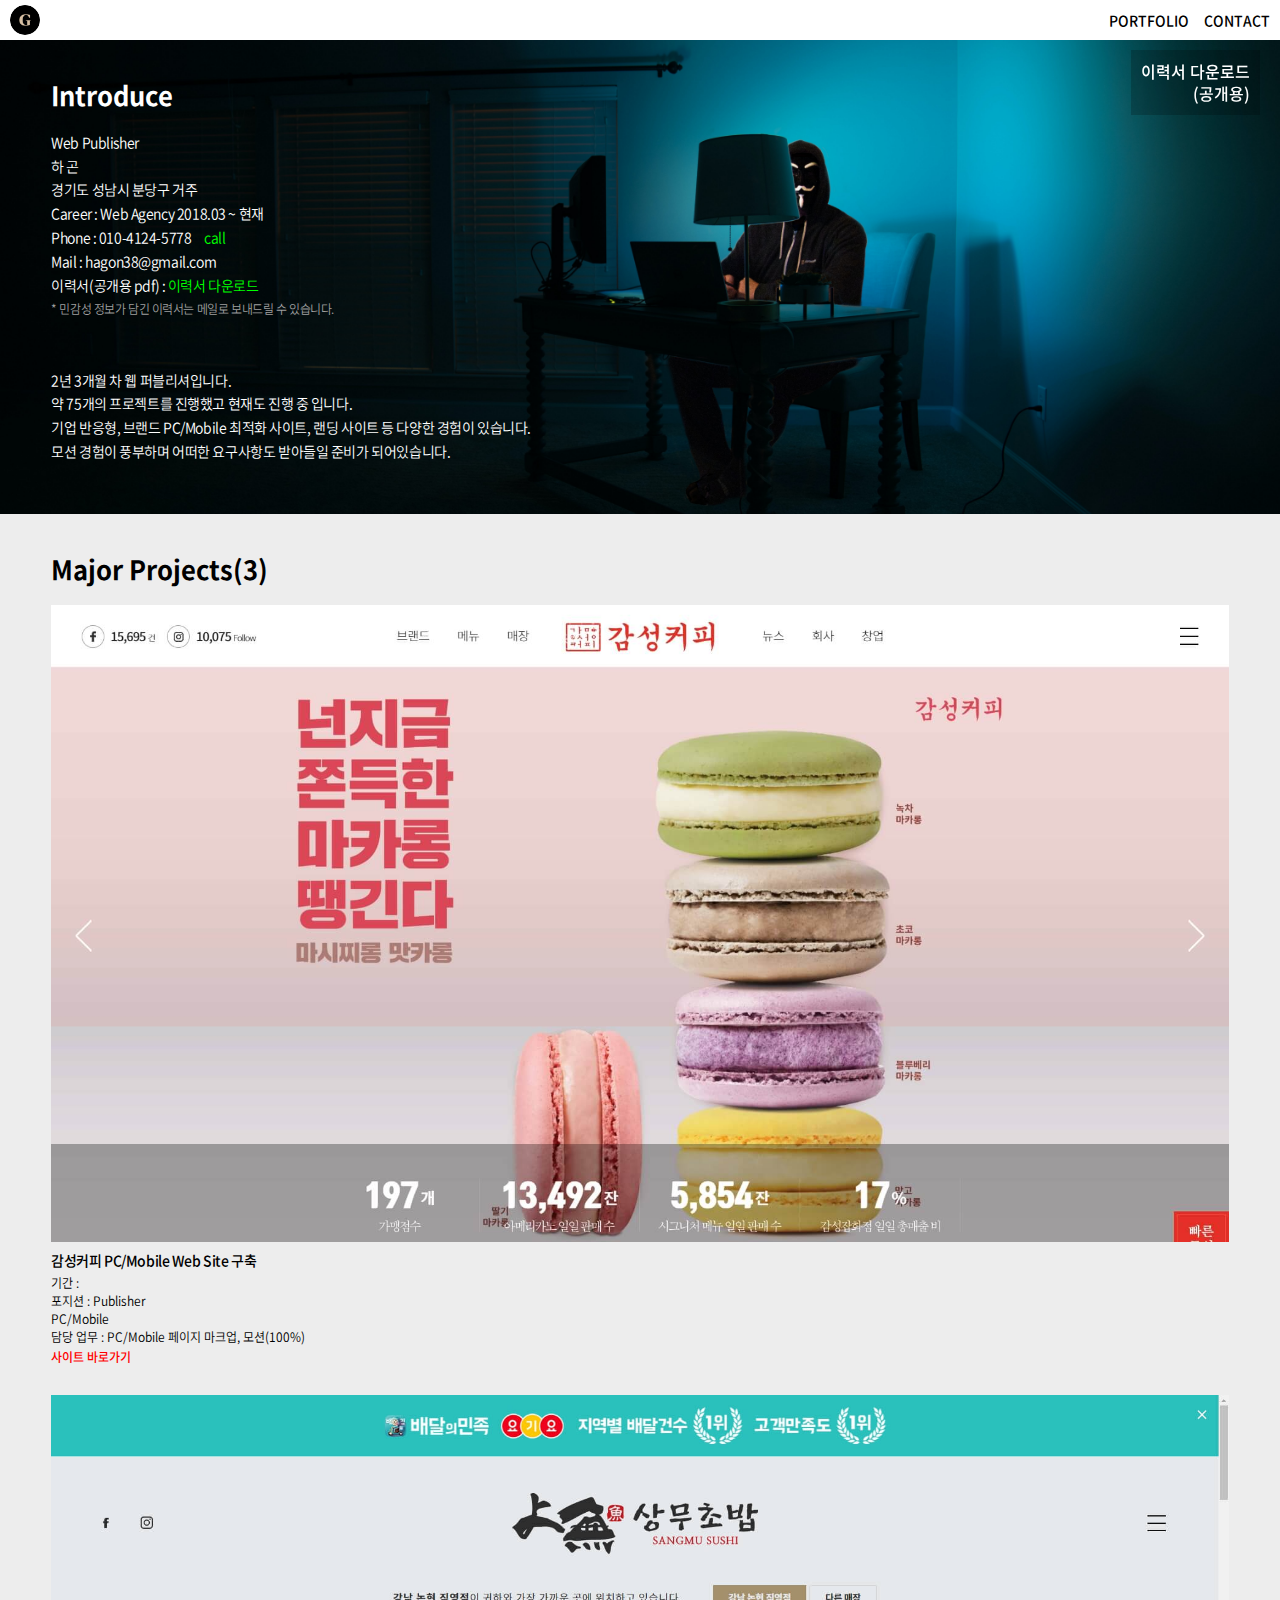
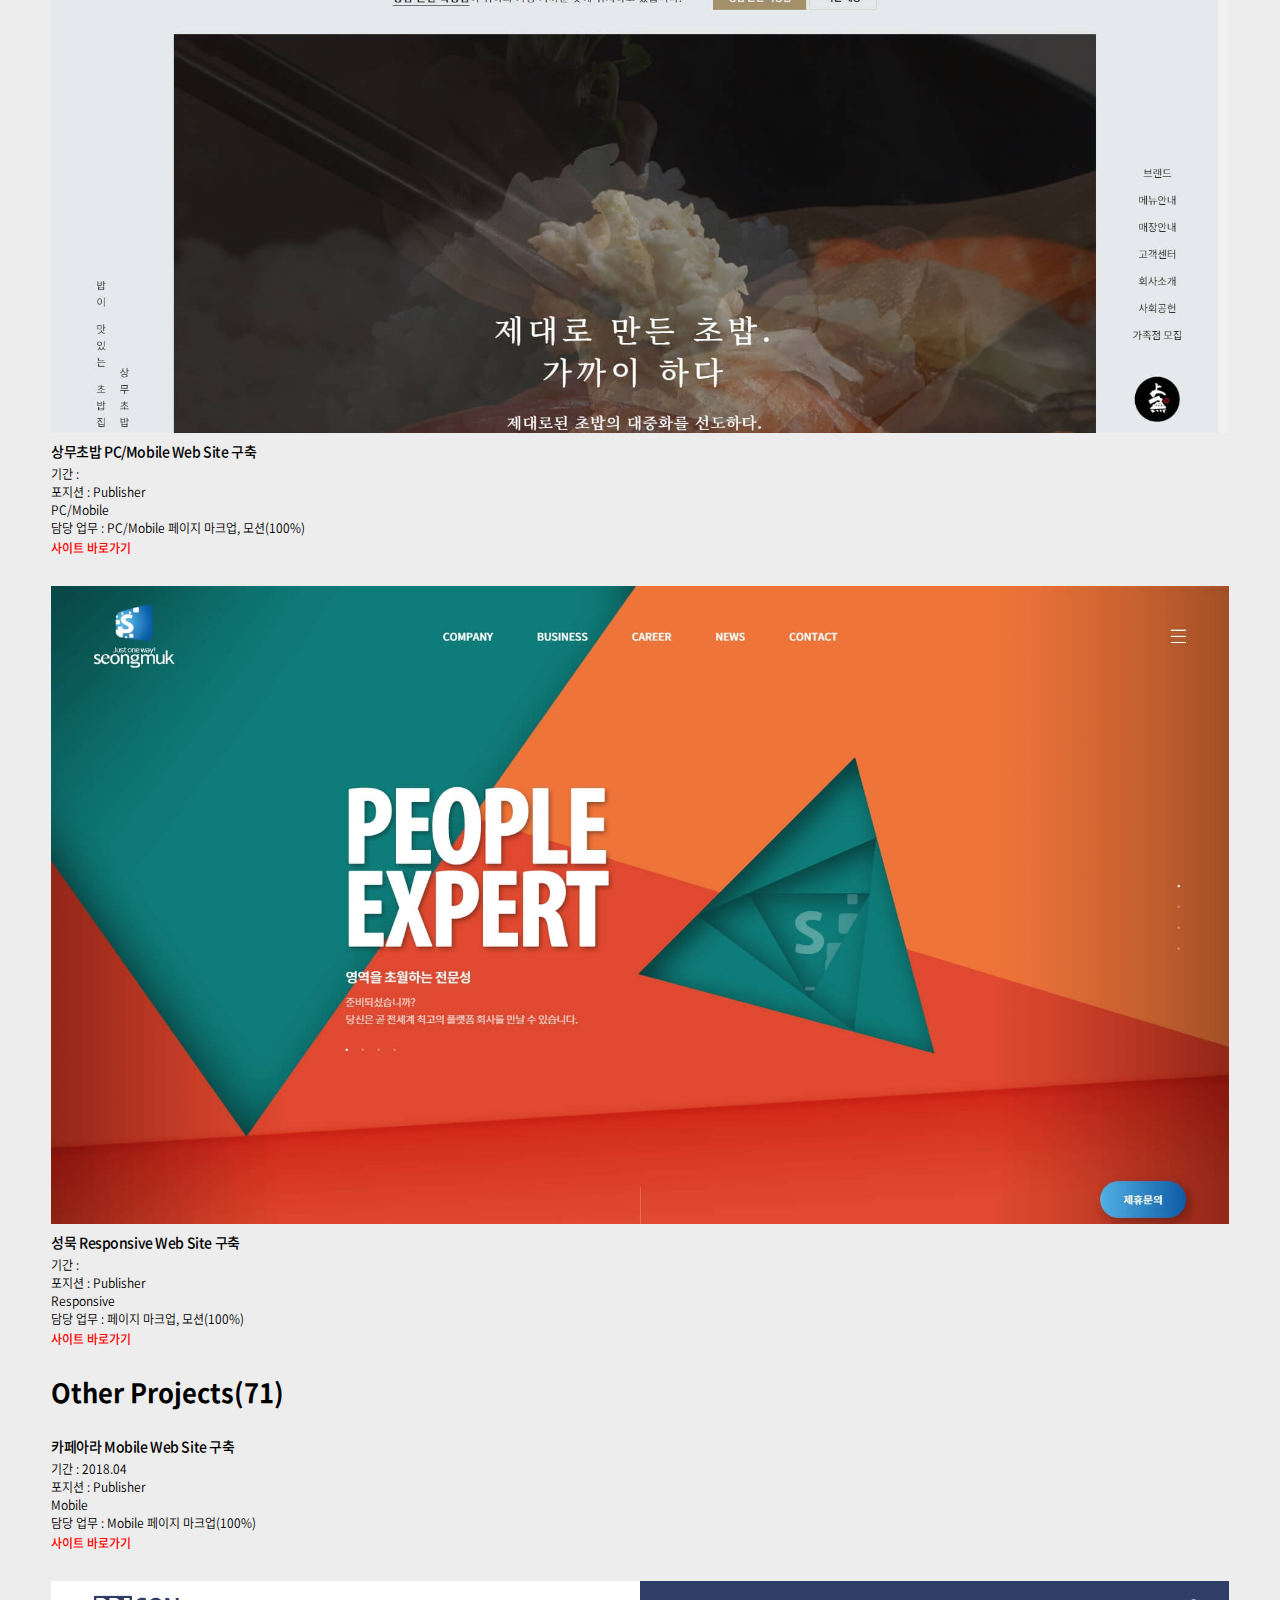
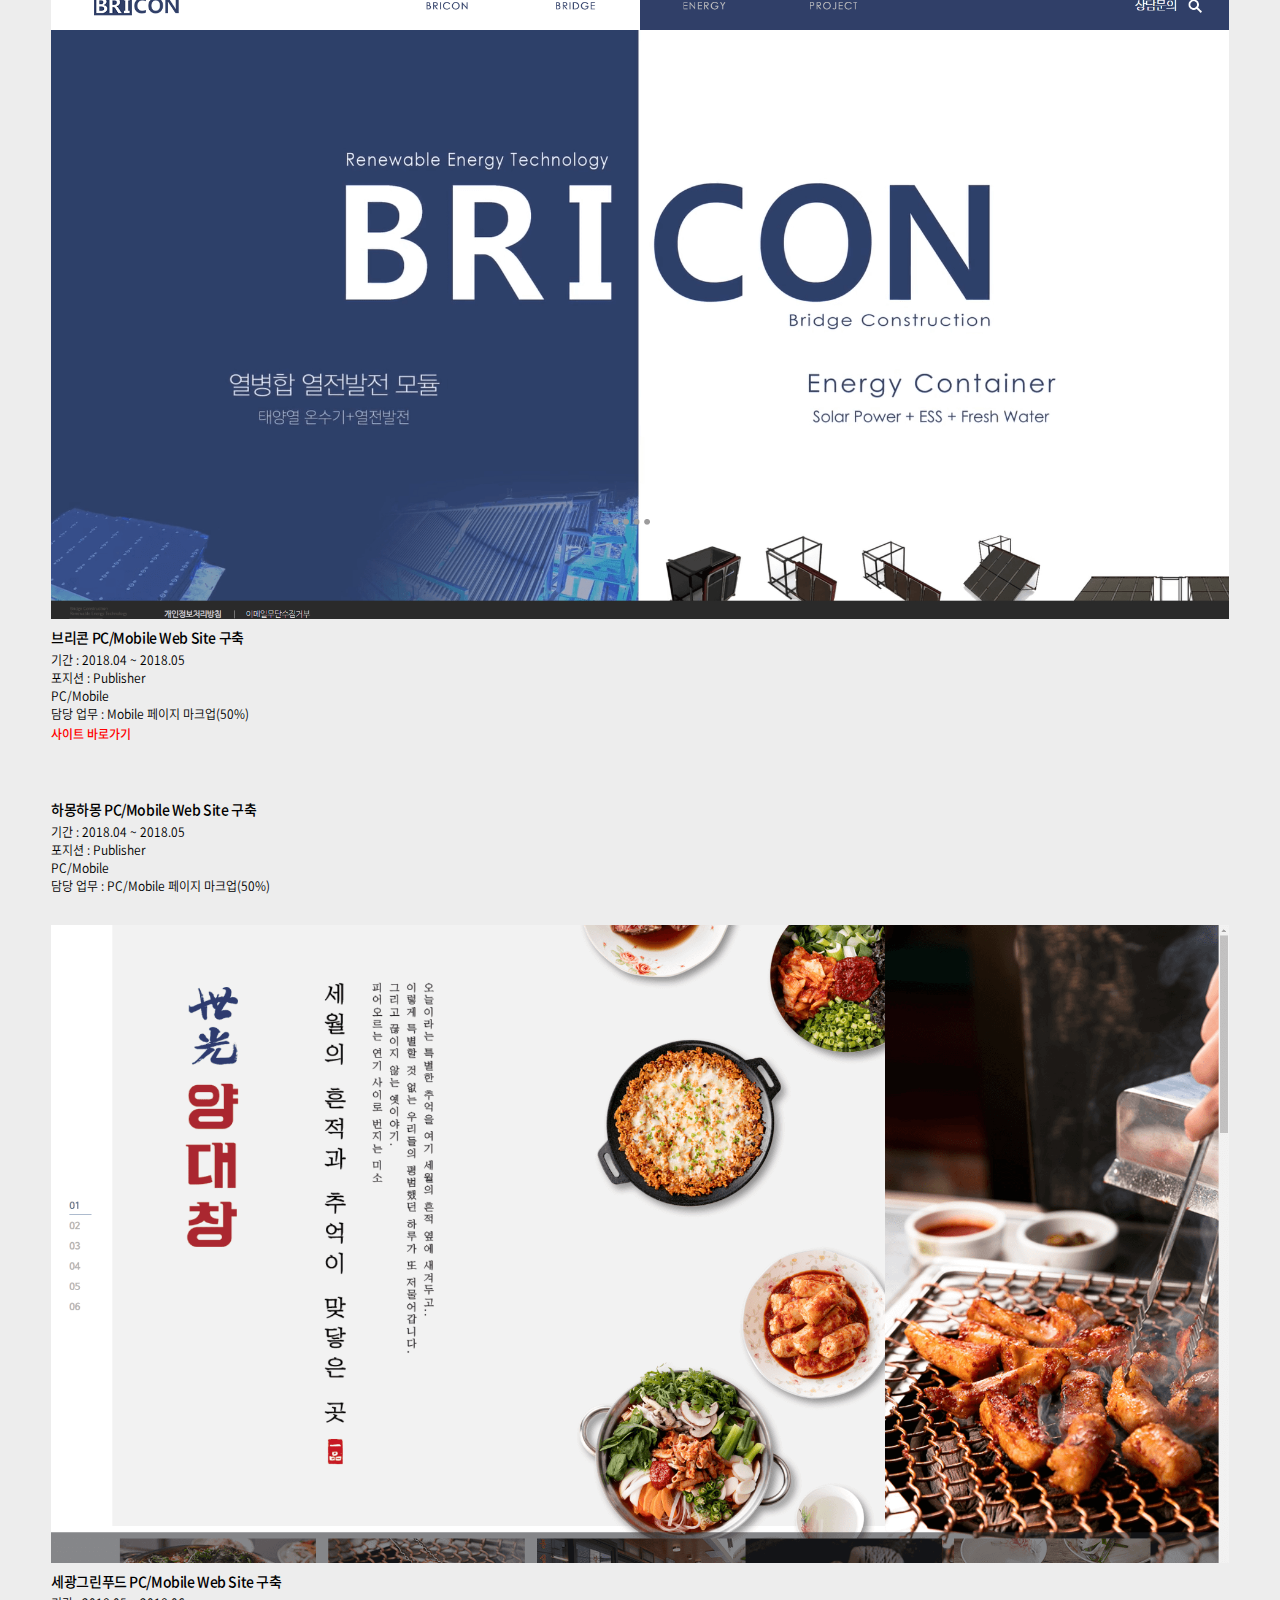
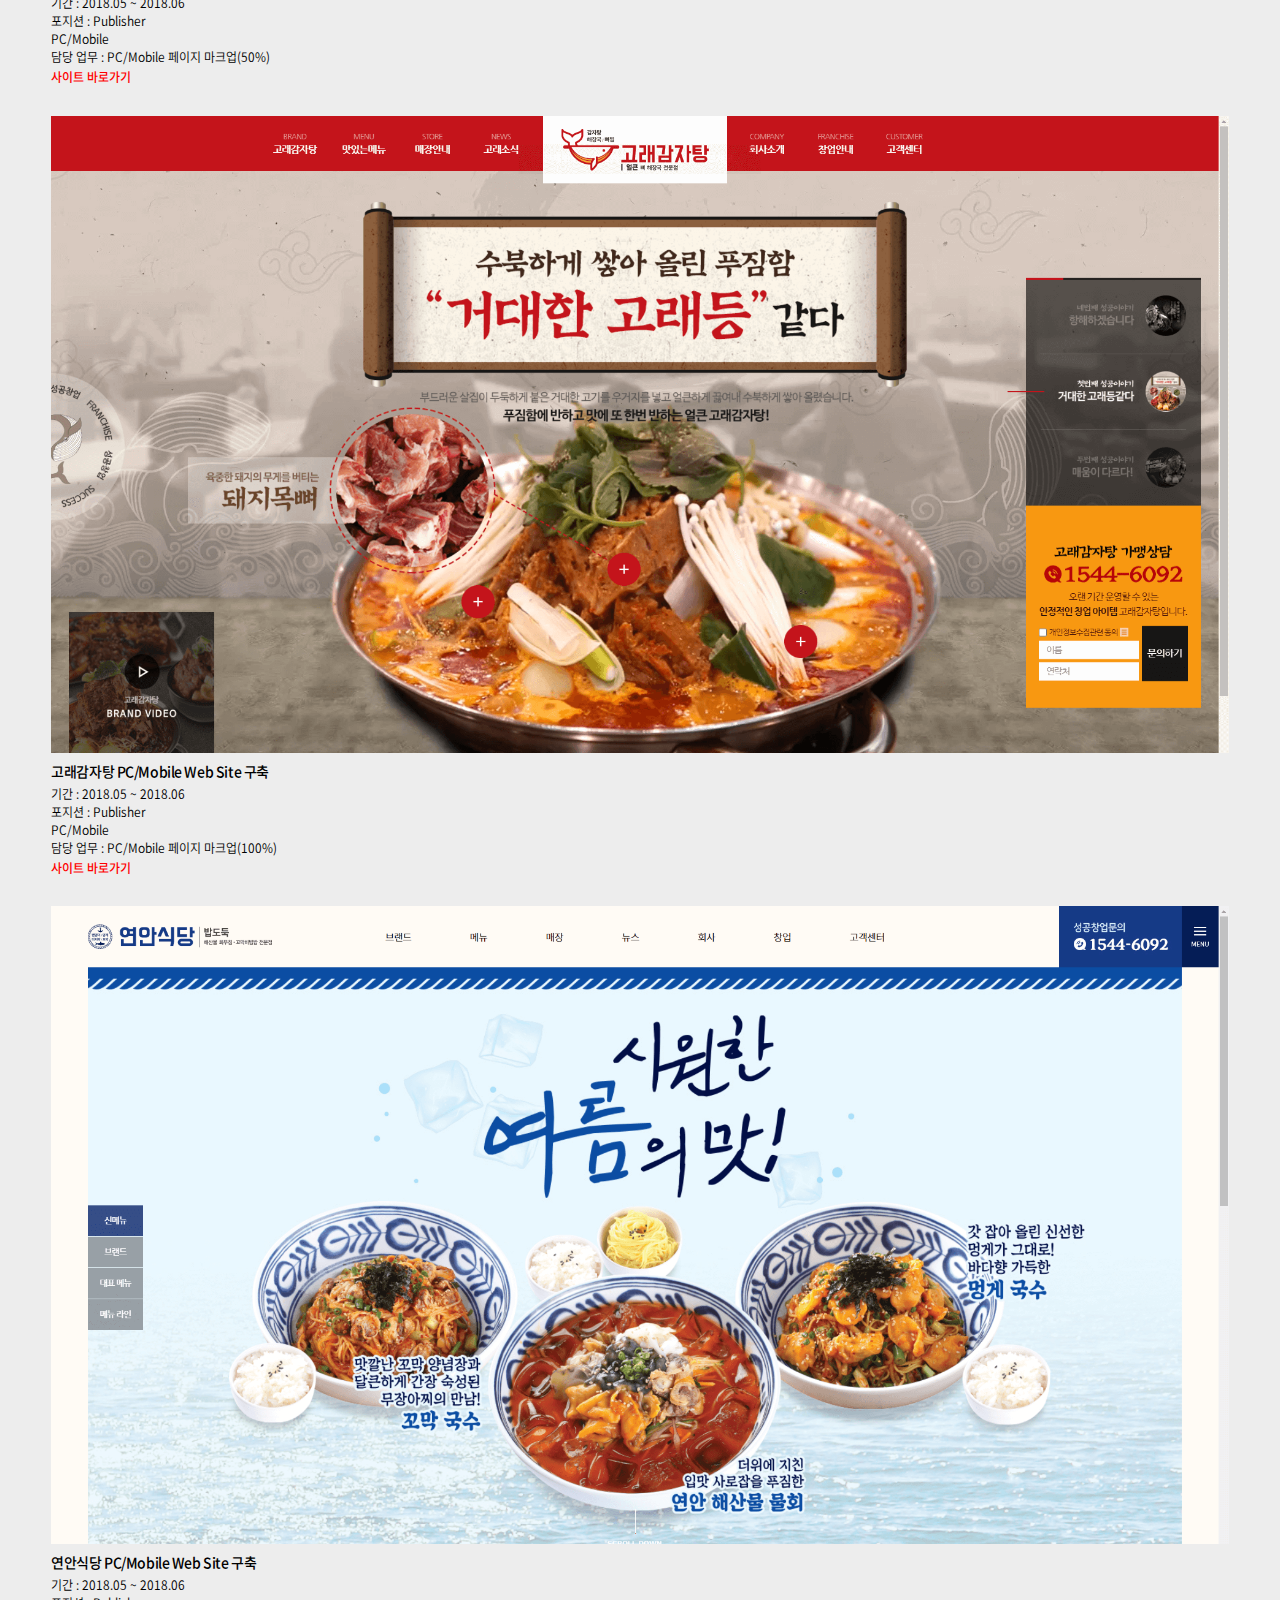
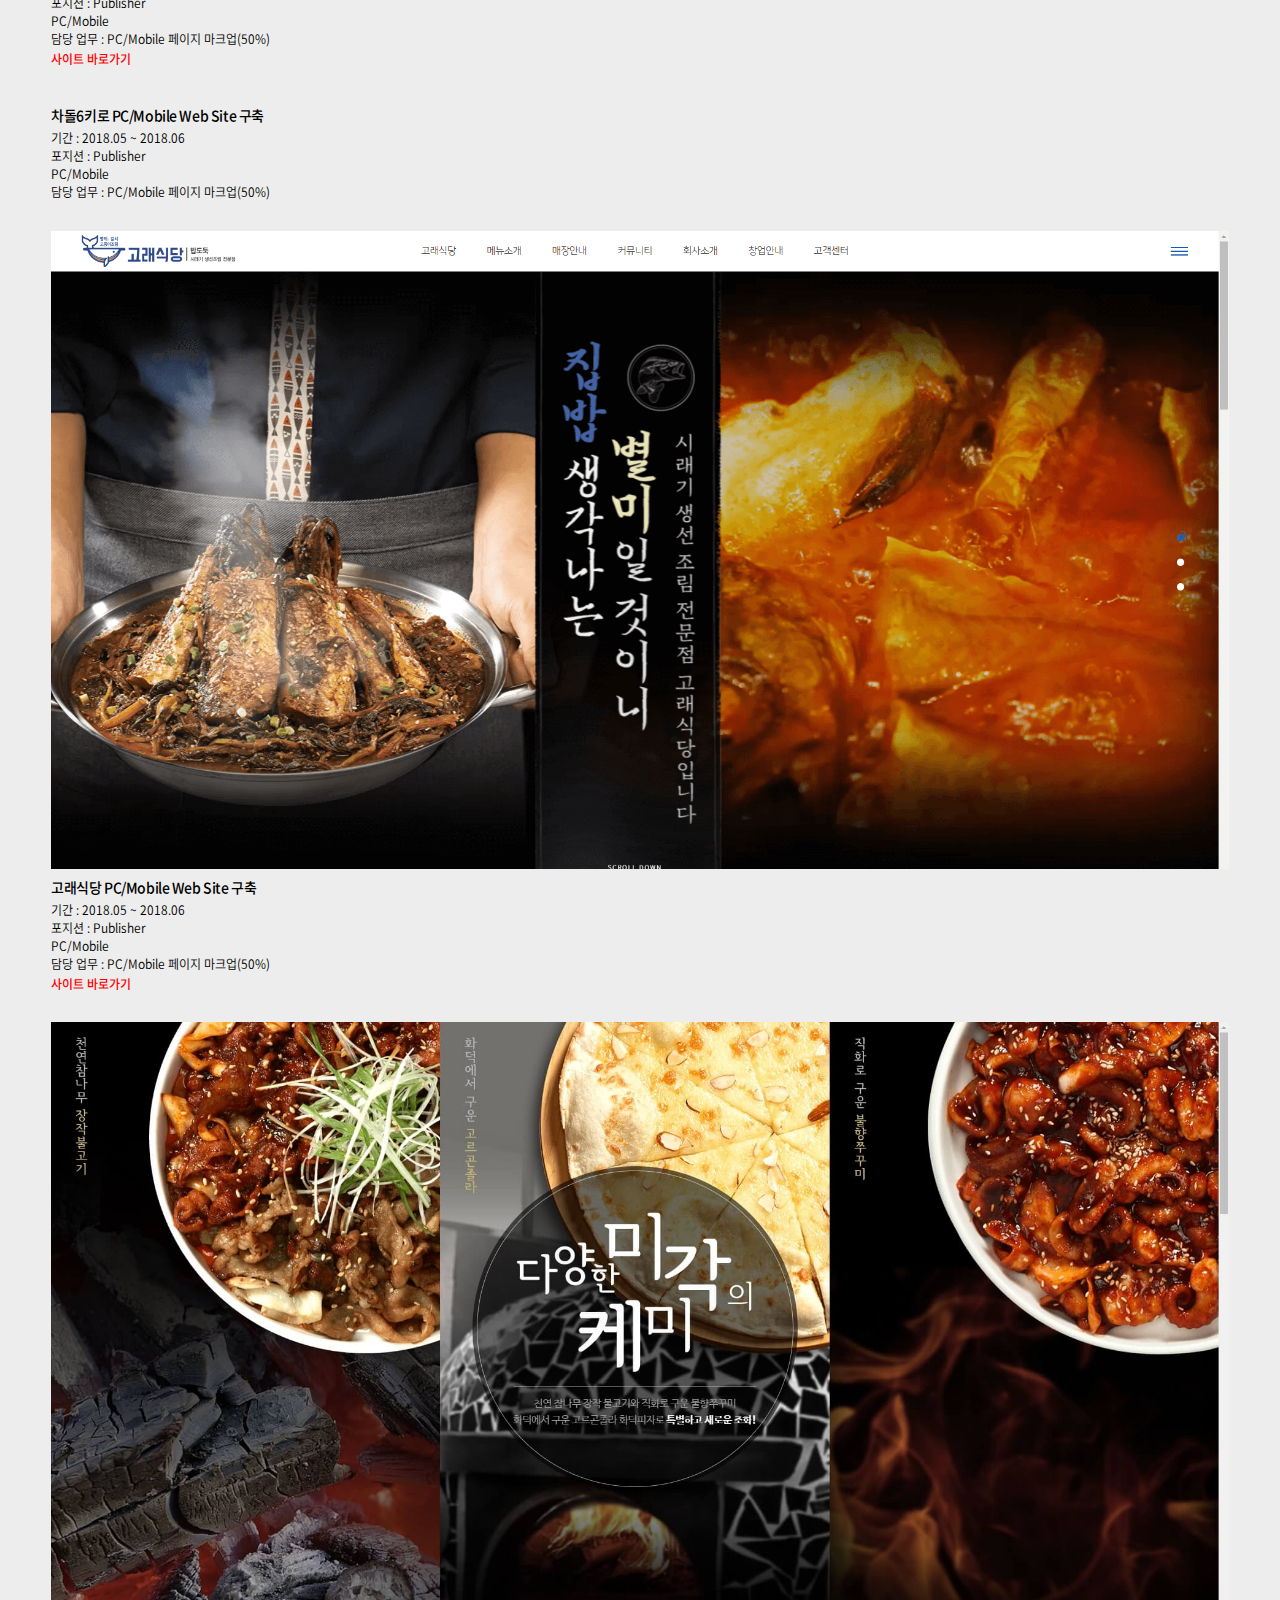
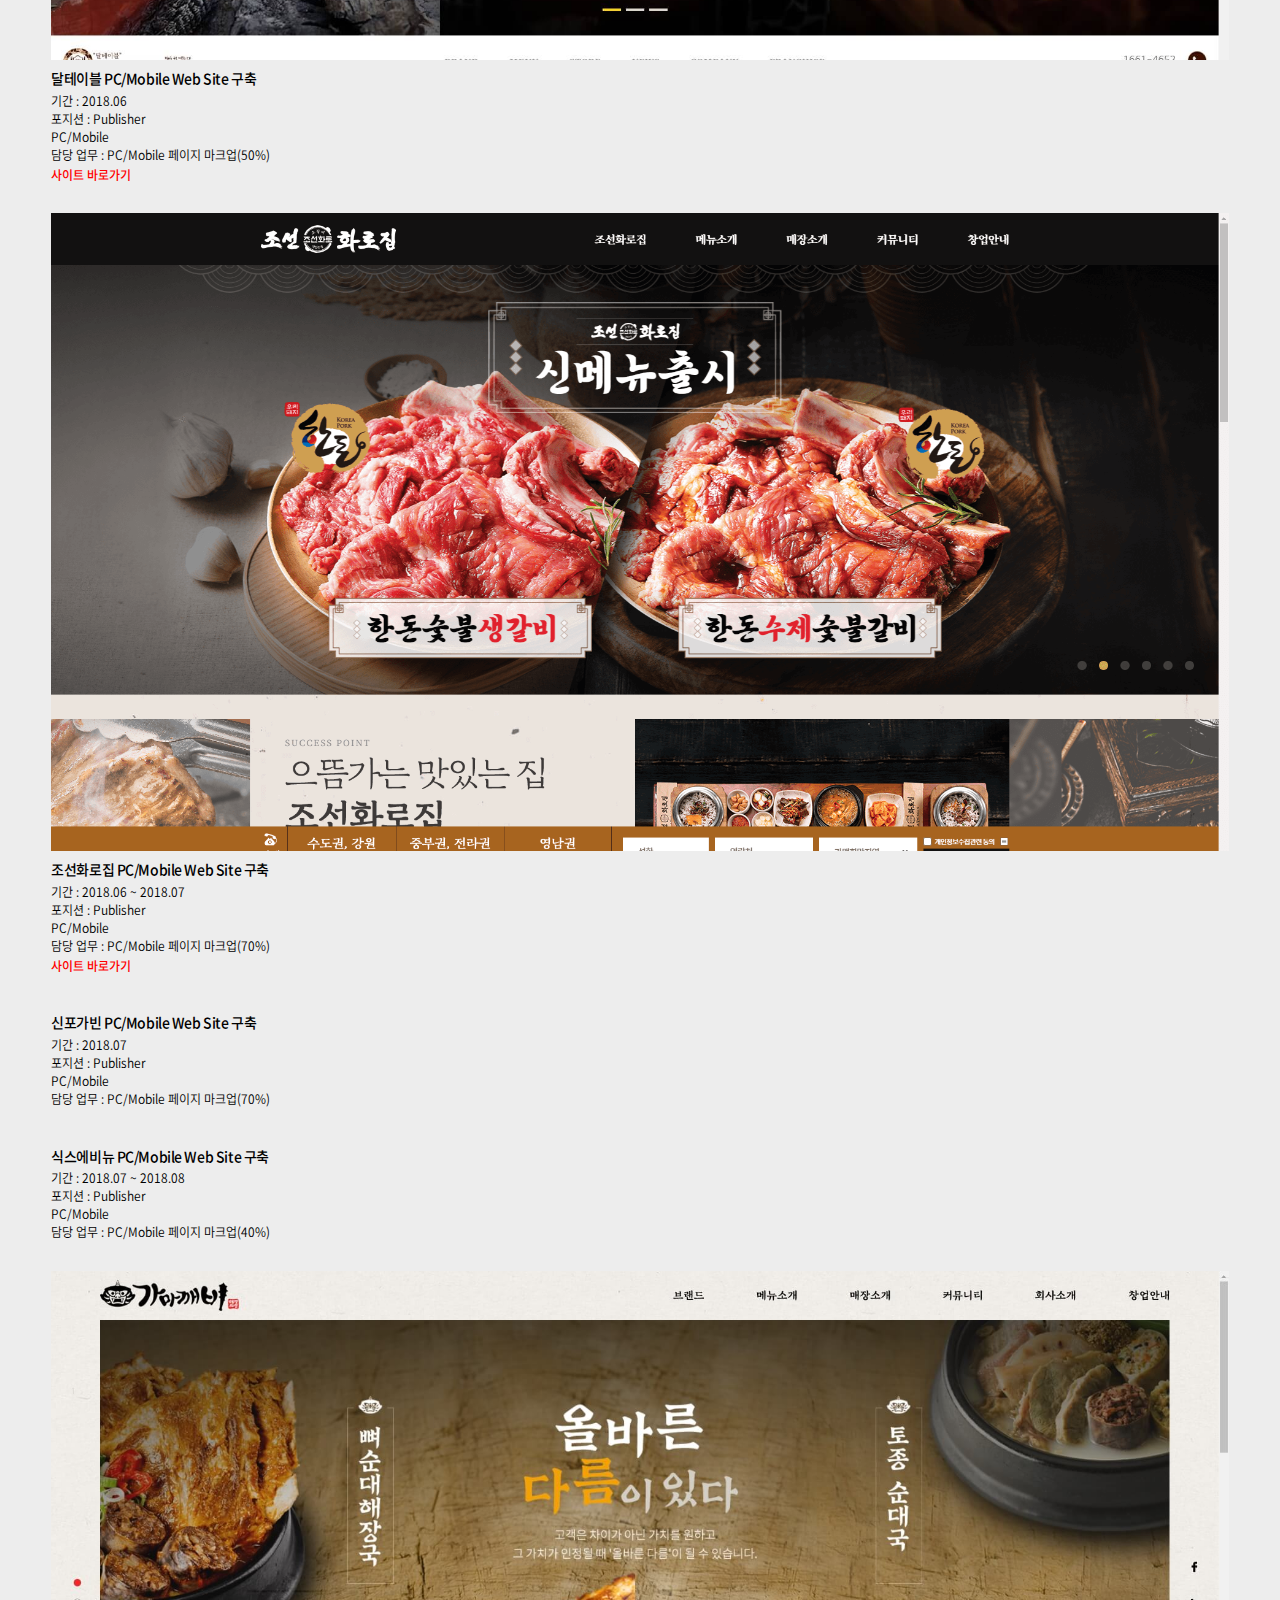
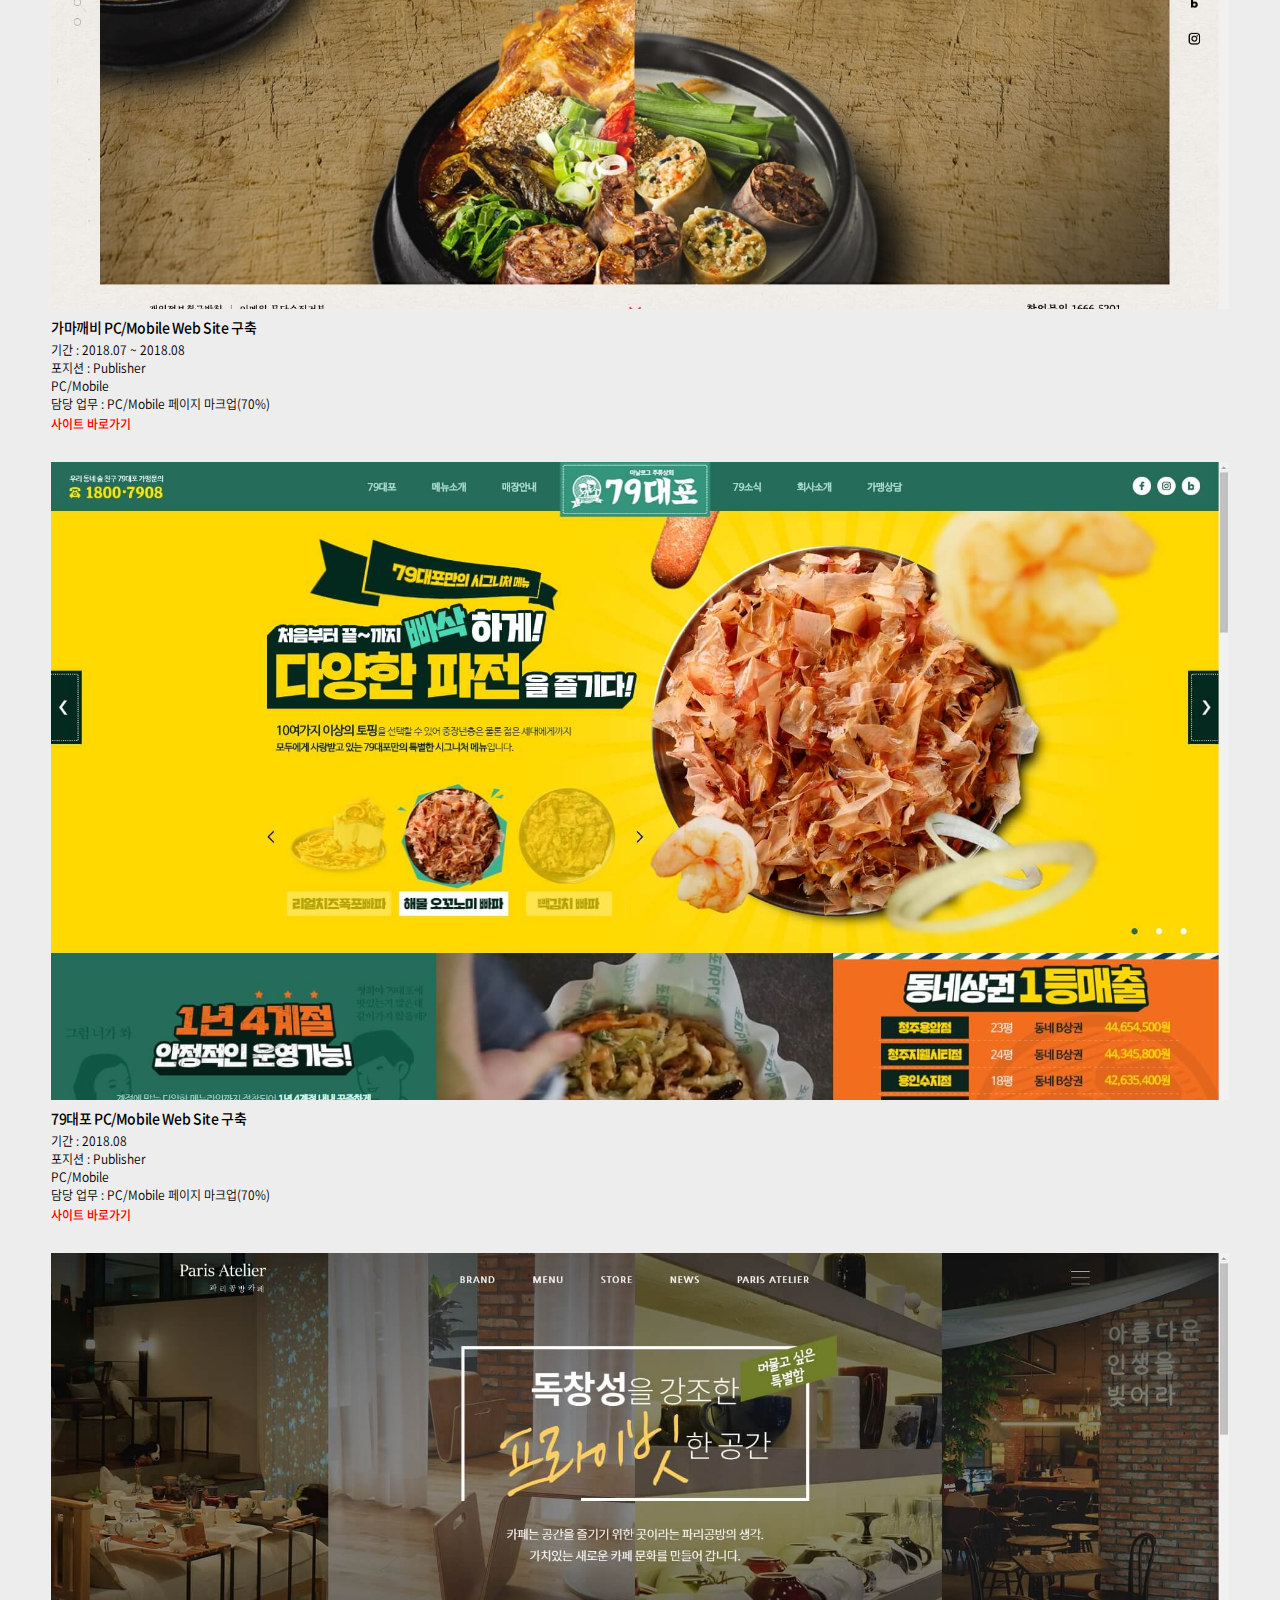
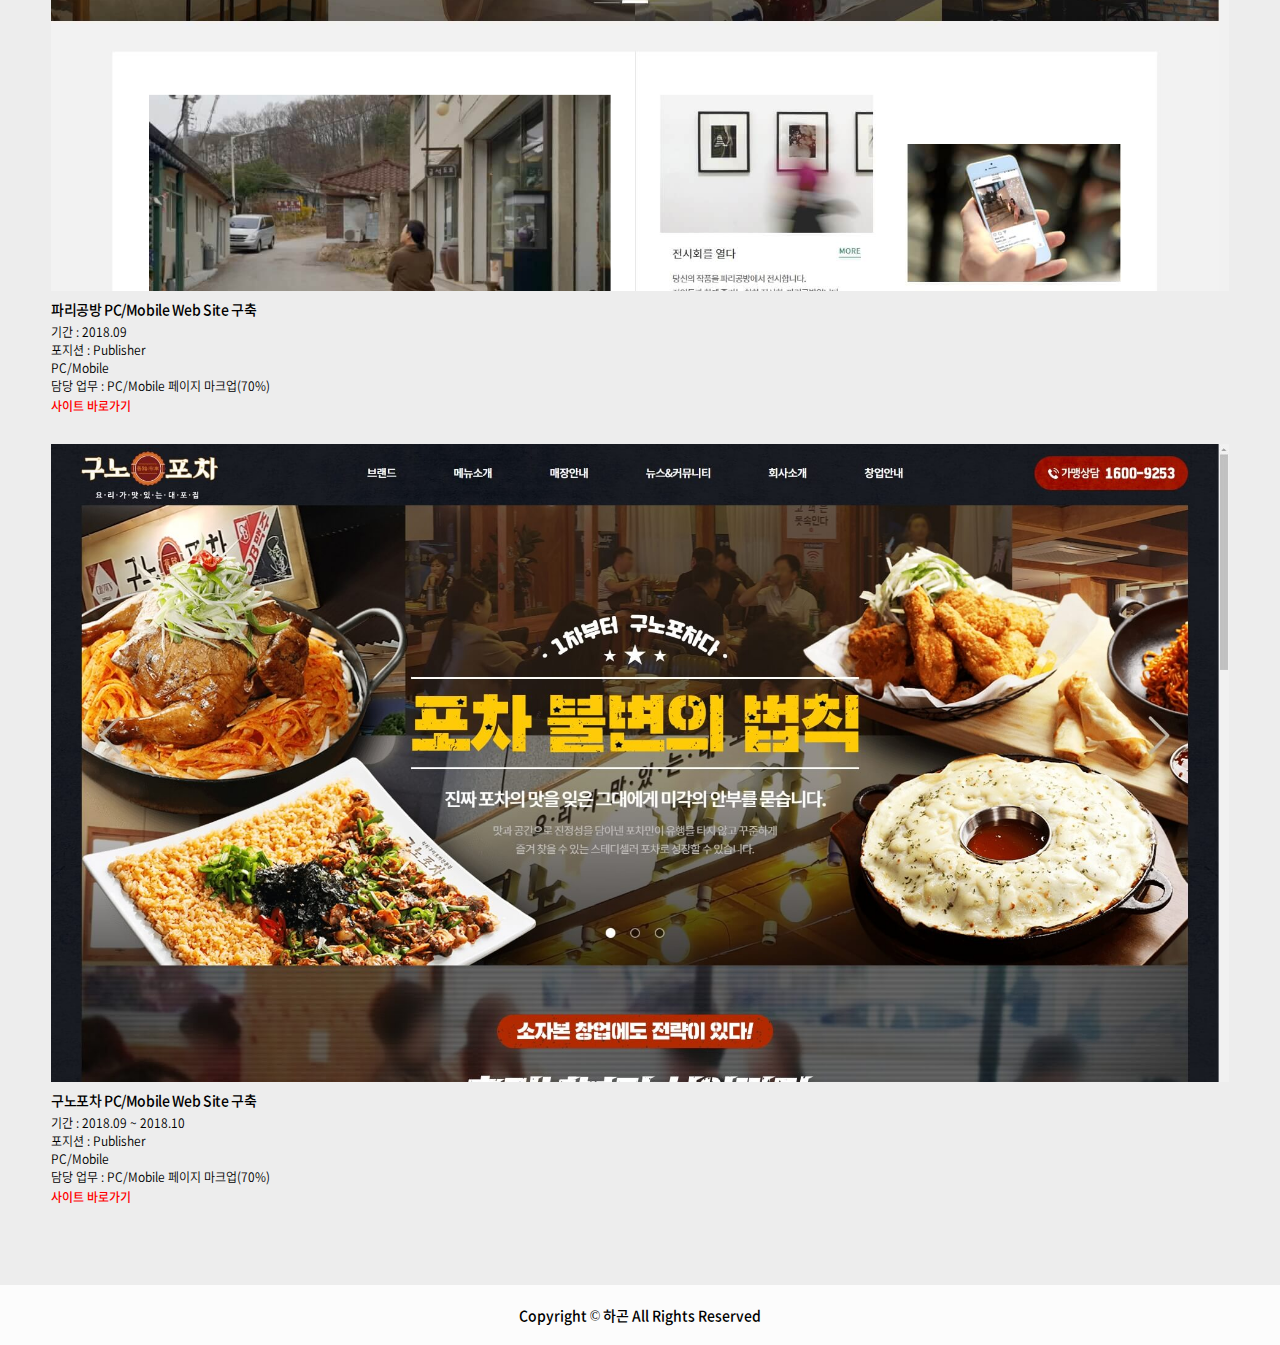
==== index.html @ ebbb43cc "commit_20200527_1" ====
<!DOCTYPE html>
<html lang="ko">
<head>
<meta charset="utf-8">
<meta http-equiv="X-UA-Compatible" content="IE=edge">
<meta name="description" content="">
<meta name="keywords" content="">
<meta name="author" content="">
<meta name="viewport" content="width=device-width, initial-scale=1.0, minimum-scale=1.0, maximum-scale=1.0, user-scalable=yes">
<title></title>
<link rel="shortcut icon" href="img/favicon.ico">
<link rel="stylesheet" href="css/reset.css">
<link rel="stylesheet" href="css/style.css">
</head>
<body>

<!-- 건너뛰기 링크 시작 -->
<dl id="skiptoContent">
	<dt>바로가기 메뉴</dt>
	<dd><a href="#navigation" class="skip">네비게이션 바로가기</a></dd>
	<dd><a href="#content" class="skip">본문 바로가기</a></dd>
</dl>
<!-- //건너뛰기 링크 끝 -->

<div id="wrap">
    <!-- header start -->
    <header class="header">
        <a href="/main.html" class="btn_home">메인으로</a>
        <ul class="nav fs_def t_right" id="navigation">
            <li><a href="#none">PORTFOLIO</a></li>
            <li><a href="#none">CONTACT</a></li>
        </ul>
    </header>
    <!-- //header end -->
    <!-- content start -->
    <div class="content" id="content">
        <!-- introduce start -->
        <div class="int layer bg chapters">
            <div class="inner">
                <p class="title">Introduce</p>
                <p class="text">
                    Web Publisher<br>
                    하 곤<br>
                    경기도 성남시 분당구 거주<br>
                    Career : Web Agency 2018.03 ~ 현재<br>
                    Phone : 010-4124-5778 <a href="tel:01041245778" class="btn_tel">call</a><br>
                    Mail : hagon38@gmail.com<br>
                    이력서(공개용 pdf) : <a href="#none" class="btn_resume">이력서 다운로드</a><br>
                    <span>* 민감성 정보가 담긴 이력서는 메일로 보내드릴 수 있습니다.</span><br><br><br>
                    
                    2년 3개월 차 웹 퍼블리셔입니다.<br>
                    약 75개의 프로젝트를 진행했고 현재도 진행 중 입니다.<br>
                    기업 반응형, 브랜드 PC/Mobile 최적화 사이트, 랜딩 사이트 등 다양한 경험이 있습니다.<br>
                    모션 경험이 풍부하며 어떠한 요구사항도 받아들일 준비가 되어있습니다.
                </p>
            </div>
        </div>
        <!-- //introduce end -->
        <!-- projects start -->
        <div class="projects layer chapters">
            <div class="inner">
                <p class="title">Major Projects(3)</p>
                <ul class="pj_list fs_def">
                    <li>
                        <div class="img_area"><img src="img/pj/pj_40.jpg" alt="" class="w100"></div>
                        <div class="text_area">
                            <p class="pj_title">감성커피 PC/Mobile Web Site 구축</p>
                            <ul class="cont_list">
                                <li>기간 : </li>
                                <li>포지션 : Publisher</li>
                                <li>PC/Mobile</li>
                                <li>담당 업무 : PC/Mobile 페이지 마크업, 모션(100%)</li>
                            </ul>
                            <a href="#none" class="btn_site">사이트 바로가기</a>
                        </div>
                    </li>
                    <li>
                        <div class="img_area"><img src="img/pj/pj_49.jpg" alt="" class="w100"></div>
                        <div class="text_area">
                            <p class="pj_title">상무초밥 PC/Mobile Web Site 구축</p>
                            <ul class="cont_list">
                                <li>기간 : </li>
                                <li>포지션 : Publisher</li>
                                <li>PC/Mobile</li>
                                <li>담당 업무 : PC/Mobile 페이지 마크업, 모션(100%)</li>
                            </ul>
                            <a href="#none" class="btn_site">사이트 바로가기</a>
                        </div>
                    </li>
                    <li>
                        <div class="img_area"><img src="img/pj/pj_73.jpg" alt="" class="w100"></div>
                        <div class="text_area">
                            <p class="pj_title">성묵 Responsive Web Site 구축</p>
                            <ul class="cont_list">
                                <li>기간 : </li>
                                <li>포지션 : Publisher</li>
                                <li>Responsive</li>
                                <li>담당 업무 : 페이지 마크업, 모션(100%)</li>
                            </ul>
                            <a href="#none" class="btn_site">사이트 바로가기</a>
                        </div>
                    </li>
                </ul>
                <p class="title">Other Projects(71)</p>
                <ul class="pj_list">
                    <li>
                        <div class="text_area">
                            <p class="pj_title">카페아라
                                Mobile Web Site 구축</p>
                            <ul class="cont_list">
                                <li>기간 : 2018.04</li>
                                <li>포지션 : Publisher</li>
                                <li>Mobile</li>
                                <li>담당 업무 : Mobile 페이지 마크업(100%)</li>
                            </ul>
                            <a href="#none" class="btn_site">사이트 바로가기</a>
                        </div>
                    </li>
                    <li>
                        <div class="img_area"><img src="img/pj/pj_1.jpg" alt="" class="w100"></div>
                        <div class="text_area">
                            <p class="pj_title">브리콘 PC/Mobile Web Site 구축</p>
                            <ul class="cont_list">
                                <li>기간 : 2018.04 ~ 2018.05</li>
                                <li>포지션 : Publisher</li>
                                <li>PC/Mobile</li>
                                <li>담당 업무 : Mobile 페이지 마크업(50%)</li>
                            </ul>
                            <a href="#none" class="btn_site">사이트 바로가기</a>
                        </div>
                    </li>
                    <li>
                        <div class="img_area"><img src="img/pj/pj_3.jpg" alt="" class="w100"></div>
                        <div class="text_area">
                            <p class="pj_title">하몽하몽 PC/Mobile Web Site 구축</p>
                            <ul class="cont_list">
                                <li>기간 : 2018.04 ~ 2018.05</li>
                                <li>포지션 : Publisher</li>
                                <li>PC/Mobile</li>
                                <li>담당 업무 : PC/Mobile 페이지 마크업(50%)</li>
                            </ul>
                        </div>
                    </li>
                    <li>
                        <div class="img_area"><img src="img/pj/pj_4.jpg" alt="" class="w100"></div>
                        <div class="text_area">
                            <p class="pj_title">세광그린푸드 PC/Mobile Web Site 구축</p>
                            <ul class="cont_list">
                                <li>기간 : 2018.05 ~ 2018.06</li>
                                <li>포지션 : Publisher</li>
                                <li>PC/Mobile</li>
                                <li>담당 업무 : PC/Mobile 페이지 마크업(50%)</li>
                            </ul>
                            <a href="#none" class="btn_site">사이트 바로가기</a>
                        </div>
                    </li>
                    <li>
                        <div class="img_area"><img src="img/pj/pj_5.jpg" alt="" class="w100"></div>
                        <div class="text_area">
                            <p class="pj_title">고래감자탕 PC/Mobile Web Site 구축</p>
                            <ul class="cont_list">
                                <li>기간 : 2018.05 ~ 2018.06</li>
                                <li>포지션 : Publisher</li>
                                <li>PC/Mobile</li>
                                <li>담당 업무 : PC/Mobile 페이지 마크업(100%)</li>
                            </ul>
                            <a href="#none" class="btn_site">사이트 바로가기</a>
                        </div>
                    </li>
                    <li>
                        <div class="img_area"><img src="img/pj/pj_6.jpg" alt="" class="w100"></div>
                        <div class="text_area">
                            <p class="pj_title">연안식당 PC/Mobile Web Site 구축</p>
                            <ul class="cont_list">
                                <li>기간 : 2018.05 ~ 2018.06</li>
                                <li>포지션 : Publisher</li>
                                <li>PC/Mobile</li>
                                <li>담당 업무 : PC/Mobile 페이지 마크업(50%)</li>
                            </ul>
                            <a href="#none" class="btn_site">사이트 바로가기</a>
                        </div>
                    </li>
                    <li>
                        <div class="text_area">
                            <p class="pj_title">차돌6키로 PC/Mobile Web Site 구축</p>
                            <ul class="cont_list">
                                <li>기간 : 2018.05 ~ 2018.06</li>
                                <li>포지션 : Publisher</li>
                                <li>PC/Mobile</li>
                                <li>담당 업무 : PC/Mobile 페이지 마크업(50%)</li>
                            </ul>
                        </div>
                    </li>
                    <li>
                        <div class="img_area"><img src="img/pj/pj_8.jpg" alt="" class="w100"></div>
                        <div class="text_area">
                            <p class="pj_title">고래식당 PC/Mobile Web Site 구축</p>
                            <ul class="cont_list">
                                <li>기간 : 2018.05 ~ 2018.06</li>
                                <li>포지션 : Publisher</li>
                                <li>PC/Mobile</li>
                                <li>담당 업무 : PC/Mobile 페이지 마크업(50%)</li>
                            </ul>
                            <a href="#none" class="btn_site">사이트 바로가기</a>
                        </div>
                    </li>
                    <li>
                        <div class="img_area"><img src="img/pj/pj_9.jpg" alt="" class="w100"></div>
                        <div class="text_area">
                            <p class="pj_title">달테이블 PC/Mobile Web Site 구축</p>
                            <ul class="cont_list">
                                <li>기간 : 2018.06</li>
                                <li>포지션 : Publisher</li>
                                <li>PC/Mobile</li>
                                <li>담당 업무 : PC/Mobile 페이지 마크업(50%)</li>
                            </ul>
                            <a href="#none" class="btn_site">사이트 바로가기</a>
                        </div>
                    </li>
                    <li>
                        <div class="img_area"><img src="img/pj/pj_10.jpg" alt="" class="w100"></div>
                        <div class="text_area">
                            <p class="pj_title">조선화로집 PC/Mobile Web Site 구축</p>
                            <ul class="cont_list">
                                <li>기간 : 2018.06 ~ 2018.07</li>
                                <li>포지션 : Publisher</li>
                                <li>PC/Mobile</li>
                                <li>담당 업무 : PC/Mobile 페이지 마크업(70%)</li>
                            </ul>
                            <a href="#none" class="btn_site">사이트 바로가기</a>
                        </div>
                    </li>
                    <li>
                        <div class="text_area">
                            <p class="pj_title">신포가빈 PC/Mobile Web Site 구축</p>
                            <ul class="cont_list">
                                <li>기간 : 2018.07</li>
                                <li>포지션 : Publisher</li>
                                <li>PC/Mobile</li>
                                <li>담당 업무 : PC/Mobile 페이지 마크업(70%)</li>
                            </ul>
                        </div>
                    </li>
                    <li>
                        <div class="text_area">
                            <p class="pj_title">식스에비뉴 PC/Mobile Web Site 구축</p>
                            <ul class="cont_list">
                                <li>기간 : 2018.07 ~ 2018.08</li>
                                <li>포지션 : Publisher</li>
                                <li>PC/Mobile</li>
                                <li>담당 업무 : PC/Mobile 페이지 마크업(40%)</li>
                            </ul>
                        </div>
                    </li>
                    <li>
                        <div class="img_area"><img src="img/pj/pj_13.jpg" alt="" class="w100"></div>
                        <div class="text_area">
                            <p class="pj_title">가마깨비 PC/Mobile Web Site 구축</p>
                            <ul class="cont_list">
                                <li>기간 : 2018.07 ~ 2018.08</li>
                                <li>포지션 : Publisher</li>
                                <li>PC/Mobile</li>
                                <li>담당 업무 : PC/Mobile 페이지 마크업(70%)</li>
                            </ul>
                            <a href="#none" class="btn_site">사이트 바로가기</a>
                        </div>
                    </li>
                    <li>
                        <div class="img_area"><img src="img/pj/pj_14.jpg" alt="" class="w100"></div>
                        <div class="text_area">
                            <p class="pj_title">79대포 PC/Mobile Web Site 구축</p>
                            <ul class="cont_list">
                                <li>기간 : 2018.08</li>
                                <li>포지션 : Publisher</li>
                                <li>PC/Mobile</li>
                                <li>담당 업무 : PC/Mobile 페이지 마크업(70%)</li>
                            </ul>
                            <a href="#none" class="btn_site">사이트 바로가기</a>
                        </div>
                    </li>
                    <li>
                        <div class="img_area"><img src="img/pj/pj_15.jpg" alt="" class="w100"></div>
                        <div class="text_area">
                            <p class="pj_title">파리공방 PC/Mobile Web Site 구축</p>
                            <ul class="cont_list">
                                <li>기간 : 2018.09</li>
                                <li>포지션 : Publisher</li>
                                <li>PC/Mobile</li>
                                <li>담당 업무 : PC/Mobile 페이지 마크업(70%)</li>
                            </ul>
                            <a href="#none" class="btn_site">사이트 바로가기</a>
                        </div>
                    </li>
                    <li>
                        <div class="img_area"><img src="img/pj/pj_16.jpg" alt="" class="w100"></div>
                        <div class="text_area">
                            <p class="pj_title">구노포차 PC/Mobile Web Site 구축</p>
                            <ul class="cont_list">
                                <li>기간 : 2018.09 ~ 2018.10</li>
                                <li>포지션 : Publisher</li>
                                <li>PC/Mobile</li>
                                <li>담당 업무 : PC/Mobile 페이지 마크업(70%)</li>
                            </ul>
                            <a href="#none" class="btn_site">사이트 바로가기</a>
                        </div>
                    </li>
                </ul>
            </div>
        </div>
        <!-- //projects end -->
    </div>
    <!-- //content end -->
    <!-- footer start -->
    <footer class="footer rel">
        <p class="copy t_center">Copyright © 하곤 All Rights Reserved</p>
    </footer>
    <!-- //footer end -->
    <div class="resume t_right">
        <a href="#none">이력서 다운로드<br>(공개용)</a>
    </div>
</div>

<!-- script start -->
<script src="js/jquery-1.12.0.min.js"></script>
<script src="js/common.js"></script>
<!-- //script end -->

</body>
</html>
---- css/style.css ----
﻿@charset "UTF-8";

/* Noto Sans KR */
@font-face {
	font-family:'NotoSansKR-Thin';
	font-style:normal;
	font-weight:100;
	src:url('../font/NotoSansKR-Thin.eot');
	src:local('Noto Sans KR Thin'),
		url('../font/NotoSansKR-Thin.eot?#iefix') format('embedded-opentype'),
		url('../font/NotoSansKR-Thin.woff2') format('woff2'),
		url('../font/NotoSansKR-Thin.woff') format('woff');
}
@font-face {
	font-family:'NotoSansKR-Light';
	font-style:normal;
	font-weight:300;
	src:url('../font/NotoSansKR-Light.eot');
	src:local('Noto Sans KR Light'),
		url('../font/NotoSansKR-Light.eot?#iefix') format('embedded-opentype'),
		url('../font/NotoSansKR-Light.woff2') format('woff2'),
		url('../font/NotoSansKR-Light.woff') format('woff');
}
@font-face {
	font-family:'NotoSansKR-DemiLight';
	font-style:normal;
	font-weight:350;
	src:url('../font/NotoSansKR-DemiLight.eot');
	src:local('Noto Sans KR DemiLight'),
		url('../font/NotoSansKR-DemiLight.eot?#iefix') format('embedded-opentype'),
		url('../font/NotoSansKR-DemiLight.woff2') format('woff2'),
		url('../font/NotoSansKR-DemiLight.woff') format('woff');
}
@font-face {
	font-family:'NotoSansKR-Regular';
	font-style:normal;
	font-weight:400;
	src:url('../font/NotoSansKR-Regular.eot');
	src:local('Noto Sans KR'),
		url('../font/NotoSansKR-Regular.eot?#iefix') format('embedded-opentype'),
		url('../font/NotoSansKR-Regular.woff2') format('woff2'),
		url('../font/NotoSansKR-Regular.woff') format('woff');
}
@font-face {
	font-family:'NotoSansKR-Medium';
	font-style:normal;
	font-weight:500;
	src:url('../font/NotoSansKR-Medium.eot');
	src:local('Noto Sans KR Medium'),
		url('../font/NotoSansKR-Medium.eot?#iefix') format('embedded-opentype'),
		url('../font/NotoSansKR-Medium.woff2') format('woff2'),
		url('../font/NotoSansKR-Medium.woff') format('woff');
}
@font-face {
	font-family:'NotoSansKR-Bold';
	font-style:normal;
	font-weight:700;
	src:url('../font/NotoSansKR-Bold.eot');
	src:local('Noto Sans KR Bold'),
		url('../font/NotoSansKR-Bold.eot?#iefix') format('embedded-opentype'),
		url('../font/NotoSansKR-Bold.woff2') format('woff2'),
		url('../font/NotoSansKR-Bold.woff') format('woff');
}
@font-face {
	font-family:'NotoSansKR-Black';
	font-style:normal;
	font-weight:900;
	src:url('../font/NotoSansKR-Black.eot');
	src:local('Noto Sans KR Black'),
		url('../font/NotoSansKR-Black.eot?#iefix') format('embedded-opentype'),
		url('../font/NotoSansKR-Black.woff2') format('woff2'),
		url('../font/NotoSansKR-Black.woff') format('woff');
}

/**************************************************************************************************
 * THIRD PARTY LIBRARIES
 **************************************************************************************************/
/**
 * Swiper 4.2.0
 * Most modern mobile touch slider and framework with hardware accelerated transitions
 * http://www.idangero.us/swiper/
 *
 * Copyright 2014-2018 Vladimir Kharlampidi
 *
 * Released under the MIT License
 *
 * Released on: March 16, 2018
 */
.swiper-container{margin:0 auto;position:relative;overflow:hidden;list-style:none;padding:0}.swiper-container-no-flexbox .swiper-slide{float:left}.swiper-container-vertical>.swiper-wrapper{-webkit-box-orient:vertical;-webkit-box-direction:normal;-webkit-flex-direction:column;-ms-flex-direction:column;flex-direction:column}.swiper-wrapper{position:relative;width:100%;height:100%;display:-webkit-box;display:-webkit-flex;display:-ms-flexbox;display:flex;-webkit-transition-property:-webkit-transform;transition-property:-webkit-transform;-o-transition-property:transform;transition-property:transform;transition-property:transform,-webkit-transform;-webkit-box-sizing:content-box;box-sizing:content-box}.swiper-container-android .swiper-slide,.swiper-wrapper{-webkit-transform:translate3d(0,0,0);transform:translate3d(0,0,0)}.swiper-container-multirow>.swiper-wrapper{-webkit-flex-wrap:wrap;-ms-flex-wrap:wrap;flex-wrap:wrap}.swiper-container-free-mode>.swiper-wrapper{-webkit-transition-timing-function:ease-out;-o-transition-timing-function:ease-out;transition-timing-function:ease-out;margin:0 auto}.swiper-slide{-webkit-flex-shrink:0;-ms-flex-negative:0;flex-shrink:0;width:100%;height:100%;position:relative;-webkit-transition-property:-webkit-transform;transition-property:-webkit-transform;-o-transition-property:transform;transition-property:transform;transition-property:transform,-webkit-transform}.swiper-invisible-blank-slide{visibility:hidden}.swiper-container-autoheight,.swiper-container-autoheight .swiper-slide{height:auto}.swiper-container-autoheight .swiper-wrapper{-webkit-box-align:start;-webkit-align-items:flex-start;-ms-flex-align:start;align-items:flex-start;-webkit-transition-property:height,-webkit-transform;transition-property:height,-webkit-transform;-o-transition-property:transform,height;transition-property:transform,height;transition-property:transform,height,-webkit-transform}.swiper-container-3d{-webkit-perspective:1200px;perspective:1200px}.swiper-container-3d .swiper-wrapper,.swiper-container-3d .swiper-slide,.swiper-container-3d .swiper-slide-shadow-left,.swiper-container-3d .swiper-slide-shadow-right,.swiper-container-3d .swiper-slide-shadow-top,.swiper-container-3d .swiper-slide-shadow-bottom,.swiper-container-3d .swiper-cube-shadow{-webkit-transform-style:preserve-3d;transform-style:preserve-3d}.swiper-container-3d .swiper-slide-shadow-left,.swiper-container-3d .swiper-slide-shadow-right,.swiper-container-3d .swiper-slide-shadow-top,.swiper-container-3d .swiper-slide-shadow-bottom{position:absolute;left:0;top:0;width:100%;height:100%;pointer-events:none;z-index:10}.swiper-container-3d .swiper-slide-shadow-left{background-image:-webkit-gradient(linear,right top,left top,from(rgba(0,0,0,.5)),to(rgba(0,0,0,0)));background-image:-webkit-linear-gradient(right,rgba(0,0,0,.5),rgba(0,0,0,0));background-image:-o-linear-gradient(right,rgba(0,0,0,.5),rgba(0,0,0,0));background-image:linear-gradient(to left,rgba(0,0,0,.5),rgba(0,0,0,0))}.swiper-container-3d .swiper-slide-shadow-right{background-image:-webkit-gradient(linear,left top,right top,from(rgba(0,0,0,.5)),to(rgba(0,0,0,0)));background-image:-webkit-linear-gradient(left,rgba(0,0,0,.5),rgba(0,0,0,0));background-image:-o-linear-gradient(left,rgba(0,0,0,.5),rgba(0,0,0,0));background-image:linear-gradient(to right,rgba(0,0,0,.5),rgba(0,0,0,0))}.swiper-container-3d .swiper-slide-shadow-top{background-image:-webkit-gradient(linear,left bottom,left top,from(rgba(0,0,0,.5)),to(rgba(0,0,0,0)));background-image:-webkit-linear-gradient(bottom,rgba(0,0,0,.5),rgba(0,0,0,0));background-image:-o-linear-gradient(bottom,rgba(0,0,0,.5),rgba(0,0,0,0));background-image:linear-gradient(to top,rgba(0,0,0,.5),rgba(0,0,0,0))}.swiper-container-3d .swiper-slide-shadow-bottom{background-image:-webkit-gradient(linear,left top,left bottom,from(rgba(0,0,0,.5)),to(rgba(0,0,0,0)));background-image:-webkit-linear-gradient(top,rgba(0,0,0,.5),rgba(0,0,0,0));background-image:-o-linear-gradient(top,rgba(0,0,0,.5),rgba(0,0,0,0));background-image:linear-gradient(to bottom,rgba(0,0,0,.5),rgba(0,0,0,0))}.swiper-container-wp8-horizontal,.swiper-container-wp8-horizontal>.swiper-wrapper{-ms-touch-action:pan-y;touch-action:pan-y}.swiper-container-wp8-vertical,.swiper-container-wp8-vertical>.swiper-wrapper{-ms-touch-action:pan-x;touch-action:pan-x}.swiper-button-prev.swiper-button-disabled,.swiper-button-next.swiper-button-disabled{opacity:.35;cursor:auto;pointer-events:none}.swiper-button-lock{display:none}.swiper-pagination.swiper-pagination-hidden{opacity:0}.swiper-pagination-lock{display:none}.swiper-scrollbar{border-radius:10px;position:relative;-ms-touch-action:none;background:rgba(0,0,0,.1)}.swiper-container-horizontal>.swiper-scrollbar{position:absolute;left:1%;bottom:3px;z-index:50;height:5px;width:98%}.swiper-container-vertical>.swiper-scrollbar{position:absolute;right:3px;top:1%;z-index:50;width:5px;height:98%}.swiper-scrollbar-drag{height:100%;width:100%;position:relative;background:rgba(0,0,0,.5);border-radius:10px;left:0;top:0}.swiper-scrollbar-cursor-drag{cursor:move}.swiper-scrollbar-lock{display:none}.swiper-zoom-container{width:100%;height:100%;display:-webkit-box;display:-webkit-flex;display:-ms-flexbox;display:flex;-webkit-box-pack:center;-webkit-justify-content:center;-ms-flex-pack:center;justify-content:center;-webkit-box-align:center;-webkit-align-items:center;-ms-flex-align:center;align-items:center;text-align:center}.swiper-zoom-container>img,.swiper-zoom-container>svg,.swiper-zoom-container>canvas{max-width:100%;max-height:100%;-o-object-fit:contain;object-fit:contain}.swiper-slide-zoomed{cursor:move}.swiper-lazy-preloader{width:42px;height:42px;position:absolute;left:50%;top:50%;margin-left:-21px;margin-top:-21px;z-index:10;-webkit-transform-origin:50%;-ms-transform-origin:50%;transform-origin:50%;-webkit-animation:swiper-preloader-spin 1s steps(12,end) infinite;animation:swiper-preloader-spin 1s steps(12,end) infinite}.swiper-lazy-preloader:after{display:block;content:'';width:100%;height:100%;background-image:url("data:image/svg+xml;charset=utf-8,%3Csvg%20viewBox%3D'0%200%20120%20120'%20xmlns%3D'http%3A%2F%2Fwww.w3.org%2F2000%2Fsvg'%20xmlns%3Axlink%3D'http%3A%2F%2Fwww.w3.org%2F1999%2Fxlink'%3E%3Cdefs%3E%3Cline%20id%3D'l'%20x1%3D'60'%20x2%3D'60'%20y1%3D'7'%20y2%3D'27'%20stroke%3D'%236c6c6c'%20stroke-width%3D'11'%20stroke-linecap%3D'round'%2F%3E%3C%2Fdefs%3E%3Cg%3E%3Cuse%20xlink%3Ahref%3D'%23l'%20opacity%3D'.27'%2F%3E%3Cuse%20xlink%3Ahref%3D'%23l'%20opacity%3D'.27'%20transform%3D'rotate(30%2060%2C60)'%2F%3E%3Cuse%20xlink%3Ahref%3D'%23l'%20opacity%3D'.27'%20transform%3D'rotate(60%2060%2C60)'%2F%3E%3Cuse%20xlink%3Ahref%3D'%23l'%20opacity%3D'.27'%20transform%3D'rotate(90%2060%2C60)'%2F%3E%3Cuse%20xlink%3Ahref%3D'%23l'%20opacity%3D'.27'%20transform%3D'rotate(120%2060%2C60)'%2F%3E%3Cuse%20xlink%3Ahref%3D'%23l'%20opacity%3D'.27'%20transform%3D'rotate(150%2060%2C60)'%2F%3E%3Cuse%20xlink%3Ahref%3D'%23l'%20opacity%3D'.37'%20transform%3D'rotate(180%2060%2C60)'%2F%3E%3Cuse%20xlink%3Ahref%3D'%23l'%20opacity%3D'.46'%20transform%3D'rotate(210%2060%2C60)'%2F%3E%3Cuse%20xlink%3Ahref%3D'%23l'%20opacity%3D'.56'%20transform%3D'rotate(240%2060%2C60)'%2F%3E%3Cuse%20xlink%3Ahref%3D'%23l'%20opacity%3D'.66'%20transform%3D'rotate(270%2060%2C60)'%2F%3E%3Cuse%20xlink%3Ahref%3D'%23l'%20opacity%3D'.75'%20transform%3D'rotate(300%2060%2C60)'%2F%3E%3Cuse%20xlink%3Ahref%3D'%23l'%20opacity%3D'.85'%20transform%3D'rotate(330%2060%2C60)'%2F%3E%3C%2Fg%3E%3C%2Fsvg%3E");background-position:50%;background-size:100%;background-repeat:no-repeat}.swiper-lazy-preloader-white:after{background-image:url("data:image/svg+xml;charset=utf-8,%3Csvg%20viewBox%3D'0%200%20120%20120'%20xmlns%3D'http%3A%2F%2Fwww.w3.org%2F2000%2Fsvg'%20xmlns%3Axlink%3D'http%3A%2F%2Fwww.w3.org%2F1999%2Fxlink'%3E%3Cdefs%3E%3Cline%20id%3D'l'%20x1%3D'60'%20x2%3D'60'%20y1%3D'7'%20y2%3D'27'%20stroke%3D'%23fff'%20stroke-width%3D'11'%20stroke-linecap%3D'round'%2F%3E%3C%2Fdefs%3E%3Cg%3E%3Cuse%20xlink%3Ahref%3D'%23l'%20opacity%3D'.27'%2F%3E%3Cuse%20xlink%3Ahref%3D'%23l'%20opacity%3D'.27'%20transform%3D'rotate(30%2060%2C60)'%2F%3E%3Cuse%20xlink%3Ahref%3D'%23l'%20opacity%3D'.27'%20transform%3D'rotate(60%2060%2C60)'%2F%3E%3Cuse%20xlink%3Ahref%3D'%23l'%20opacity%3D'.27'%20transform%3D'rotate(90%2060%2C60)'%2F%3E%3Cuse%20xlink%3Ahref%3D'%23l'%20opacity%3D'.27'%20transform%3D'rotate(120%2060%2C60)'%2F%3E%3Cuse%20xlink%3Ahref%3D'%23l'%20opacity%3D'.27'%20transform%3D'rotate(150%2060%2C60)'%2F%3E%3Cuse%20xlink%3Ahref%3D'%23l'%20opacity%3D'.37'%20transform%3D'rotate(180%2060%2C60)'%2F%3E%3Cuse%20xlink%3Ahref%3D'%23l'%20opacity%3D'.46'%20transform%3D'rotate(210%2060%2C60)'%2F%3E%3Cuse%20xlink%3Ahref%3D'%23l'%20opacity%3D'.56'%20transform%3D'rotate(240%2060%2C60)'%2F%3E%3Cuse%20xlink%3Ahref%3D'%23l'%20opacity%3D'.66'%20transform%3D'rotate(270%2060%2C60)'%2F%3E%3Cuse%20xlink%3Ahref%3D'%23l'%20opacity%3D'.75'%20transform%3D'rotate(300%2060%2C60)'%2F%3E%3Cuse%20xlink%3Ahref%3D'%23l'%20opacity%3D'.85'%20transform%3D'rotate(330%2060%2C60)'%2F%3E%3C%2Fg%3E%3C%2Fsvg%3E")}@-webkit-keyframes swiper-preloader-spin{100%{-webkit-transform:rotate(360deg);transform:rotate(360deg)}}@keyframes swiper-preloader-spin{100%{-webkit-transform:rotate(360deg);transform:rotate(360deg)}}.swiper-container .swiper-notification{position:absolute;left:0;top:0;pointer-events:none;opacity:0;z-index:-1000}.swiper-container-fade.swiper-container-free-mode .swiper-slide{-webkit-transition-timing-function:ease-out;-o-transition-timing-function:ease-out;transition-timing-function:ease-out}.swiper-container-fade .swiper-slide{pointer-events:none;-webkit-transition-property:opacity;-o-transition-property:opacity;transition-property:opacity}.swiper-container-fade .swiper-slide .swiper-slide{pointer-events:none}.swiper-container-fade .swiper-slide-active,.swiper-container-fade .swiper-slide-active .swiper-slide-active{pointer-events:auto}.swiper-container-cube{overflow:visible}.swiper-container-cube .swiper-slide{pointer-events:none;-webkit-backface-visibility:hidden;backface-visibility:hidden;z-index:1;visibility:hidden;-webkit-transform-origin:0 0;-ms-transform-origin:0 0;transform-origin:0 0;width:100%;height:100%}.swiper-container-cube .swiper-slide .swiper-slide{pointer-events:none}.swiper-container-cube.swiper-container-rtl .swiper-slide{-webkit-transform-origin:100% 0;-ms-transform-origin:100% 0;transform-origin:100% 0}.swiper-container-cube .swiper-slide-active,.swiper-container-cube .swiper-slide-active .swiper-slide-active{pointer-events:auto}.swiper-container-cube .swiper-slide-active,.swiper-container-cube .swiper-slide-next,.swiper-container-cube .swiper-slide-prev,.swiper-container-cube .swiper-slide-next + .swiper-slide{pointer-events:auto;visibility:visible}.swiper-container-cube .swiper-slide-shadow-top,.swiper-container-cube .swiper-slide-shadow-bottom,.swiper-container-cube .swiper-slide-shadow-left,.swiper-container-cube .swiper-slide-shadow-right{z-index:0;-webkit-backface-visibility:hidden;backface-visibility:hidden}.swiper-container-cube .swiper-cube-shadow{position:absolute;left:0;bottom:0;width:100%;height:100%;background:#000;opacity:.6;-webkit-filter:blur(50px);filter:blur(50px);z-index:0}.swiper-container-flip{overflow:visible}.swiper-container-flip .swiper-slide{pointer-events:none;-webkit-backface-visibility:hidden;backface-visibility:hidden;z-index:1}.swiper-container-flip .swiper-slide .swiper-slide{pointer-events:none}.swiper-container-flip .swiper-slide-active,.swiper-container-flip .swiper-slide-active .swiper-slide-active{pointer-events:auto}.swiper-container-flip .swiper-slide-shadow-top,.swiper-container-flip .swiper-slide-shadow-bottom,.swiper-container-flip .swiper-slide-shadow-left,.swiper-container-flip .swiper-slide-shadow-right{z-index:0;-webkit-backface-visibility:hidden;backface-visibility:hidden}.swiper-container-coverflow .swiper-wrapper{-ms-perspective:1200px}

/* CSS reset */
html, body, div, span, applet, object, iframe, h1, h2, h3, h4, h5, h6, hr, p, blockquote, pre, a, abbr, acronym, address, big, cite, code, del, dfn, em, img, ins, kbd, q, s, samp, small, span, strike, strong, tt, var, b, u, i, center, dl, dt, dd, ol, ul, li, fieldset, form, label, legend, table, caption, tbody, tfoot, thead, tr, th, td, article, aside, canvas, details, embed, figure, figcaption, footer, header, hgroup, menu, nav, output, ruby, section, summary, time, mark, audio, video{margin:0;padding:0;border:0;font-style:normal;font-variant:normal;font-weight:inherit;font-size:100%;font-family:inherit;vertical-align:baseline;line-height:120%}
input, select{margin:0;padding:0;font-style:normal;font-variant:normal;font-weight:inherit;font-size:100%;font-family:inherit;line-height:120%}
/* HTML5 display-role reset for older browsers */
article, aside, details, figcaption, figure, footer, header, hgroup, menu, nav, section{display:block}
body{font-family:'Malgun Gothic','맑은 고딕','Apple SD Gothic Neo','AppleGothic','NanumGothic','나눔고딕','Droid sans','Microsoft NeoGothic';-webkit-text-size-adjust:none}
li{list-style:none}
blockquote, q{quotes:'"' '"'}
blockquote:before, blockquote:after, q:before, q:after{content:'';content:none}
table{border-collapse:collapse;border-spacing:0}
address{font-style:normal}
input, select, button, img{vertical-align:middle}
button{display:block;margin:0;padding:0;border:0;background-color:transparent;font-style:normal;font-variant:normal;font-weight:inherit;font-size:100%;font-family:inherit;line-height:120%;color:inherit;cursor:pointer;border-radius:0}
a{font-size:inherit;color:inherit;text-decoration:none}
strong, em{font-size:inherit;line-height:inherit}

/* common */
.hidden, .indent{overflow:hidden;width:0;height:0;font-size:0;line-height:0}
.over_h{overflow:hidden}
.f_left{float:left}
.f_right{float:right}
.f_clear{clear:both}
.rel{position:relative}
.abs{position:absolute}
.w100{width:100%}
.h100{height:100%}
.m_none{margin:0 !important}
.m_t05{margin-top:5px}
.m_t10{margin-top:10px}
.m_t20{margin-top:20px}
.m_t30{margin-top:30px}
.m_t40{margin-top:40px}
.m_t50{margin-top:50px}
.m_b05{margin-bottom:5px}
.m_b10{margin-bottom:10px}
.m_b20{margin-bottom:20px}
.m_b30{margin-bottom:30px}
.m_b40{margin-bottom:40px}
.m_b50{margin-bottom:50px}
.p_none{padding:0 !important}
.p_t10{padding-top:10px}
.p_t20{padding-top:20px}
.p_t30{padding-top:30px}
.p_t40{padding-top:40px}
.p_t50{padding-top:50px}
.p_b10{padding-bottom:10px}
.p_b20{padding-bottom:20px}
.p_b30{padding-bottom:30px}
.p_b40{padding-bottom:40px}
.p_b50{padding-bottom:50px}
.b_none{border:0 !important}
.bg_none{background:none !important}
.t_left{text-align:left}
.t_right{text-align:right}
.t_center{text-align:center}
.v_top{vertical-align:top}
.v_mid{vertical-align:middle}
.normal{font-weight:400}
.bold{font-weight:700}
.extra{font-weight:800}
.pointer{cursor:pointer}
.alpha{opacity:0}
.ellipsis{overflow:hidden;white-space:nowrap;text-overflow:ellipsis}
.fs_def{font-size:0}
.fs_def > *{display:inline-block;font-size:16px;vertical-align:top}
.scale0{
-webkit-transform:scale(0);
-moz-transform:scale(0);
-ms-transform:scale(0);
-o-transform:scale(0);
transform:scale(0);
}
.clearfix:after{content:'';display:block;clear:both}

/* skiptoContent */
#skiptoContent{position:absolute;width:100%}
#skiptoContent dt{position:absolute;left:0;top:-10000px}
a.skip{display:block;position:absolute;left:0;top:-10000px;z-index:1000;width:100%;font-size:15px;text-align:center}
a.skip:hover, a.skip:focus, a.skip:active{position:absolute;top:0;z-index:1000;padding:15px 0;background:#fff;font-weight:800;color:#000;text-decoration:underline}


/* 구글 전환스크립트 높이 값 x */
iframe[name="google_conversion_frame"]{height:0}

body{font-family:'NotoSansKR-DemiLight';background-color:#ededed}
.inner{width:92%;margin:0 auto}
.bg{background-repeat:no-repeat;background-position:center;background-size:cover}
.mid{position:absolute;left:50%;top:50%;
-webkit-transform:translate(-50%,-50%);
transform:translate(-50%,-50%);
}

/* common */
.header{position:fixed;left:0;top:0;width:100%;height:40px;background-color:#fff}
.header .btn_home{position:absolute;left:10px;top:50%;width:30px;height:30px;margin-top:-15px;border-radius:50%;font-size:0;background:url('../img/logo.png')no-repeat center;background-size:cover}
.header .nav{padding-right:10px}
.header .nav li{margin-left:15px}
.header .nav li:first-child{margin-left:0}
.header .nav li a{font-family:'NotoSansKR-Medium';font-size:0.875rem;line-height:40px;color:#000}
@media screen and (min-width:768px){

}
@media screen and (min-width:1080px){

}
@media screen and (min-width:1260px){

}

.footer{height:60px;background-color:rgba(255,255,255,0.8)}
.footer .copy{font-family:'NotoSansKR-Medium';font-size:0.875rem;line-height:60px}

.resume{position:fixed;right:20px;top:50px;padding:10px;background-color:rgba(0,0,0,0.2)}
.resume a{font-family:'NotoSansKR-Medium';font-size:1rem;line-height:140%;color:#fff}

/* text */
.title{margin-bottom:20px;font-family:'NotoSansKR-Bold';font-size:1.6rem;color:#fff}
.text{font-size:0.875rem;line-height:170%;letter-spacing:-0.03em;color:#fff}
.text span{font-size:0.75rem;color:#9f9f9f}
.text .btn_tel{margin-left:10px;color:#00ff00}
.text .btn_resume{color:#00ff00}

.content{padding-top:40px}
.layer{overflow:hidden;padding:40px 0 50px}
.int{background-image:url('../img/int_bg.jpg')}

/* .projects{background-color:#fff} */
.projects .title{color:#000}
.projects .pj_list{margin-bottom:30px}
.projects .pj_list > li{margin-bottom:30px}
.projects .pj_list > li:last-child{margin-bottom:0}
.projects .pj_list .text_area{padding-top:10px}
.projects .pj_list .pj_title{margin-bottom:5px;font-family:'NotoSansKR-Medium';font-size:0.875rem;letter-spacing:-0.03em}
.projects .cont_list li{font-size:0.75rem;letter-spacing:-0,03em;line-height:150%;color:#000}
.projects .btn_site{font-family:'NotoSansKR-Medium';font-size:0.75rem;color: #ff0000}
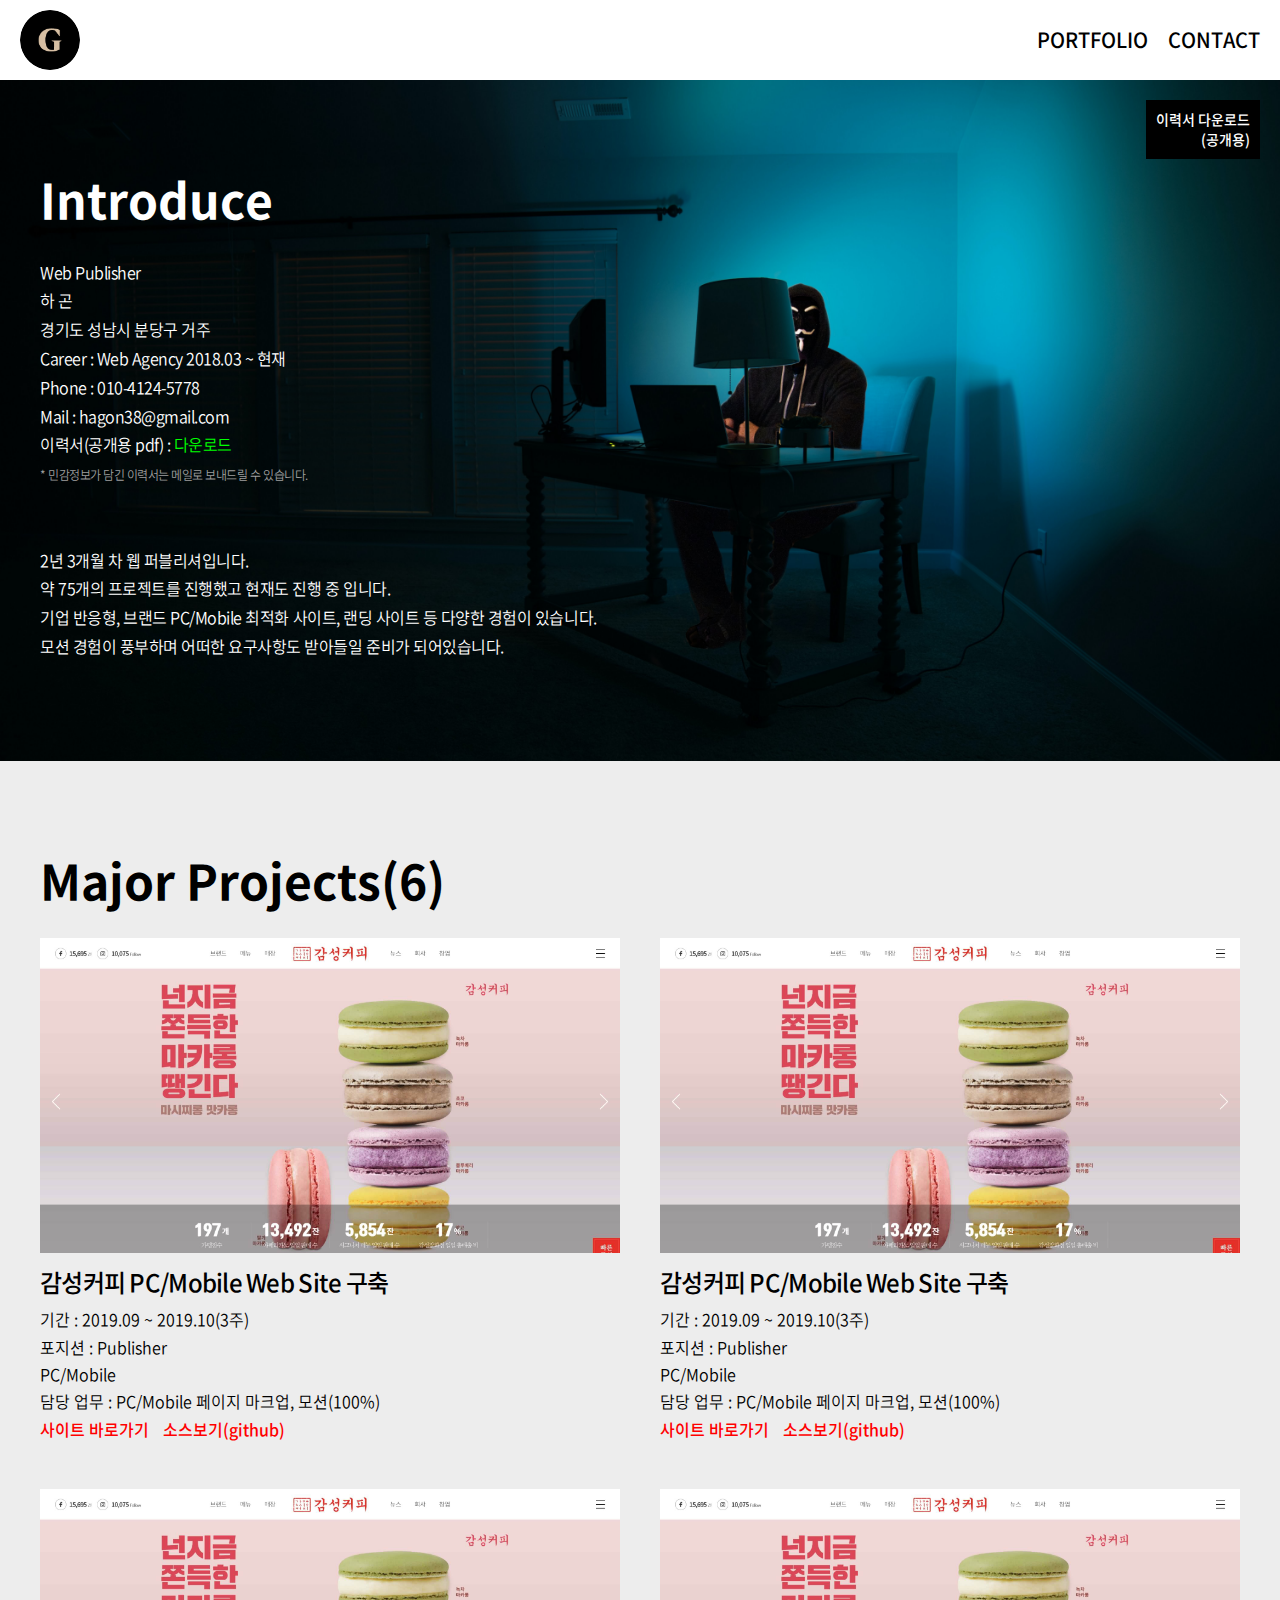
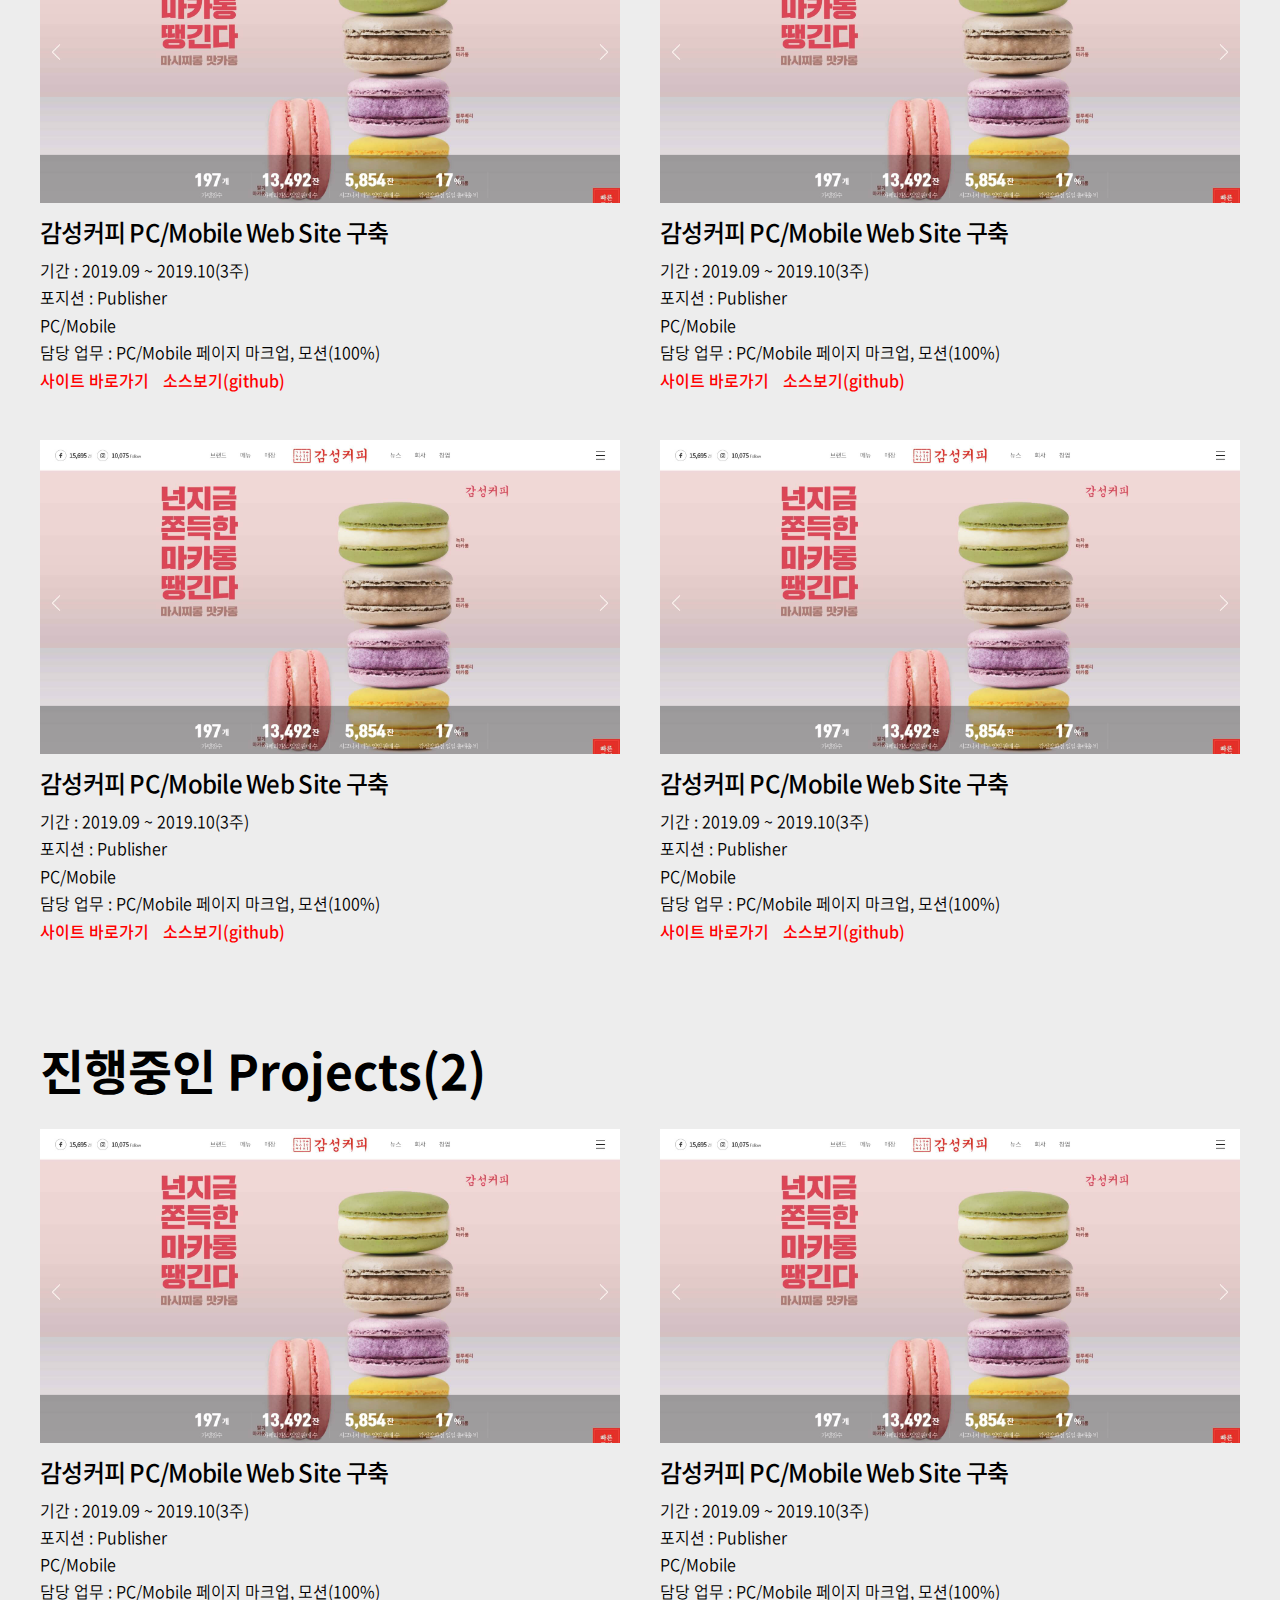
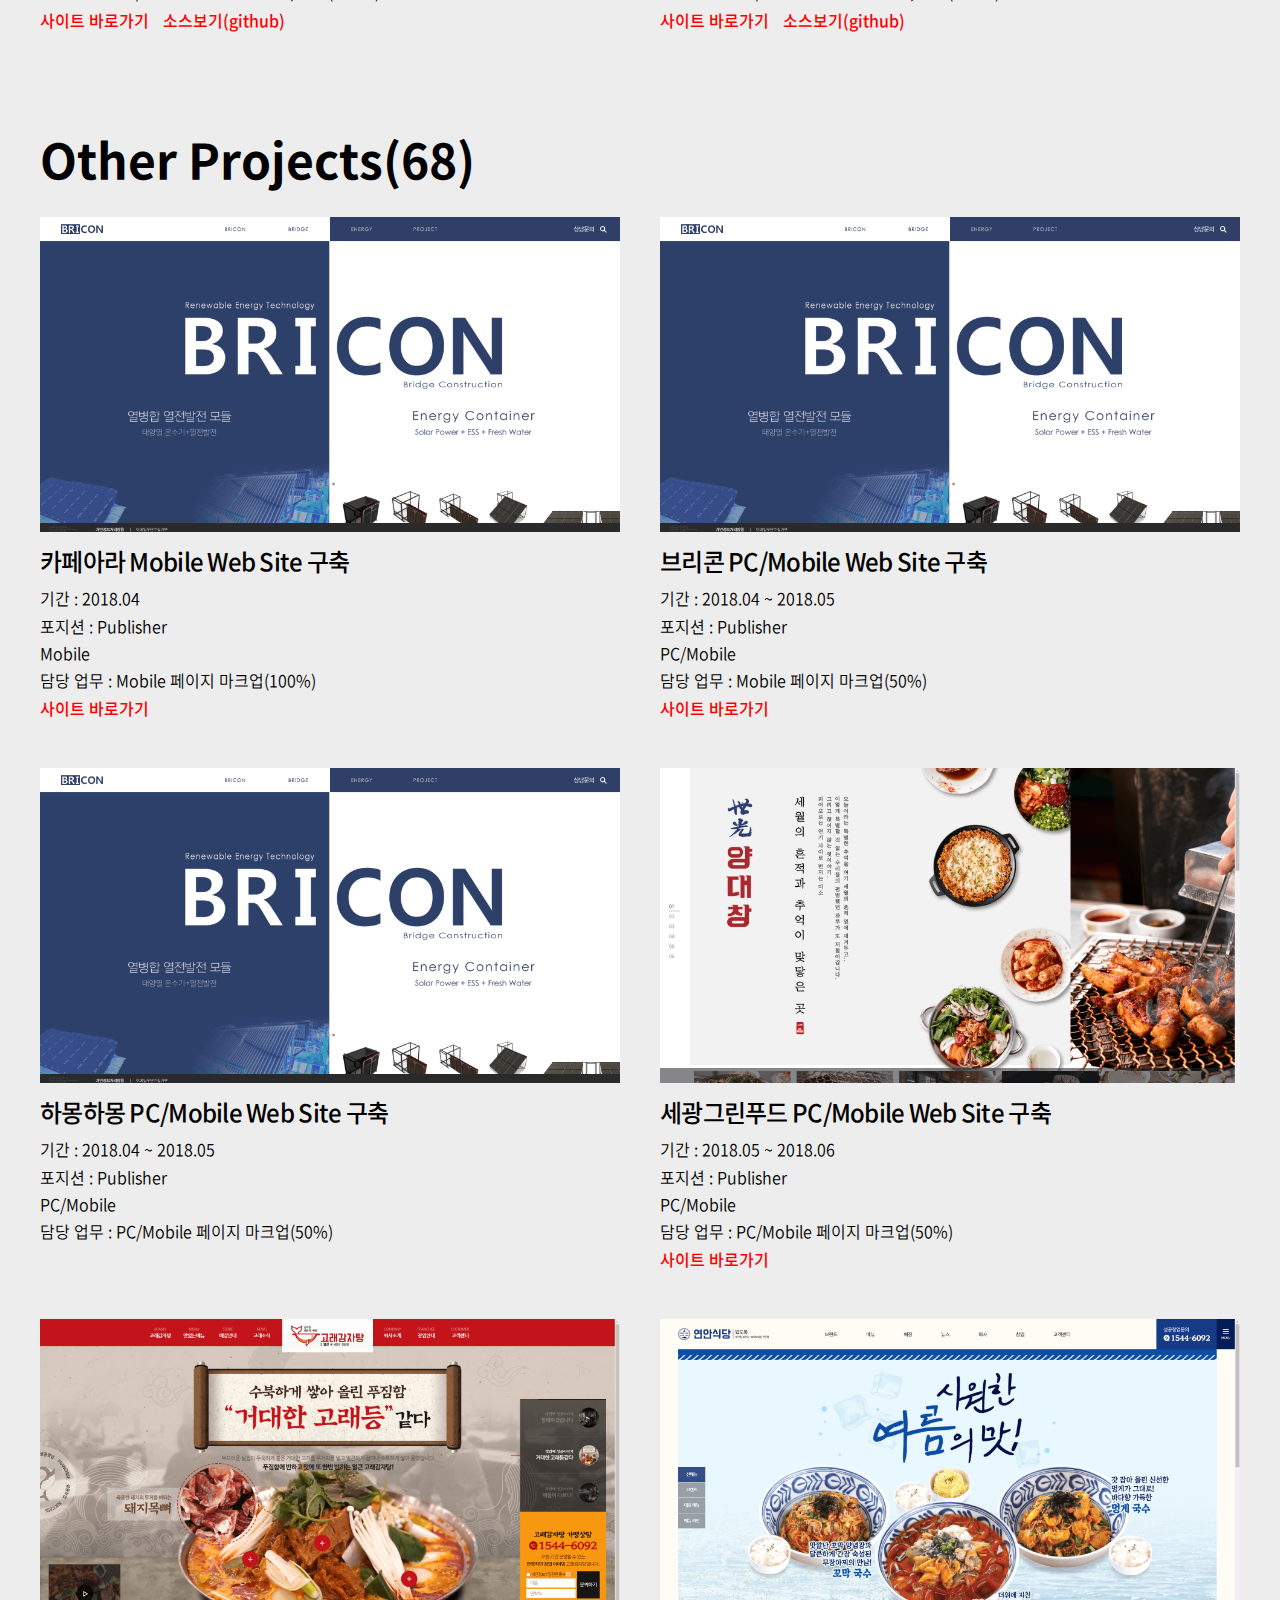
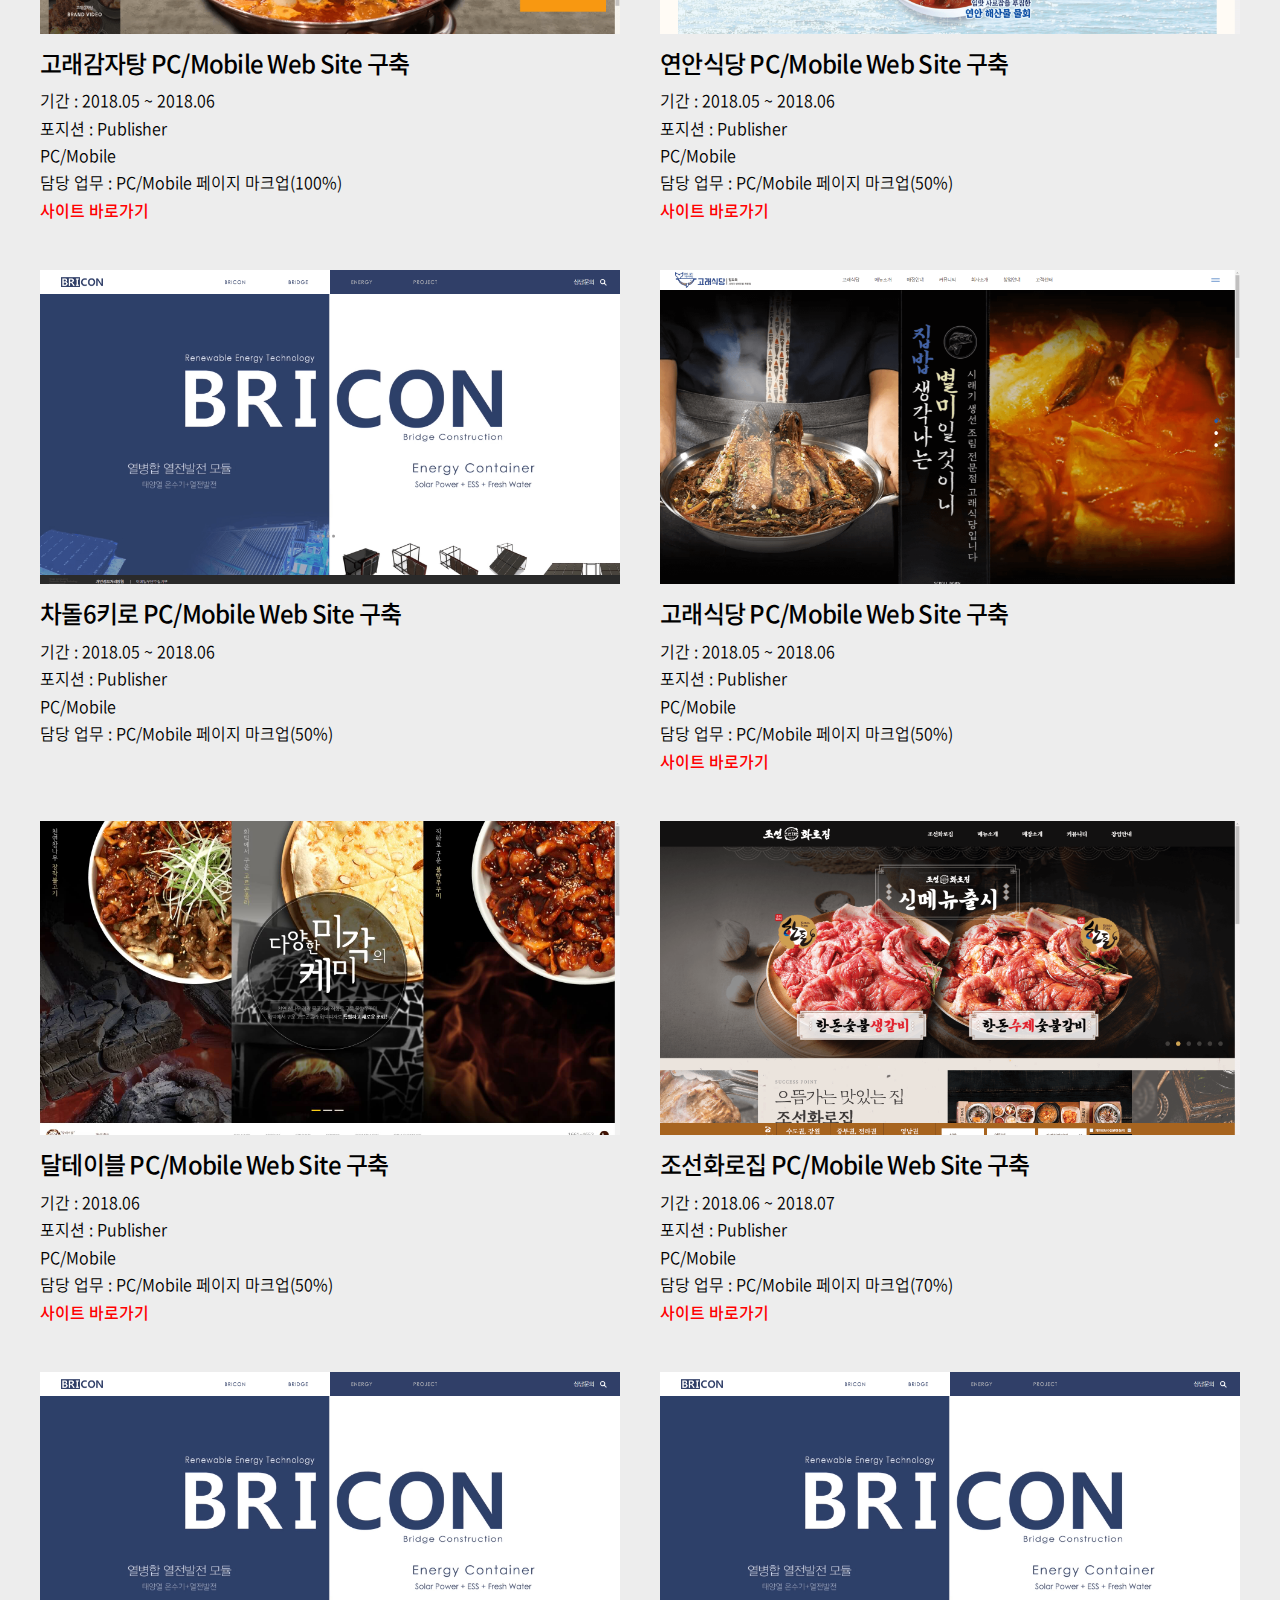
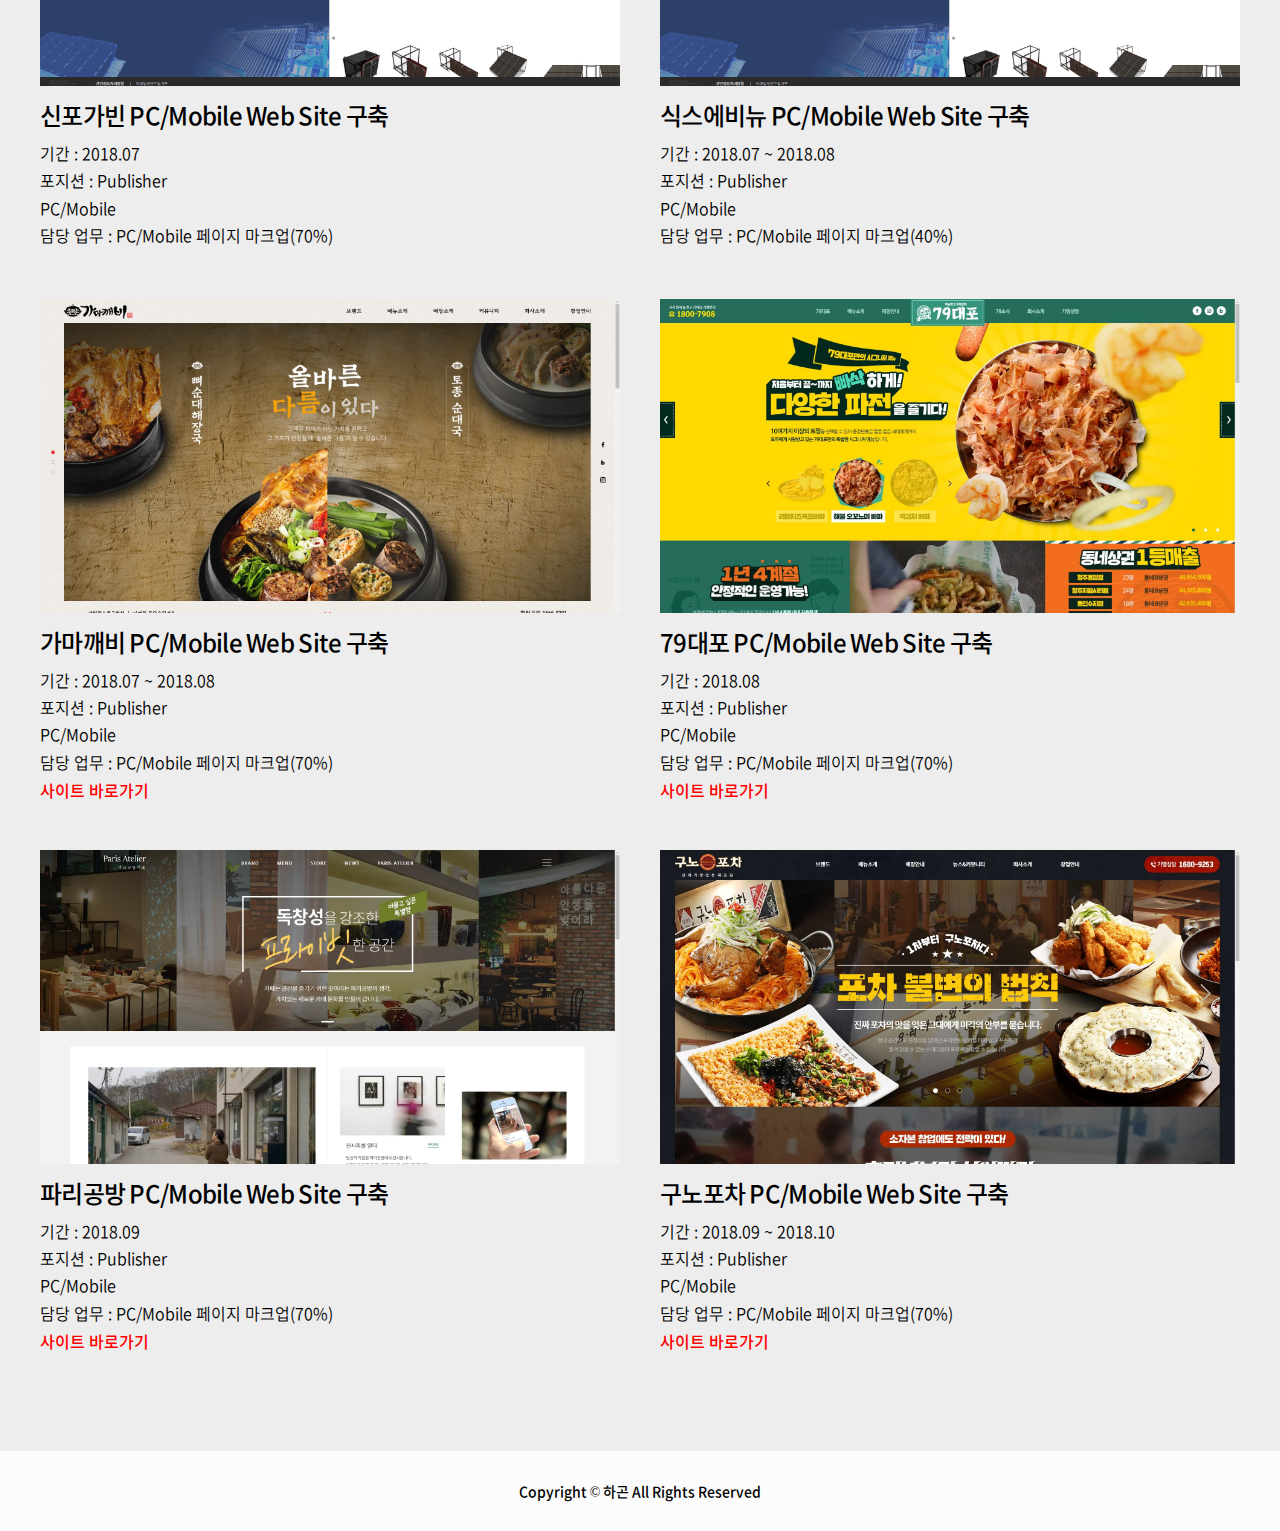
==== commit 578c9ab2: "commit_20200528" ====
--- a/index.html
+++ b/index.html
@@ -45,8 +45,8 @@
                     Career : Web Agency 2018.03 ~ 현재<br>
                     Phone : 010-4124-5778 <a href="tel:01041245778" class="btn_tel">call</a><br>
                     Mail : hagon38@gmail.com<br>
-                    이력서(공개용 pdf) : <a href="#none" class="btn_resume">이력서 다운로드</a><br>
-                    <span>* 민감성 정보가 담긴 이력서는 메일로 보내드릴 수 있습니다.</span><br><br><br>
+                    이력서(공개용 pdf) : <a href="uploads/resume_ver20200528.pdf" target="_blank" class="btn_resume">다운로드</a><br>
+                    <span>* 민감정보가 담긴 이력서는 메일로 보내드릴 수 있습니다.</span><br><br><br>
                     
                     2년 3개월 차 웹 퍼블리셔입니다.<br>
                     약 75개의 프로젝트를 진행했고 현재도 진행 중 입니다.<br>
@@ -59,51 +59,128 @@
         <!-- projects start -->
         <div class="projects layer chapters">
             <div class="inner">
-                <p class="title">Major Projects(3)</p>
+                <p class="title">Major Projects(6)</p>
                 <ul class="pj_list fs_def">
                     <li>
                         <div class="img_area"><img src="img/pj/pj_40.jpg" alt="" class="w100"></div>
                         <div class="text_area">
                             <p class="pj_title">감성커피 PC/Mobile Web Site 구축</p>
                             <ul class="cont_list">
-                                <li>기간 : </li>
-                                <li>포지션 : Publisher</li>
-                                <li>PC/Mobile</li>
-                                <li>담당 업무 : PC/Mobile 페이지 마크업, 모션(100%)</li>
-                            </ul>
-                            <a href="#none" class="btn_site">사이트 바로가기</a>
-                        </div>
-                    </li>
-                    <li>
-                        <div class="img_area"><img src="img/pj/pj_49.jpg" alt="" class="w100"></div>
-                        <div class="text_area">
-                            <p class="pj_title">상무초밥 PC/Mobile Web Site 구축</p>
-                            <ul class="cont_list">
-                                <li>기간 : </li>
-                                <li>포지션 : Publisher</li>
-                                <li>PC/Mobile</li>
-                                <li>담당 업무 : PC/Mobile 페이지 마크업, 모션(100%)</li>
-                            </ul>
-                            <a href="#none" class="btn_site">사이트 바로가기</a>
-                        </div>
-                    </li>
-                    <li>
-                        <div class="img_area"><img src="img/pj/pj_73.jpg" alt="" class="w100"></div>
-                        <div class="text_area">
-                            <p class="pj_title">성묵 Responsive Web Site 구축</p>
-                            <ul class="cont_list">
-                                <li>기간 : </li>
-                                <li>포지션 : Publisher</li>
-                                <li>Responsive</li>
-                                <li>담당 업무 : 페이지 마크업, 모션(100%)</li>
-                            </ul>
-                            <a href="#none" class="btn_site">사이트 바로가기</a>
+                                <li>기간 : 2019.09 ~ 2019.10(3주)</li>
+                                <li>포지션 : Publisher</li>
+                                <li>PC/Mobile</li>
+                                <li>담당 업무 : PC/Mobile 페이지 마크업, 모션(100%)</li>
+                            </ul>
+                            <a href="#none" class="btn_site">사이트 바로가기</a>
+                            <a href="#none" class="btn_git">소스보기(github)</a>
+                        </div>
+                    </li>
+                    <li>
+                        <div class="img_area"><img src="img/pj/pj_40.jpg" alt="" class="w100"></div>
+                        <div class="text_area">
+                            <p class="pj_title">감성커피 PC/Mobile Web Site 구축</p>
+                            <ul class="cont_list">
+                                <li>기간 : 2019.09 ~ 2019.10(3주)</li>
+                                <li>포지션 : Publisher</li>
+                                <li>PC/Mobile</li>
+                                <li>담당 업무 : PC/Mobile 페이지 마크업, 모션(100%)</li>
+                            </ul>
+                            <a href="#none" class="btn_site">사이트 바로가기</a>
+                            <a href="#none" class="btn_git">소스보기(github)</a>
+                        </div>
+                    </li>
+                    <li>
+                        <div class="img_area"><img src="img/pj/pj_40.jpg" alt="" class="w100"></div>
+                        <div class="text_area">
+                            <p class="pj_title">감성커피 PC/Mobile Web Site 구축</p>
+                            <ul class="cont_list">
+                                <li>기간 : 2019.09 ~ 2019.10(3주)</li>
+                                <li>포지션 : Publisher</li>
+                                <li>PC/Mobile</li>
+                                <li>담당 업무 : PC/Mobile 페이지 마크업, 모션(100%)</li>
+                            </ul>
+                            <a href="#none" class="btn_site">사이트 바로가기</a>
+                            <a href="#none" class="btn_git">소스보기(github)</a>
+                        </div>
+                    </li>
+                    <li>
+                        <div class="img_area"><img src="img/pj/pj_40.jpg" alt="" class="w100"></div>
+                        <div class="text_area">
+                            <p class="pj_title">감성커피 PC/Mobile Web Site 구축</p>
+                            <ul class="cont_list">
+                                <li>기간 : 2019.09 ~ 2019.10(3주)</li>
+                                <li>포지션 : Publisher</li>
+                                <li>PC/Mobile</li>
+                                <li>담당 업무 : PC/Mobile 페이지 마크업, 모션(100%)</li>
+                            </ul>
+                            <a href="#none" class="btn_site">사이트 바로가기</a>
+                            <a href="#none" class="btn_git">소스보기(github)</a>
+                        </div>
+                    </li>
+                    <li>
+                        <div class="img_area"><img src="img/pj/pj_40.jpg" alt="" class="w100"></div>
+                        <div class="text_area">
+                            <p class="pj_title">감성커피 PC/Mobile Web Site 구축</p>
+                            <ul class="cont_list">
+                                <li>기간 : 2019.09 ~ 2019.10(3주)</li>
+                                <li>포지션 : Publisher</li>
+                                <li>PC/Mobile</li>
+                                <li>담당 업무 : PC/Mobile 페이지 마크업, 모션(100%)</li>
+                            </ul>
+                            <a href="#none" class="btn_site">사이트 바로가기</a>
+                            <a href="#none" class="btn_git">소스보기(github)</a>
+                        </div>
+                    </li>
+                    <li>
+                        <div class="img_area"><img src="img/pj/pj_40.jpg" alt="" class="w100"></div>
+                        <div class="text_area">
+                            <p class="pj_title">감성커피 PC/Mobile Web Site 구축</p>
+                            <ul class="cont_list">
+                                <li>기간 : 2019.09 ~ 2019.10(3주)</li>
+                                <li>포지션 : Publisher</li>
+                                <li>PC/Mobile</li>
+                                <li>담당 업무 : PC/Mobile 페이지 마크업, 모션(100%)</li>
+                            </ul>
+                            <a href="#none" class="btn_site">사이트 바로가기</a>
+                            <a href="#none" class="btn_git">소스보기(github)</a>
                         </div>
                     </li>
                 </ul>
-                <p class="title">Other Projects(71)</p>
-                <ul class="pj_list">
-                    <li>
+                <p class="title">진행중인 Projects(2)</p>
+                <ul class="pj_list fs_def">
+                    <li>
+                        <div class="img_area"><img src="img/pj/pj_40.jpg" alt="" class="w100"></div>
+                        <div class="text_area">
+                            <p class="pj_title">감성커피 PC/Mobile Web Site 구축</p>
+                            <ul class="cont_list">
+                                <li>기간 : 2019.09 ~ 2019.10(3주)</li>
+                                <li>포지션 : Publisher</li>
+                                <li>PC/Mobile</li>
+                                <li>담당 업무 : PC/Mobile 페이지 마크업, 모션(100%)</li>
+                            </ul>
+                            <a href="#none" class="btn_site">사이트 바로가기</a>
+                            <a href="#none" class="btn_git">소스보기(github)</a>
+                        </div>
+                    </li>
+                    <li>
+                        <div class="img_area"><img src="img/pj/pj_40.jpg" alt="" class="w100"></div>
+                        <div class="text_area">
+                            <p class="pj_title">감성커피 PC/Mobile Web Site 구축</p>
+                            <ul class="cont_list">
+                                <li>기간 : 2019.09 ~ 2019.10(3주)</li>
+                                <li>포지션 : Publisher</li>
+                                <li>PC/Mobile</li>
+                                <li>담당 업무 : PC/Mobile 페이지 마크업, 모션(100%)</li>
+                            </ul>
+                            <a href="#none" class="btn_site">사이트 바로가기</a>
+                            <a href="#none" class="btn_git">소스보기(github)</a>
+                        </div>
+                    </li>
+                </ul>
+                <p class="title">Other Projects(68)</p>
+                <ul class="pj_list fs_def">
+                    <li>
+                        <div class="img_area"><img src="img/pj/pj_1.jpg" alt="" class="w100"></div>
                         <div class="text_area">
                             <p class="pj_title">카페아라
                                 Mobile Web Site 구축</p>
@@ -130,7 +207,7 @@
                         </div>
                     </li>
                     <li>
-                        <div class="img_area"><img src="img/pj/pj_3.jpg" alt="" class="w100"></div>
+                        <div class="img_area"><img src="img/pj/pj_1.jpg" alt="" class="w100"></div>
                         <div class="text_area">
                             <p class="pj_title">하몽하몽 PC/Mobile Web Site 구축</p>
                             <ul class="cont_list">
@@ -181,6 +258,7 @@
                         </div>
                     </li>
                     <li>
+                        <div class="img_area"><img src="img/pj/pj_1.jpg" alt="" class="w100"></div>
                         <div class="text_area">
                             <p class="pj_title">차돌6키로 PC/Mobile Web Site 구축</p>
                             <ul class="cont_list">
@@ -231,6 +309,7 @@
                         </div>
                     </li>
                     <li>
+                        <div class="img_area"><img src="img/pj/pj_1.jpg" alt="" class="w100"></div>
                         <div class="text_area">
                             <p class="pj_title">신포가빈 PC/Mobile Web Site 구축</p>
                             <ul class="cont_list">
@@ -242,6 +321,7 @@
                         </div>
                     </li>
                     <li>
+                        <div class="img_area"><img src="img/pj/pj_1.jpg" alt="" class="w100"></div>
                         <div class="text_area">
                             <p class="pj_title">식스에비뉴 PC/Mobile Web Site 구축</p>
                             <ul class="cont_list">
@@ -316,7 +396,7 @@
     </footer>
     <!-- //footer end -->
     <div class="resume t_right">
-        <a href="#none">이력서 다운로드<br>(공개용)</a>
+        <a href="uploads/resume_ver20200528.pdf" target="_blank">이력서 다운로드<br>(공개용)</a>
     </div>
 </div>
 
--- a/css/style.css
+++ b/css/style.css
@@ -187,39 +187,72 @@
 .header .nav li{margin-left:15px}
 .header .nav li:first-child{margin-left:0}
 .header .nav li a{font-family:'NotoSansKR-Medium';font-size:0.875rem;line-height:40px;color:#000}
-@media screen and (min-width:768px){
-
-}
-@media screen and (min-width:1080px){
-
-}
-@media screen and (min-width:1260px){
-
-}
 
 .footer{height:60px;background-color:rgba(255,255,255,0.8)}
 .footer .copy{font-family:'NotoSansKR-Medium';font-size:0.875rem;line-height:60px}
 
-.resume{position:fixed;right:20px;top:50px;padding:10px;background-color:rgba(0,0,0,0.2)}
-.resume a{font-family:'NotoSansKR-Medium';font-size:1rem;line-height:140%;color:#fff}
+.resume{position:fixed;right:20px;top:50px}
+.resume a{display:block;width:100%;height:100%;padding:10px;box-sizing:border-box;font-family:'NotoSansKR-Medium';font-size:0.875rem;line-height:140%;background-color:rgba(0,0,0,0.3);color:#fff}
 
 /* text */
 .title{margin-bottom:20px;font-family:'NotoSansKR-Bold';font-size:1.6rem;color:#fff}
-.text{font-size:0.875rem;line-height:170%;letter-spacing:-0.03em;color:#fff}
+.text{font-size:0.875rem;line-height:180%;letter-spacing:-0.03em;color:#fff}
 .text span{font-size:0.75rem;color:#9f9f9f}
 .text .btn_tel{margin-left:10px;color:#00ff00}
 .text .btn_resume{color:#00ff00}
 
 .content{padding-top:40px}
 .layer{overflow:hidden;padding:40px 0 50px}
-.int{background-image:url('../img/int_bg.jpg')}
+
+@media screen and (min-width:768px){
+	.inner{width:600px}
+	.header{height:80px}
+	.header .btn_home{left:20px;width:60px;height:60px;margin-top:-30px}
+	.header .nav{padding-right:20px}
+	.header .nav li{margin-left:20px}
+	.header .nav li a{font-size:1.25rem;line-height:80px}
+
+	.content{padding-top:80px}
+	.footer{height:80px}
+	.footer .copy{line-height:80px}
+
+	.resume{top:100px}
+
+	.title{margin-bottom:30px;font-size:2rem}
+	.text{font-size:1rem}
+
+	.layer{padding:70px 0 80px}
+}
+@media screen and (min-width:1260px){
+	.title{font-size:3rem}
+	.inner{width:1200px}
+	.layer{padding:90px 0 100px}
+	.resume a{background-color:#000}
+	.text .btn_tel{display:none}
+}
+
+.int{background-color:#000;background-image:url('../img/int_bg.jpg')}
 
 /* .projects{background-color:#fff} */
 .projects .title{color:#000}
-.projects .pj_list{margin-bottom:30px}
-.projects .pj_list > li{margin-bottom:30px}
-.projects .pj_list > li:last-child{margin-bottom:0}
+.projects .pj_list{margin-bottom:50px}
+.projects .pj_list:last-child{margin-bottom:0}
+.projects .pj_list > li{margin-bottom:50px}
 .projects .pj_list .text_area{padding-top:10px}
-.projects .pj_list .pj_title{margin-bottom:5px;font-family:'NotoSansKR-Medium';font-size:0.875rem;letter-spacing:-0.03em}
-.projects .cont_list li{font-size:0.75rem;letter-spacing:-0,03em;line-height:150%;color:#000}
-.projects .btn_site{font-family:'NotoSansKR-Medium';font-size:0.75rem;color: #ff0000}+.projects .pj_list .pj_title{margin-bottom:5px;font-family:'NotoSansKR-Medium';font-size:1rem;letter-spacing:-0.03em}
+.projects .cont_list li{font-size:0.75rem;letter-spacing:-0,03em;line-height:170%;color:#000}
+.projects .btn_site{font-family:'NotoSansKR-Medium';font-size:0.75rem;color: #ff0000}
+.projects .btn_git{margin-left:10px;font-family:'NotoSansKR-Medium';font-size:0.75rem;color: #ff0000}
+
+@media screen and (min-width:1260px){
+	.projects.layer{padding-bottom:50px}
+	.projects .pj_list{text-align:center}
+	.projects .pj_list > li{width:580px;margin-left:40px}
+	.projects .pj_list > li:nth-child(2n-1){margin-left:0}
+	.projects .pj_list .text_area{padding-top:15px;text-align:left}
+	.projects .pj_list .pj_title{margin-bottom:10px;font-size:1.5rem}
+	.projects .cont_list li{font-size:1rem}
+	.projects a{display:inline-block;margin-top:5px}
+	.projects .btn_site{font-size:1rem}
+	.projects .btn_git{font-size:1rem}
+}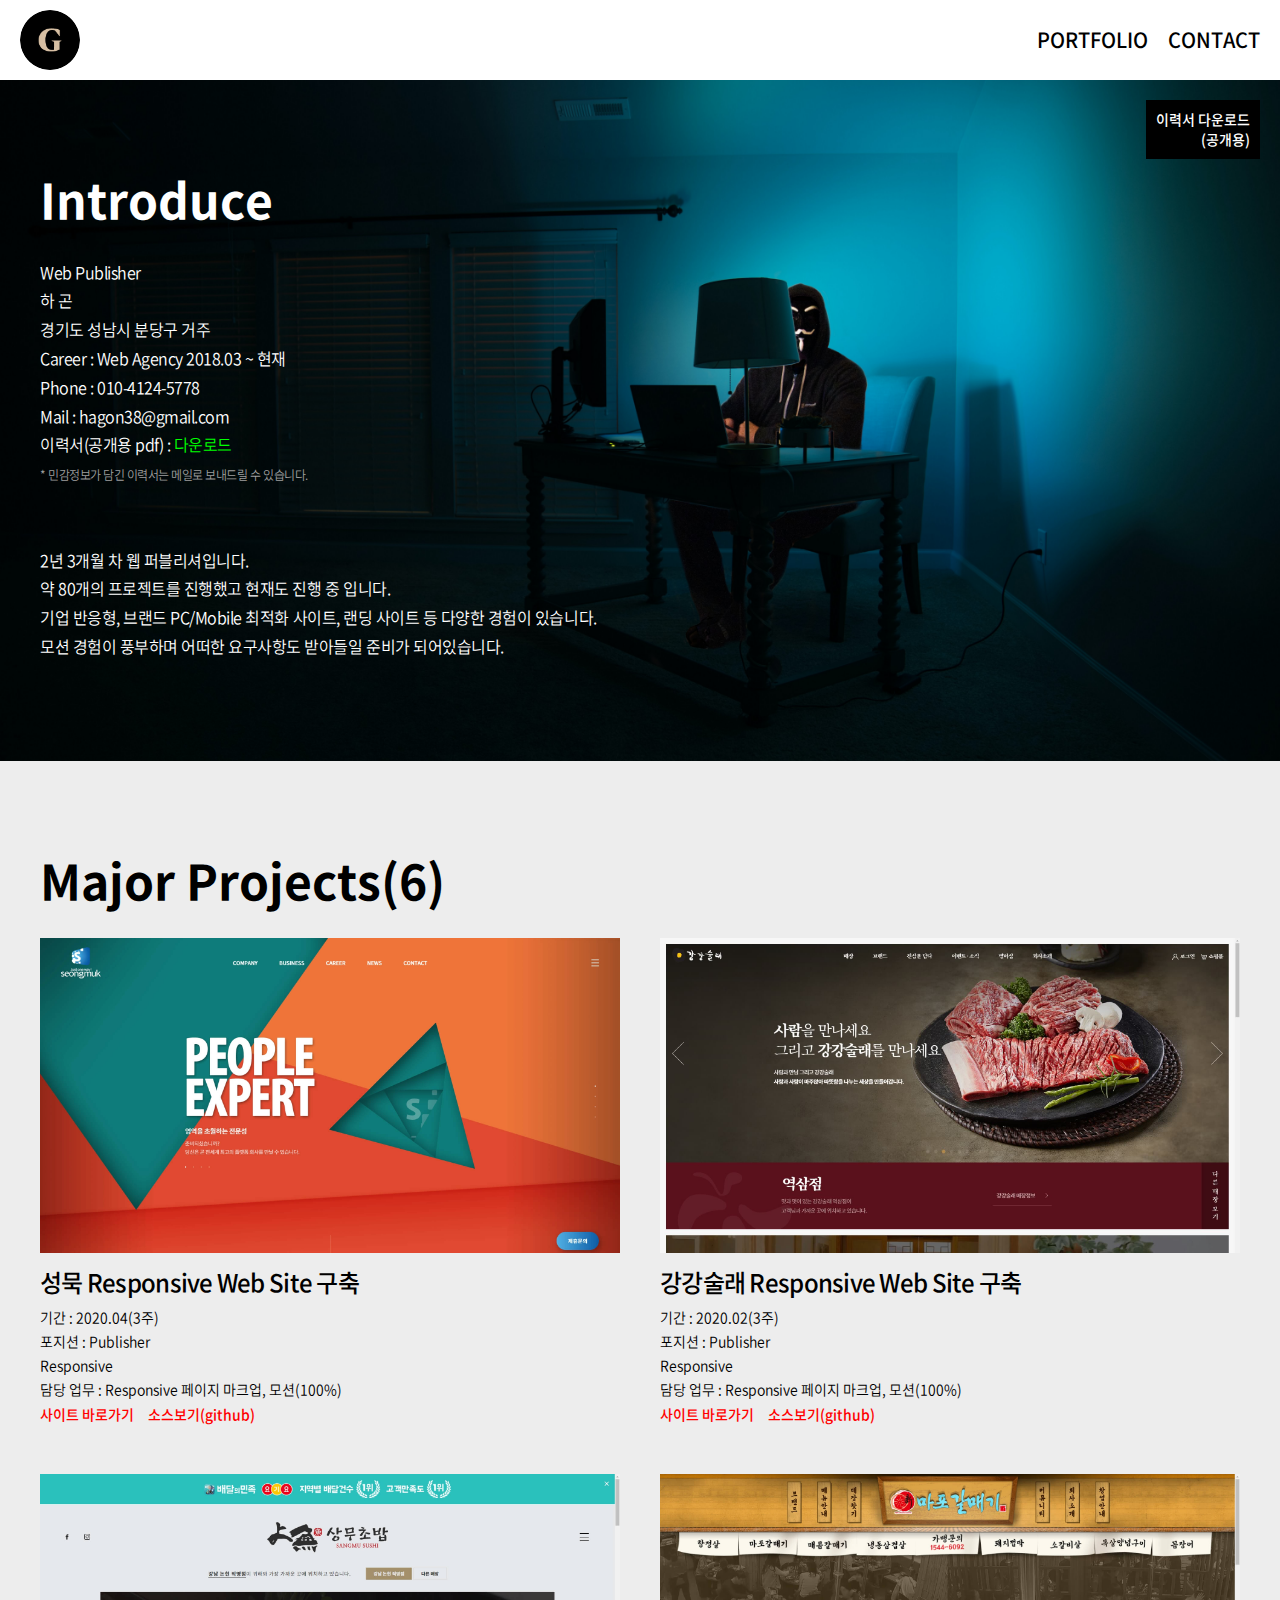
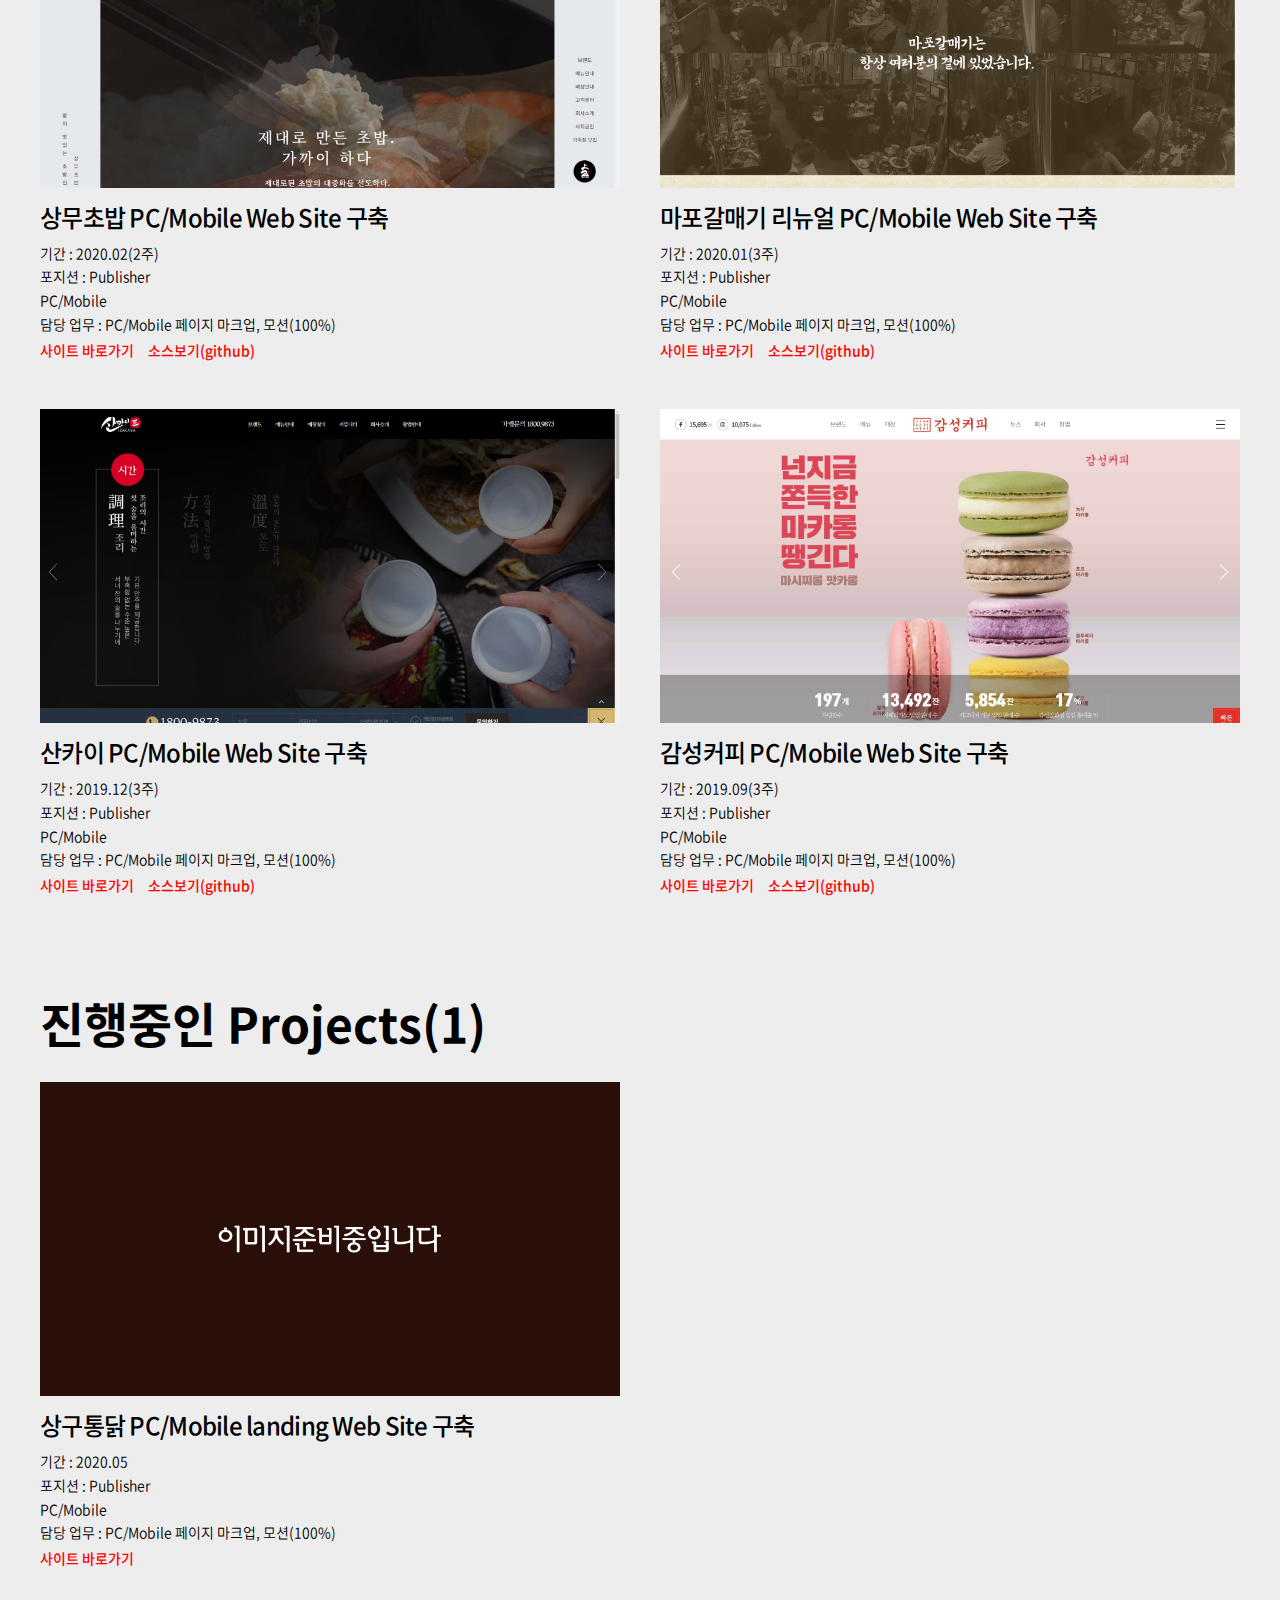
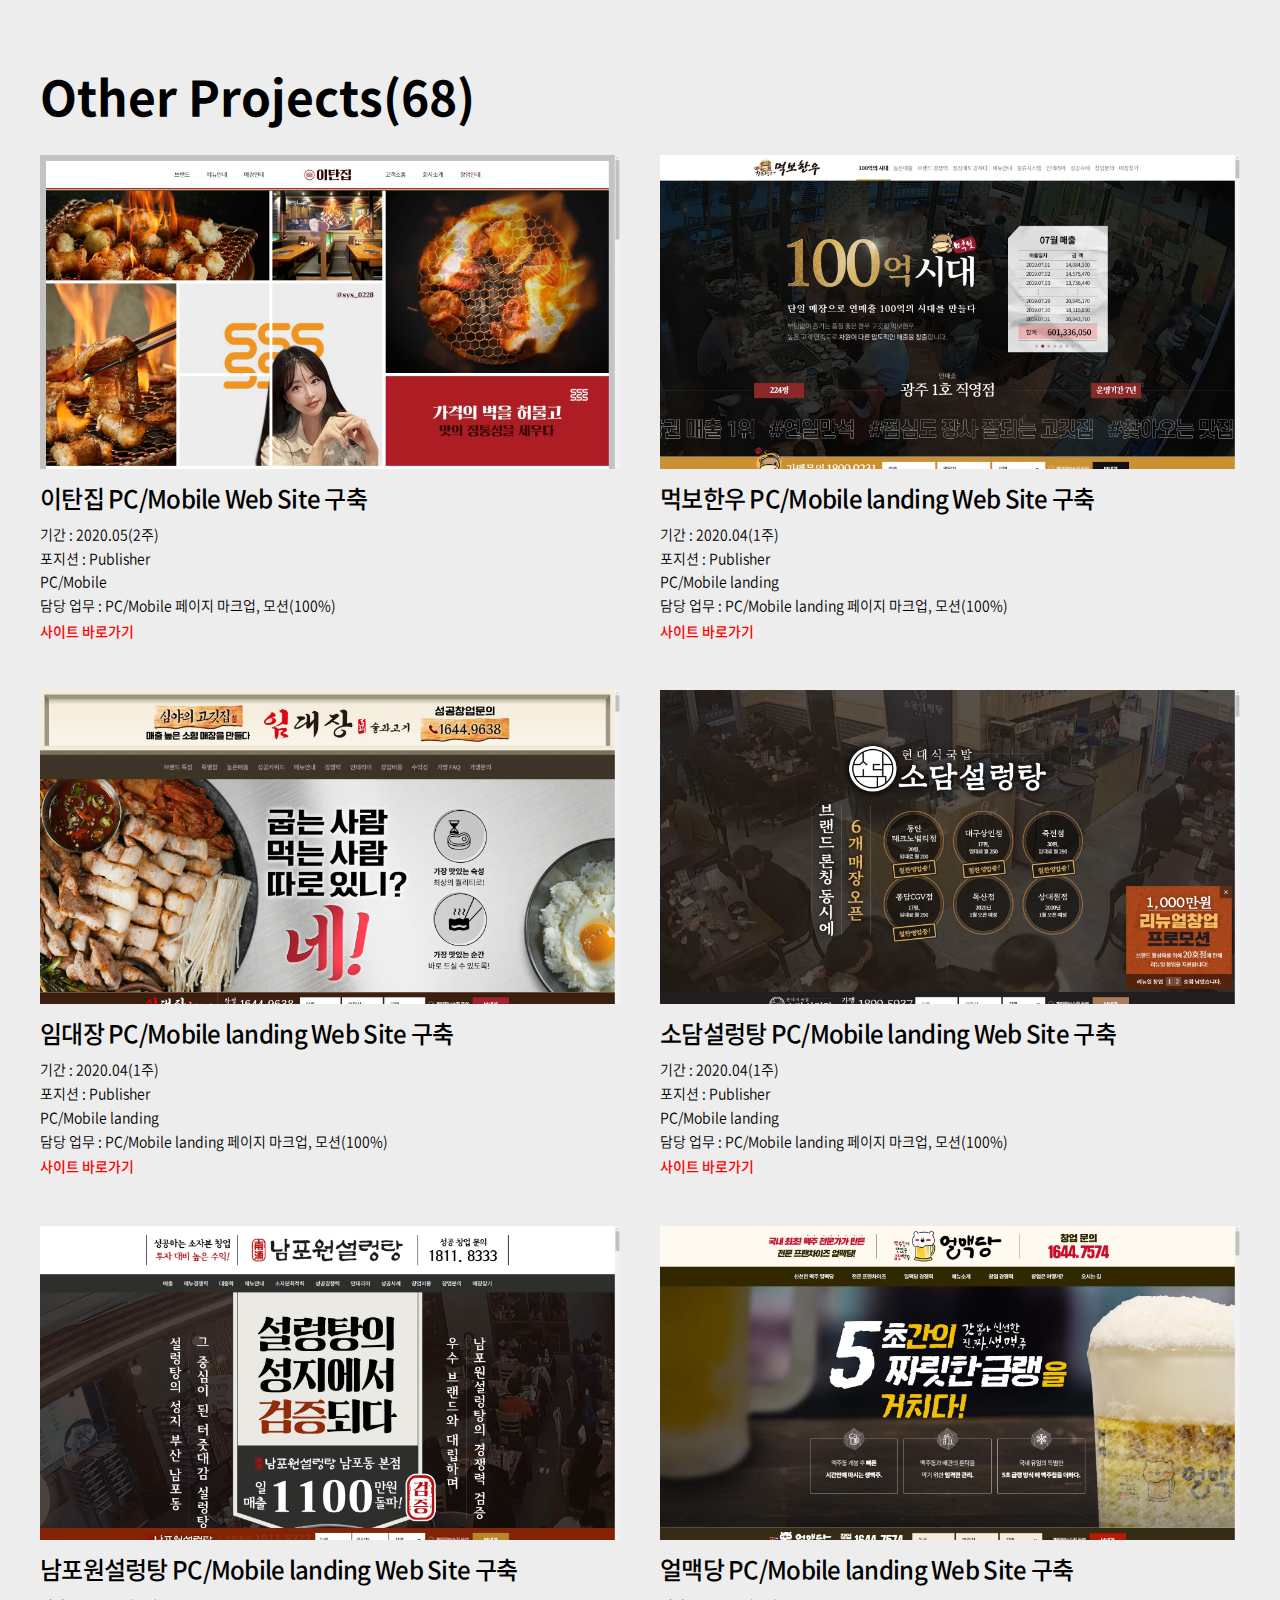
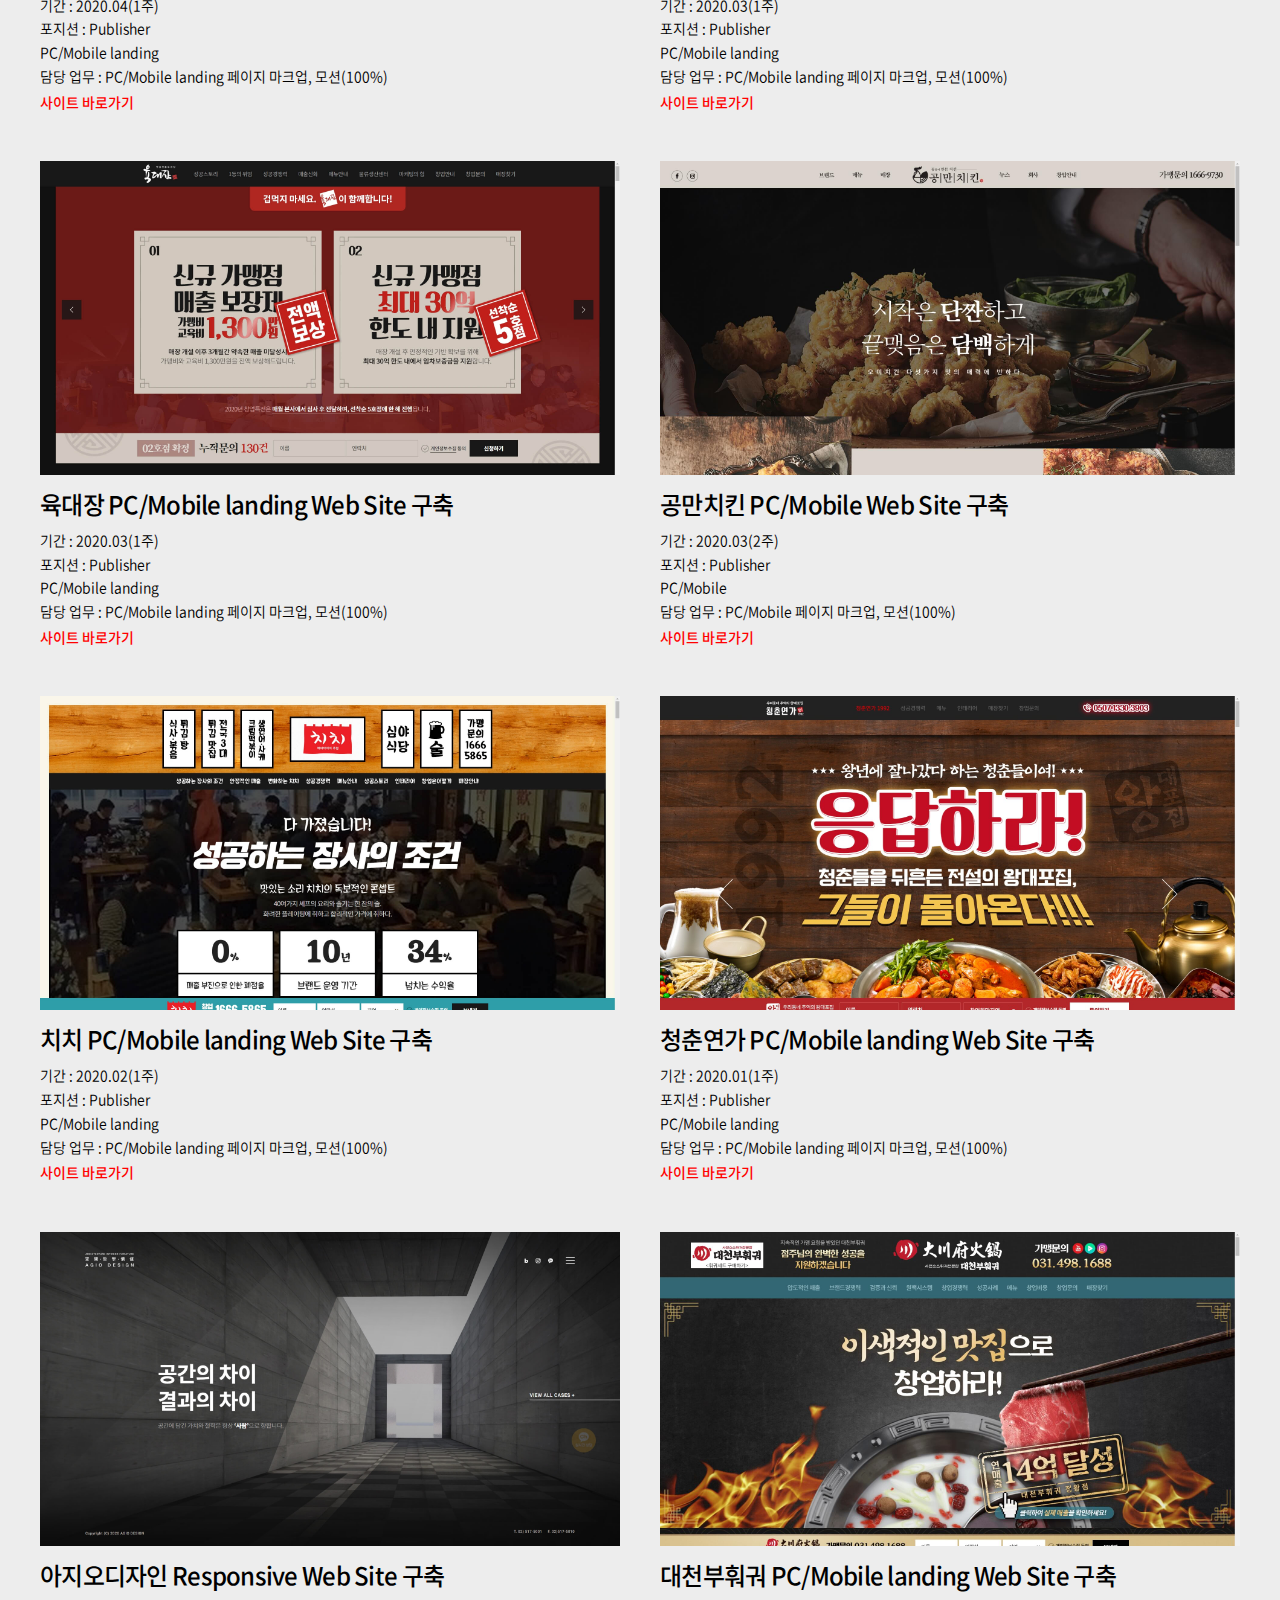
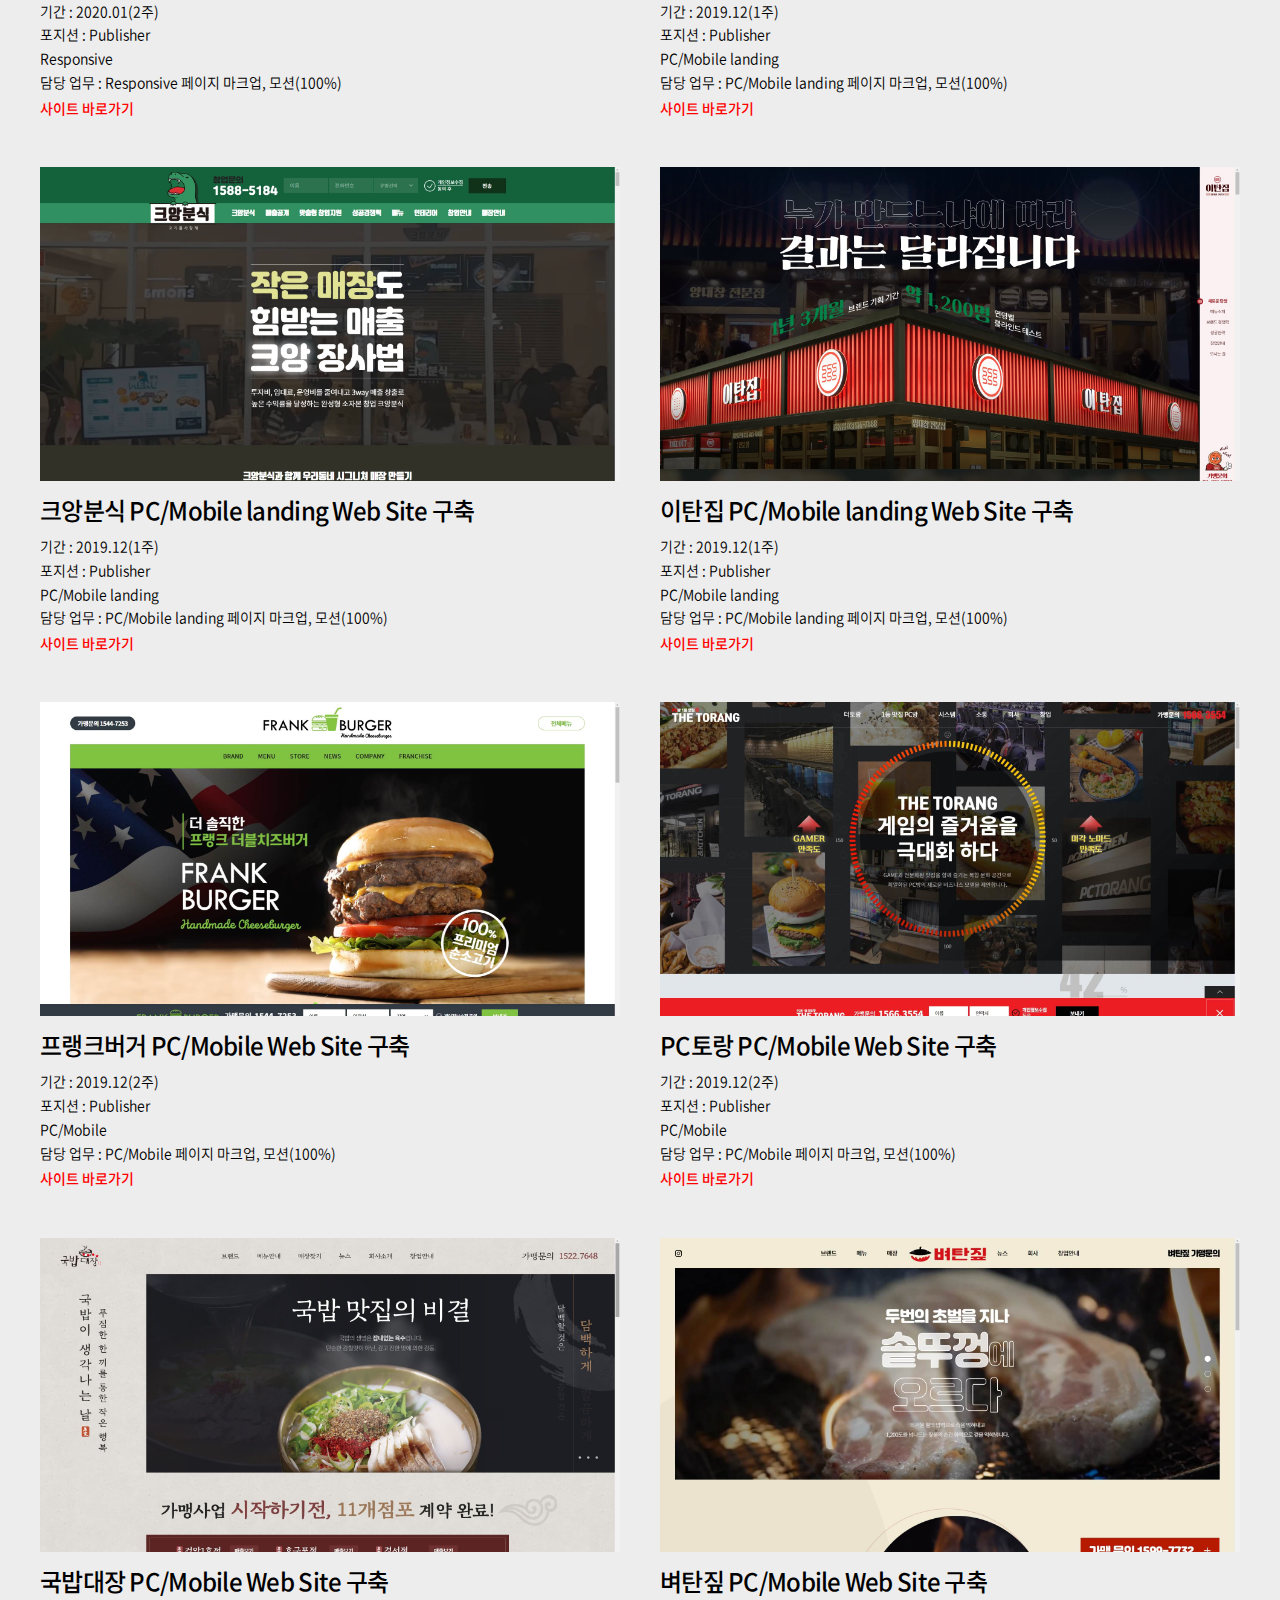
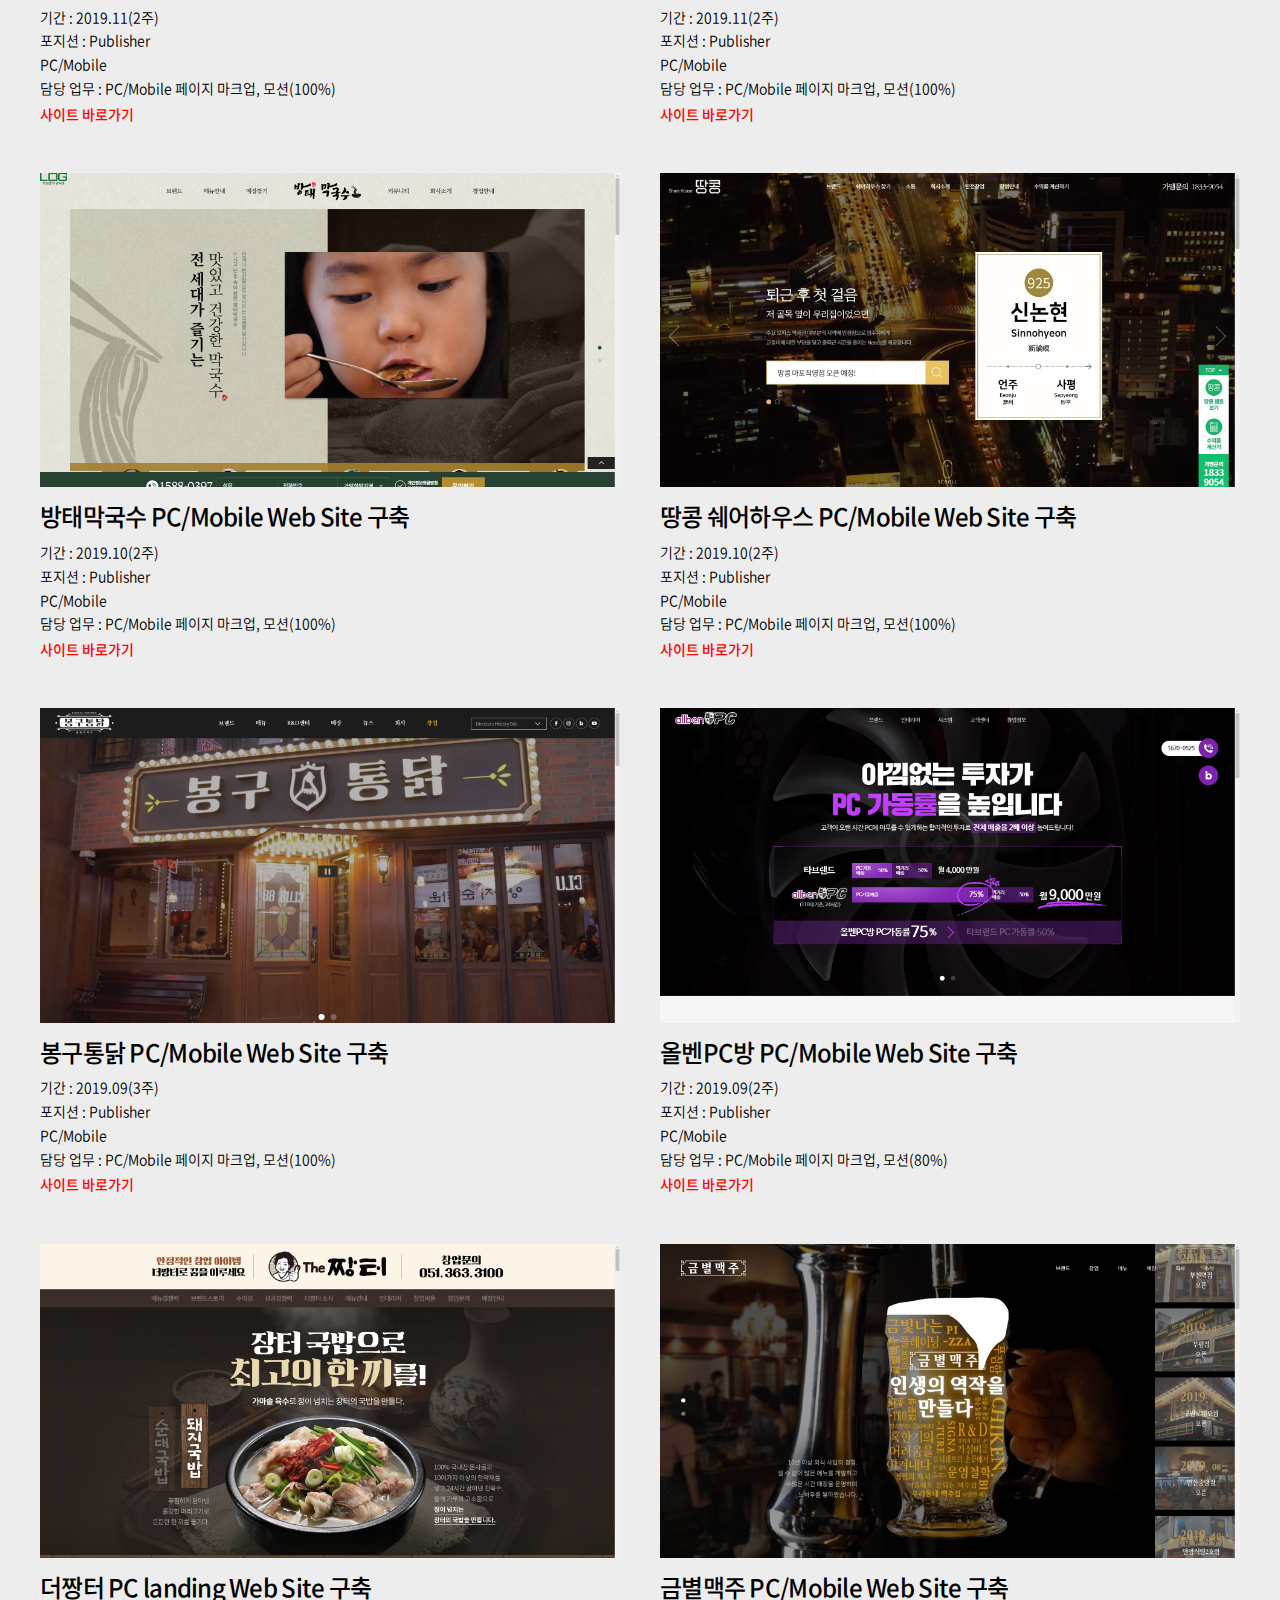
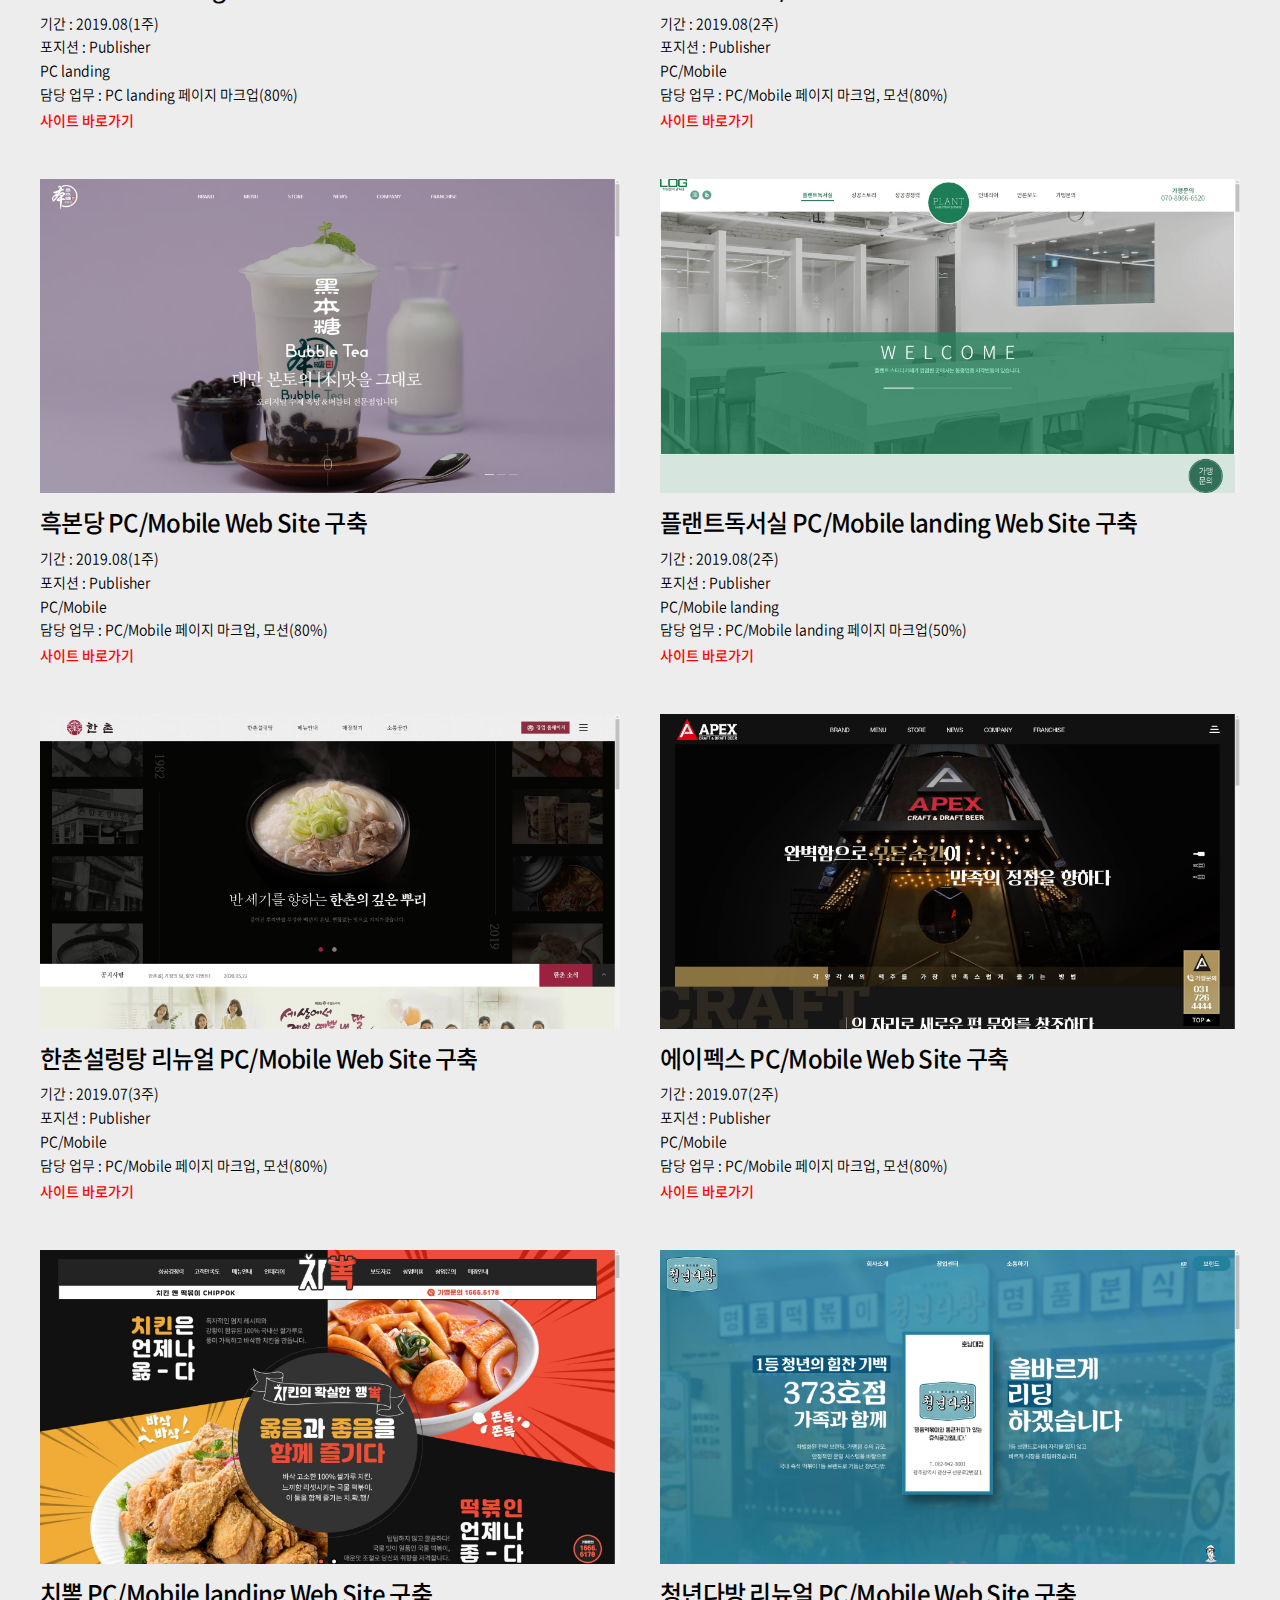
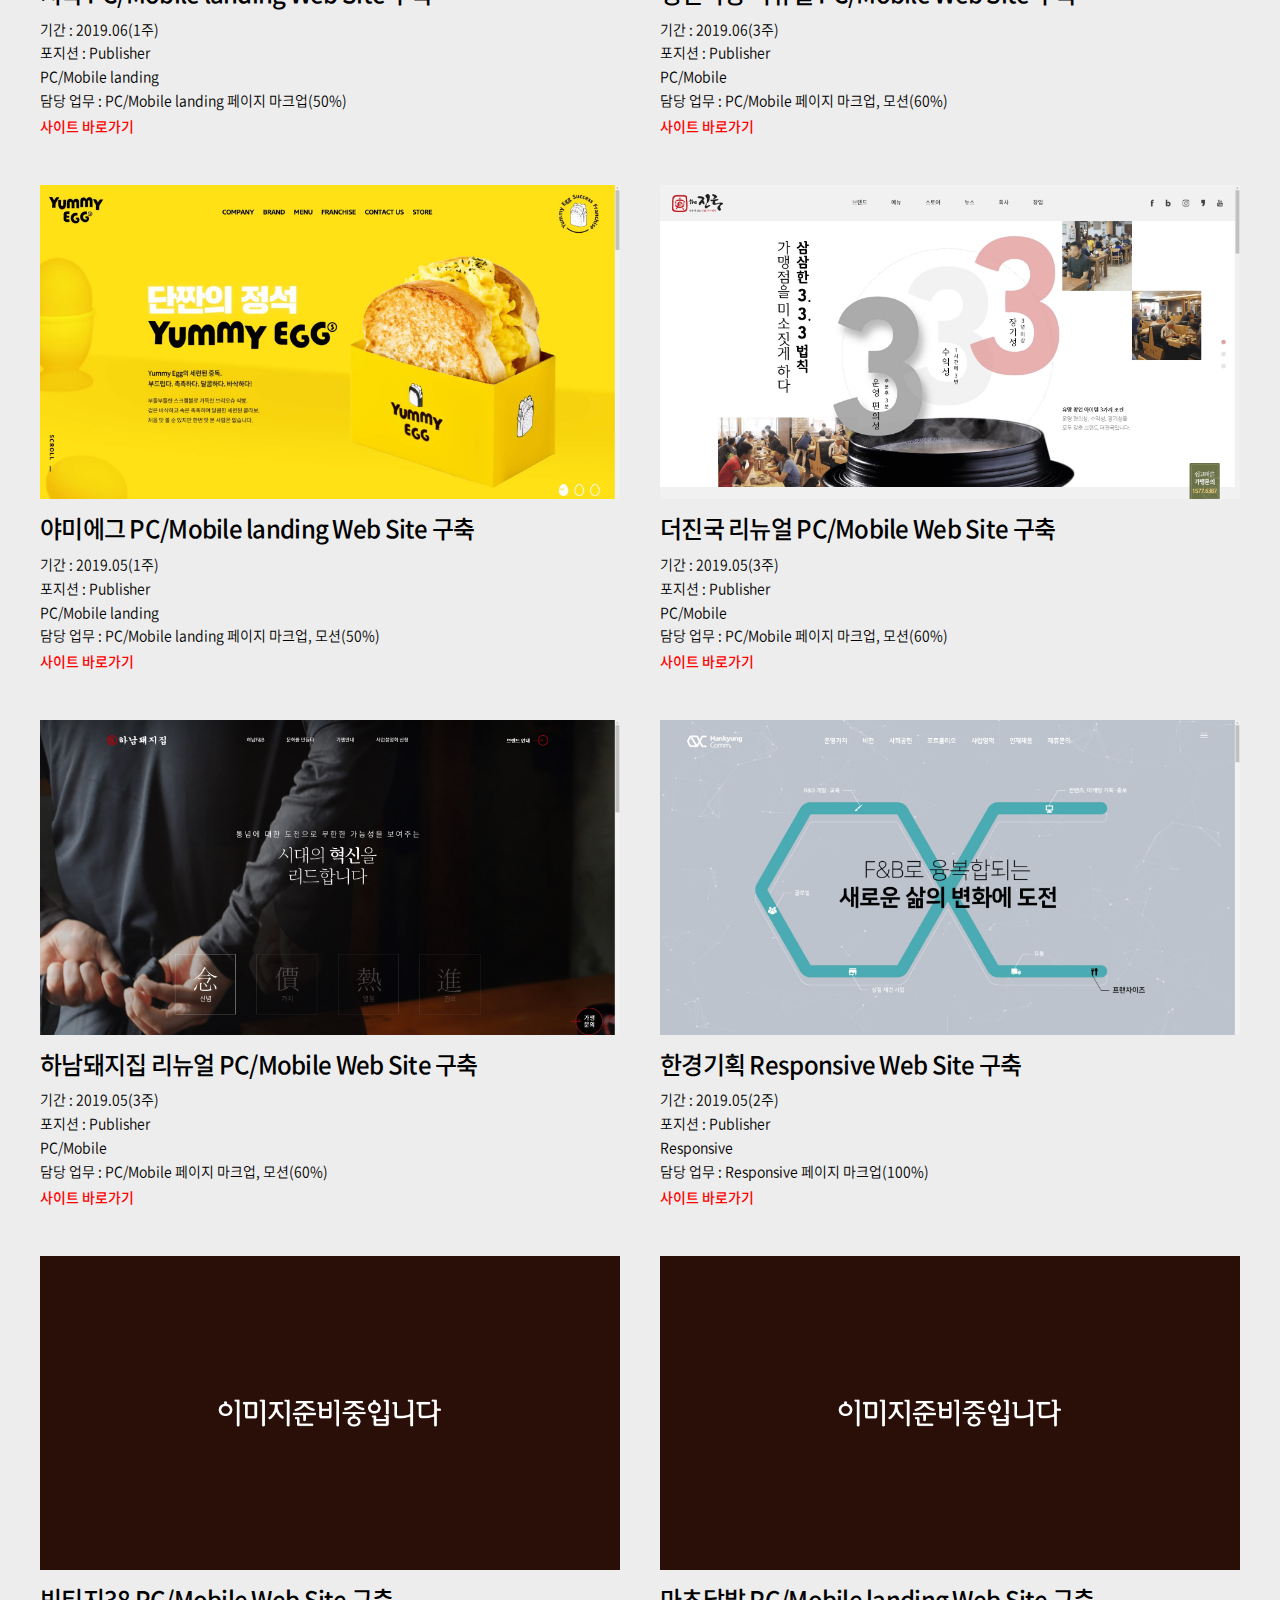
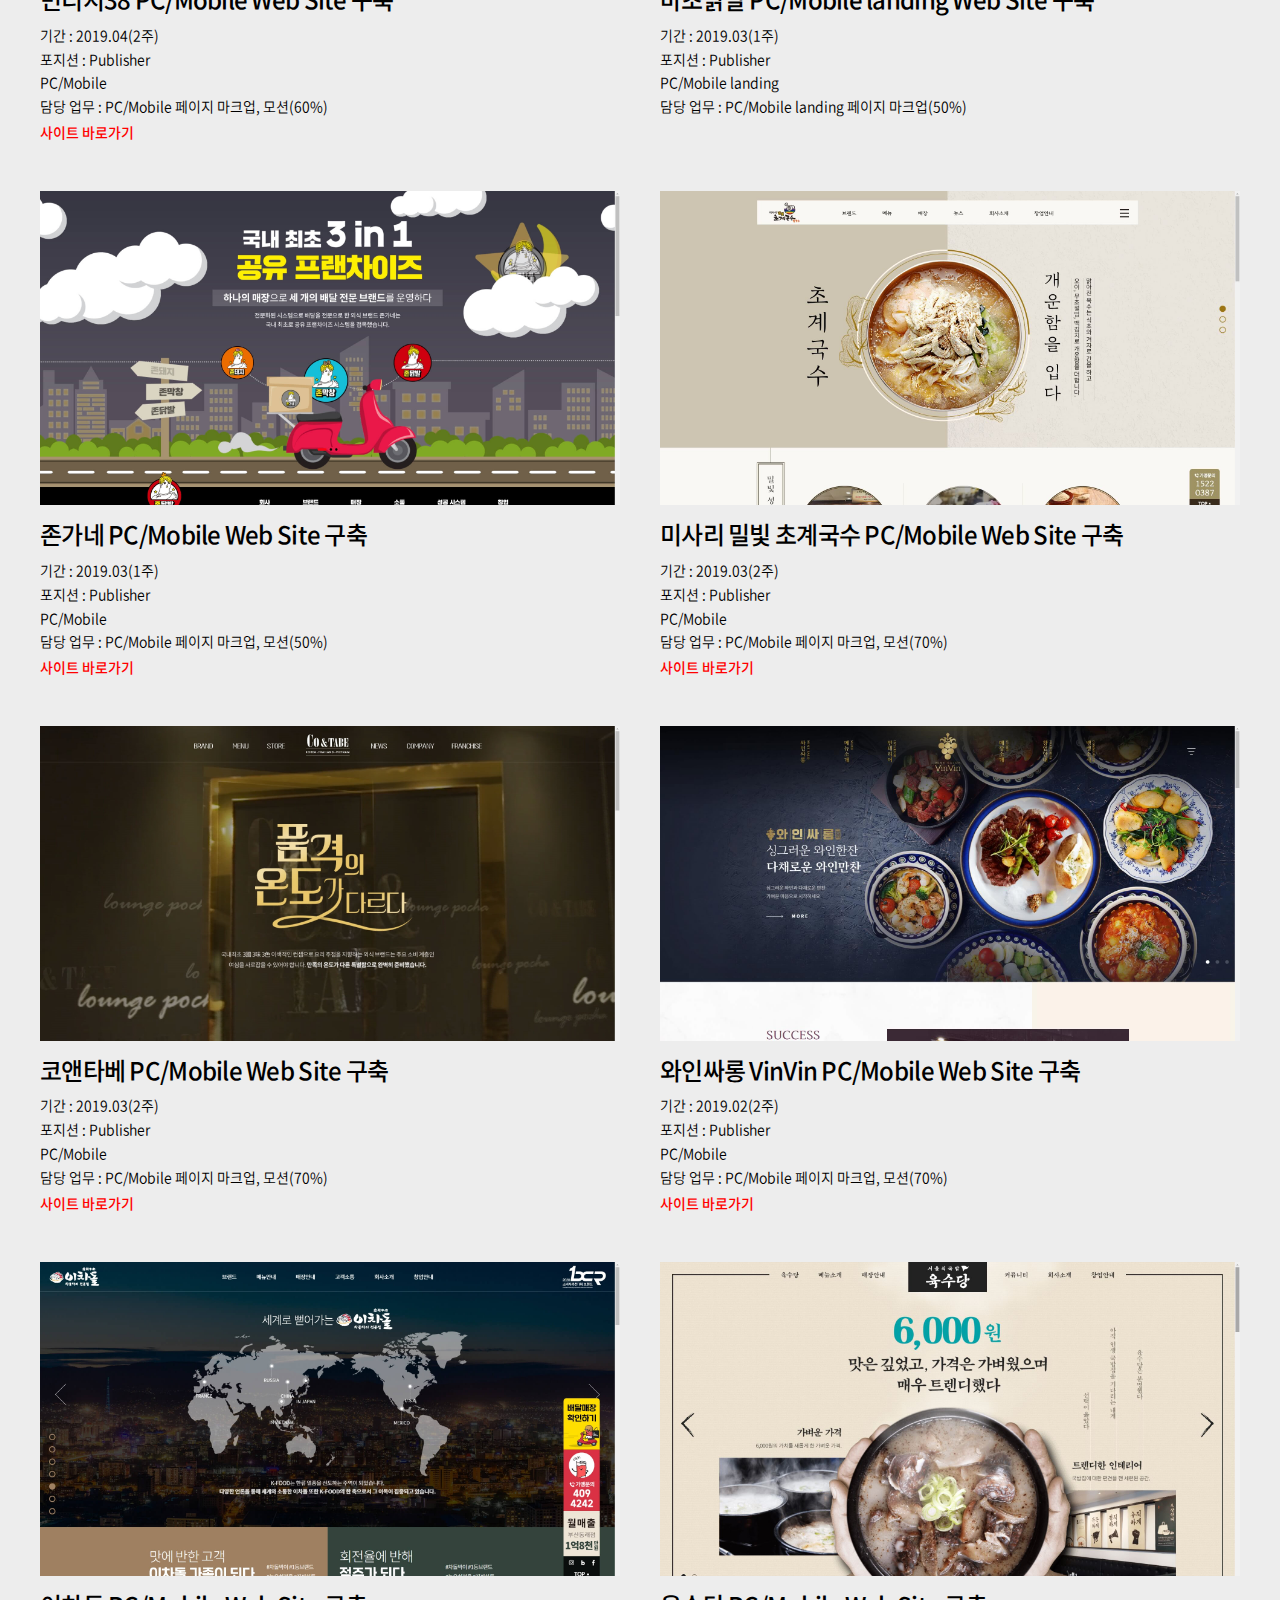
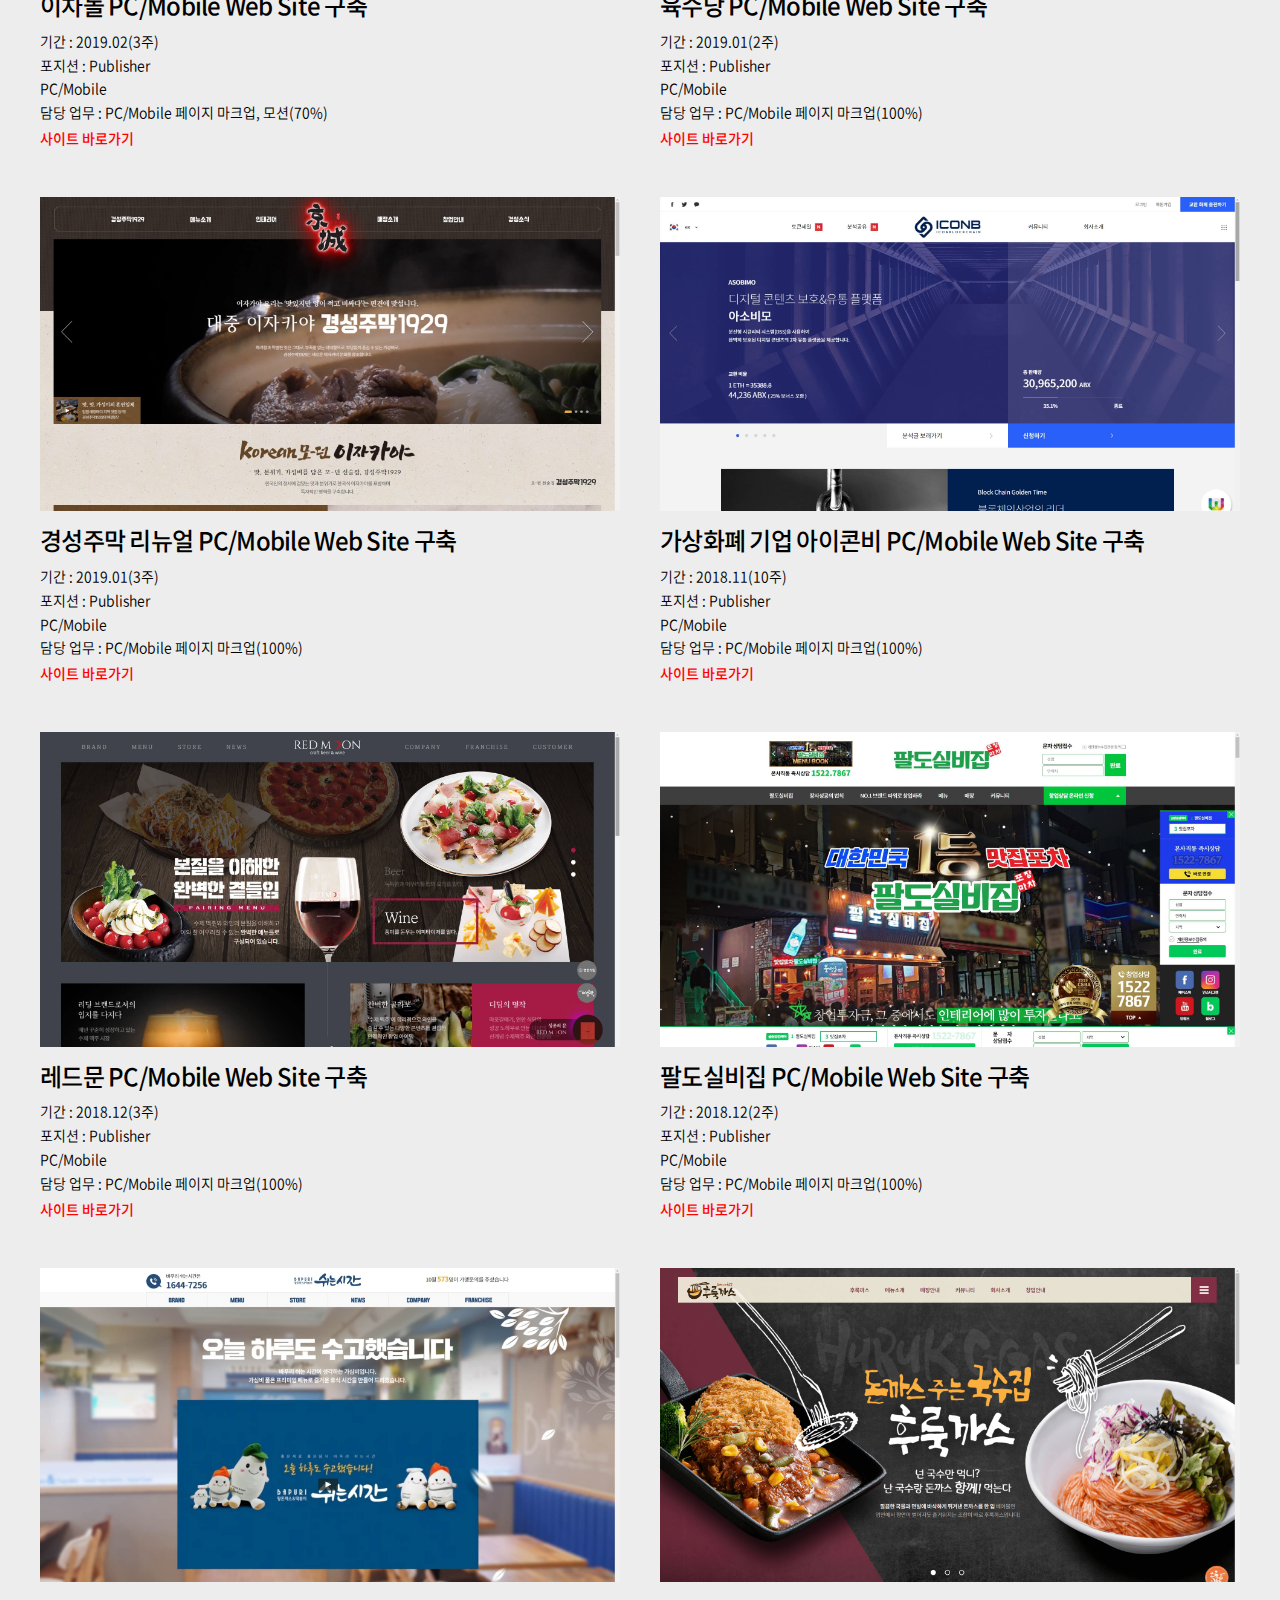
==== commit eb23e24c: "commit_20200529" ====
--- a/index.html
+++ b/index.html
@@ -49,7 +49,7 @@
                     <span>* 민감정보가 담긴 이력서는 메일로 보내드릴 수 있습니다.</span><br><br><br>
                     
                     2년 3개월 차 웹 퍼블리셔입니다.<br>
-                    약 75개의 프로젝트를 진행했고 현재도 진행 중 입니다.<br>
+                    약 80개의 프로젝트를 진행했고 현재도 진행 중 입니다.<br>
                     기업 반응형, 브랜드 PC/Mobile 최적화 사이트, 랜딩 사이트 등 다양한 경험이 있습니다.<br>
                     모션 경험이 풍부하며 어떠한 요구사항도 받아들일 준비가 되어있습니다.
                 </p>
@@ -62,326 +62,990 @@
                 <p class="title">Major Projects(6)</p>
                 <ul class="pj_list fs_def">
                     <li>
+                        <div class="img_area"><img src="img/pj/pj_73.jpg" alt="" class="w100"></div>
+                        <div class="text_area">
+                            <p class="pj_title">성묵 Responsive Web Site 구축</p>
+                            <ul class="cont_list">
+                                <li>기간 : 2020.04(3주)</li>
+                                <li>포지션 : Publisher</li>
+                                <li>Responsive</li>
+                                <li>담당 업무 : Responsive 페이지 마크업, 모션(100%)</li>
+                            </ul>
+                            <a href="http://seongmuk.com/" class="btn_site" target="_blank">사이트 바로가기</a>
+                            <a href="https://github.com/hagoni/seongmuk" class="btn_git" target="_blank">소스보기(github)</a>
+                        </div>
+                    </li>
+                    <li>
+                        <div class="img_area"><img src="img/pj/pj_71.jpg" alt="" class="w100"></div>
+                        <div class="text_area">
+                            <p class="pj_title">강강술래 Responsive Web Site 구축</p>
+                            <ul class="cont_list">
+                                <li>기간 : 2020.02(3주)</li>
+                                <li>포지션 : Publisher</li>
+                                <li>Responsive</li>
+                                <li>담당 업무 : Responsive 페이지 마크업, 모션(100%)</li>
+                            </ul>
+                            <a href="https://sullai.com/" class="btn_site" target="_blank">사이트 바로가기</a>
+                            <a href="https://github.com/hagoni/sullai" class="btn_git" target="_blank">소스보기(github)</a>
+                        </div>
+                    </li>
+                    <li>
+                        <div class="img_area"><img src="img/pj/pj_49.jpg" alt="" class="w100"></div>
+                        <div class="text_area">
+                            <p class="pj_title">상무초밥 PC/Mobile Web Site 구축</p>
+                            <ul class="cont_list">
+                                <li>기간 : 2020.02(2주)</li>
+                                <li>포지션 : Publisher</li>
+                                <li>PC/Mobile</li>
+                                <li>담당 업무 : PC/Mobile 페이지 마크업, 모션(100%)</li>
+                            </ul>
+                            <a href="https://sangmusushi.kr/" class="btn_site" target="_blank">사이트 바로가기</a>
+                            <a href="https://github.com/hagoni/sangmusushi" class="btn_git" target="_blank">소스보기(github)</a>
+                        </div>
+                    </li>
+                    <li>
+                        <div class="img_area"><img src="img/pj/pj_48.jpg" alt="" class="w100"></div>
+                        <div class="text_area">
+                            <p class="pj_title">마포갈매기 리뉴얼 PC/Mobile Web Site 구축</p>
+                            <ul class="cont_list">
+                                <li>기간 : 2020.01(3주)</li>
+                                <li>포지션 : Publisher</li>
+                                <li>PC/Mobile</li>
+                                <li>담당 업무 : PC/Mobile 페이지 마크업, 모션(100%)</li>
+                            </ul>
+                            <a href="https://www.mapo92.com/" class="btn_site" target="_blank">사이트 바로가기</a>
+                            <a href="https://github.com/hagoni/mapo92" class="btn_git" target="_blank">소스보기(github)</a>
+                        </div>
+                    </li>
+                    <li>
+                        <div class="img_area"><img src="img/pj/pj_47.jpg" alt="" class="w100"></div>
+                        <div class="text_area">
+                            <p class="pj_title">산카이 PC/Mobile Web Site 구축</p>
+                            <ul class="cont_list">
+                                <li>기간 : 2019.12(3주)</li>
+                                <li>포지션 : Publisher</li>
+                                <li>PC/Mobile</li>
+                                <li>담당 업무 : PC/Mobile 페이지 마크업, 모션(100%)</li>
+                            </ul>
+                            <a href="http://sankai.co.kr/" class="btn_site" target="_blank">사이트 바로가기</a>
+                            <a href="https://github.com/hagoni/sankai" class="btn_git" target="_blank">소스보기(github)</a>
+                        </div>
+                    </li>
+                    <li>
                         <div class="img_area"><img src="img/pj/pj_40.jpg" alt="" class="w100"></div>
                         <div class="text_area">
                             <p class="pj_title">감성커피 PC/Mobile Web Site 구축</p>
                             <ul class="cont_list">
-                                <li>기간 : 2019.09 ~ 2019.10(3주)</li>
-                                <li>포지션 : Publisher</li>
-                                <li>PC/Mobile</li>
-                                <li>담당 업무 : PC/Mobile 페이지 마크업, 모션(100%)</li>
-                            </ul>
-                            <a href="#none" class="btn_site">사이트 바로가기</a>
-                            <a href="#none" class="btn_git">소스보기(github)</a>
-                        </div>
-                    </li>
-                    <li>
-                        <div class="img_area"><img src="img/pj/pj_40.jpg" alt="" class="w100"></div>
-                        <div class="text_area">
-                            <p class="pj_title">감성커피 PC/Mobile Web Site 구축</p>
-                            <ul class="cont_list">
-                                <li>기간 : 2019.09 ~ 2019.10(3주)</li>
-                                <li>포지션 : Publisher</li>
-                                <li>PC/Mobile</li>
-                                <li>담당 업무 : PC/Mobile 페이지 마크업, 모션(100%)</li>
-                            </ul>
-                            <a href="#none" class="btn_site">사이트 바로가기</a>
-                            <a href="#none" class="btn_git">소스보기(github)</a>
-                        </div>
-                    </li>
-                    <li>
-                        <div class="img_area"><img src="img/pj/pj_40.jpg" alt="" class="w100"></div>
-                        <div class="text_area">
-                            <p class="pj_title">감성커피 PC/Mobile Web Site 구축</p>
-                            <ul class="cont_list">
-                                <li>기간 : 2019.09 ~ 2019.10(3주)</li>
-                                <li>포지션 : Publisher</li>
-                                <li>PC/Mobile</li>
-                                <li>담당 업무 : PC/Mobile 페이지 마크업, 모션(100%)</li>
-                            </ul>
-                            <a href="#none" class="btn_site">사이트 바로가기</a>
-                            <a href="#none" class="btn_git">소스보기(github)</a>
-                        </div>
-                    </li>
-                    <li>
-                        <div class="img_area"><img src="img/pj/pj_40.jpg" alt="" class="w100"></div>
-                        <div class="text_area">
-                            <p class="pj_title">감성커피 PC/Mobile Web Site 구축</p>
-                            <ul class="cont_list">
-                                <li>기간 : 2019.09 ~ 2019.10(3주)</li>
-                                <li>포지션 : Publisher</li>
-                                <li>PC/Mobile</li>
-                                <li>담당 업무 : PC/Mobile 페이지 마크업, 모션(100%)</li>
-                            </ul>
-                            <a href="#none" class="btn_site">사이트 바로가기</a>
-                            <a href="#none" class="btn_git">소스보기(github)</a>
-                        </div>
-                    </li>
-                    <li>
-                        <div class="img_area"><img src="img/pj/pj_40.jpg" alt="" class="w100"></div>
-                        <div class="text_area">
-                            <p class="pj_title">감성커피 PC/Mobile Web Site 구축</p>
-                            <ul class="cont_list">
-                                <li>기간 : 2019.09 ~ 2019.10(3주)</li>
-                                <li>포지션 : Publisher</li>
-                                <li>PC/Mobile</li>
-                                <li>담당 업무 : PC/Mobile 페이지 마크업, 모션(100%)</li>
-                            </ul>
-                            <a href="#none" class="btn_site">사이트 바로가기</a>
-                            <a href="#none" class="btn_git">소스보기(github)</a>
-                        </div>
-                    </li>
-                    <li>
-                        <div class="img_area"><img src="img/pj/pj_40.jpg" alt="" class="w100"></div>
-                        <div class="text_area">
-                            <p class="pj_title">감성커피 PC/Mobile Web Site 구축</p>
-                            <ul class="cont_list">
-                                <li>기간 : 2019.09 ~ 2019.10(3주)</li>
-                                <li>포지션 : Publisher</li>
-                                <li>PC/Mobile</li>
-                                <li>담당 업무 : PC/Mobile 페이지 마크업, 모션(100%)</li>
-                            </ul>
-                            <a href="#none" class="btn_site">사이트 바로가기</a>
-                            <a href="#none" class="btn_git">소스보기(github)</a>
+                                <li>기간 : 2019.09(3주)</li>
+                                <li>포지션 : Publisher</li>
+                                <li>PC/Mobile</li>
+                                <li>담당 업무 : PC/Mobile 페이지 마크업, 모션(100%)</li>
+                            </ul>
+                            <a href="http://www.xn--439as41bv4jv9f.com/" class="btn_site" target="_blank">사이트 바로가기</a>
+                            <a href="https://github.com/hagoni/gamsungcoffee" class="btn_git" target="_blank">소스보기(github)</a>
                         </div>
                     </li>
                 </ul>
-                <p class="title">진행중인 Projects(2)</p>
+                <p class="title">진행중인 Projects(1)</p>
                 <ul class="pj_list fs_def">
                     <li>
-                        <div class="img_area"><img src="img/pj/pj_40.jpg" alt="" class="w100"></div>
-                        <div class="text_area">
-                            <p class="pj_title">감성커피 PC/Mobile Web Site 구축</p>
-                            <ul class="cont_list">
-                                <li>기간 : 2019.09 ~ 2019.10(3주)</li>
-                                <li>포지션 : Publisher</li>
-                                <li>PC/Mobile</li>
-                                <li>담당 업무 : PC/Mobile 페이지 마크업, 모션(100%)</li>
-                            </ul>
-                            <a href="#none" class="btn_site">사이트 바로가기</a>
-                            <a href="#none" class="btn_git">소스보기(github)</a>
-                        </div>
-                    </li>
-                    <li>
-                        <div class="img_area"><img src="img/pj/pj_40.jpg" alt="" class="w100"></div>
-                        <div class="text_area">
-                            <p class="pj_title">감성커피 PC/Mobile Web Site 구축</p>
-                            <ul class="cont_list">
-                                <li>기간 : 2019.09 ~ 2019.10(3주)</li>
-                                <li>포지션 : Publisher</li>
-                                <li>PC/Mobile</li>
-                                <li>담당 업무 : PC/Mobile 페이지 마크업, 모션(100%)</li>
-                            </ul>
-                            <a href="#none" class="btn_site">사이트 바로가기</a>
-                            <a href="#none" class="btn_git">소스보기(github)</a>
+                        <div class="img_area"><img src="img/pj/no-image.jpg" alt="" class="w100"></div>
+                        <div class="text_area">
+                            <p class="pj_title">상구통닭 PC/Mobile landing Web Site 구축</p>
+                            <ul class="cont_list">
+                                <li>기간 : 2020.05</li>
+                                <li>포지션 : Publisher</li>
+                                <li>PC/Mobile</li>
+                                <li>담당 업무 : PC/Mobile 페이지 마크업, 모션(100%)</li>
+                            </ul>
+                            <a href="http://sanggu.ivyro.net/landing/" class="btn_site" target="_blank">사이트 바로가기</a>
                         </div>
                     </li>
                 </ul>
                 <p class="title">Other Projects(68)</p>
                 <ul class="pj_list fs_def">
                     <li>
+                        <div class="img_area"><img src="img/pj/pj_51.jpg" alt="" class="w100"></div>
+                        <div class="text_area">
+                            <p class="pj_title">이탄집 PC/Mobile Web Site 구축</p>
+                            <ul class="cont_list">
+                                <li>기간 : 2020.05(2주)</li>
+                                <li>포지션 : Publisher</li>
+                                <li>PC/Mobile</li>
+                                <li>담당 업무 : PC/Mobile 페이지 마크업, 모션(100%)</li>
+                            </ul>
+                            <a href="http://leetanjip.com/" class="btn_site" target="_blank">사이트 바로가기</a>
+                        </div>
+                    </li>
+                    <li>
+                        <div class="img_area"><img src="img/pj/pj_66.jpg" alt="" class="w100"></div>
+                        <div class="text_area">
+                            <p class="pj_title">먹보한우 PC/Mobile landing Web Site 구축</p>
+                            <ul class="cont_list">
+                                <li>기간 : 2020.04(1주)</li>
+                                <li>포지션 : Publisher</li>
+                                <li>PC/Mobile landing</li>
+                                <li>담당 업무 : PC/Mobile landing 페이지 마크업, 모션(100%)</li>
+                            </ul>
+                            <a href="http://mokbohanwoo.com/landing/" class="btn_site" target="_blank">사이트 바로가기</a>
+                        </div>
+                    </li>
+                    <li>
+                        <div class="img_area"><img src="img/pj/pj_64.jpg" alt="" class="w100"></div>
+                        <div class="text_area">
+                            <p class="pj_title">임대장 PC/Mobile landing Web Site 구축</p>
+                            <ul class="cont_list">
+                                <li>기간 : 2020.04(1주)</li>
+                                <li>포지션 : Publisher</li>
+                                <li>PC/Mobile landing</li>
+                                <li>담당 업무 : PC/Mobile landing 페이지 마크업, 모션(100%)</li>
+                            </ul>
+                            <a href="http://xn--vk1b120b4c.com/landing/" class="btn_site" target="_blank">사이트 바로가기</a>
+                        </div>
+                    </li>
+                    <li>
+                        <div class="img_area"><img src="img/pj/pj_63.jpg" alt="" class="w100"></div>
+                        <div class="text_area">
+                            <p class="pj_title">소담설렁탕 PC/Mobile landing Web Site 구축</p>
+                            <ul class="cont_list">
+                                <li>기간 : 2020.04(1주)</li>
+                                <li>포지션 : Publisher</li>
+                                <li>PC/Mobile landing</li>
+                                <li>담당 업무 : PC/Mobile landing 페이지 마크업, 모션(100%)</li>
+                            </ul>
+                            <a href="http://sodam1952.co.kr/landing/" class="btn_site" target="_blank">사이트 바로가기</a>
+                        </div>
+                    </li>
+                    <li>
+                        <div class="img_area"><img src="img/pj/pj_67.jpg" alt="" class="w100"></div>
+                        <div class="text_area">
+                            <p class="pj_title">남포원설렁탕 PC/Mobile landing Web Site 구축</p>
+                            <ul class="cont_list">
+                                <li>기간 : 2020.04(1주)</li>
+                                <li>포지션 : Publisher</li>
+                                <li>PC/Mobile landing</li>
+                                <li>담당 업무 : PC/Mobile landing 페이지 마크업, 모션(100%)</li>
+                            </ul>
+                            <a href="http://nampo1.com/landing/" class="btn_site" target="_blank">사이트 바로가기</a>
+                        </div>
+                    </li>
+                    <li>
+                        <div class="img_area"><img src="img/pj/pj_62.jpg" alt="" class="w100"></div>
+                        <div class="text_area">
+                            <p class="pj_title">얼맥당 PC/Mobile landing Web Site 구축</p>
+                            <ul class="cont_list">
+                                <li>기간 : 2020.03(1주)</li>
+                                <li>포지션 : Publisher</li>
+                                <li>PC/Mobile landing</li>
+                                <li>담당 업무 : PC/Mobile landing 페이지 마크업, 모션(100%)</li>
+                            </ul>
+                            <a href="http://xn--ok1b74k13k.com/landing/" class="btn_site" target="_blank">사이트 바로가기</a>
+                        </div>
+                    </li>
+                    <li>
+                        <div class="img_area"><img src="img/pj/pj_65.jpg" alt="" class="w100"></div>
+                        <div class="text_area">
+                            <p class="pj_title">육대장 PC/Mobile landing Web Site 구축</p>
+                            <ul class="cont_list">
+                                <li>기간 : 2020.03(1주)</li>
+                                <li>포지션 : Publisher</li>
+                                <li>PC/Mobile landing</li>
+                                <li>담당 업무 : PC/Mobile landing 페이지 마크업, 모션(100%)</li>
+                            </ul>
+                            <a href="http://yukdaejang.co.kr/landing/" class="btn_site" target="_blank">사이트 바로가기</a>
+                        </div>
+                    </li>
+                    <li>
+                        <div class="img_area"><img src="img/pj/pj_50.jpg" alt="" class="w100"></div>
+                        <div class="text_area">
+                            <p class="pj_title">공만치킨 PC/Mobile Web Site 구축</p>
+                            <ul class="cont_list">
+                                <li>기간 : 2020.03(2주)</li>
+                                <li>포지션 : Publisher</li>
+                                <li>PC/Mobile</li>
+                                <li>담당 업무 : PC/Mobile 페이지 마크업, 모션(100%)</li>
+                            </ul>
+                            <a href="http://gongman.ivyro.net/" class="btn_site" target="_blank">사이트 바로가기</a>
+                        </div>
+                    </li>
+                    <li>
+                        <div class="img_area"><img src="img/pj/pj_68.jpg" alt="" class="w100"></div>
+                        <div class="text_area">
+                            <p class="pj_title">치치 PC/Mobile landing Web Site 구축</p>
+                            <ul class="cont_list">
+                                <li>기간 : 2020.02(1주)</li>
+                                <li>포지션 : Publisher</li>
+                                <li>PC/Mobile landing</li>
+                                <li>담당 업무 : PC/Mobile landing 페이지 마크업, 모션(100%)</li>
+                            </ul>
+                            <a href="http://chichi2.ivyro.net/landing/" class="btn_site" target="_blank">사이트 바로가기</a>
+                        </div>
+                    </li>
+                    <li>
+                        <div class="img_area"><img src="img/pj/pj_60.jpg" alt="" class="w100"></div>
+                        <div class="text_area">
+                            <p class="pj_title">청춘연가 PC/Mobile landing Web Site 구축</p>
+                            <ul class="cont_list">
+                                <li>기간 : 2020.01(1주)</li>
+                                <li>포지션 : Publisher</li>
+                                <li>PC/Mobile landing</li>
+                                <li>담당 업무 : PC/Mobile landing 페이지 마크업, 모션(100%)</li>
+                            </ul>
+                            <a href="http://chungchoon1992.com/landing/" class="btn_site" target="_blank">사이트 바로가기</a>
+                        </div>
+                    </li>
+                    <li>
+                        <div class="img_area"><img src="img/pj/pj_72.jpg" alt="" class="w100"></div>
+                        <div class="text_area">
+                            <p class="pj_title">아지오디자인 Responsive Web Site 구축</p>
+                            <ul class="cont_list">
+                                <li>기간 : 2020.01(2주)</li>
+                                <li>포지션 : Publisher</li>
+                                <li>Responsive</li>
+                                <li>담당 업무 : Responsive 페이지 마크업, 모션(100%)</li>
+                            </ul>
+                            <a href="http://agiodesign.co.kr/" class="btn_site" target="_blank">사이트 바로가기</a>
+                        </div>
+                    </li>
+                    <li>
+                        <div class="img_area"><img src="img/pj/pj_59.jpg" alt="" class="w100"></div>
+                        <div class="text_area">
+                            <p class="pj_title">대천부훠궈 PC/Mobile landing Web Site 구축</p>
+                            <ul class="cont_list">
+                                <li>기간 : 2019.12(1주)</li>
+                                <li>포지션 : Publisher</li>
+                                <li>PC/Mobile landing</li>
+                                <li>담당 업무 : PC/Mobile landing 페이지 마크업, 모션(100%)</li>
+                            </ul>
+                            <a href="http://xn--vk1b42rs8l.com/landing/" class="btn_site" target="_blank">사이트 바로가기</a>
+                        </div>
+                    </li>
+                    <li>
+                        <div class="img_area"><img src="img/pj/pj_61.jpg" alt="" class="w100"></div>
+                        <div class="text_area">
+                            <p class="pj_title">크앙분식 PC/Mobile landing Web Site 구축</p>
+                            <ul class="cont_list">
+                                <li>기간 : 2019.12(1주)</li>
+                                <li>포지션 : Publisher</li>
+                                <li>PC/Mobile landing</li>
+                                <li>담당 업무 : PC/Mobile landing 페이지 마크업, 모션(100%)</li>
+                            </ul>
+                            <a href="http://k-ang.co.kr/landing/" class="btn_site" target="_blank">사이트 바로가기</a>
+                        </div>
+                    </li>
+                    <li>
+                        <div class="img_area"><img src="img/pj/pj_69.jpg" alt="" class="w100"></div>
+                        <div class="text_area">
+                            <p class="pj_title">이탄집 PC/Mobile landing Web Site 구축</p>
+                            <ul class="cont_list">
+                                <li>기간 : 2019.12(1주)</li>
+                                <li>포지션 : Publisher</li>
+                                <li>PC/Mobile landing</li>
+                                <li>담당 업무 : PC/Mobile landing 페이지 마크업, 모션(100%)</li>
+                            </ul>
+                            <a href="http://leetanjip.com/landing/" class="btn_site" target="_blank">사이트 바로가기</a>
+                        </div>
+                    </li>
+                    <li>
+                        <div class="img_area"><img src="img/pj/pj_46.jpg" alt="" class="w100"></div>
+                        <div class="text_area">
+                            <p class="pj_title">프랭크버거 PC/Mobile Web Site 구축</p>
+                            <ul class="cont_list">
+                                <li>기간 : 2019.12(2주)</li>
+                                <li>포지션 : Publisher</li>
+                                <li>PC/Mobile</li>
+                                <li>담당 업무 : PC/Mobile 페이지 마크업, 모션(100%)</li>
+                            </ul>
+                            <a href="http://frankburger.co.kr/" class="btn_site" target="_blank">사이트 바로가기</a>
+                        </div>
+                    </li>
+                    <li>
+                        <div class="img_area"><img src="img/pj/pj_45.jpg" alt="" class="w100"></div>
+                        <div class="text_area">
+                            <p class="pj_title">PC토랑 PC/Mobile Web Site 구축</p>
+                            <ul class="cont_list">
+                                <li>기간 : 2019.12(2주)</li>
+                                <li>포지션 : Publisher</li>
+                                <li>PC/Mobile</li>
+                                <li>담당 업무 : PC/Mobile 페이지 마크업, 모션(100%)</li>
+                            </ul>
+                            <a href="http://thetorang.com/" class="btn_site" target="_blank">사이트 바로가기</a>
+                        </div>
+                    </li>
+                    <li>
+                        <div class="img_area"><img src="img/pj/pj_44.jpg" alt="" class="w100"></div>
+                        <div class="text_area">
+                            <p class="pj_title">국밥대장 PC/Mobile Web Site 구축</p>
+                            <ul class="cont_list">
+                                <li>기간 : 2019.11(2주)</li>
+                                <li>포지션 : Publisher</li>
+                                <li>PC/Mobile</li>
+                                <li>담당 업무 : PC/Mobile 페이지 마크업, 모션(100%)</li>
+                            </ul>
+                            <a href="http://xn--3e0bt9hwyir2l.com/" class="btn_site" target="_blank">사이트 바로가기</a>
+                        </div>
+                    </li>
+                    <li>
+                        <div class="img_area"><img src="img/pj/pj_43.jpg" alt="" class="w100"></div>
+                        <div class="text_area">
+                            <p class="pj_title">벼탄짚 PC/Mobile Web Site 구축</p>
+                            <ul class="cont_list">
+                                <li>기간 : 2019.11(2주)</li>
+                                <li>포지션 : Publisher</li>
+                                <li>PC/Mobile</li>
+                                <li>담당 업무 : PC/Mobile 페이지 마크업, 모션(100%)</li>
+                            </ul>
+                            <a href="http://xn--2l3by3vylf.com/" class="btn_site" target="_blank">사이트 바로가기</a>
+                        </div>
+                    </li>
+                    <li>
+                        <div class="img_area"><img src="img/pj/pj_42.jpg" alt="" class="w100"></div>
+                        <div class="text_area">
+                            <p class="pj_title">방태막국수 PC/Mobile Web Site 구축</p>
+                            <ul class="cont_list">
+                                <li>기간 : 2019.10(2주)</li>
+                                <li>포지션 : Publisher</li>
+                                <li>PC/Mobile</li>
+                                <li>담당 업무 : PC/Mobile 페이지 마크업, 모션(100%)</li>
+                            </ul>
+                            <a href="http://makguksu.kr/" class="btn_site" target="_blank">사이트 바로가기</a>
+                        </div>
+                    </li>
+                    <li>
+                        <div class="img_area"><img src="img/pj/pj_41.jpg" alt="" class="w100"></div>
+                        <div class="text_area">
+                            <p class="pj_title">땅콩 쉐어하우스 PC/Mobile Web Site 구축</p>
+                            <ul class="cont_list">
+                                <li>기간 : 2019.10(2주)</li>
+                                <li>포지션 : Publisher</li>
+                                <li>PC/Mobile</li>
+                                <li>담당 업무 : PC/Mobile 페이지 마크업, 모션(100%)</li>
+                            </ul>
+                            <a href="http://xn--h11bt90c.net/" class="btn_site" target="_blank">사이트 바로가기</a>
+                        </div>
+                    </li>
+                    <li>
+                        <div class="img_area"><img src="img/pj/pj_39.jpg" alt="" class="w100"></div>
+                        <div class="text_area">
+                            <p class="pj_title">봉구통닭 PC/Mobile Web Site 구축</p>
+                            <ul class="cont_list">
+                                <li>기간 : 2019.09(3주)</li>
+                                <li>포지션 : Publisher</li>
+                                <li>PC/Mobile</li>
+                                <li>담당 업무 : PC/Mobile 페이지 마크업, 모션(100%)</li>
+                            </ul>
+                            <a href="http://bongguchicken.com/" class="btn_site" target="_blank">사이트 바로가기</a>
+                        </div>
+                    </li>
+                    <li>
+                        <div class="img_area"><img src="img/pj/pj_38.jpg" alt="" class="w100"></div>
+                        <div class="text_area">
+                            <p class="pj_title">올벤PC방 PC/Mobile Web Site 구축</p>
+                            <ul class="cont_list">
+                                <li>기간 : 2019.09(2주)</li>
+                                <li>포지션 : Publisher</li>
+                                <li>PC/Mobile</li>
+                                <li>담당 업무 : PC/Mobile 페이지 마크업, 모션(80%)</li>
+                            </ul>
+                            <a href="http://allbenpc.ivyro.net/" class="btn_site" target="_blank">사이트 바로가기</a>
+                        </div>
+                    </li>
+                    <li>
+                        <div class="img_area"><img src="img/pj/pj_70.jpg" alt="" class="w100"></div>
+                        <div class="text_area">
+                            <p class="pj_title">더짱터 PC landing Web Site 구축</p>
+                            <ul class="cont_list">
+                                <li>기간 : 2019.08(1주)</li>
+                                <li>포지션 : Publisher</li>
+                                <li>PC landing</li>
+                                <li>담당 업무 : PC landing 페이지 마크업(80%)</li>
+                            </ul>
+                            <a href="http://xn--9m1bw24b98e.com/landing/" class="btn_site" target="_blank">사이트 바로가기</a>
+                        </div>
+                    </li>
+                    <li>
+                        <div class="img_area"><img src="img/pj/pj_37.jpg" alt="" class="w100"></div>
+                        <div class="text_area">
+                            <p class="pj_title">금별맥주 PC/Mobile Web Site 구축</p>
+                            <ul class="cont_list">
+                                <li>기간 : 2019.08(2주)</li>
+                                <li>포지션 : Publisher</li>
+                                <li>PC/Mobile</li>
+                                <li>담당 업무 : PC/Mobile 페이지 마크업, 모션(80%)</li>
+                            </ul>
+                            <a href="http://goldstarbeer.co.kr/" class="btn_site" target="_blank">사이트 바로가기</a>
+                        </div>
+                    </li>
+                    <li>
+                        <div class="img_area"><img src="img/pj/pj_36.jpg" alt="" class="w100"></div>
+                        <div class="text_area">
+                            <p class="pj_title">흑본당 PC/Mobile Web Site 구축</p>
+                            <ul class="cont_list">
+                                <li>기간 : 2019.08(1주)</li>
+                                <li>포지션 : Publisher</li>
+                                <li>PC/Mobile</li>
+                                <li>담당 업무 : PC/Mobile 페이지 마크업, 모션(80%)</li>
+                            </ul>
+                            <a href="http://heukbondang.co.kr/" class="btn_site" target="_blank">사이트 바로가기</a>
+                        </div>
+                    </li>
+                    <li>
+                        <div class="img_area"><img src="img/pj/pj_56.jpg" alt="" class="w100"></div>
+                        <div class="text_area">
+                            <p class="pj_title">플랜트독서실 PC/Mobile landing Web Site 구축</p>
+                            <ul class="cont_list">
+                                <li>기간 : 2019.08(2주)</li>
+                                <li>포지션 : Publisher</li>
+                                <li>PC/Mobile landing</li>
+                                <li>담당 업무 : PC/Mobile landing 페이지 마크업(50%)</li>
+                            </ul>
+                            <a href="http://plantstudylounge.com/franchise/" class="btn_site" target="_blank">사이트 바로가기</a>
+                        </div>
+                    </li>
+                    <li>
+                        <div class="img_area"><img src="img/pj/pj_35.jpg" alt="" class="w100"></div>
+                        <div class="text_area">
+                            <p class="pj_title">한촌설렁탕 리뉴얼 PC/Mobile Web Site 구축</p>
+                            <ul class="cont_list">
+                                <li>기간 : 2019.07(3주)</li>
+                                <li>포지션 : Publisher</li>
+                                <li>PC/Mobile</li>
+                                <li>담당 업무 : PC/Mobile 페이지 마크업, 모션(80%)</li>
+                            </ul>
+                            <a href="http://hanchon.kr/new/" class="btn_site" target="_blank">사이트 바로가기</a>
+                        </div>
+                    </li>
+                    <li>
+                        <div class="img_area"><img src="img/pj/pj_34.jpg" alt="" class="w100"></div>
+                        <div class="text_area">
+                            <p class="pj_title">에이펙스 PC/Mobile Web Site 구축</p>
+                            <ul class="cont_list">
+                                <li>기간 : 2019.07(2주)</li>
+                                <li>포지션 : Publisher</li>
+                                <li>PC/Mobile</li>
+                                <li>담당 업무 : PC/Mobile 페이지 마크업, 모션(80%)</li>
+                            </ul>
+                            <a href="http://apexbrew.co.kr/" class="btn_site" target="_blank">사이트 바로가기</a>
+                        </div>
+                    </li>
+                    <li>
+                        <div class="img_area"><img src="img/pj/pj_55.jpg" alt="" class="w100"></div>
+                        <div class="text_area">
+                            <p class="pj_title">치뽁 PC/Mobile landing Web Site 구축</p>
+                            <ul class="cont_list">
+                                <li>기간 : 2019.06(1주)</li>
+                                <li>포지션 : Publisher</li>
+                                <li>PC/Mobile landing</li>
+                                <li>담당 업무 : PC/Mobile landing 페이지 마크업(50%)</li>
+                            </ul>
+                            <a href="http://chippok.co.kr/landing/" class="btn_site" target="_blank">사이트 바로가기</a>
+                        </div>
+                    </li>
+                    <li>
+                        <div class="img_area"><img src="img/pj/pj_33.jpg" alt="" class="w100"></div>
+                        <div class="text_area">
+                            <p class="pj_title">청년다방 리뉴얼 PC/Mobile Web Site 구축</p>
+                            <ul class="cont_list">
+                                <li>기간 : 2019.06(3주)</li>
+                                <li>포지션 : Publisher</li>
+                                <li>PC/Mobile</li>
+                                <li>담당 업무 : PC/Mobile 페이지 마크업, 모션(60%)</li>
+                            </ul>
+                            <a href="http://www.youngdabang.com/" class="btn_site" target="_blank">사이트 바로가기</a>
+                        </div>
+                    </li>
+                    <li>
+                        <div class="img_area"><img src="img/pj/pj_58.jpg" alt="" class="w100"></div>
+                        <div class="text_area">
+                            <p class="pj_title">야미에그 PC/Mobile landing Web Site 구축</p>
+                            <ul class="cont_list">
+                                <li>기간 : 2019.05(1주)</li>
+                                <li>포지션 : Publisher</li>
+                                <li>PC/Mobile landing</li>
+                                <li>담당 업무 : PC/Mobile landing 페이지 마크업, 모션(50%)</li>
+                            </ul>
+                            <a href="http://yummyegg.co.kr/" class="btn_site" target="_blank">사이트 바로가기</a>
+                        </div>
+                    </li>
+                    <li>
+                        <div class="img_area"><img src="img/pj/pj_32.jpg" alt="" class="w100"></div>
+                        <div class="text_area">
+                            <p class="pj_title">더진국 리뉴얼 PC/Mobile Web Site 구축</p>
+                            <ul class="cont_list">
+                                <li>기간 : 2019.05(3주)</li>
+                                <li>포지션 : Publisher</li>
+                                <li>PC/Mobile</li>
+                                <li>담당 업무 : PC/Mobile 페이지 마크업, 모션(60%)</li>
+                            </ul>
+                            <a href="http://thejincook.com/" class="btn_site" target="_blank">사이트 바로가기</a>
+                        </div>
+                    </li>
+                    <li>
+                        <div class="img_area"><img src="img/pj/pj_31.jpg" alt="" class="w100"></div>
+                        <div class="text_area">
+                            <p class="pj_title">하남돼지집 리뉴얼 PC/Mobile Web Site 구축</p>
+                            <ul class="cont_list">
+                                <li>기간 : 2019.05(3주)</li>
+                                <li>포지션 : Publisher</li>
+                                <li>PC/Mobile</li>
+                                <li>담당 업무 : PC/Mobile 페이지 마크업, 모션(60%)</li>
+                            </ul>
+                            <a href="https://hanampig.co.kr/" class="btn_site" target="_blank">사이트 바로가기</a>
+                        </div>
+                    </li>
+                    <li>
+                        <div class="img_area"><img src="img/pj/pj_74.jpg" alt="" class="w100"></div>
+                        <div class="text_area">
+                            <p class="pj_title">한경기획 Responsive Web Site 구축</p>
+                            <ul class="cont_list">
+                                <li>기간 : 2019.05(2주)</li>
+                                <li>포지션 : Publisher</li>
+                                <li>Responsive</li>
+                                <li>담당 업무 : Responsive 페이지 마크업(100%)</li>
+                            </ul>
+                            <a href="http://hankyung.ivyro.net/landing/" class="btn_site" target="_blank">사이트 바로가기</a>
+                        </div>
+                    </li>
+                    <li>
+                        <div class="img_area"><img src="img/pj/no-image.jpg" alt="" class="w100"></div>
+                        <div class="text_area">
+                            <p class="pj_title">빈티지38 PC/Mobile Web Site 구축</p>
+                            <ul class="cont_list">
+                                <li>기간 : 2019.04(2주)</li>
+                                <li>포지션 : Publisher</li>
+                                <li>PC/Mobile</li>
+                                <li>담당 업무 : PC/Mobile 페이지 마크업, 모션(60%)</li>
+                            </ul>
+                            <a href="http://vintage38.co.kr/" class="btn_site" target="_blank">사이트 바로가기</a>
+                        </div>
+                    </li>
+                    <li>
+                        <div class="img_area"><img src="img/pj/no-image.jpg" alt="" class="w100"></div>
+                        <div class="text_area">
+                            <p class="pj_title">마초닭발 PC/Mobile landing Web Site 구축</p>
+                            <ul class="cont_list">
+                                <li>기간 : 2019.03(1주)</li>
+                                <li>포지션 : Publisher</li>
+                                <li>PC/Mobile landing</li>
+                                <li>담당 업무 : PC/Mobile landing 페이지 마크업(50%)</li>
+                            </ul>
+                            <!-- <a href="http://xn--ck1b03ke2bbt2a.xn--3e0b707e/landing/" class="btn_site" target="_blank">사이트 바로가기</a> -->
+                        </div>
+                    </li>
+                    <li>
+                        <div class="img_area"><img src="img/pj/pj_29.jpg" alt="" class="w100"></div>
+                        <div class="text_area">
+                            <p class="pj_title">존가네 PC/Mobile Web Site 구축</p>
+                            <ul class="cont_list">
+                                <li>기간 : 2019.03(1주)</li>
+                                <li>포지션 : Publisher</li>
+                                <li>PC/Mobile</li>
+                                <li>담당 업무 : PC/Mobile 페이지 마크업, 모션(50%)</li>
+                            </ul>
+                            <a href="http://johngane.co.kr/" class="btn_site" target="_blank">사이트 바로가기</a>
+                        </div>
+                    </li>
+                    <li>
+                        <div class="img_area"><img src="img/pj/pj_28.jpg" alt="" class="w100"></div>
+                        <div class="text_area">
+                            <p class="pj_title">미사리 밀빛 초계국수 PC/Mobile Web Site 구축</p>
+                            <ul class="cont_list">
+                                <li>기간 : 2019.03(2주)</li>
+                                <li>포지션 : Publisher</li>
+                                <li>PC/Mobile</li>
+                                <li>담당 업무 : PC/Mobile 페이지 마크업, 모션(70%)</li>
+                            </ul>
+                            <a href="http://xn--989aom652c6jk.kr/" class="btn_site" target="_blank">사이트 바로가기</a>
+                        </div>
+                    </li>
+                    <li>
+                        <div class="img_area"><img src="img/pj/pj_27.jpg" alt="" class="w100"></div>
+                        <div class="text_area">
+                            <p class="pj_title">코앤타베 PC/Mobile Web Site 구축</p>
+                            <ul class="cont_list">
+                                <li>기간 : 2019.03(2주)</li>
+                                <li>포지션 : Publisher</li>
+                                <li>PC/Mobile</li>
+                                <li>담당 업무 : PC/Mobile 페이지 마크업, 모션(70%)</li>
+                            </ul>
+                            <a href="http://co-tabe.co.kr/" class="btn_site" target="_blank">사이트 바로가기</a>
+                        </div>
+                    </li>
+                    <li>
+                        <div class="img_area"><img src="img/pj/pj_26.jpg" alt="" class="w100"></div>
+                        <div class="text_area">
+                            <p class="pj_title">와인싸롱 VinVin PC/Mobile Web Site 구축</p>
+                            <ul class="cont_list">
+                                <li>기간 : 2019.02(2주)</li>
+                                <li>포지션 : Publisher</li>
+                                <li>PC/Mobile</li>
+                                <li>담당 업무 : PC/Mobile 페이지 마크업, 모션(70%)</li>
+                            </ul>
+                            <a href="http://xn--op2bn6q8rcx9a.com/" class="btn_site" target="_blank">사이트 바로가기</a>
+                        </div>
+                    </li>
+                    <li>
+                        <div class="img_area"><img src="img/pj/pj_25.jpg" alt="" class="w100"></div>
+                        <div class="text_area">
+                            <p class="pj_title">이차돌 PC/Mobile Web Site 구축</p>
+                            <ul class="cont_list">
+                                <li>기간 : 2019.02(3주)</li>
+                                <li>포지션 : Publisher</li>
+                                <li>PC/Mobile</li>
+                                <li>담당 업무 : PC/Mobile 페이지 마크업, 모션(70%)</li>
+                            </ul>
+                            <a href="http://2chadol.com/" class="btn_site" target="_blank">사이트 바로가기</a>
+                        </div>
+                    </li>
+                    <li>
+                        <div class="img_area"><img src="img/pj/pj_24.jpg" alt="" class="w100"></div>
+                        <div class="text_area">
+                            <p class="pj_title">육수당 PC/Mobile Web Site 구축</p>
+                            <ul class="cont_list">
+                                <li>기간 : 2019.01(2주)</li>
+                                <li>포지션 : Publisher</li>
+                                <li>PC/Mobile</li>
+                                <li>담당 업무 : PC/Mobile 페이지 마크업(100%)</li>
+                            </ul>
+                            <a href="http://www.yuksudang.com/" class="btn_site" target="_blank">사이트 바로가기</a>
+                        </div>
+                    </li>
+                    <li>
+                        <div class="img_area"><img src="img/pj/pj_23.jpg" alt="" class="w100"></div>
+                        <div class="text_area">
+                            <p class="pj_title">경성주막 리뉴얼 PC/Mobile Web Site 구축</p>
+                            <ul class="cont_list">
+                                <li>기간 : 2019.01(3주)</li>
+                                <li>포지션 : Publisher</li>
+                                <li>PC/Mobile</li>
+                                <li>담당 업무 : PC/Mobile 페이지 마크업(100%)</li>
+                            </ul>
+                            <a href="http://ks1929.co.kr/" class="btn_site" target="_blank">사이트 바로가기</a>
+                        </div>
+                    </li>
+                    <li>
+                        <div class="img_area"><img src="img/pj/pj_22.jpg" alt="" class="w100"></div>
+                        <div class="text_area">
+                            <p class="pj_title">가상화폐 기업 아이콘비 PC/Mobile Web Site 구축</p>
+                            <ul class="cont_list">
+                                <li>기간 : 2018.11(10주)</li>
+                                <li>포지션 : Publisher</li>
+                                <li>PC/Mobile</li>
+                                <li>담당 업무 : PC/Mobile 페이지 마크업(100%)</li>
+                            </ul>
+                            <a href="http://iconb.co.kr/" class="btn_site" target="_blank">사이트 바로가기</a>
+                        </div>
+                    </li>
+                    <li>
+                        <div class="img_area"><img src="img/pj/pj_21.jpg" alt="" class="w100"></div>
+                        <div class="text_area">
+                            <p class="pj_title">레드문 PC/Mobile Web Site 구축</p>
+                            <ul class="cont_list">
+                                <li>기간 : 2018.12(3주)</li>
+                                <li>포지션 : Publisher</li>
+                                <li>PC/Mobile</li>
+                                <li>담당 업무 : PC/Mobile 페이지 마크업(100%)</li>
+                            </ul>
+                            <a href="http://xn--hy1b43d89c.com/" class="btn_site" target="_blank">사이트 바로가기</a>
+                        </div>
+                    </li>
+                    <li>
+                        <div class="img_area"><img src="img/pj/pj_20.jpg" alt="" class="w100"></div>
+                        <div class="text_area">
+                            <p class="pj_title">팔도실비집 PC/Mobile Web Site 구축</p>
+                            <ul class="cont_list">
+                                <li>기간 : 2018.12(2주)</li>
+                                <li>포지션 : Publisher</li>
+                                <li>PC/Mobile</li>
+                                <li>담당 업무 : PC/Mobile 페이지 마크업(100%)</li>
+                            </ul>
+                            <a href="http://paldosilbijib.com" class="btn_site" target="_blank">사이트 바로가기</a>
+                        </div>
+                    </li>
+                    <li>
+                        <div class="img_area"><img src="img/pj/pj_19.jpg" alt="" class="w100"></div>
+                        <div class="text_area">
+                            <p class="pj_title">바푸리 쉬는시간 PC/Mobile Web Site 구축</p>
+                            <ul class="cont_list">
+                                <li>기간 : 2018.11(1주)</li>
+                                <li>포지션 : Publisher</li>
+                                <li>PC/Mobile</li>
+                                <li>담당 업무 : PC/Mobile 페이지 마크업(100%)</li>
+                            </ul>
+                            <a href="http://bapuritime.co.kr/" class="btn_site" target="_blank">사이트 바로가기</a>
+                        </div>
+                    </li>
+                    <li>
+                        <div class="img_area"><img src="img/pj/pj_18.jpg" alt="" class="w100"></div>
+                        <div class="text_area">
+                            <p class="pj_title">후룩까스 PC/Mobile Web Site 구축</p>
+                            <ul class="cont_list">
+                                <li>기간 : 2018.11(2주)</li>
+                                <li>포지션 : Publisher</li>
+                                <li>PC/Mobile</li>
+                                <li>담당 업무 : PC/Mobile 페이지 마크업(100%)</li>
+                            </ul>
+                            <a href="http://hurukggas.com/" class="btn_site" target="_blank">사이트 바로가기</a>
+                        </div>
+                    </li>
+                    <li>
+                        <div class="img_area"><img src="img/pj/pj_17.jpg" alt="" class="w100"></div>
+                        <div class="text_area">
+                            <p class="pj_title">서기치킨 PC/Mobile Web Site 구축</p>
+                            <ul class="cont_list">
+                                <li>기간 : 2018.11(3주)</li>
+                                <li>포지션 : Publisher</li>
+                                <li>PC/Mobile</li>
+                                <li>담당 업무 : PC/Mobile 페이지 마크업(100%)</li>
+                            </ul>
+                            <a href="http://seogi.co.kr/" class="btn_site" target="_blank">사이트 바로가기</a>
+                        </div>
+                    </li>
+                    <li>
+                        <div class="img_area"><img src="img/pj/pj_54.jpg" alt="" class="w100"></div>
+                        <div class="text_area">
+                            <p class="pj_title">혼밥대장 PC/Mobile landing Web Site 구축</p>
+                            <ul class="cont_list">
+                                <li>기간 : 2018.10(1주)</li>
+                                <li>포지션 : Publisher</li>
+                                <li>PC/Mobile landing</li>
+                                <li>담당 업무 : PC/Mobile landing 페이지 마크업(50%)</li>
+                            </ul>
+                            <a href="http://honbap.kr/landing/" class="btn_site" target="_blank">사이트 바로가기</a>
+                        </div>
+                    </li>
+                    <li>
+                        <div class="img_area"><img src="img/pj/pj_16.jpg" alt="" class="w100"></div>
+                        <div class="text_area">
+                            <p class="pj_title">구노포차 PC/Mobile Web Site 구축</p>
+                            <ul class="cont_list">
+                                <li>기간 : 2018.10(2주)</li>
+                                <li>포지션 : Publisher</li>
+                                <li>PC/Mobile</li>
+                                <li>담당 업무 : PC/Mobile 페이지 마크업(100%)</li>
+                            </ul>
+                            <a href="http://www.gunopocha.co.kr/" class="btn_site" target="_blank">사이트 바로가기</a>
+                        </div>
+                    </li>
+                    <li>
+                        <div class="img_area"><img src="img/pj/pj_15.jpg" alt="" class="w100"></div>
+                        <div class="text_area">
+                            <p class="pj_title">파리공방 PC/Mobile Web Site 구축</p>
+                            <ul class="cont_list">
+                                <li>기간 : 2018.10(2주)</li>
+                                <li>포지션 : Publisher</li>
+                                <li>PC/Mobile</li>
+                                <li>담당 업무 : PC/Mobile 페이지 마크업(100%)</li>
+                            </ul>
+                            <a href="http://parisatelier.co.kr/" class="btn_site" target="_blank">사이트 바로가기</a>
+                        </div>
+                    </li>
+                    <li>
+                        <div class="img_area"><img src="img/pj/pj_53.jpg" alt="" class="w100"></div>
+                        <div class="text_area">
+                            <p class="pj_title">지금보고싶다 PC/Mobile Web Site 구축</p>
+                            <ul class="cont_list">
+                                <li>기간 : 2018.09(2주)</li>
+                                <li>포지션 : Publisher</li>
+                                <li>PC/Mobile</li>
+                                <li>담당 업무 : PC/Mobile 페이지 마크업(50%)</li>
+                            </ul>
+                            <a href="http://missyou.co.kr/" class="btn_site" target="_blank">사이트 바로가기</a>
+                        </div>
+                    </li>
+                    <li>
+                        <div class="img_area"><img src="img/pj/pj_14.jpg" alt="" class="w100"></div>
+                        <div class="text_area">
+                            <p class="pj_title">79대포 PC/Mobile Web Site 구축</p>
+                            <ul class="cont_list">
+                                <li>기간 : 2018.09(2주)</li>
+                                <li>포지션 : Publisher</li>
+                                <li>PC/Mobile</li>
+                                <li>담당 업무 : PC/Mobile 페이지 마크업(100%)</li>
+                            </ul>
+                            <a href="http://79daepo.com/" class="btn_site" target="_blank">사이트 바로가기</a>
+                        </div>
+                    </li>
+                    <li>
+                        <div class="img_area"><img src="img/pj/pj_13.jpg" alt="" class="w100"></div>
+                        <div class="text_area">
+                            <p class="pj_title">가마깨비 PC/Mobile Web Site 구축</p>
+                            <ul class="cont_list">
+                                <li>기간 : 2018.09(2주)</li>
+                                <li>포지션 : Publisher</li>
+                                <li>PC/Mobile</li>
+                                <li>담당 업무 : PC/Mobile 페이지 마크업(70%)</li>
+                            </ul>
+                            <a href="http://gamakkebi.com/" class="btn_site" target="_blank">사이트 바로가기</a>
+                        </div>
+                    </li>
+                    <li>
+                        <div class="img_area"><img src="img/pj/pj_52.jpg" alt="" class="w100"></div>
+                        <div class="text_area">
+                            <p class="pj_title">투마리나 PC/Mobile landing Web Site 구축</p>
+                            <ul class="cont_list">
+                                <li>기간 : 2018.08(1주)</li>
+                                <li>포지션 : Publisher</li>
+                                <li>PC/Mobile</li>
+                                <li>담당 업무 : PC/Mobile landing 페이지 마크업(50%)</li>
+                            </ul>
+                            <a href="http://twomarina.com/landing/" class="btn_site" target="_blank">사이트 바로가기</a>
+                        </div>
+                    </li>
+                    <li>
+                        <div class="img_area"><img src="img/pj/no-image.jpg" alt="" class="w100"></div>
+                        <div class="text_area">
+                            <p class="pj_title">식스에비뉴 PC/Mobile Web Site 구축</p>
+                            <ul class="cont_list">
+                                <li>기간 : 2018.08(3주)</li>
+                                <li>포지션 : Publisher</li>
+                                <li>PC/Mobile</li>
+                                <li>담당 업무 : PC/Mobile 페이지 마크업(50%)</li>
+                            </ul>
+                            <!-- <a href="http://six-avenue.com/" class="btn_site" target="_blank">사이트 바로가기</a> -->
+                        </div>
+                    </li>
+                    <li>
+                        <div class="img_area"><img src="img/pj/no-image.jpg" alt="" class="w100"></div>
+                        <div class="text_area">
+                            <p class="pj_title">신포가빈 PC/Mobile Web Site 구축</p>
+                            <ul class="cont_list">
+                                <li>기간 : 2018.08(2주)</li>
+                                <li>포지션 : Publisher</li>
+                                <li>PC/Mobile</li>
+                                <li>담당 업무 : PC/Mobile 페이지 마크업(50%)</li>
+                            </ul>
+                            <!-- <a href="http://www.sinpogabin.com/" class="btn_site" target="_blank">사이트 바로가기</a> -->
+                        </div>
+                    </li>
+                    <li>
+                        <div class="img_area"><img src="img/pj/pj_10.jpg" alt="" class="w100"></div>
+                        <div class="text_area">
+                            <p class="pj_title">조선화로집 PC/Mobile Web Site 구축</p>
+                            <ul class="cont_list">
+                                <li>기간 : 2018.07(3주)</li>
+                                <li>포지션 : Publisher</li>
+                                <li>PC/Mobile</li>
+                                <li>담당 업무 : PC/Mobile 페이지 마크업(80%)</li>
+                            </ul>
+                            <a href="http://chosunhwarojib.com/" class="btn_site" target="_blank">사이트 바로가기</a>
+                        </div>
+                    </li>
+                    <li>
+                        <div class="img_area"><img src="img/pj/pj_9.jpg" alt="" class="w100"></div>
+                        <div class="text_area">
+                            <p class="pj_title">달테이블 PC/Mobile Web Site 구축</p>
+                            <ul class="cont_list">
+                                <li>기간 : 2018.07(2주)</li>
+                                <li>포지션 : Publisher</li>
+                                <li>PC/Mobile</li>
+                                <li>담당 업무 : PC/Mobile 페이지 마크업(100%)</li>
+                            </ul>
+                            <a href="http://daltable.co.kr/" class="btn_site" target="_blank">사이트 바로가기</a>
+                        </div>
+                    </li>
+                    <li>
+                        <div class="img_area"><img src="img/pj/pj_8.jpg" alt="" class="w100"></div>
+                        <div class="text_area">
+                            <p class="pj_title">고래식당 PC/Mobile Web Site 구축</p>
+                            <ul class="cont_list">
+                                <li>기간 : 2018.06(2주)</li>
+                                <li>포지션 : Publisher</li>
+                                <li>PC/Mobile</li>
+                                <li>담당 업무 : PC/Mobile 페이지 마크업(60%)</li>
+                            </ul>
+                            <a href="http://goraesikdang.co.kr/" class="btn_site" target="_blank">사이트 바로가기</a>
+                        </div>
+                    </li>
+                    <li>
+                        <div class="img_area"><img src="img/pj/no-image.jpg" alt="" class="w100"></div>
+                        <div class="text_area">
+                            <p class="pj_title">차돌6키로 PC/Mobile Web Site 구축</p>
+                            <ul class="cont_list">
+                                <li>기간 : 2018.06(2주)</li>
+                                <li>포지션 : Publisher</li>
+                                <li>PC/Mobile</li>
+                                <li>담당 업무 : PC/Mobile 페이지 마크업(60%)</li>
+                            </ul>
+                            <!-- <a href="http://chadol6kiro.co.kr/" class="btn_site" target="_blank">사이트 바로가기</a> -->
+                        </div>
+                    </li>
+                    <li>
+                        <div class="img_area"><img src="img/pj/pj_6.jpg" alt="" class="w100"></div>
+                        <div class="text_area">
+                            <p class="pj_title">연안식당 PC/Mobile Web Site 구축</p>
+                            <ul class="cont_list">
+                                <li>기간 : 2018.06(2주)</li>
+                                <li>포지션 : Publisher</li>
+                                <li>PC/Mobile</li>
+                                <li>담당 업무 : PC/Mobile 페이지 마크업(60%)</li>
+                            </ul>
+                            <a href="http://yeonansikdang.co.kr/" class="btn_site" target="_blank">사이트 바로가기</a>
+                        </div>
+                    </li>
+                    <li>
+                        <div class="img_area"><img src="img/pj/pj_5.jpg" alt="" class="w100"></div>
+                        <div class="text_area">
+                            <p class="pj_title">고래감자탕 PC/Mobile Web Site 구축</p>
+                            <ul class="cont_list">
+                                <li>기간 : 2018.06(2주)</li>
+                                <li>포지션 : Publisher</li>
+                                <li>PC/Mobile</li>
+                                <li>담당 업무 : PC/Mobile 페이지 마크업(60%)</li>
+                            </ul>
+                            <a href="http://goraegamja.co.kr/" class="btn_site" target="_blank">사이트 바로가기</a>
+                        </div>
+                    </li>
+                    <li>
+                        <div class="img_area"><img src="img/pj/pj_4.jpg" alt="" class="w100"></div>
+                        <div class="text_area">
+                            <p class="pj_title">세광그린푸드 PC/Mobile Web Site 구축</p>
+                            <ul class="cont_list">
+                                <li>기간 : 2018.05(3주)</li>
+                                <li>포지션 : Publisher</li>
+                                <li>PC/Mobile</li>
+                                <li>담당 업무 : PC/Mobile 페이지 마크업(50%)</li>
+                            </ul>
+                            <a href="http://sgfco.kr/" class="btn_site" target="_blank">사이트 바로가기</a>
+                        </div>
+                    </li>
+                    <li>
+                        <div class="img_area"><img src="img/pj/no-image.jpg" alt="" class="w100"></div>
+                        <div class="text_area">
+                            <p class="pj_title">하몽하몽 PC/Mobile Web Site 구축</p>
+                            <ul class="cont_list">
+                                <li>기간 : 2018.04(2주)</li>
+                                <li>포지션 : Publisher</li>
+                                <li>PC/Mobile</li>
+                                <li>담당 업무 : PC/Mobile 페이지 마크업(50%)</li>
+                            </ul>
+                            <!-- <a href="http://hamong.kr/" class="btn_site" target="_blank">사이트 바로가기</a> -->
+                        </div>
+                    </li>
+                    <li>
+                        <div class="img_area"><img src="img/pj/no-image.jpg" alt="" class="w100"></div>
+                        <div class="text_area">
+                            <p class="pj_title">카페아라 Mobile Web Site 구축</p>
+                            <ul class="cont_list">
+                                <li>기간 : 2018.04(2주)</li>
+                                <li>포지션 : Publisher</li>
+                                <li>Mobile</li>
+                                <li>담당 업무 : PC/Mobile 페이지 마크업(100%)</li>
+                            </ul>
+                            <a href="http://m.cafeara.co.kr/" class="btn_site" target="_blank">사이트 바로가기</a>
+                        </div>
+                    </li>
+                    <li>
                         <div class="img_area"><img src="img/pj/pj_1.jpg" alt="" class="w100"></div>
                         <div class="text_area">
-                            <p class="pj_title">카페아라
-                                Mobile Web Site 구축</p>
-                            <ul class="cont_list">
-                                <li>기간 : 2018.04</li>
+                            <p class="pj_title">브리콘 Mobile Web Site 구축</p>
+                            <ul class="cont_list">
+                                <li>기간 : 2018.03(2주)</li>
                                 <li>포지션 : Publisher</li>
                                 <li>Mobile</li>
-                                <li>담당 업무 : Mobile 페이지 마크업(100%)</li>
-                            </ul>
-                            <a href="#none" class="btn_site">사이트 바로가기</a>
-                        </div>
-                    </li>
-                    <li>
-                        <div class="img_area"><img src="img/pj/pj_1.jpg" alt="" class="w100"></div>
-                        <div class="text_area">
-                            <p class="pj_title">브리콘 PC/Mobile Web Site 구축</p>
-                            <ul class="cont_list">
-                                <li>기간 : 2018.04 ~ 2018.05</li>
-                                <li>포지션 : Publisher</li>
-                                <li>PC/Mobile</li>
-                                <li>담당 업무 : Mobile 페이지 마크업(50%)</li>
-                            </ul>
-                            <a href="#none" class="btn_site">사이트 바로가기</a>
-                        </div>
-                    </li>
-                    <li>
-                        <div class="img_area"><img src="img/pj/pj_1.jpg" alt="" class="w100"></div>
-                        <div class="text_area">
-                            <p class="pj_title">하몽하몽 PC/Mobile Web Site 구축</p>
-                            <ul class="cont_list">
-                                <li>기간 : 2018.04 ~ 2018.05</li>
-                                <li>포지션 : Publisher</li>
-                                <li>PC/Mobile</li>
-                                <li>담당 업무 : PC/Mobile 페이지 마크업(50%)</li>
-                            </ul>
-                        </div>
-                    </li>
-                    <li>
-                        <div class="img_area"><img src="img/pj/pj_4.jpg" alt="" class="w100"></div>
-                        <div class="text_area">
-                            <p class="pj_title">세광그린푸드 PC/Mobile Web Site 구축</p>
-                            <ul class="cont_list">
-                                <li>기간 : 2018.05 ~ 2018.06</li>
-                                <li>포지션 : Publisher</li>
-                                <li>PC/Mobile</li>
-                                <li>담당 업무 : PC/Mobile 페이지 마크업(50%)</li>
-                            </ul>
-                            <a href="#none" class="btn_site">사이트 바로가기</a>
-                        </div>
-                    </li>
-                    <li>
-                        <div class="img_area"><img src="img/pj/pj_5.jpg" alt="" class="w100"></div>
-                        <div class="text_area">
-                            <p class="pj_title">고래감자탕 PC/Mobile Web Site 구축</p>
-                            <ul class="cont_list">
-                                <li>기간 : 2018.05 ~ 2018.06</li>
-                                <li>포지션 : Publisher</li>
-                                <li>PC/Mobile</li>
-                                <li>담당 업무 : PC/Mobile 페이지 마크업(100%)</li>
-                            </ul>
-                            <a href="#none" class="btn_site">사이트 바로가기</a>
-                        </div>
-                    </li>
-                    <li>
-                        <div class="img_area"><img src="img/pj/pj_6.jpg" alt="" class="w100"></div>
-                        <div class="text_area">
-                            <p class="pj_title">연안식당 PC/Mobile Web Site 구축</p>
-                            <ul class="cont_list">
-                                <li>기간 : 2018.05 ~ 2018.06</li>
-                                <li>포지션 : Publisher</li>
-                                <li>PC/Mobile</li>
-                                <li>담당 업무 : PC/Mobile 페이지 마크업(50%)</li>
-                            </ul>
-                            <a href="#none" class="btn_site">사이트 바로가기</a>
-                        </div>
-                    </li>
-                    <li>
-                        <div class="img_area"><img src="img/pj/pj_1.jpg" alt="" class="w100"></div>
-                        <div class="text_area">
-                            <p class="pj_title">차돌6키로 PC/Mobile Web Site 구축</p>
-                            <ul class="cont_list">
-                                <li>기간 : 2018.05 ~ 2018.06</li>
-                                <li>포지션 : Publisher</li>
-                                <li>PC/Mobile</li>
-                                <li>담당 업무 : PC/Mobile 페이지 마크업(50%)</li>
-                            </ul>
-                        </div>
-                    </li>
-                    <li>
-                        <div class="img_area"><img src="img/pj/pj_8.jpg" alt="" class="w100"></div>
-                        <div class="text_area">
-                            <p class="pj_title">고래식당 PC/Mobile Web Site 구축</p>
-                            <ul class="cont_list">
-                                <li>기간 : 2018.05 ~ 2018.06</li>
-                                <li>포지션 : Publisher</li>
-                                <li>PC/Mobile</li>
-                                <li>담당 업무 : PC/Mobile 페이지 마크업(50%)</li>
-                            </ul>
-                            <a href="#none" class="btn_site">사이트 바로가기</a>
-                        </div>
-                    </li>
-                    <li>
-                        <div class="img_area"><img src="img/pj/pj_9.jpg" alt="" class="w100"></div>
-                        <div class="text_area">
-                            <p class="pj_title">달테이블 PC/Mobile Web Site 구축</p>
-                            <ul class="cont_list">
-                                <li>기간 : 2018.06</li>
-                                <li>포지션 : Publisher</li>
-                                <li>PC/Mobile</li>
-                                <li>담당 업무 : PC/Mobile 페이지 마크업(50%)</li>
-                            </ul>
-                            <a href="#none" class="btn_site">사이트 바로가기</a>
-                        </div>
-                    </li>
-                    <li>
-                        <div class="img_area"><img src="img/pj/pj_10.jpg" alt="" class="w100"></div>
-                        <div class="text_area">
-                            <p class="pj_title">조선화로집 PC/Mobile Web Site 구축</p>
-                            <ul class="cont_list">
-                                <li>기간 : 2018.06 ~ 2018.07</li>
-                                <li>포지션 : Publisher</li>
-                                <li>PC/Mobile</li>
-                                <li>담당 업무 : PC/Mobile 페이지 마크업(70%)</li>
-                            </ul>
-                            <a href="#none" class="btn_site">사이트 바로가기</a>
-                        </div>
-                    </li>
-                    <li>
-                        <div class="img_area"><img src="img/pj/pj_1.jpg" alt="" class="w100"></div>
-                        <div class="text_area">
-                            <p class="pj_title">신포가빈 PC/Mobile Web Site 구축</p>
-                            <ul class="cont_list">
-                                <li>기간 : 2018.07</li>
-                                <li>포지션 : Publisher</li>
-                                <li>PC/Mobile</li>
-                                <li>담당 업무 : PC/Mobile 페이지 마크업(70%)</li>
-                            </ul>
-                        </div>
-                    </li>
-                    <li>
-                        <div class="img_area"><img src="img/pj/pj_1.jpg" alt="" class="w100"></div>
-                        <div class="text_area">
-                            <p class="pj_title">식스에비뉴 PC/Mobile Web Site 구축</p>
-                            <ul class="cont_list">
-                                <li>기간 : 2018.07 ~ 2018.08</li>
-                                <li>포지션 : Publisher</li>
-                                <li>PC/Mobile</li>
-                                <li>담당 업무 : PC/Mobile 페이지 마크업(40%)</li>
-                            </ul>
-                        </div>
-                    </li>
-                    <li>
-                        <div class="img_area"><img src="img/pj/pj_13.jpg" alt="" class="w100"></div>
-                        <div class="text_area">
-                            <p class="pj_title">가마깨비 PC/Mobile Web Site 구축</p>
-                            <ul class="cont_list">
-                                <li>기간 : 2018.07 ~ 2018.08</li>
-                                <li>포지션 : Publisher</li>
-                                <li>PC/Mobile</li>
-                                <li>담당 업무 : PC/Mobile 페이지 마크업(70%)</li>
-                            </ul>
-                            <a href="#none" class="btn_site">사이트 바로가기</a>
-                        </div>
-                    </li>
-                    <li>
-                        <div class="img_area"><img src="img/pj/pj_14.jpg" alt="" class="w100"></div>
-                        <div class="text_area">
-                            <p class="pj_title">79대포 PC/Mobile Web Site 구축</p>
-                            <ul class="cont_list">
-                                <li>기간 : 2018.08</li>
-                                <li>포지션 : Publisher</li>
-                                <li>PC/Mobile</li>
-                                <li>담당 업무 : PC/Mobile 페이지 마크업(70%)</li>
-                            </ul>
-                            <a href="#none" class="btn_site">사이트 바로가기</a>
-                        </div>
-                    </li>
-                    <li>
-                        <div class="img_area"><img src="img/pj/pj_15.jpg" alt="" class="w100"></div>
-                        <div class="text_area">
-                            <p class="pj_title">파리공방 PC/Mobile Web Site 구축</p>
-                            <ul class="cont_list">
-                                <li>기간 : 2018.09</li>
-                                <li>포지션 : Publisher</li>
-                                <li>PC/Mobile</li>
-                                <li>담당 업무 : PC/Mobile 페이지 마크업(70%)</li>
-                            </ul>
-                            <a href="#none" class="btn_site">사이트 바로가기</a>
-                        </div>
-                    </li>
-                    <li>
-                        <div class="img_area"><img src="img/pj/pj_16.jpg" alt="" class="w100"></div>
-                        <div class="text_area">
-                            <p class="pj_title">구노포차 PC/Mobile Web Site 구축</p>
-                            <ul class="cont_list">
-                                <li>기간 : 2018.09 ~ 2018.10</li>
-                                <li>포지션 : Publisher</li>
-                                <li>PC/Mobile</li>
-                                <li>담당 업무 : PC/Mobile 페이지 마크업(70%)</li>
-                            </ul>
-                            <a href="#none" class="btn_site">사이트 바로가기</a>
+                                <li>담당 업무 : PC/Mobile 페이지 마크업(100%)</li>
+                            </ul>
+                            <a href="http://ebricon.com/" class="btn_site" target="_blank">사이트 바로가기</a>
                         </div>
                     </li>
                 </ul>
--- a/css/style.css
+++ b/css/style.css
@@ -246,13 +246,13 @@
 
 @media screen and (min-width:1260px){
 	.projects.layer{padding-bottom:50px}
-	.projects .pj_list{text-align:center}
+	.projects .pj_list{text-align:left}
 	.projects .pj_list > li{width:580px;margin-left:40px}
 	.projects .pj_list > li:nth-child(2n-1){margin-left:0}
 	.projects .pj_list .text_area{padding-top:15px;text-align:left}
 	.projects .pj_list .pj_title{margin-bottom:10px;font-size:1.5rem}
-	.projects .cont_list li{font-size:1rem}
+	.projects .cont_list li{font-size:0.875rem}
 	.projects a{display:inline-block;margin-top:5px}
-	.projects .btn_site{font-size:1rem}
-	.projects .btn_git{font-size:1rem}
+	.projects .btn_site{font-size:0.875rem}
+	.projects .btn_git{font-size:0.875rem}
 }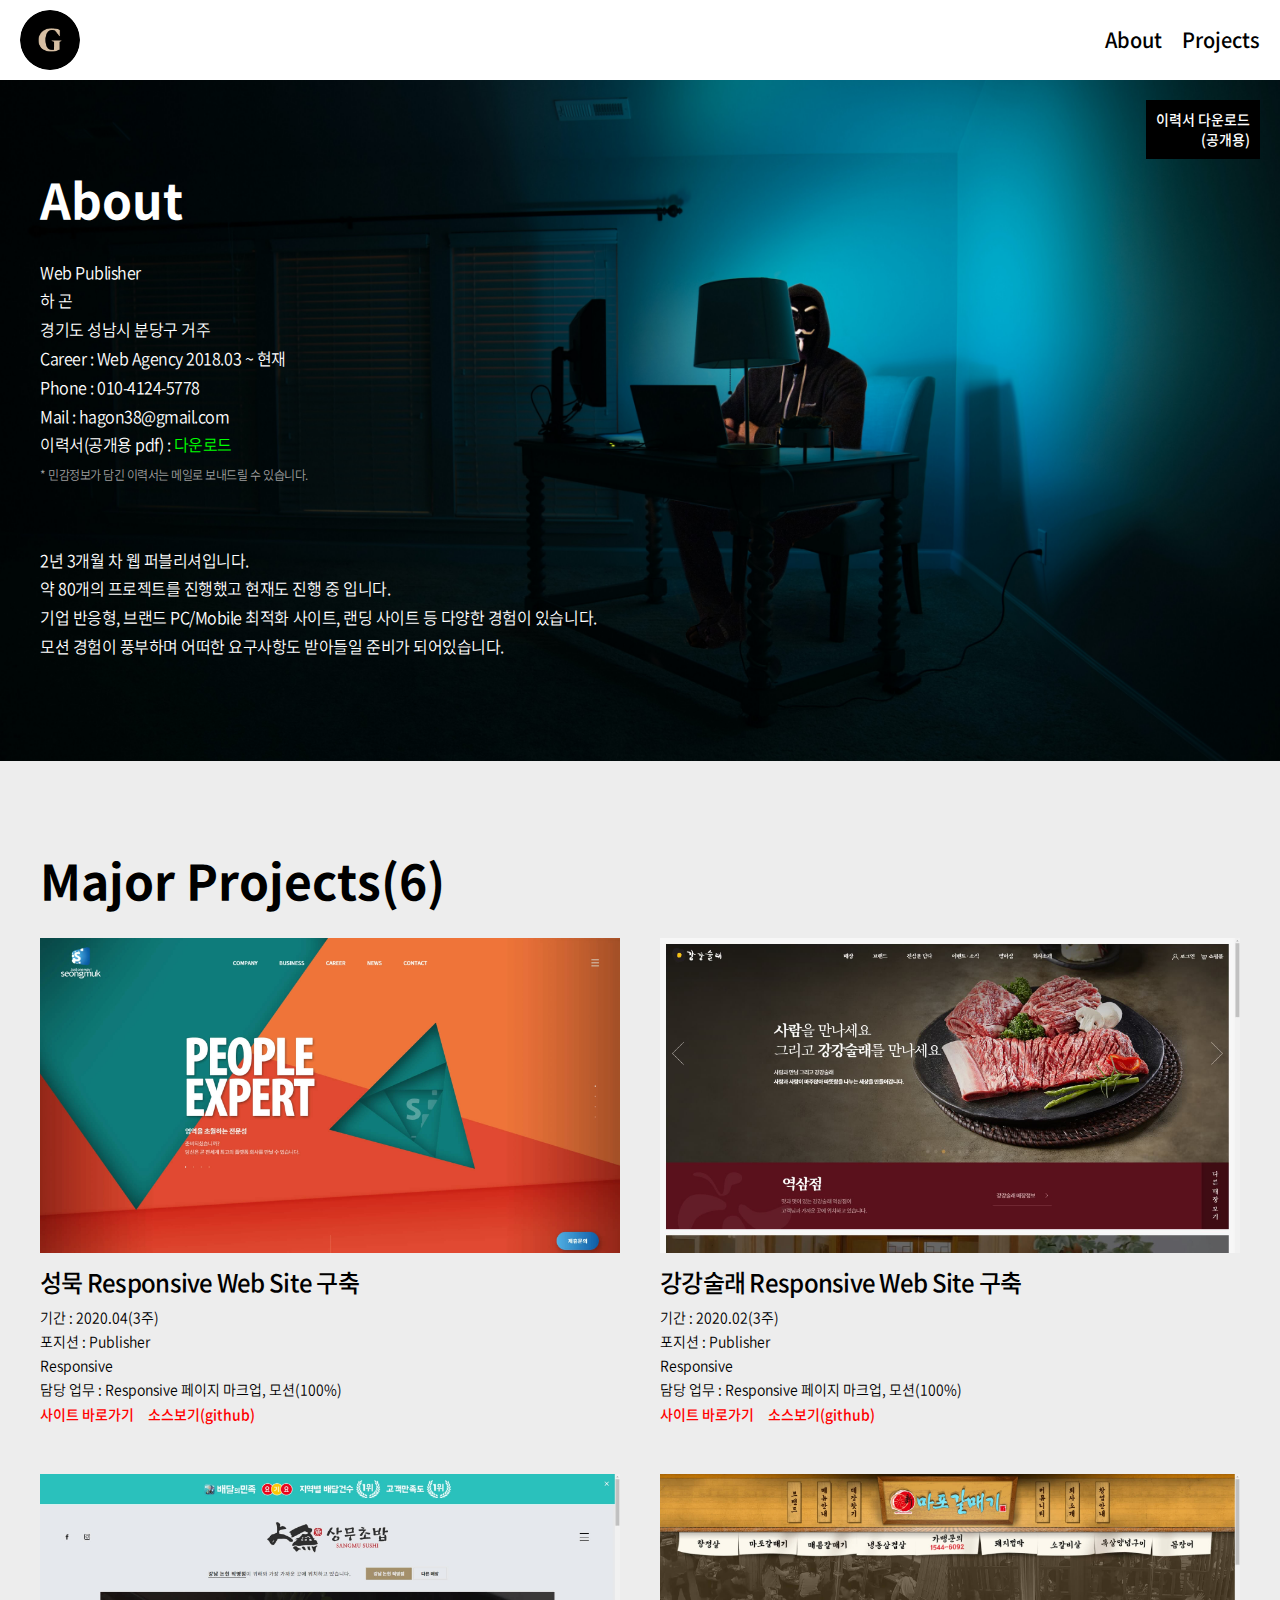
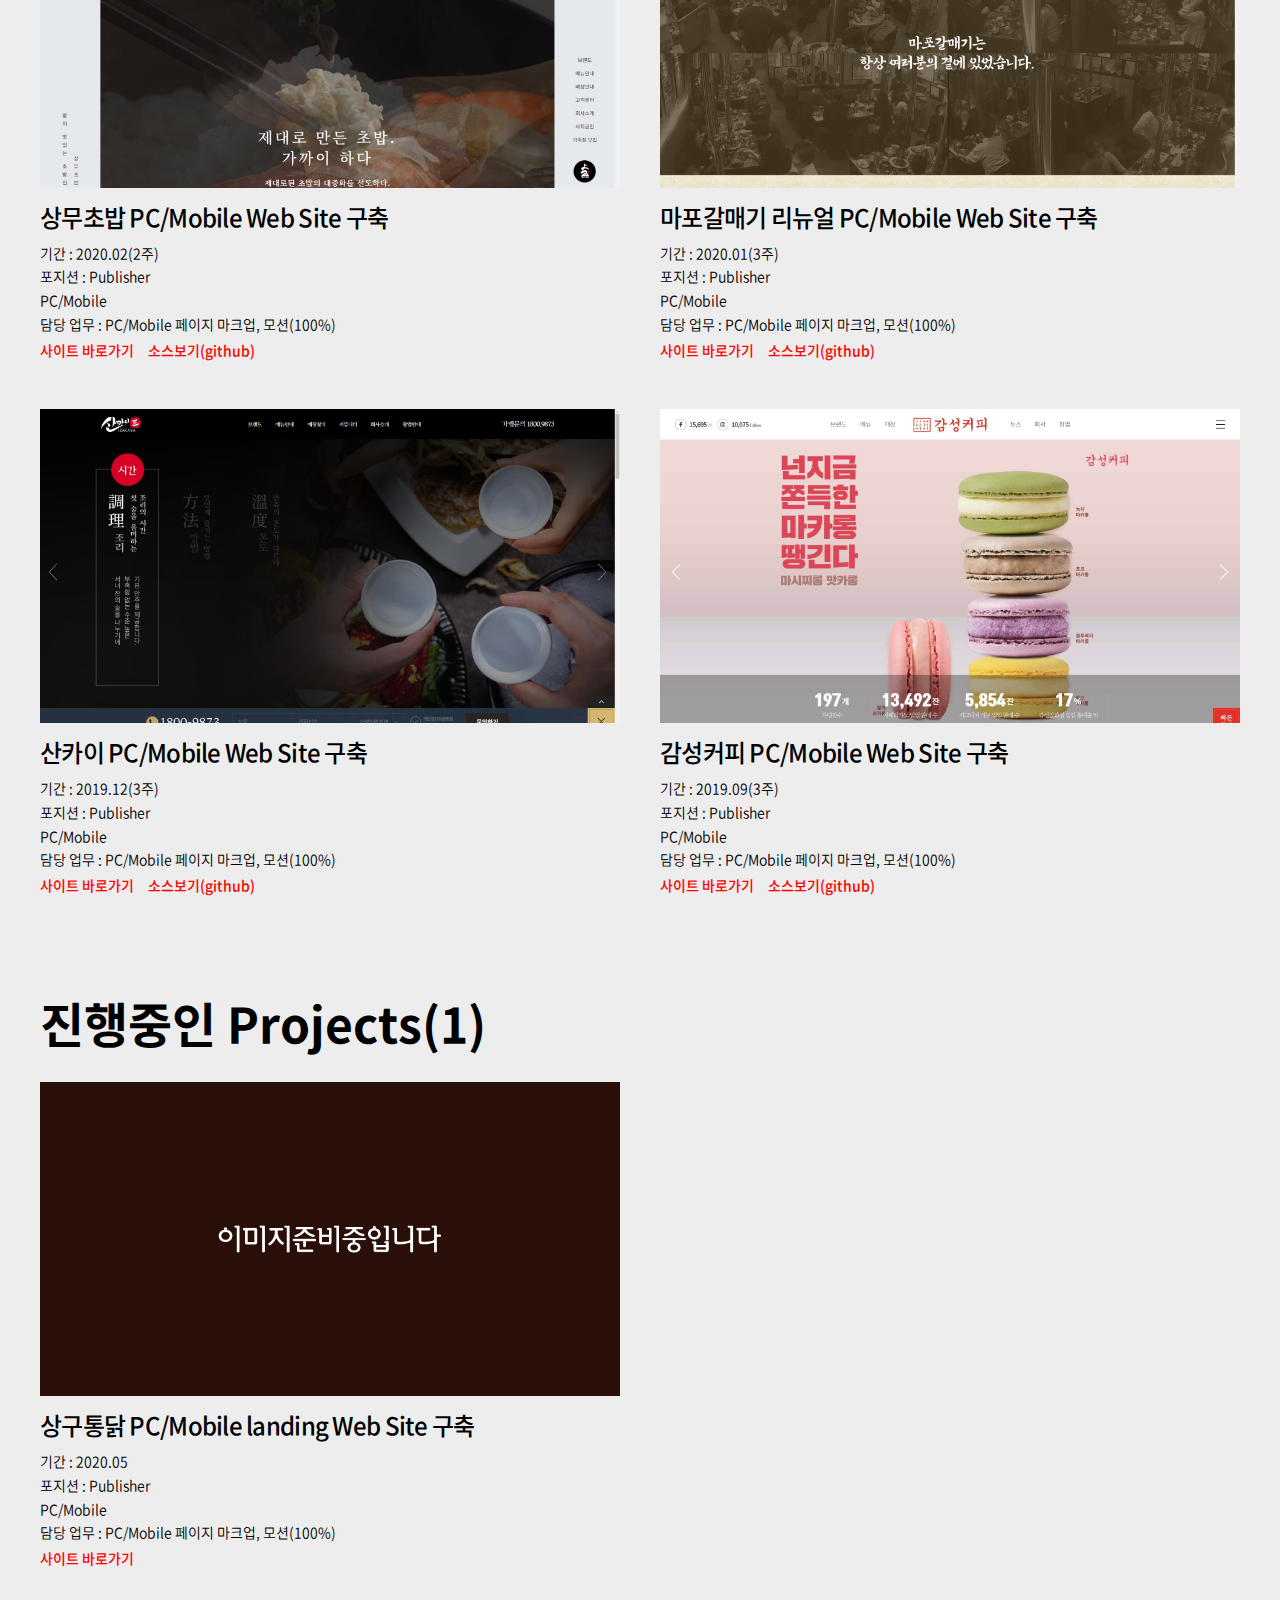
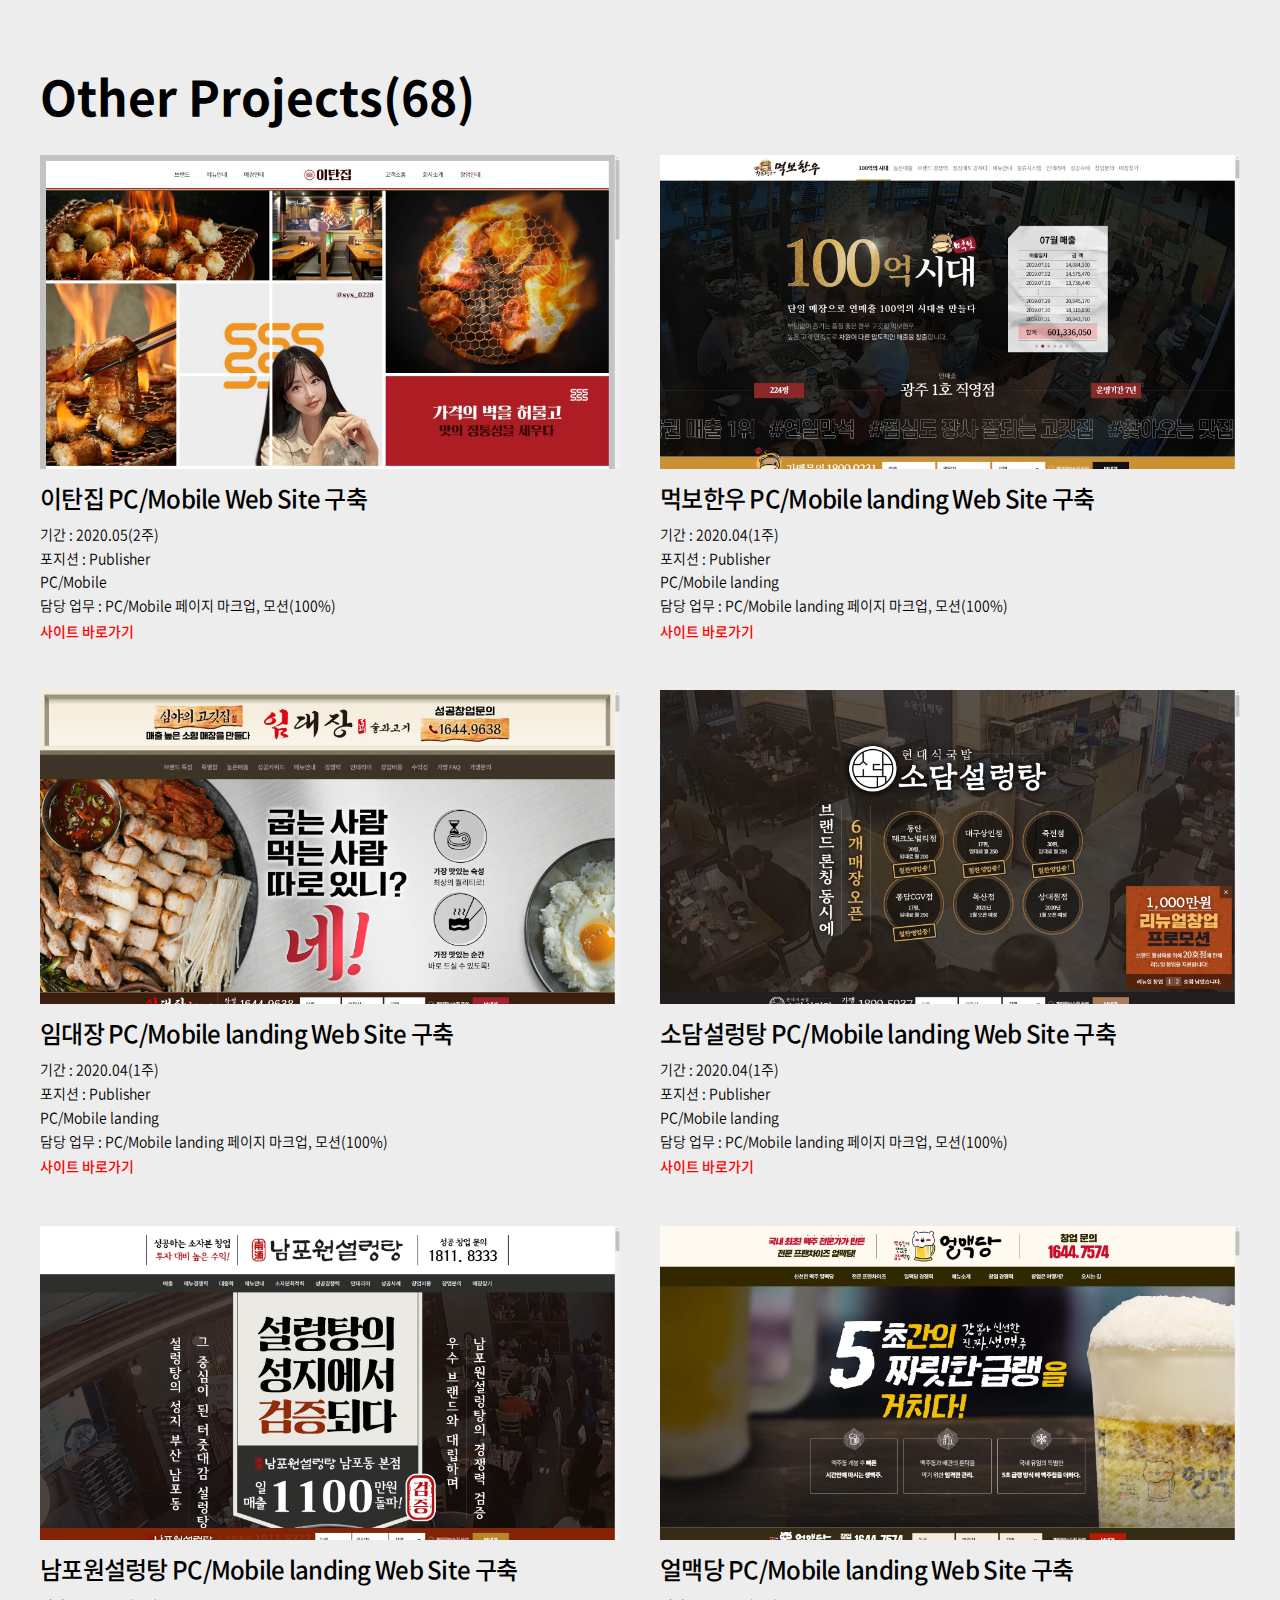
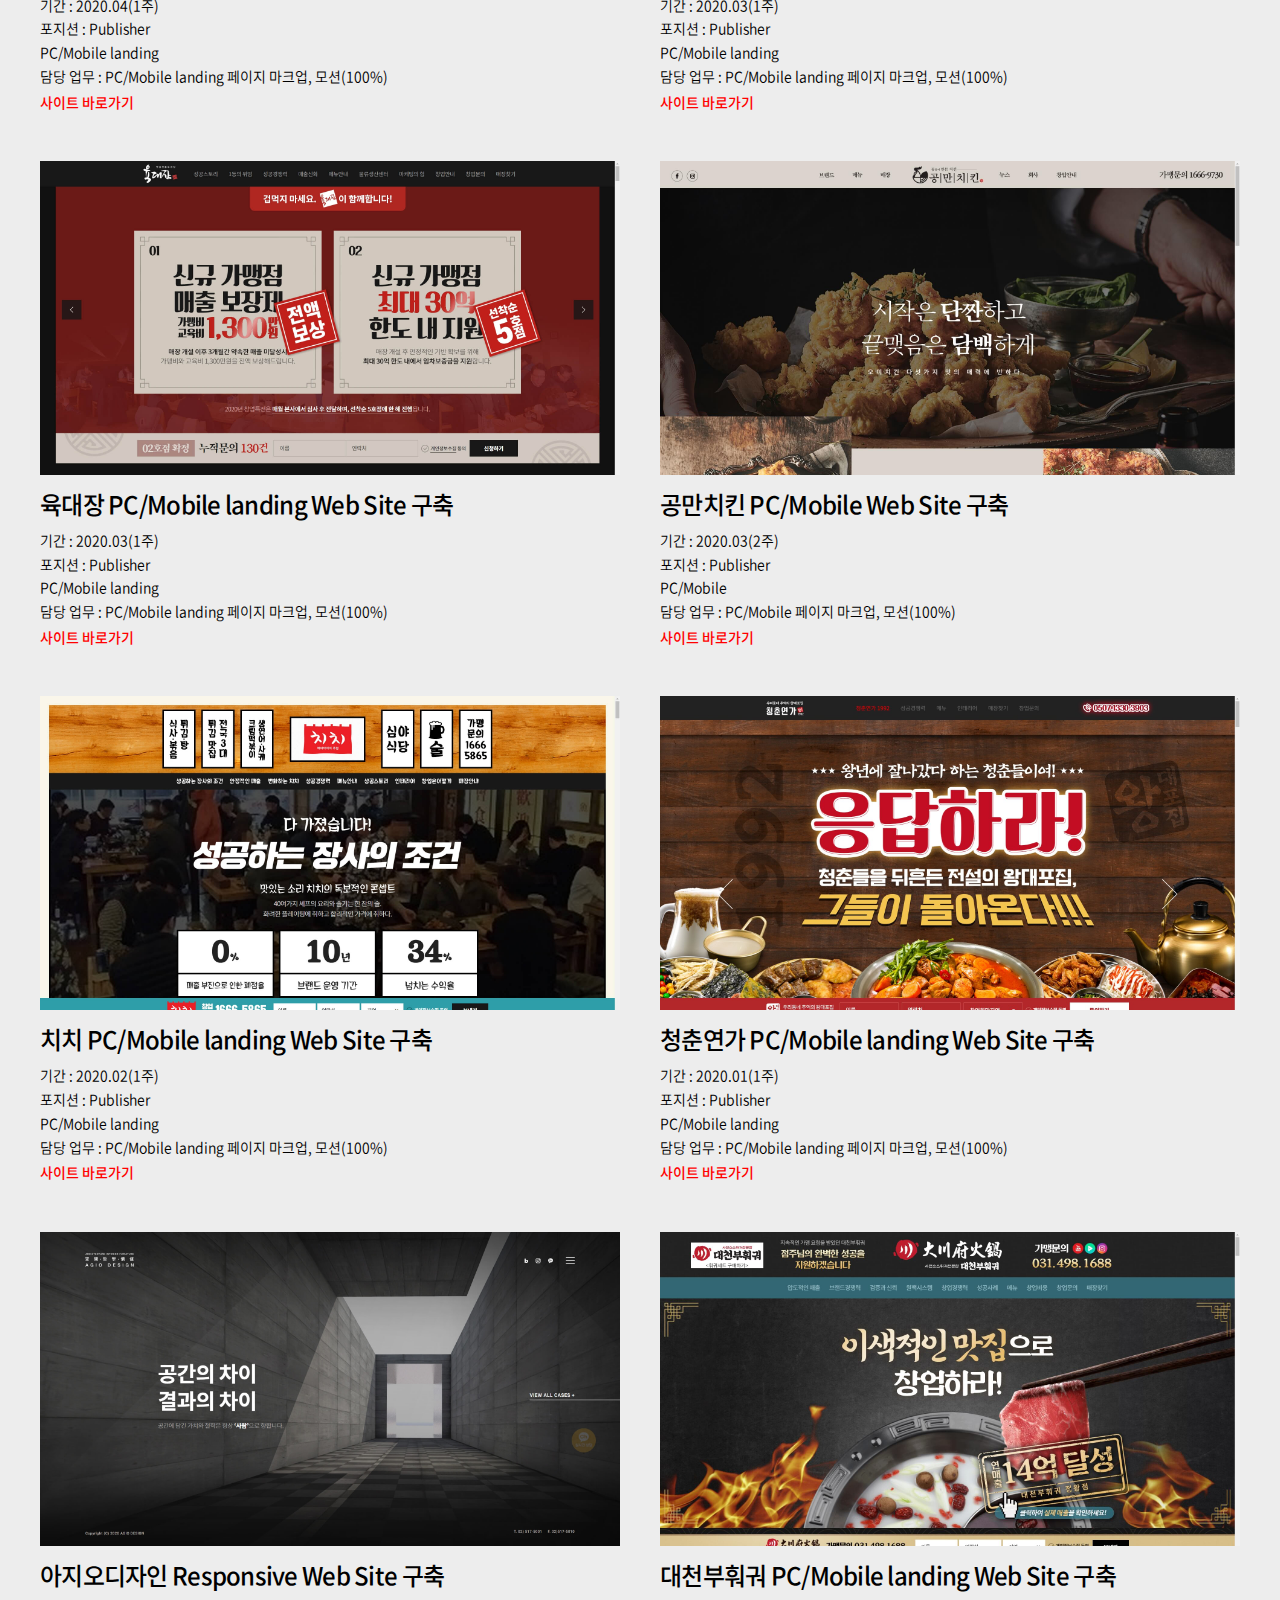
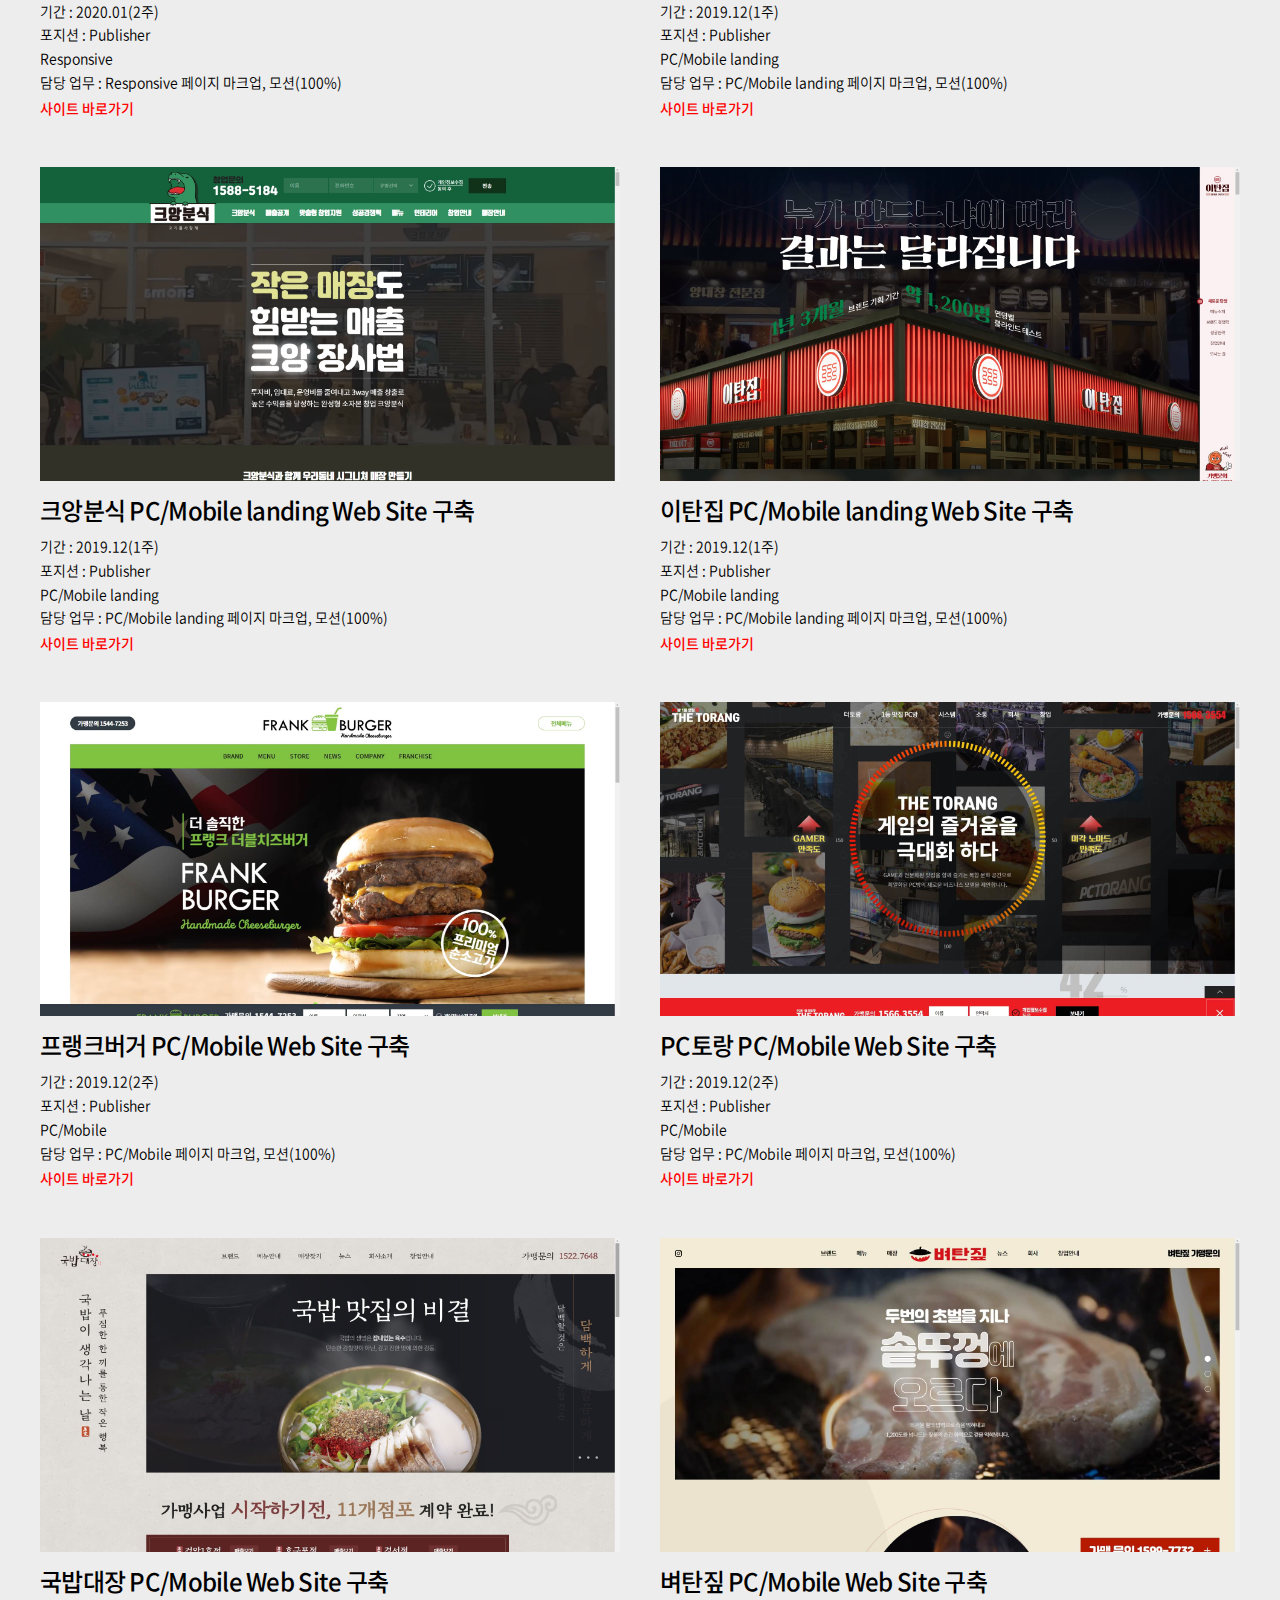
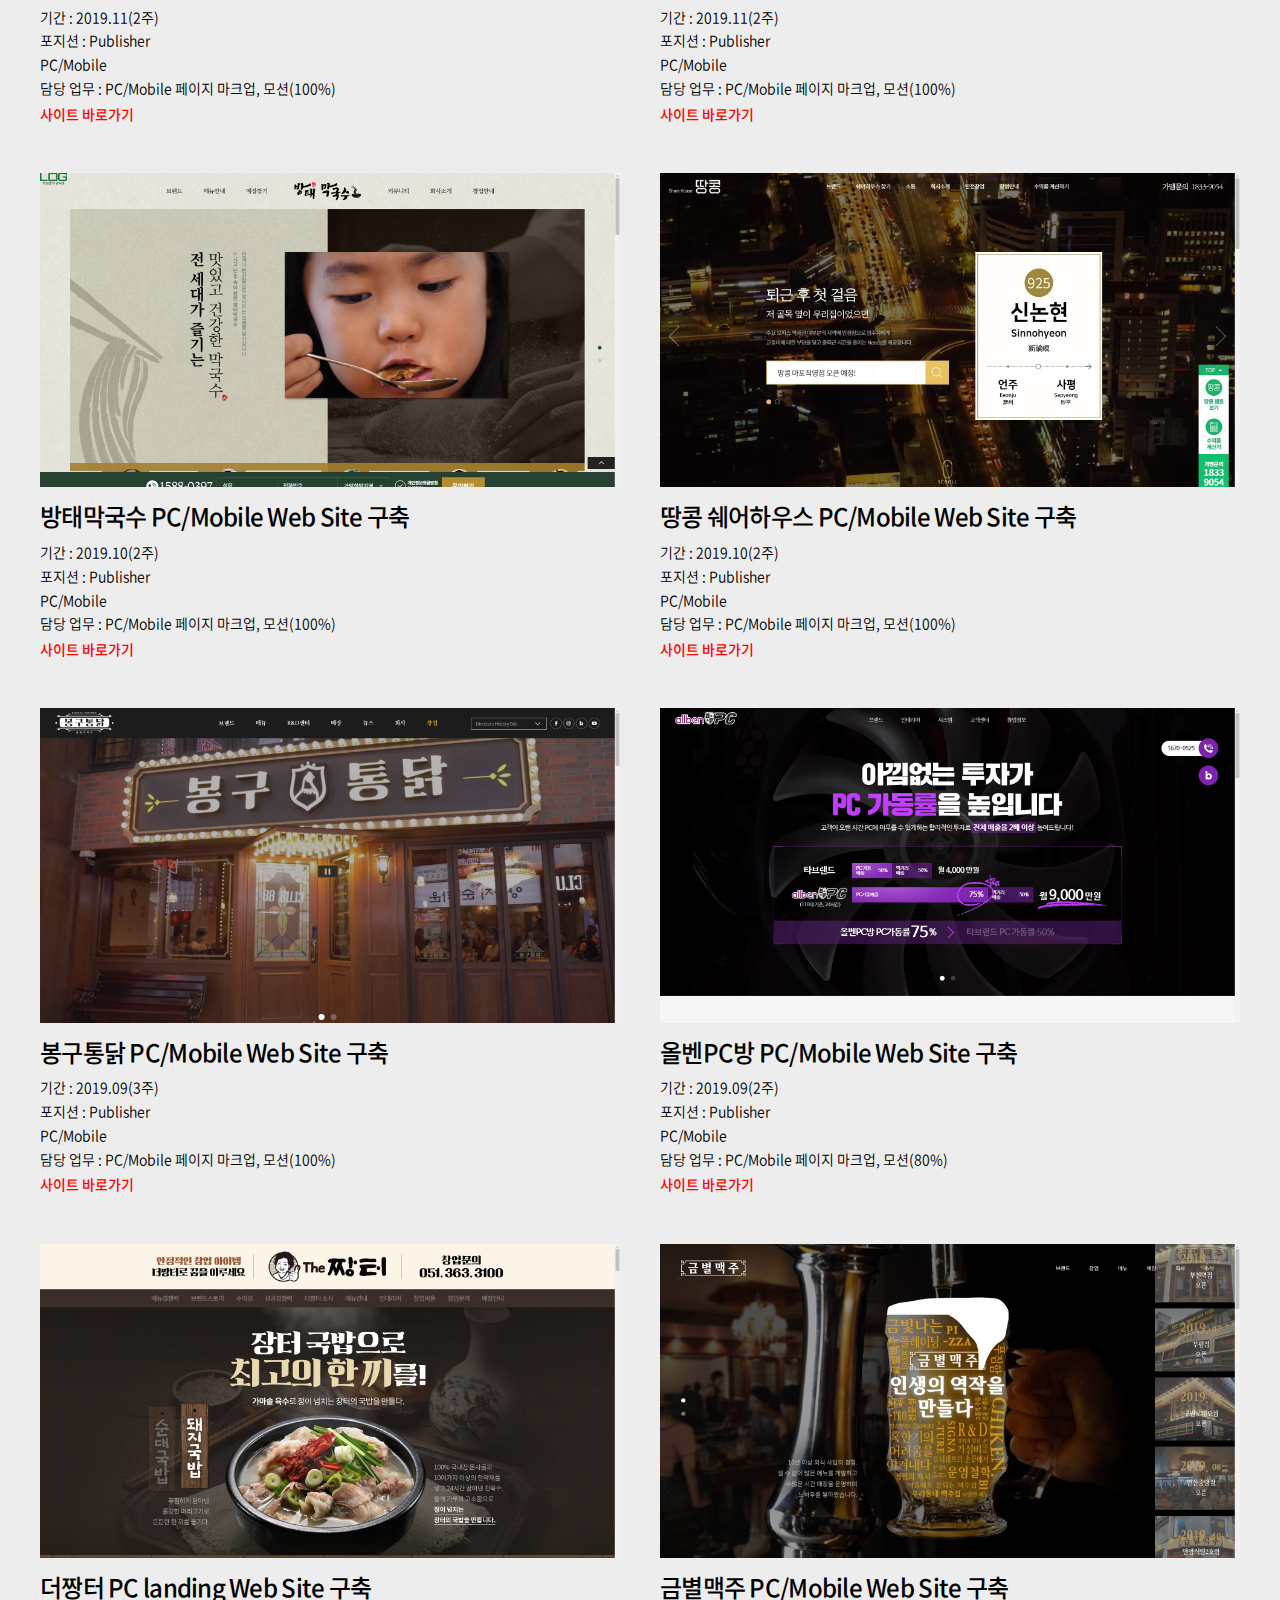
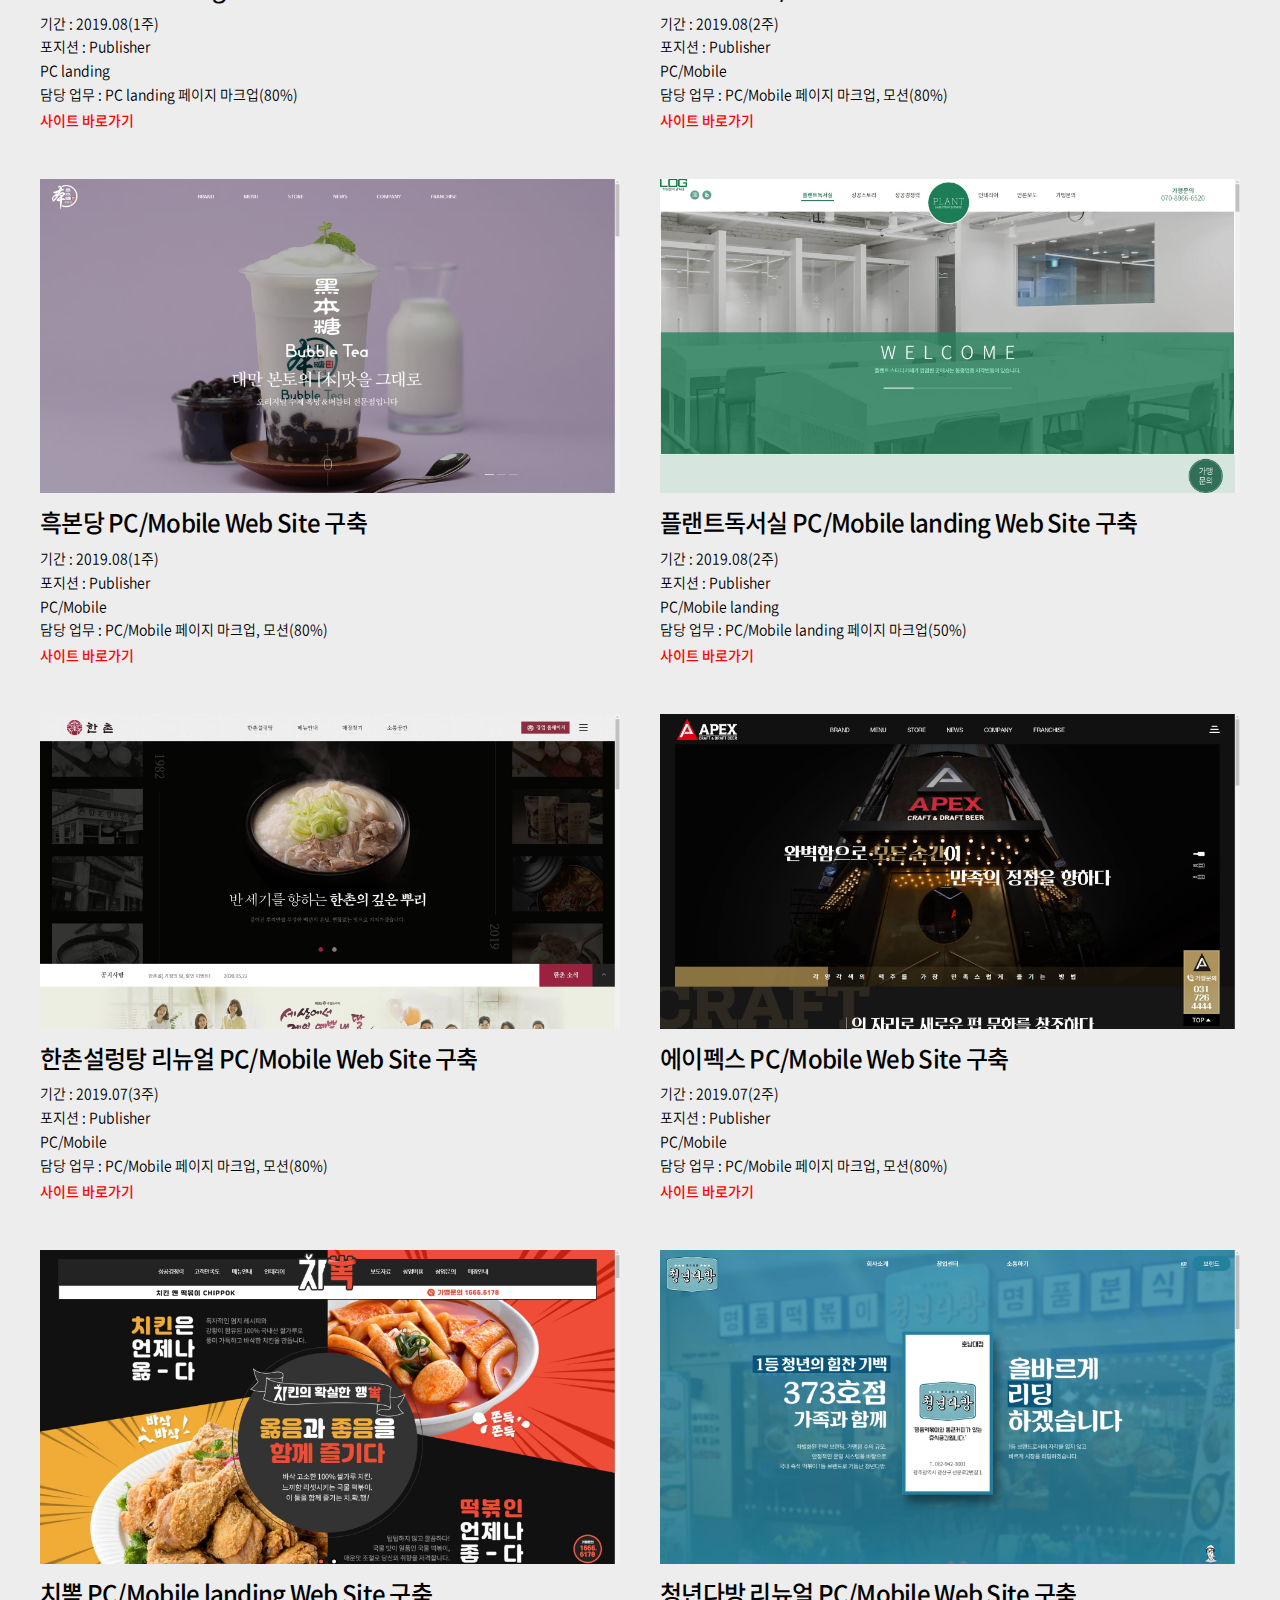
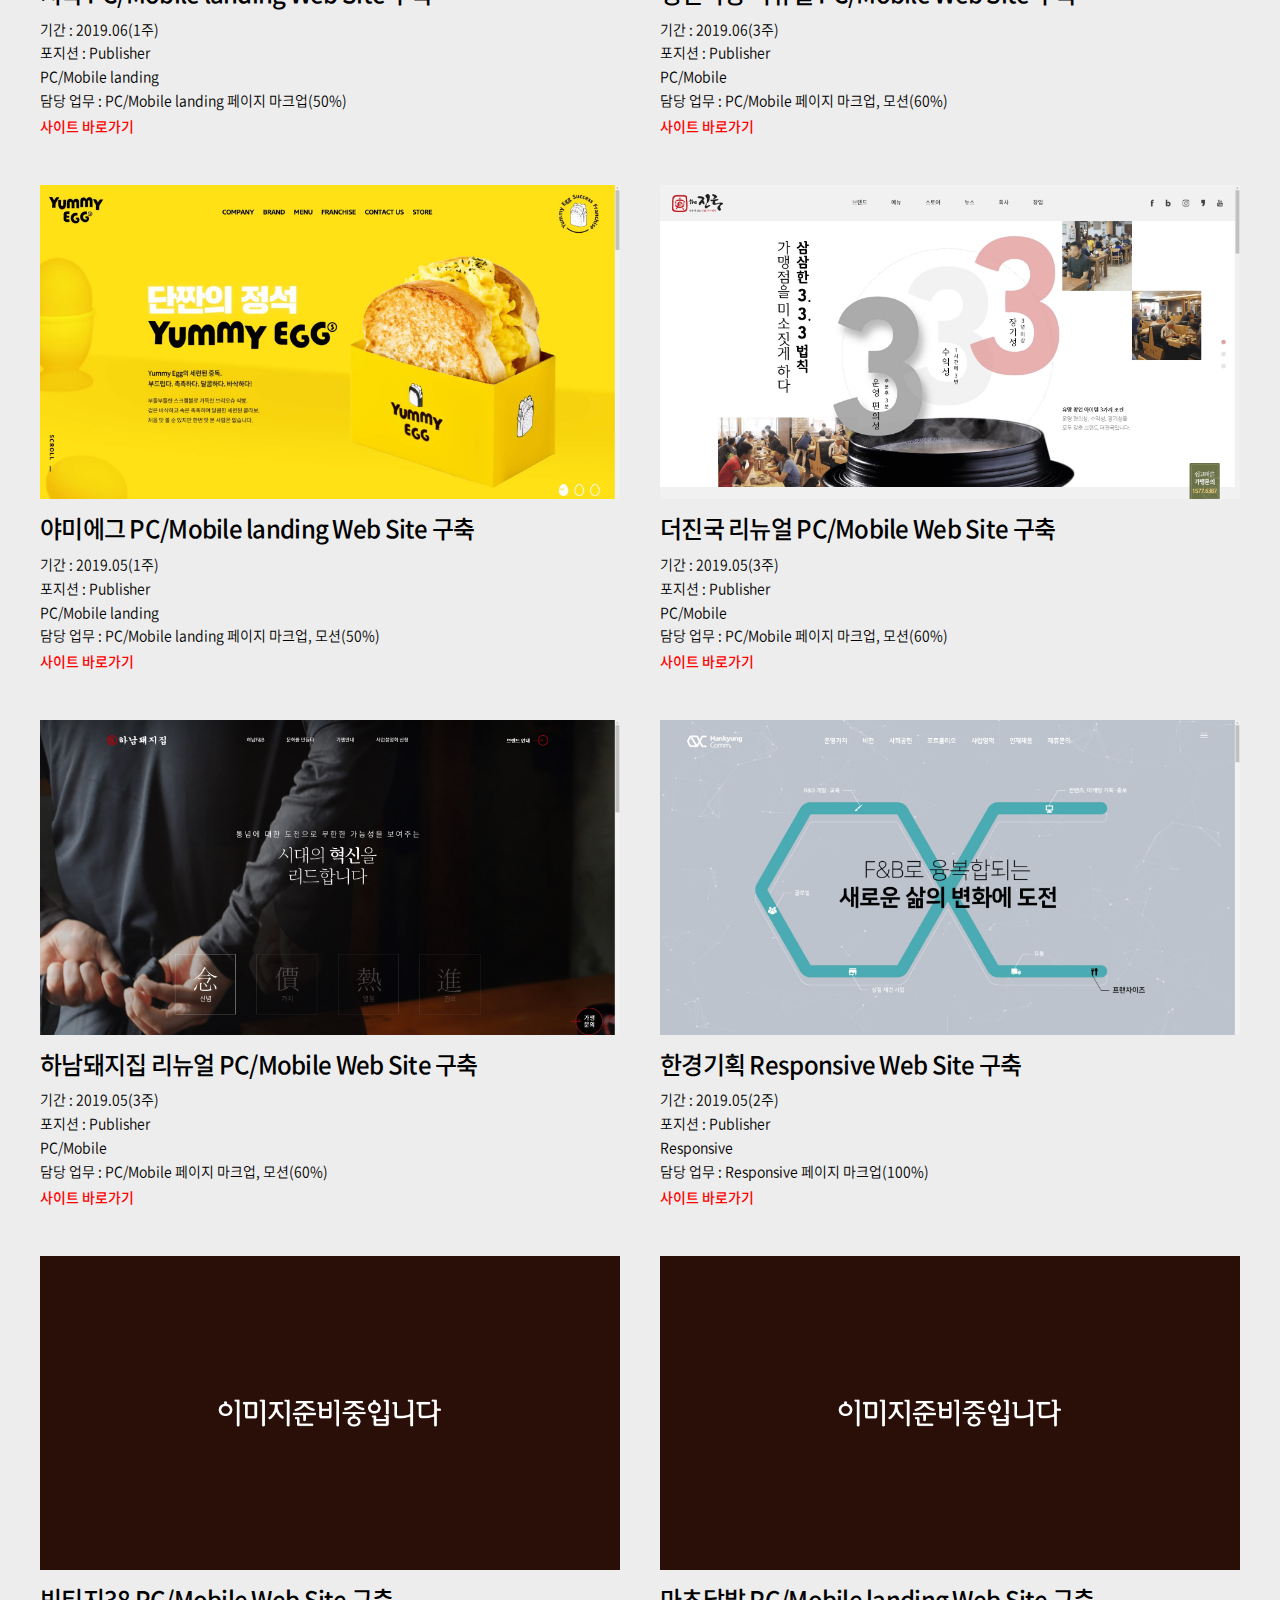
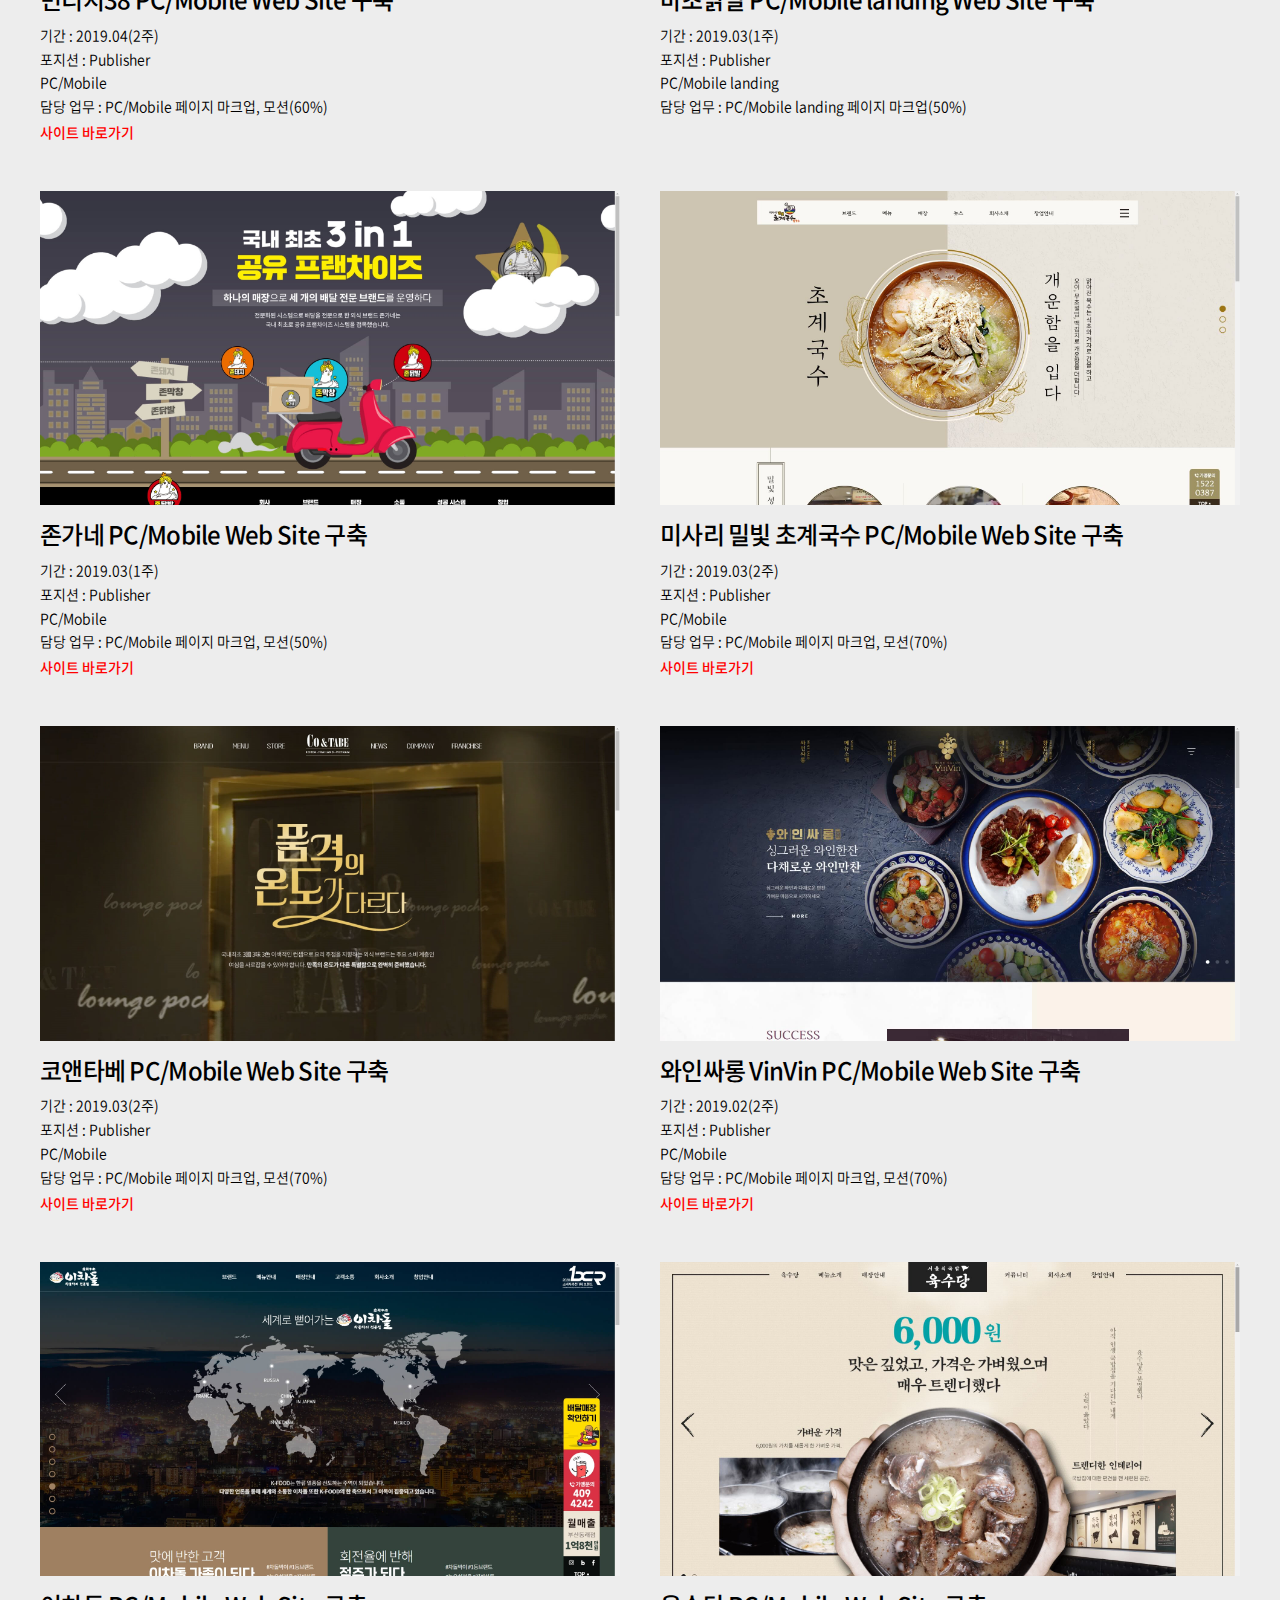
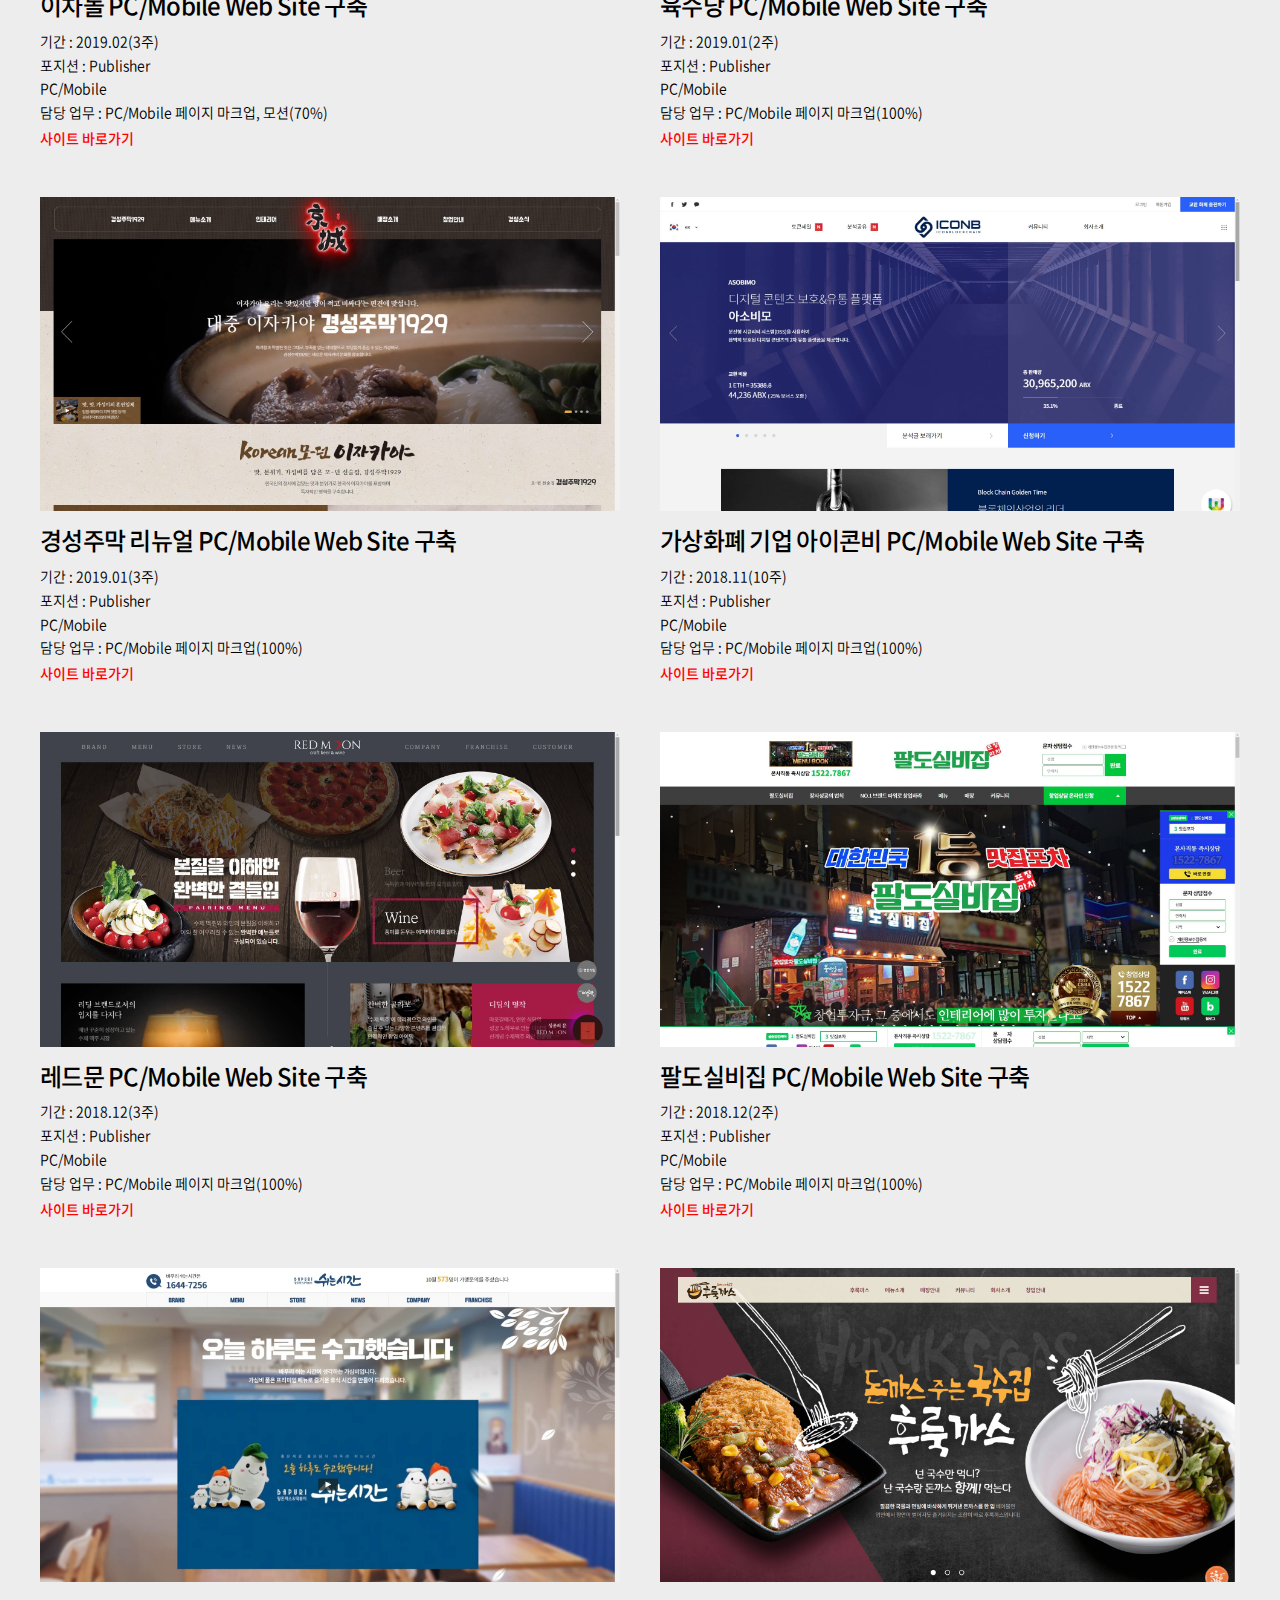
==== commit c9e5ea35: "commit_20200529_2" ====
--- a/index.html
+++ b/index.html
@@ -27,8 +27,8 @@
     <header class="header">
         <a href="/main.html" class="btn_home">메인으로</a>
         <ul class="nav fs_def t_right" id="navigation">
-            <li><a href="#none">PORTFOLIO</a></li>
-            <li><a href="#none">CONTACT</a></li>
+            <li><a href="#none" data-target="int">About</a></li>
+            <li><a href="#none" data-target="projects">Projects</a></li>
         </ul>
     </header>
     <!-- //header end -->
@@ -37,7 +37,7 @@
         <!-- introduce start -->
         <div class="int layer bg chapters">
             <div class="inner">
-                <p class="title">Introduce</p>
+                <p class="title">About</p>
                 <p class="text">
                     Web Publisher<br>
                     하 곤<br>
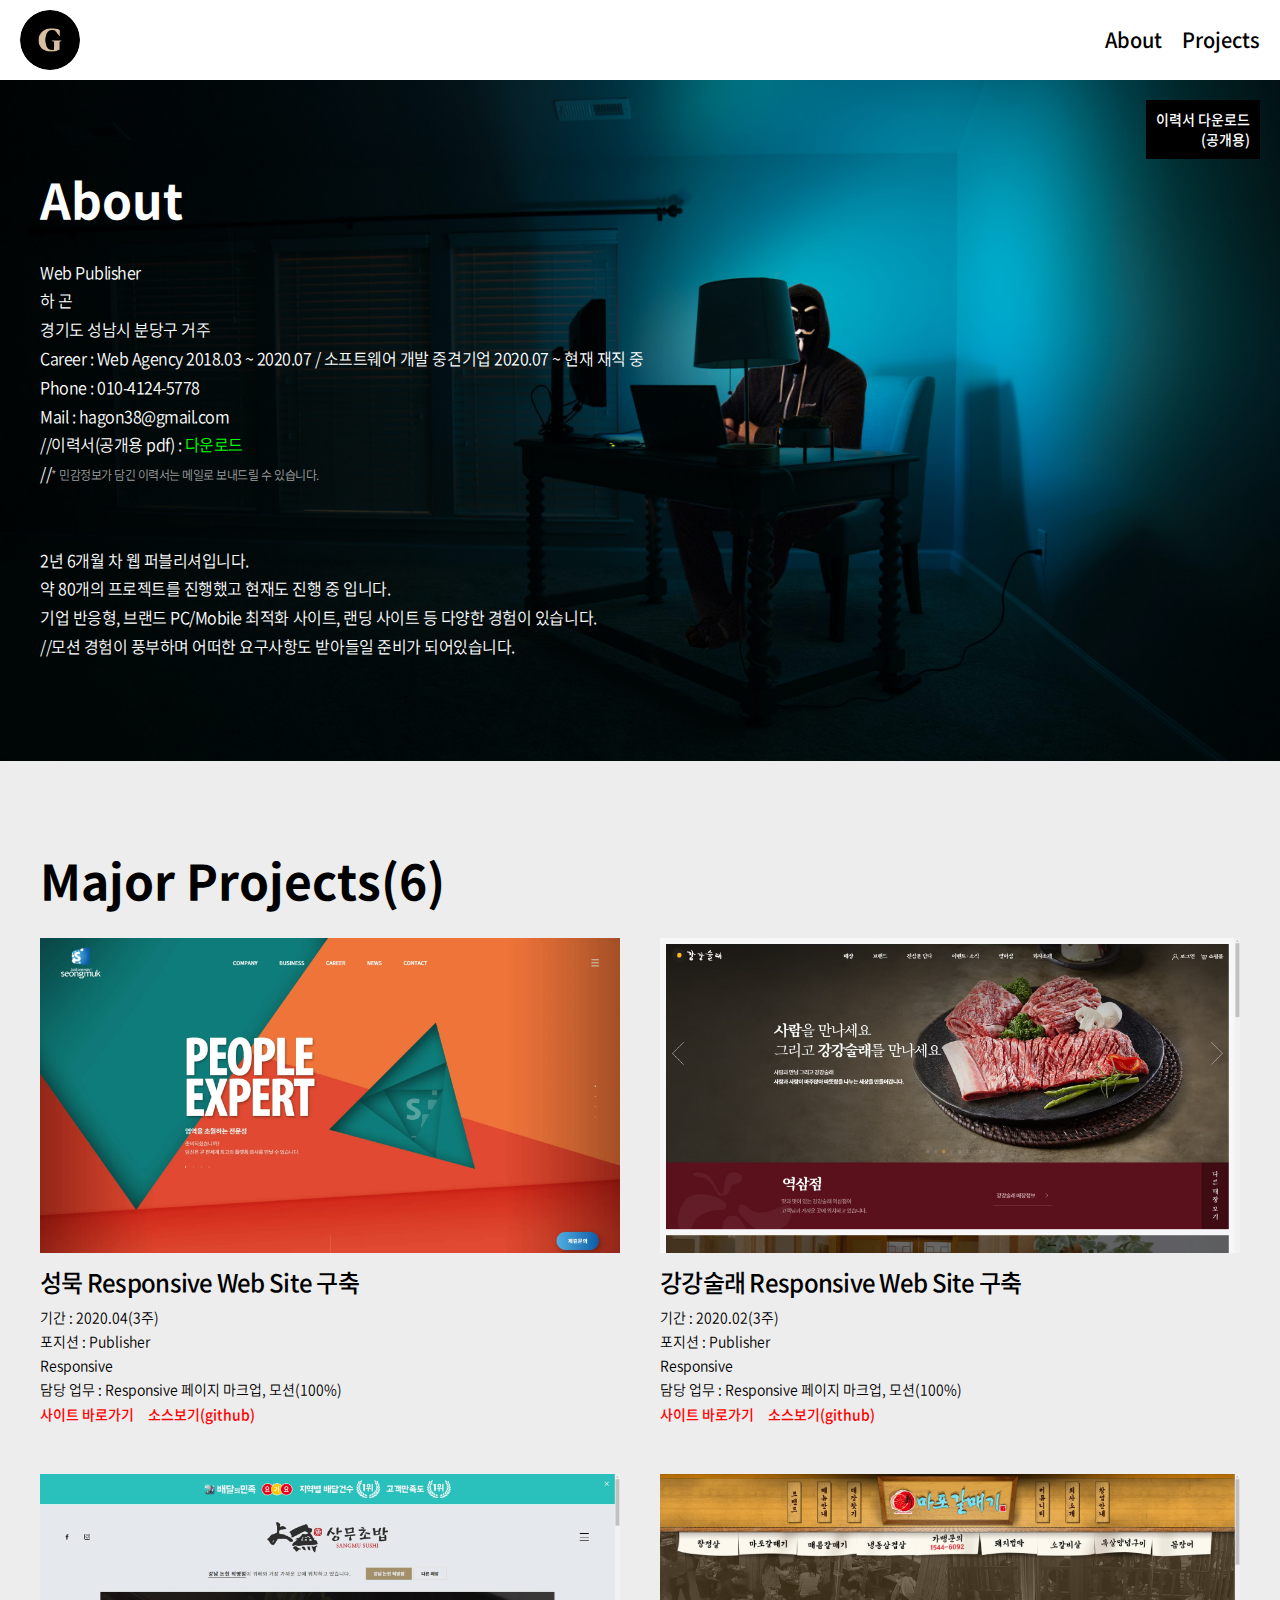
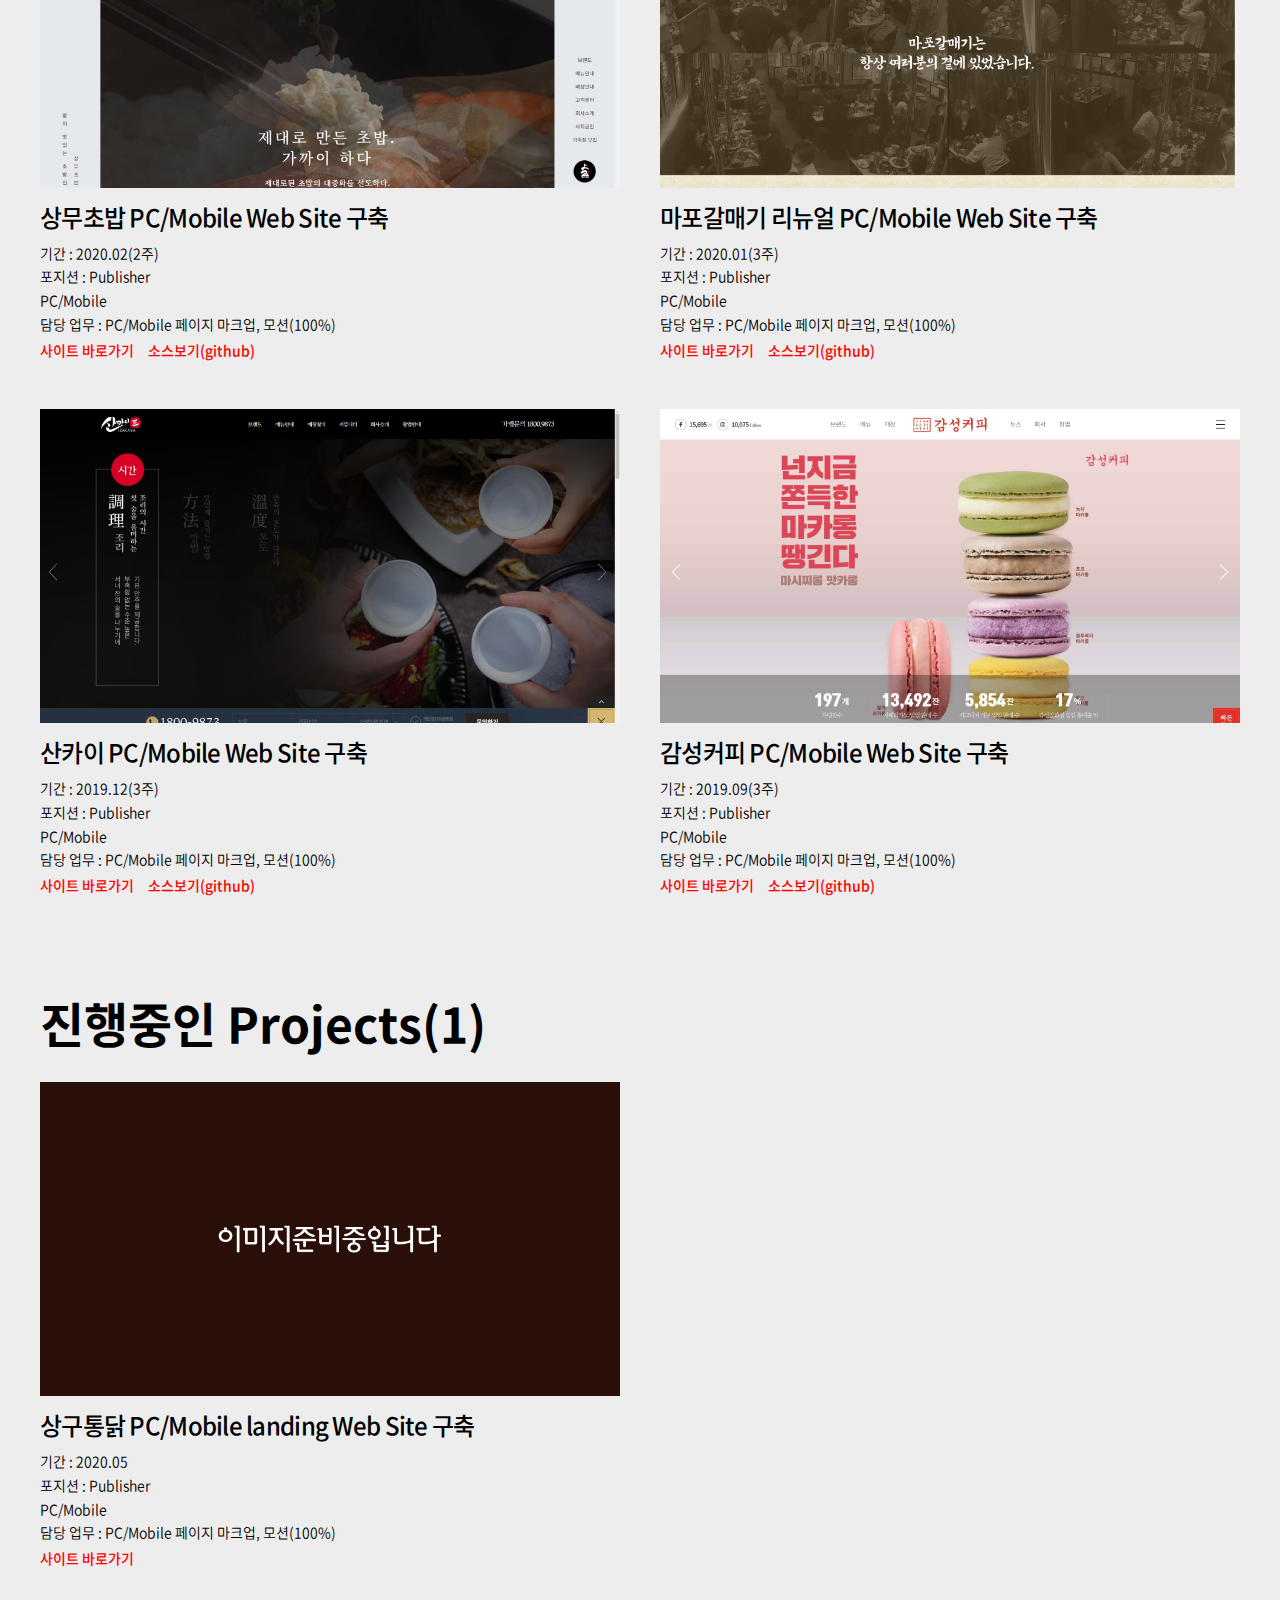
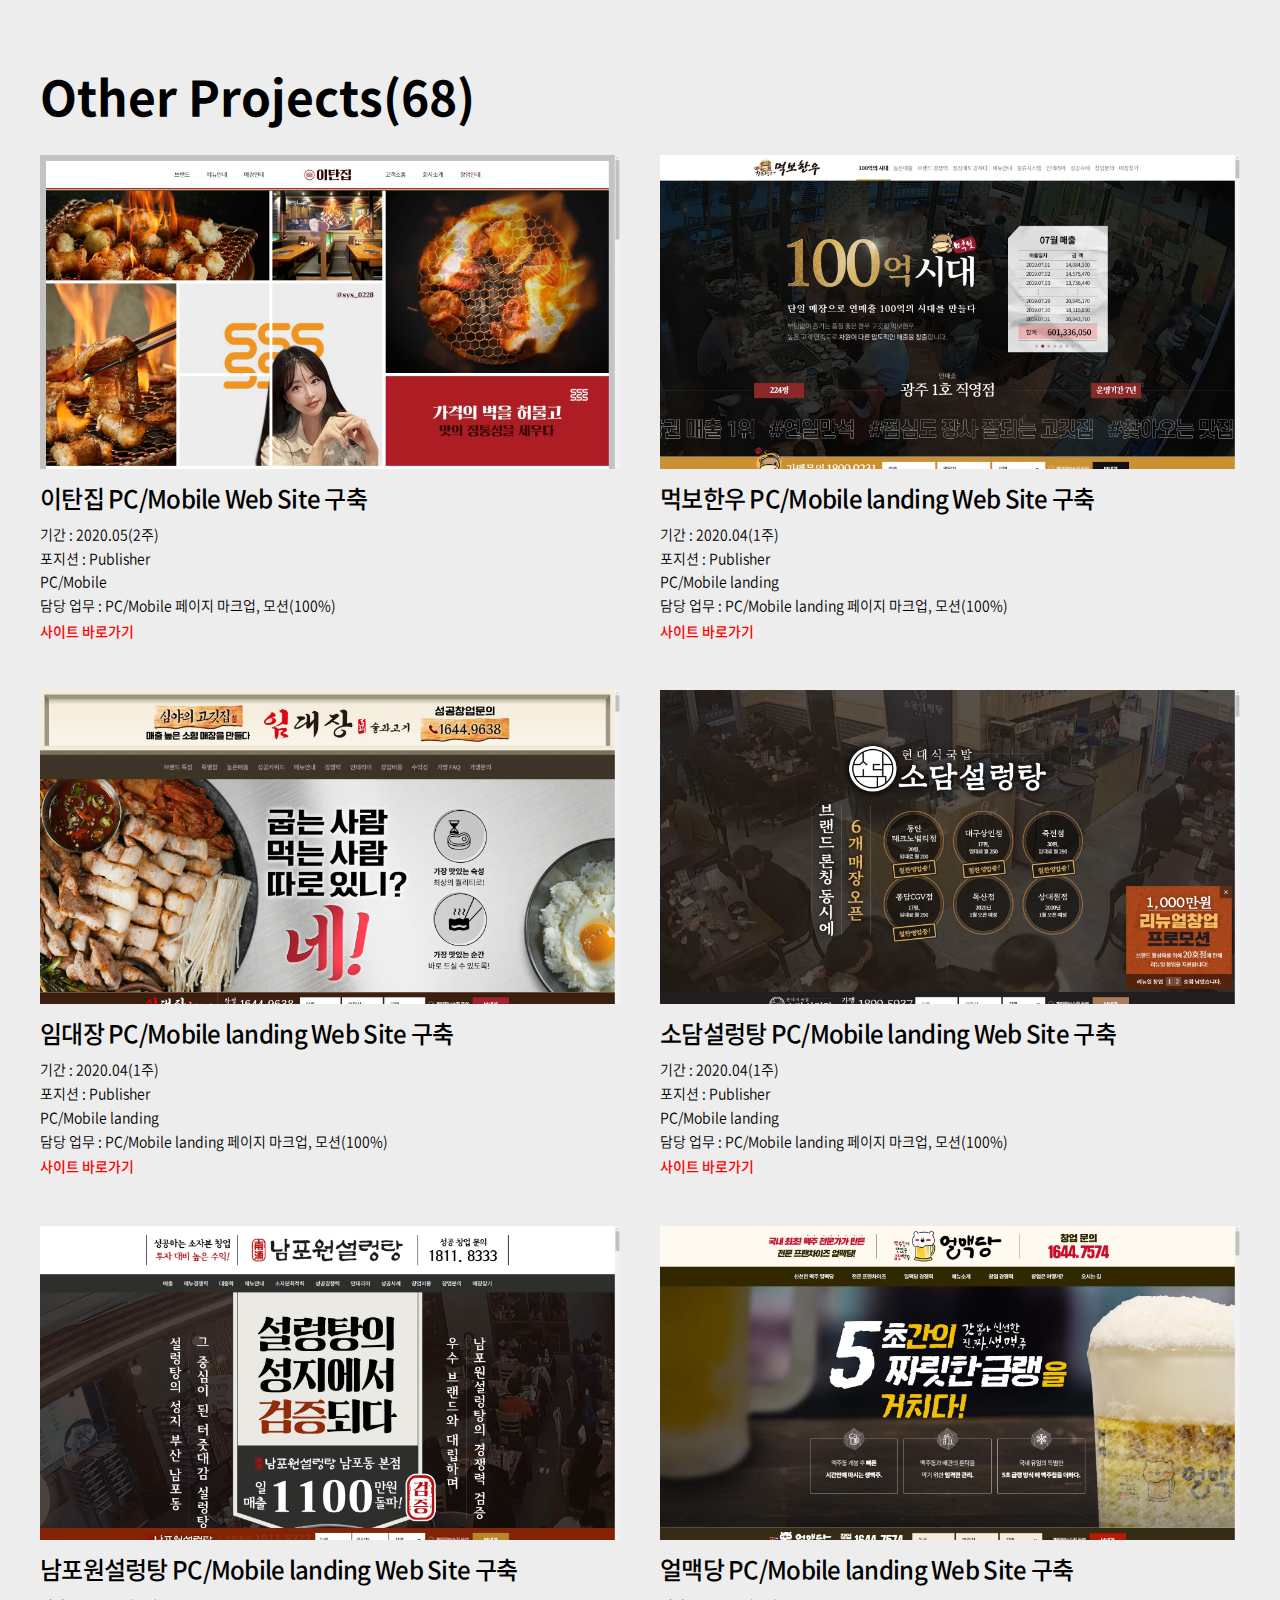
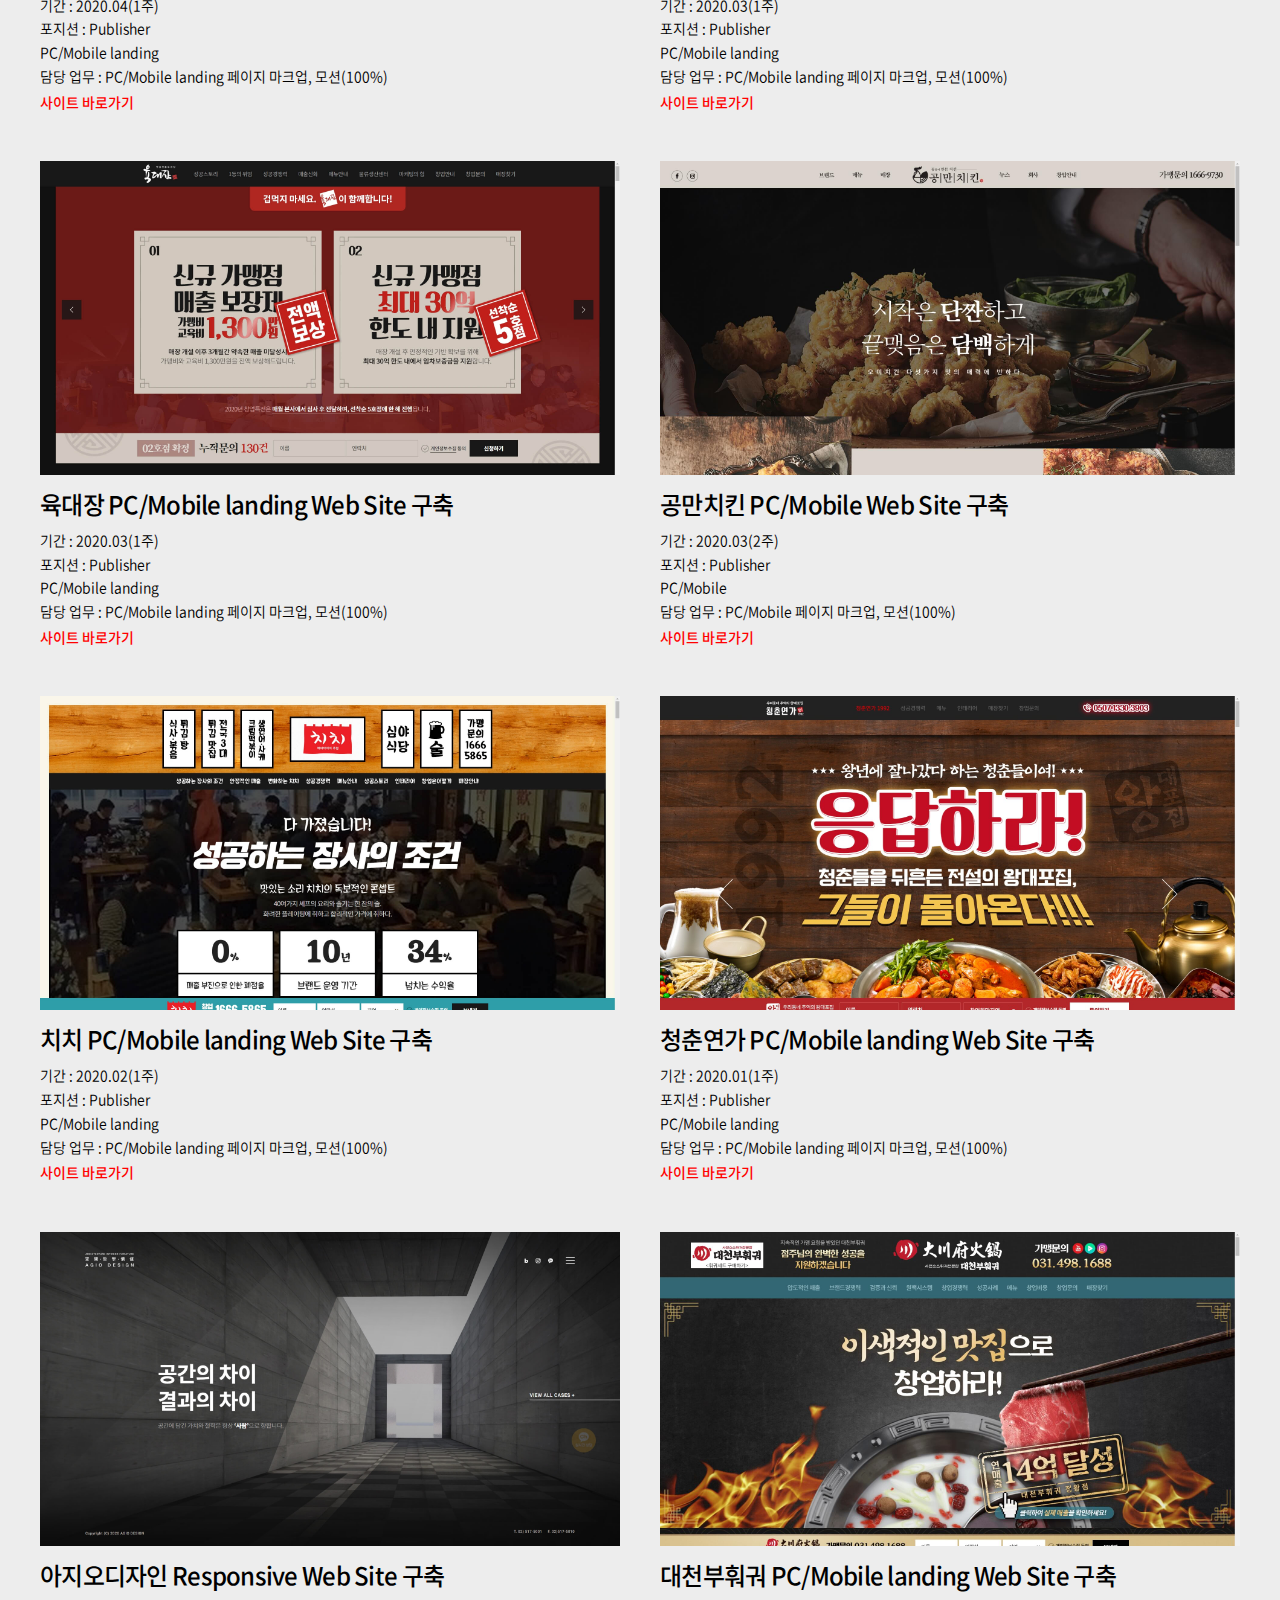
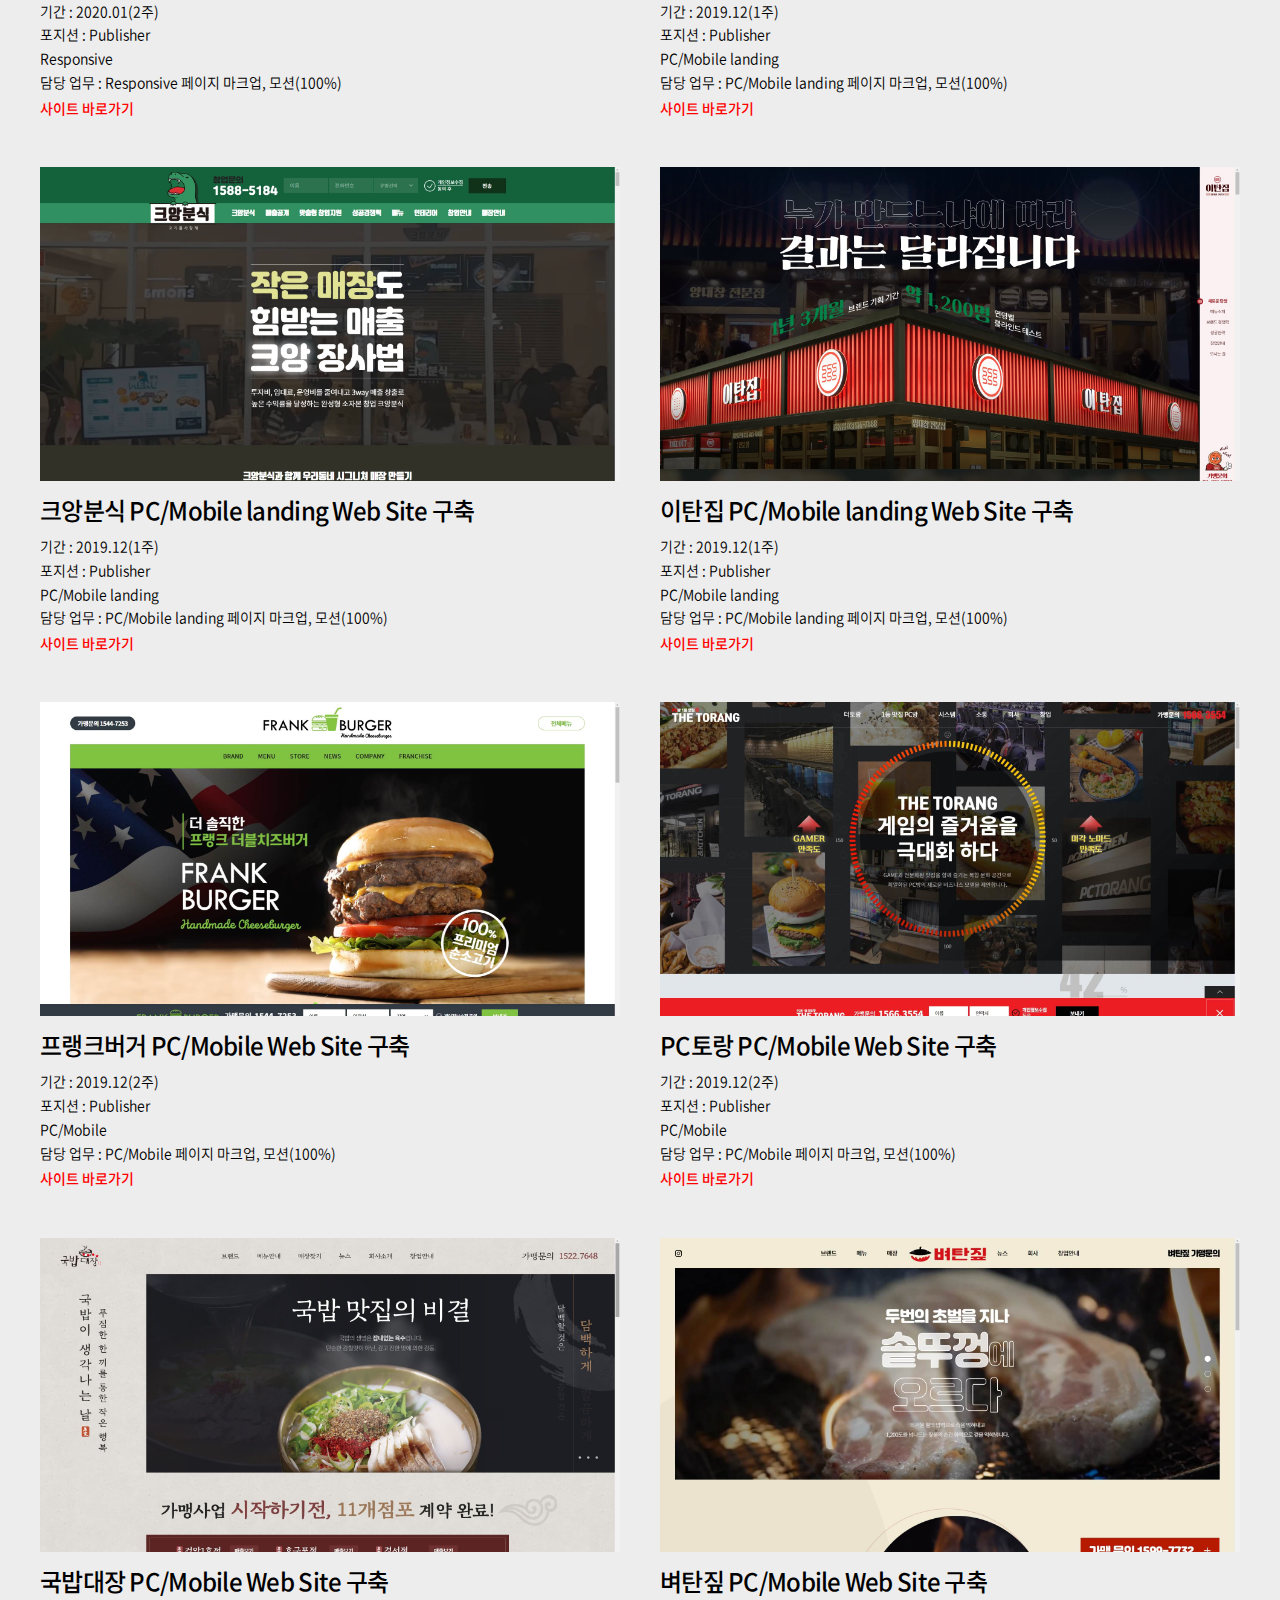
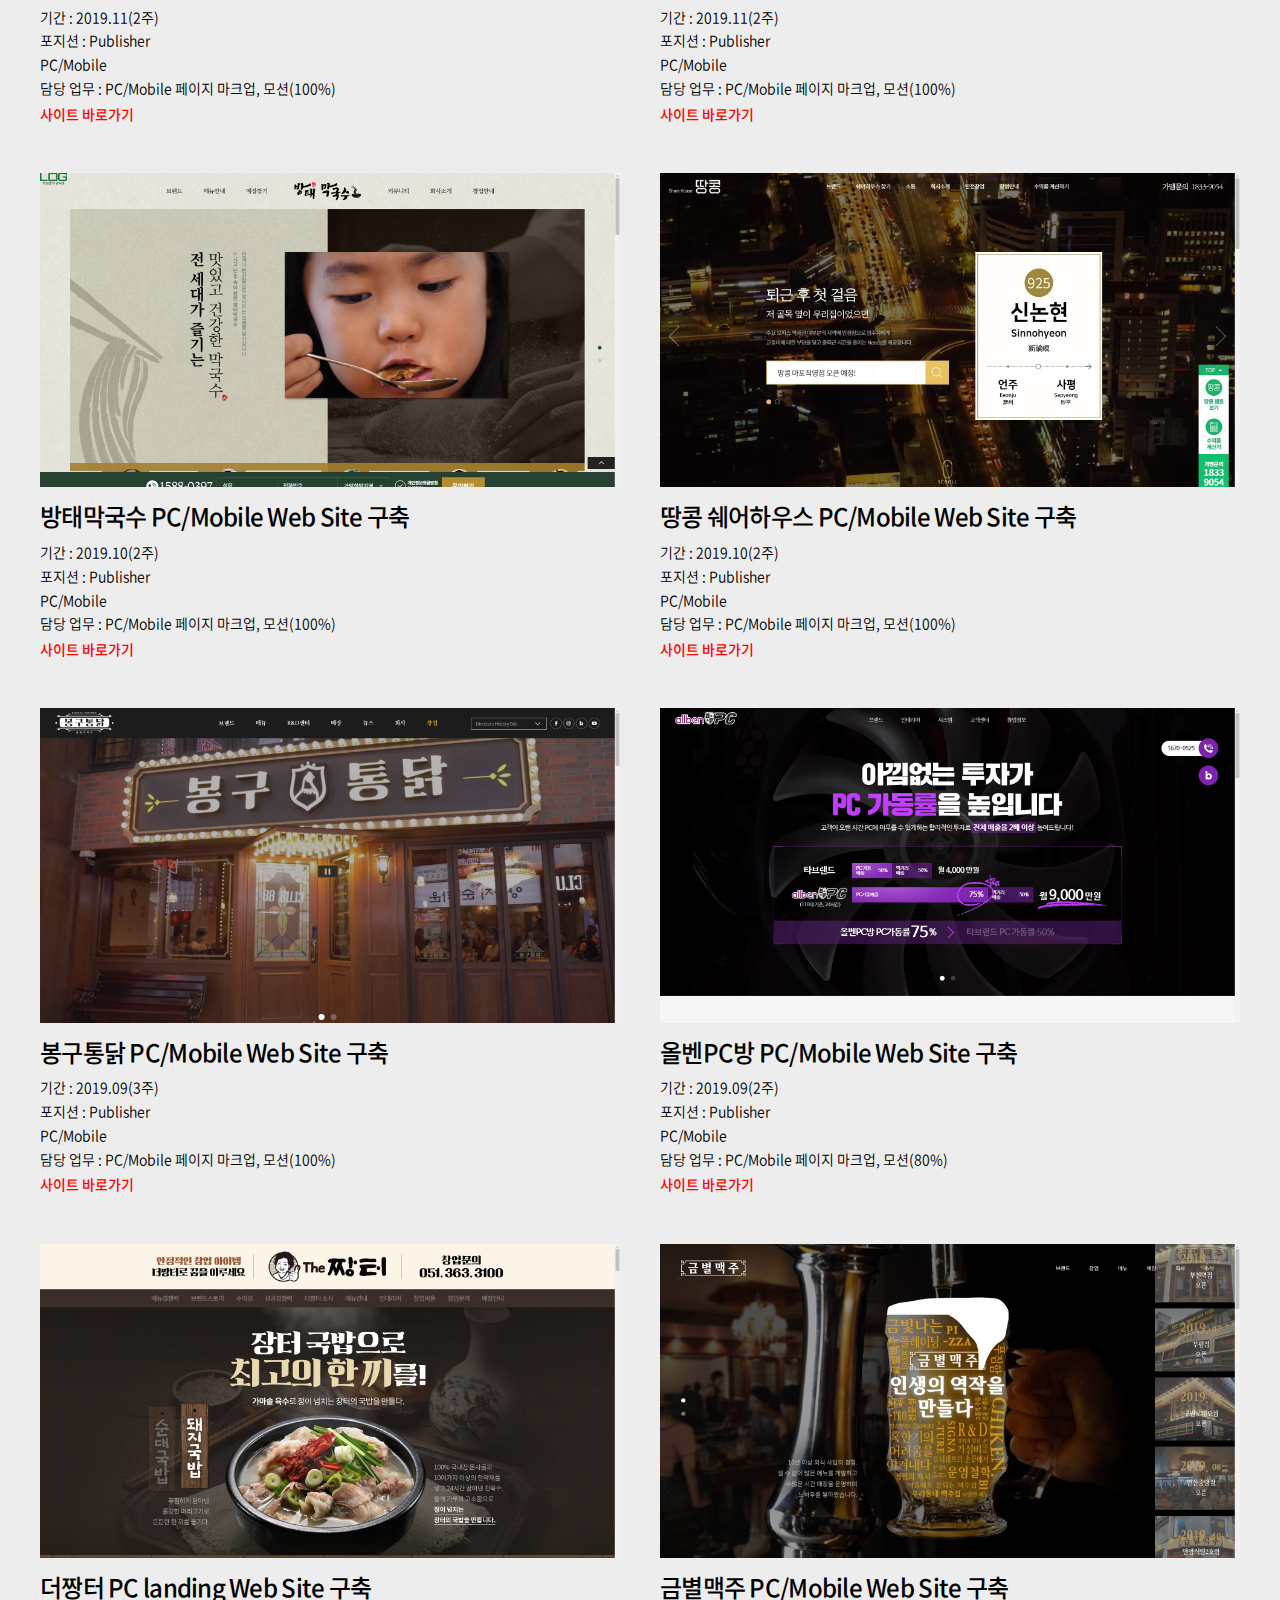
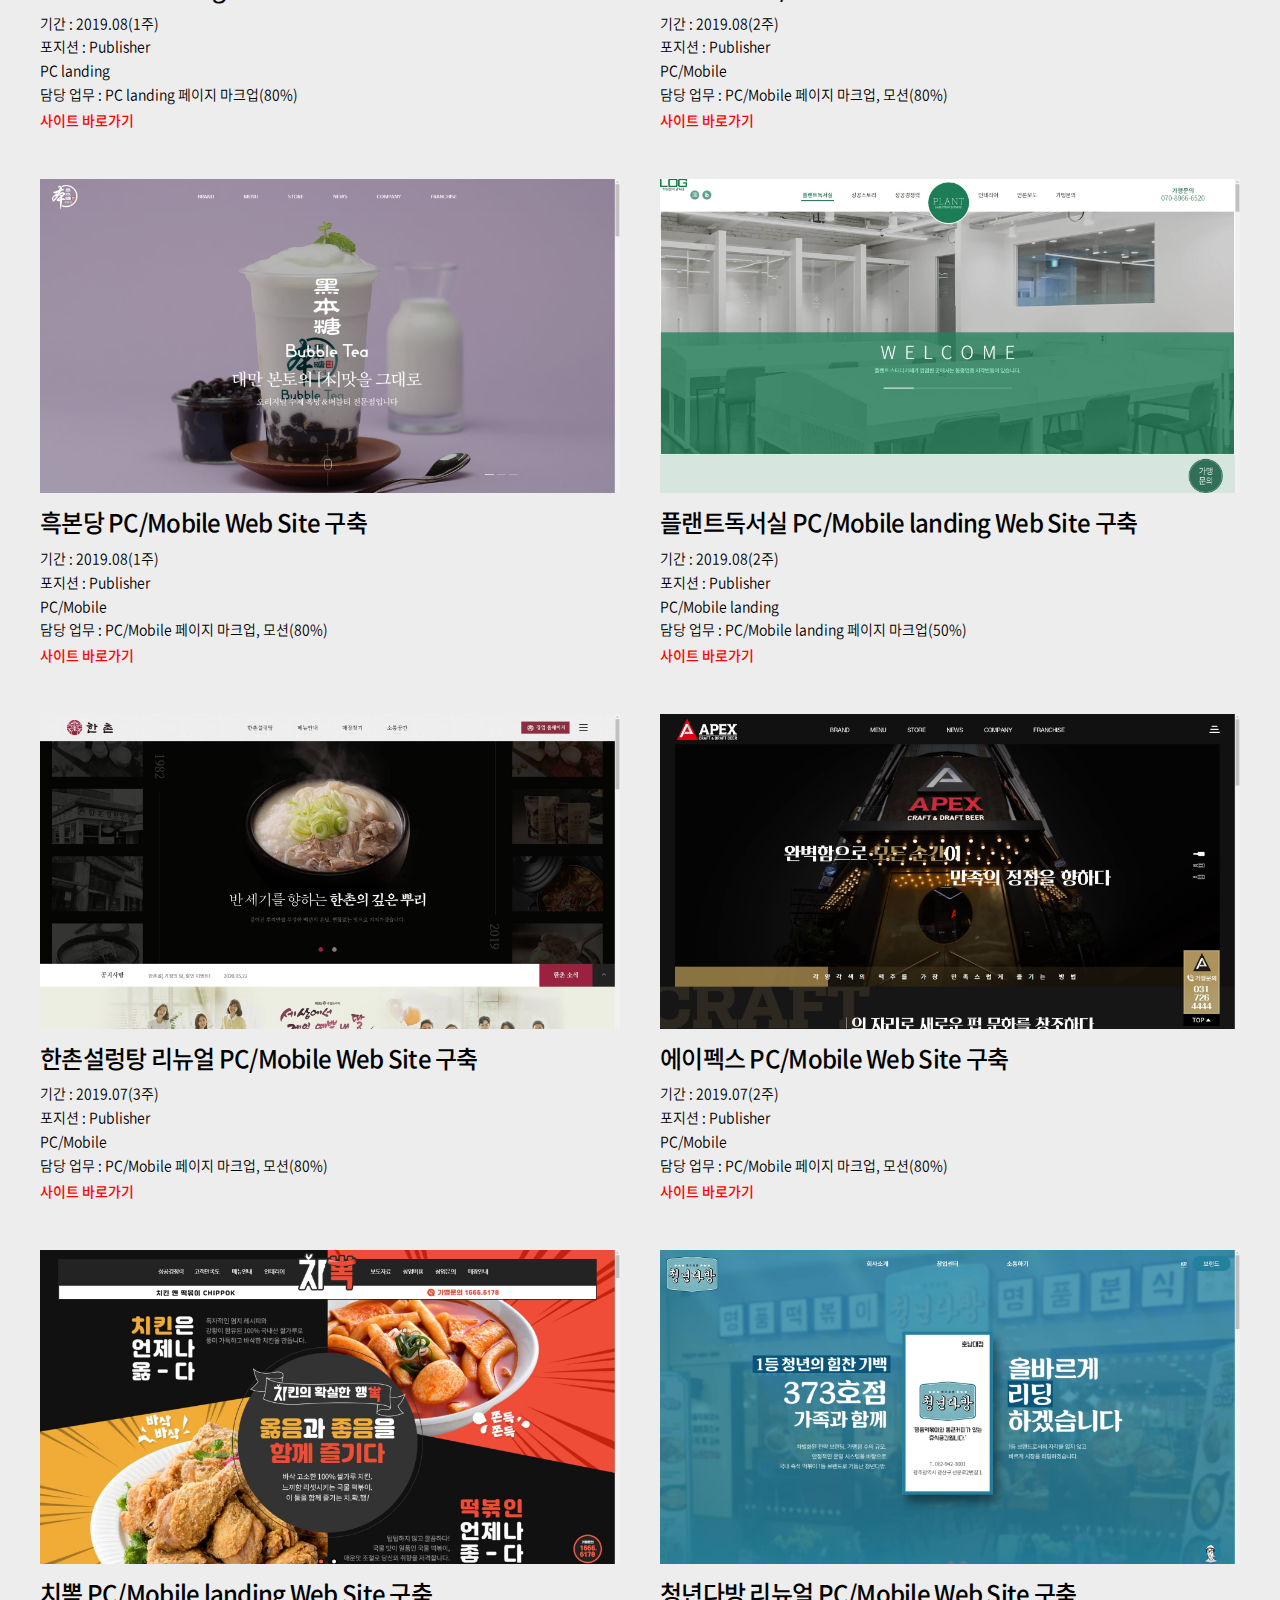
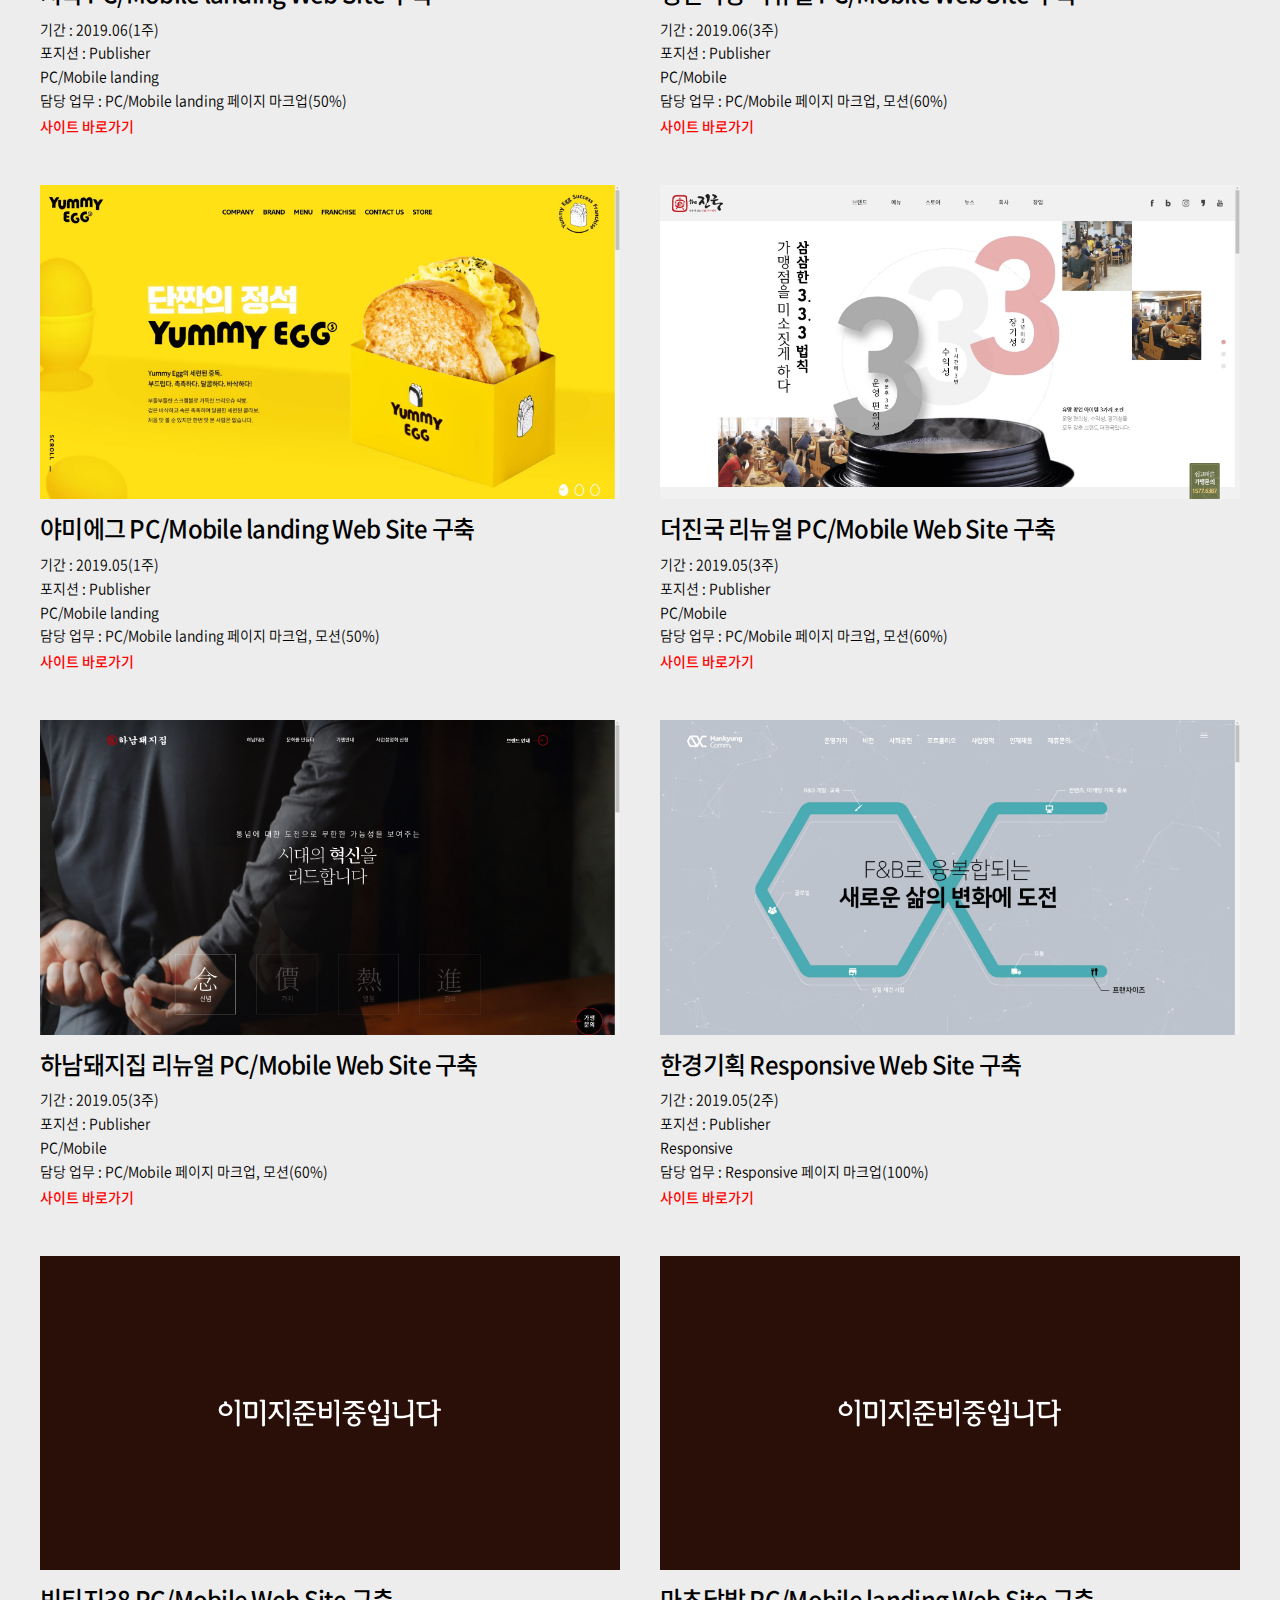
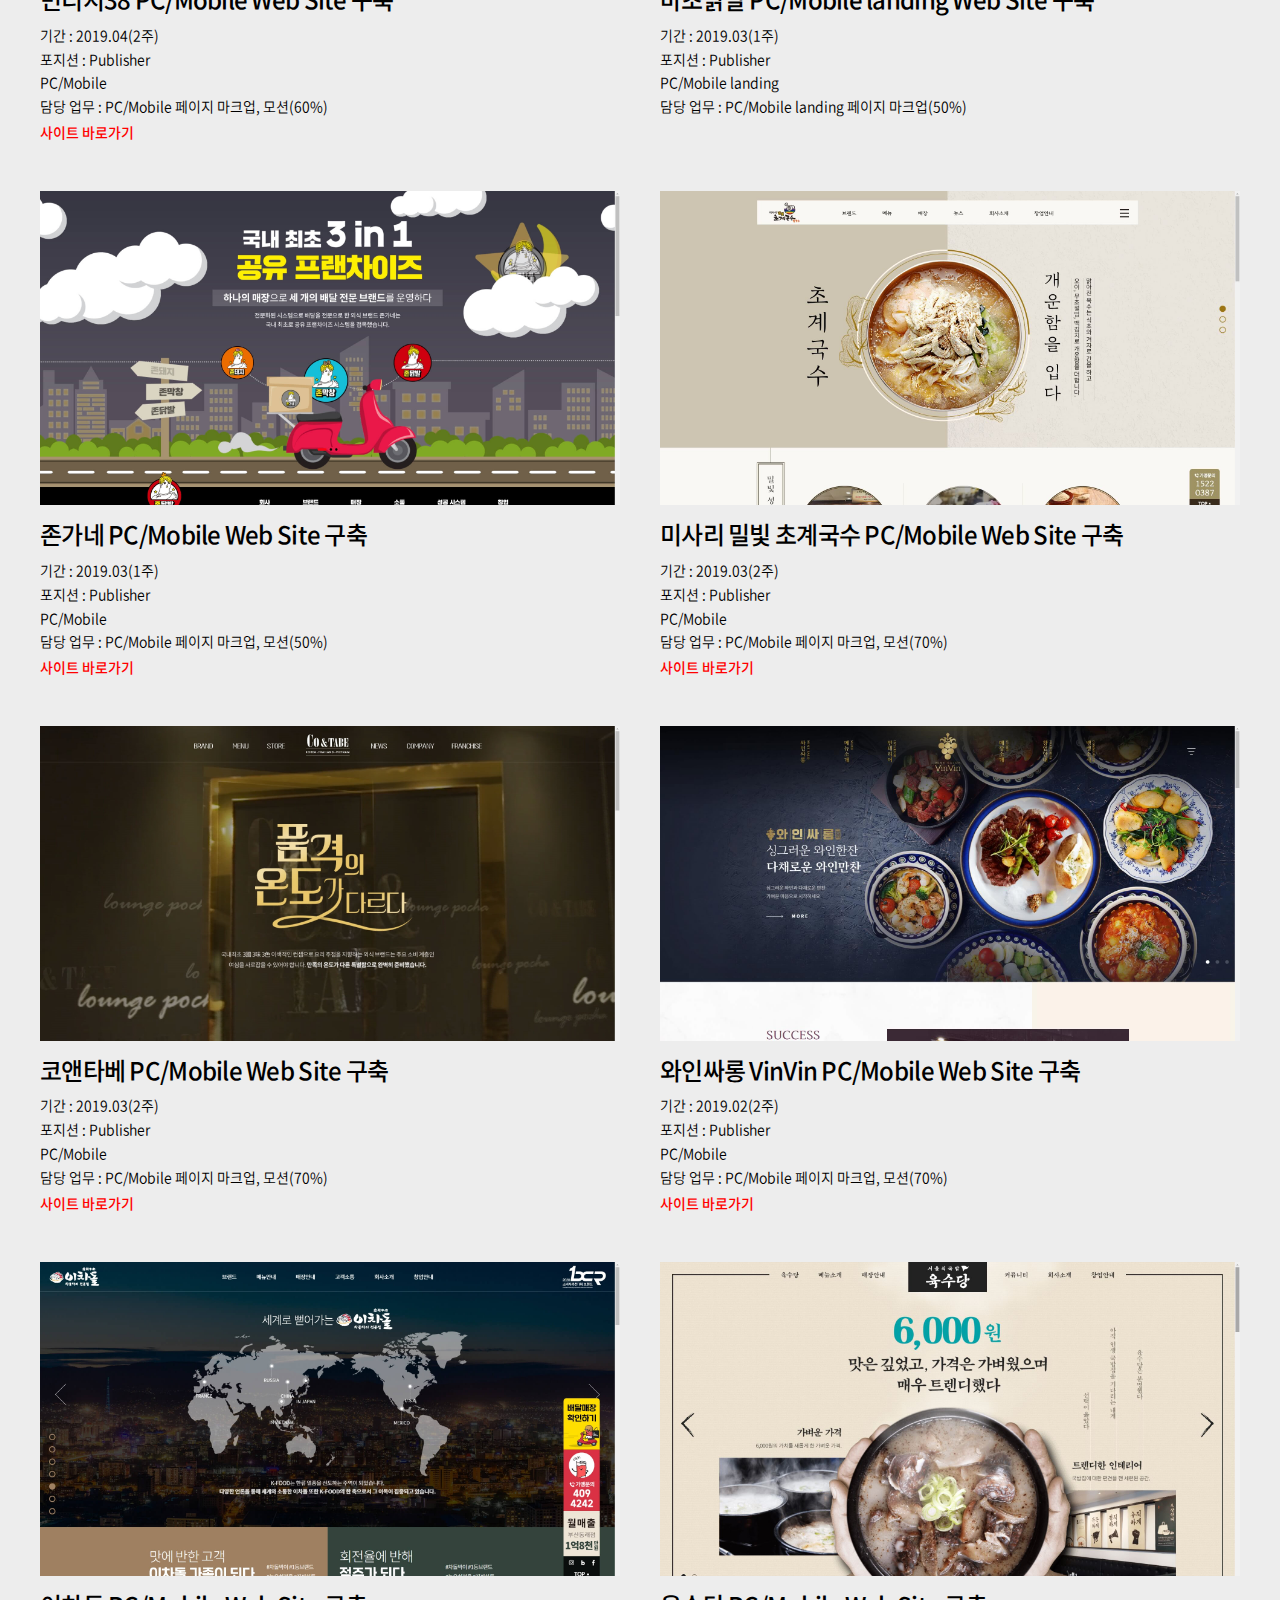
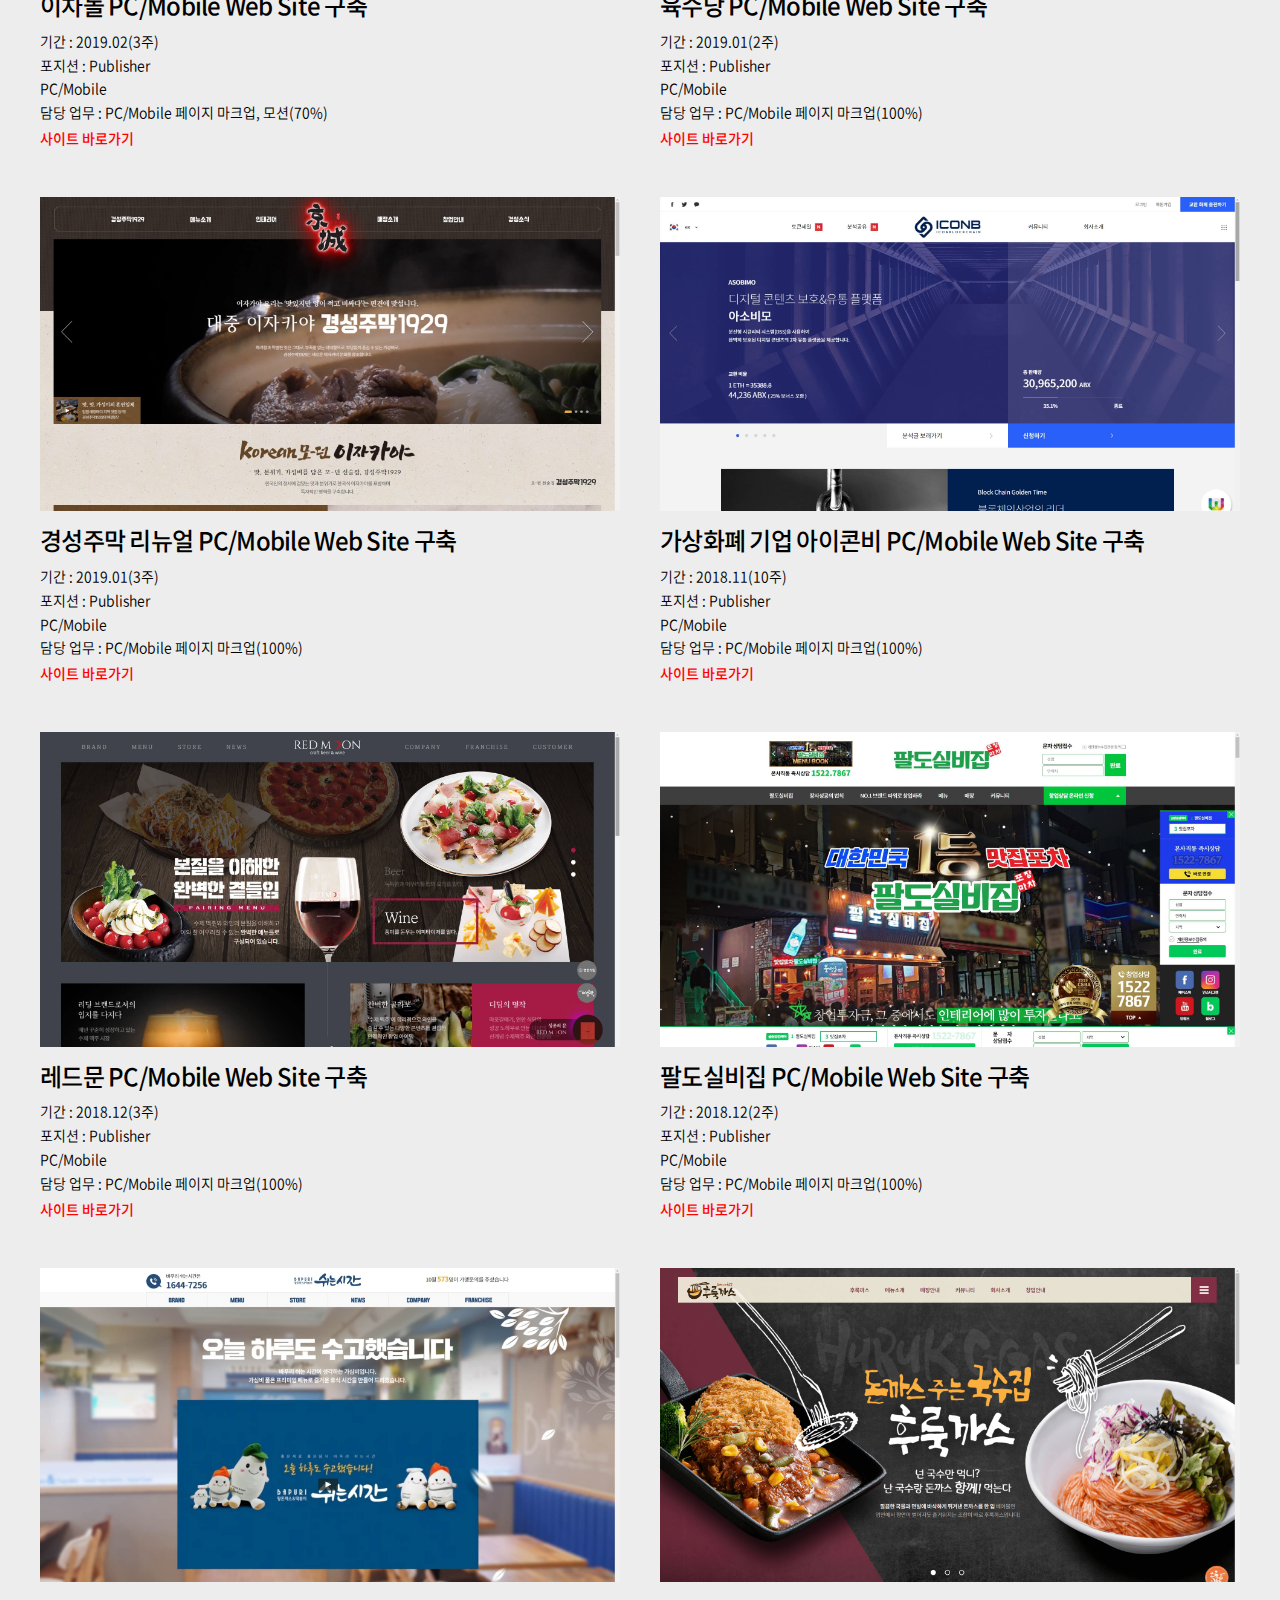
==== commit 27e79e77: "Update index.html" ====
--- a/index.html
+++ b/index.html
@@ -42,16 +42,17 @@
                     Web Publisher<br>
                     하 곤<br>
                     경기도 성남시 분당구 거주<br>
-                    Career : Web Agency 2018.03 ~ 현재<br>
+                    Career : Web Agency 2018.03 ~ 2020.07 / 소프트웨어 개발 중견기업 2020.07 ~ 현재 재직 중<br>
                     Phone : 010-4124-5778 <a href="tel:01041245778" class="btn_tel">call</a><br>
                     Mail : hagon38@gmail.com<br>
-                    이력서(공개용 pdf) : <a href="uploads/resume_ver20200528.pdf" target="_blank" class="btn_resume">다운로드</a><br>
-                    <span>* 민감정보가 담긴 이력서는 메일로 보내드릴 수 있습니다.</span><br><br><br>
+                    //이력서(공개용 pdf) : <a href="uploads/resume_ver20200528.pdf" target="_blank" class="btn_resume">다운로드</a><br>
+                    //<span>* 민감정보가 담긴 이력서는 메일로 보내드릴 수 있습니다.</span>
+			<br><br><br>
                     
-                    2년 3개월 차 웹 퍼블리셔입니다.<br>
+                    2년 6개월 차 웹 퍼블리셔입니다.<br>
                     약 80개의 프로젝트를 진행했고 현재도 진행 중 입니다.<br>
                     기업 반응형, 브랜드 PC/Mobile 최적화 사이트, 랜딩 사이트 등 다양한 경험이 있습니다.<br>
-                    모션 경험이 풍부하며 어떠한 요구사항도 받아들일 준비가 되어있습니다.
+                    //모션 경험이 풍부하며 어떠한 요구사항도 받아들일 준비가 되어있습니다.
                 </p>
             </div>
         </div>
@@ -1059,9 +1060,9 @@
         <p class="copy t_center">Copyright © 하곤 All Rights Reserved</p>
     </footer>
     <!-- //footer end -->
-    <div class="resume t_right">
+    /* <div class="resume t_right">
         <a href="uploads/resume_ver20200528.pdf" target="_blank">이력서 다운로드<br>(공개용)</a>
-    </div>
+    </div> */
 </div>
 
 <!-- script start -->
@@ -1070,4 +1071,4 @@
 <!-- //script end -->
 
 </body>
-</html>+</html>
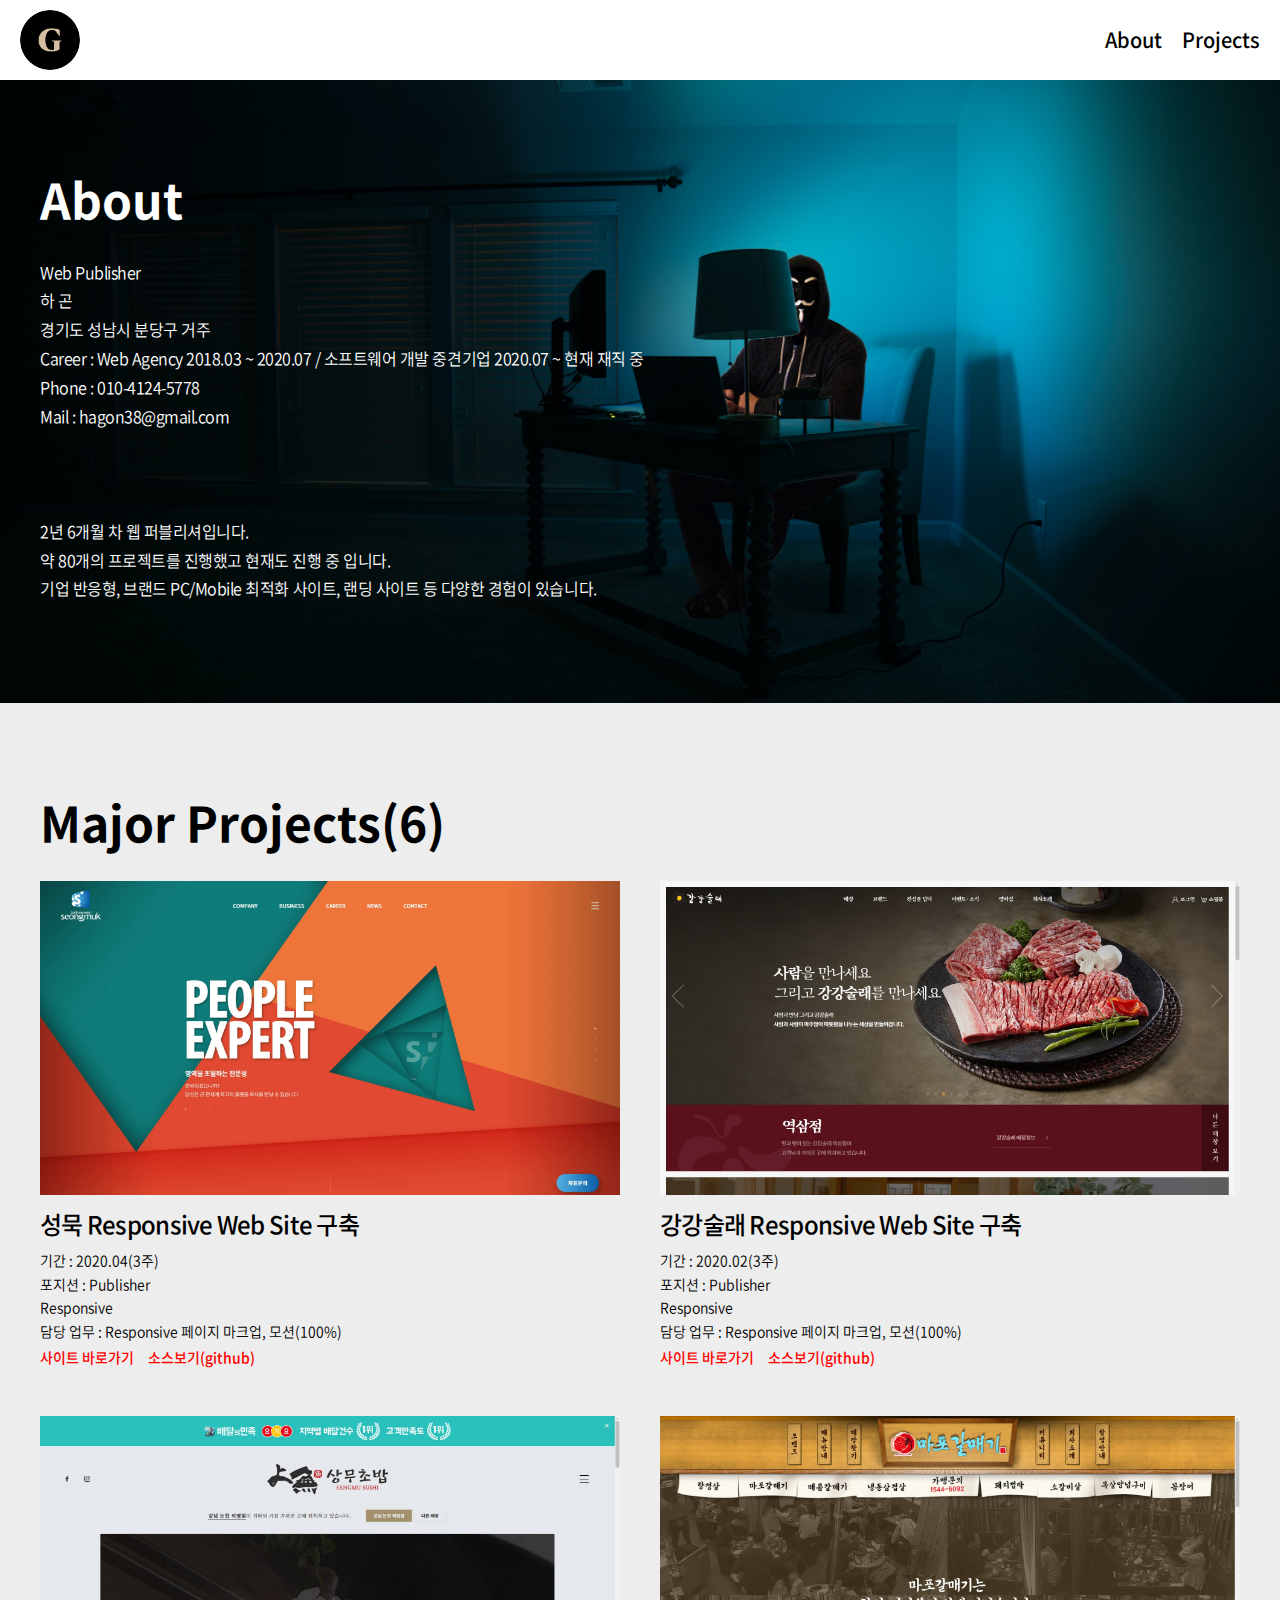
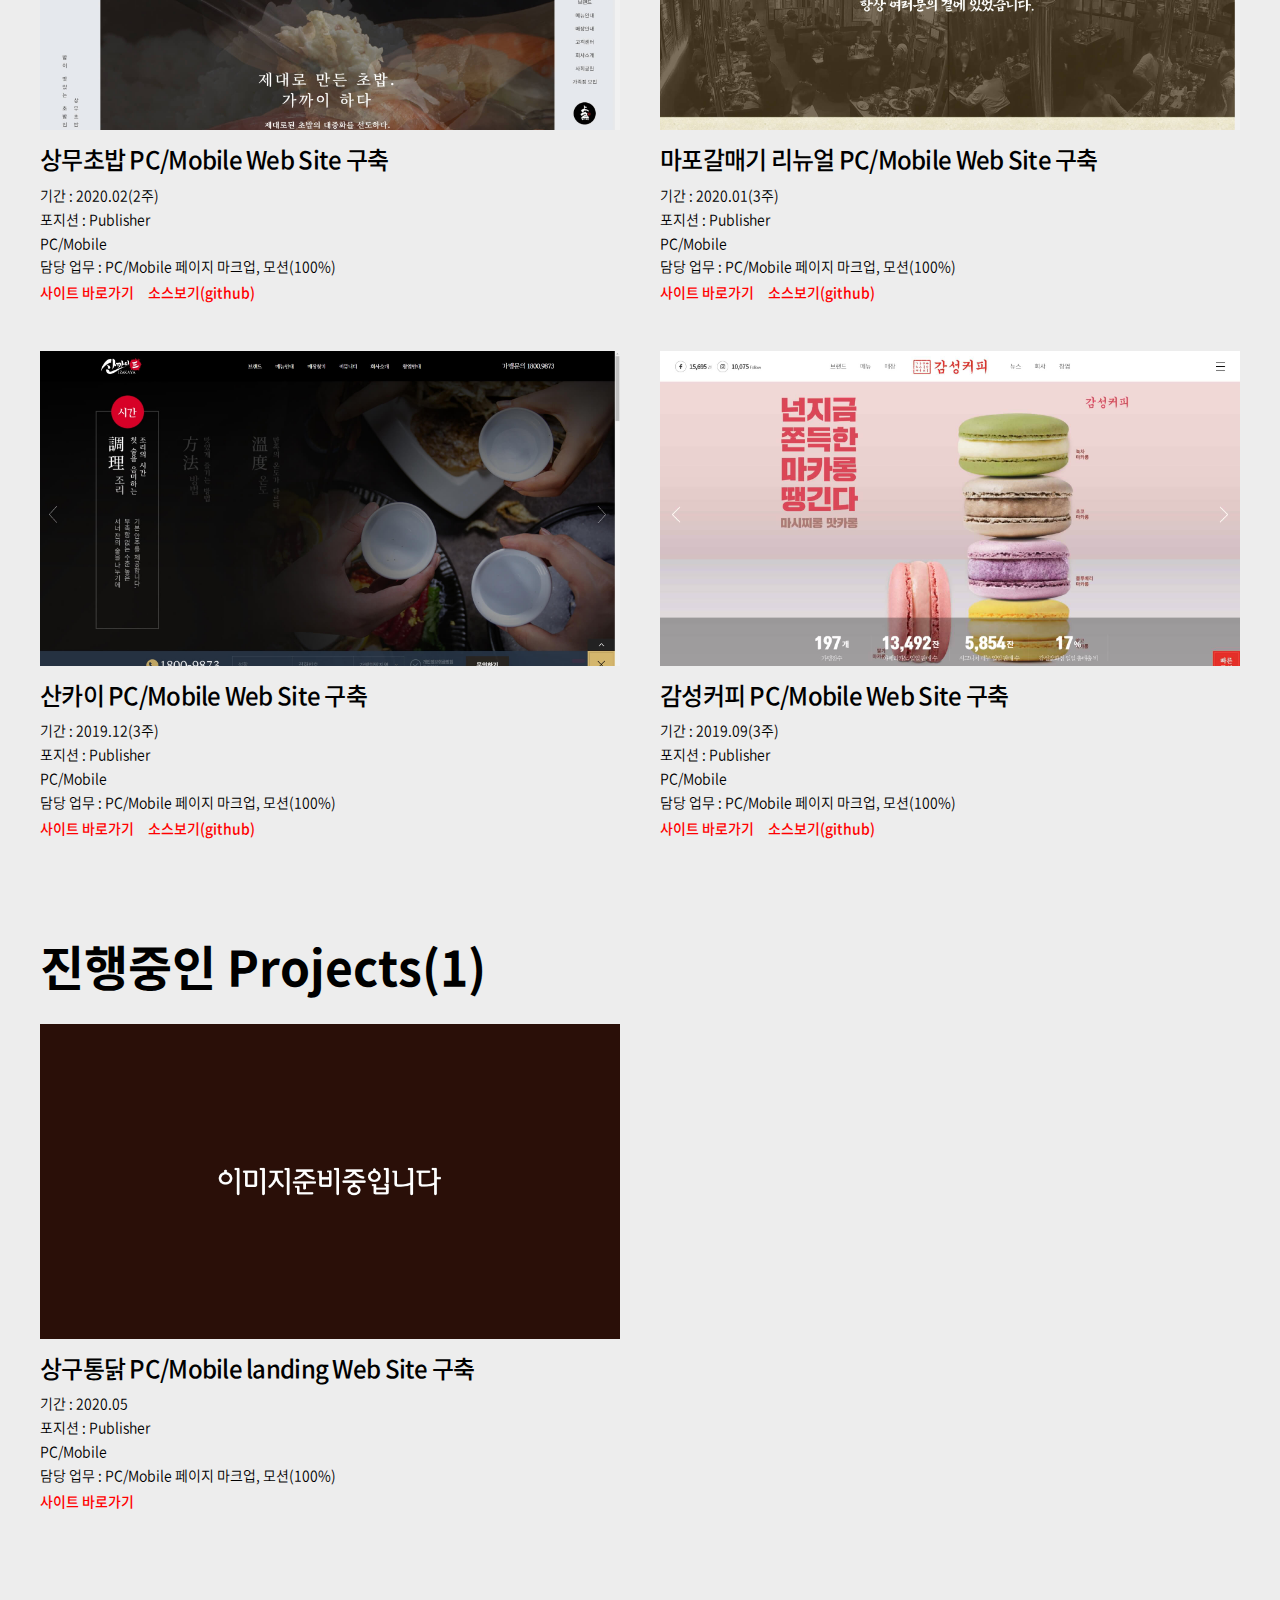
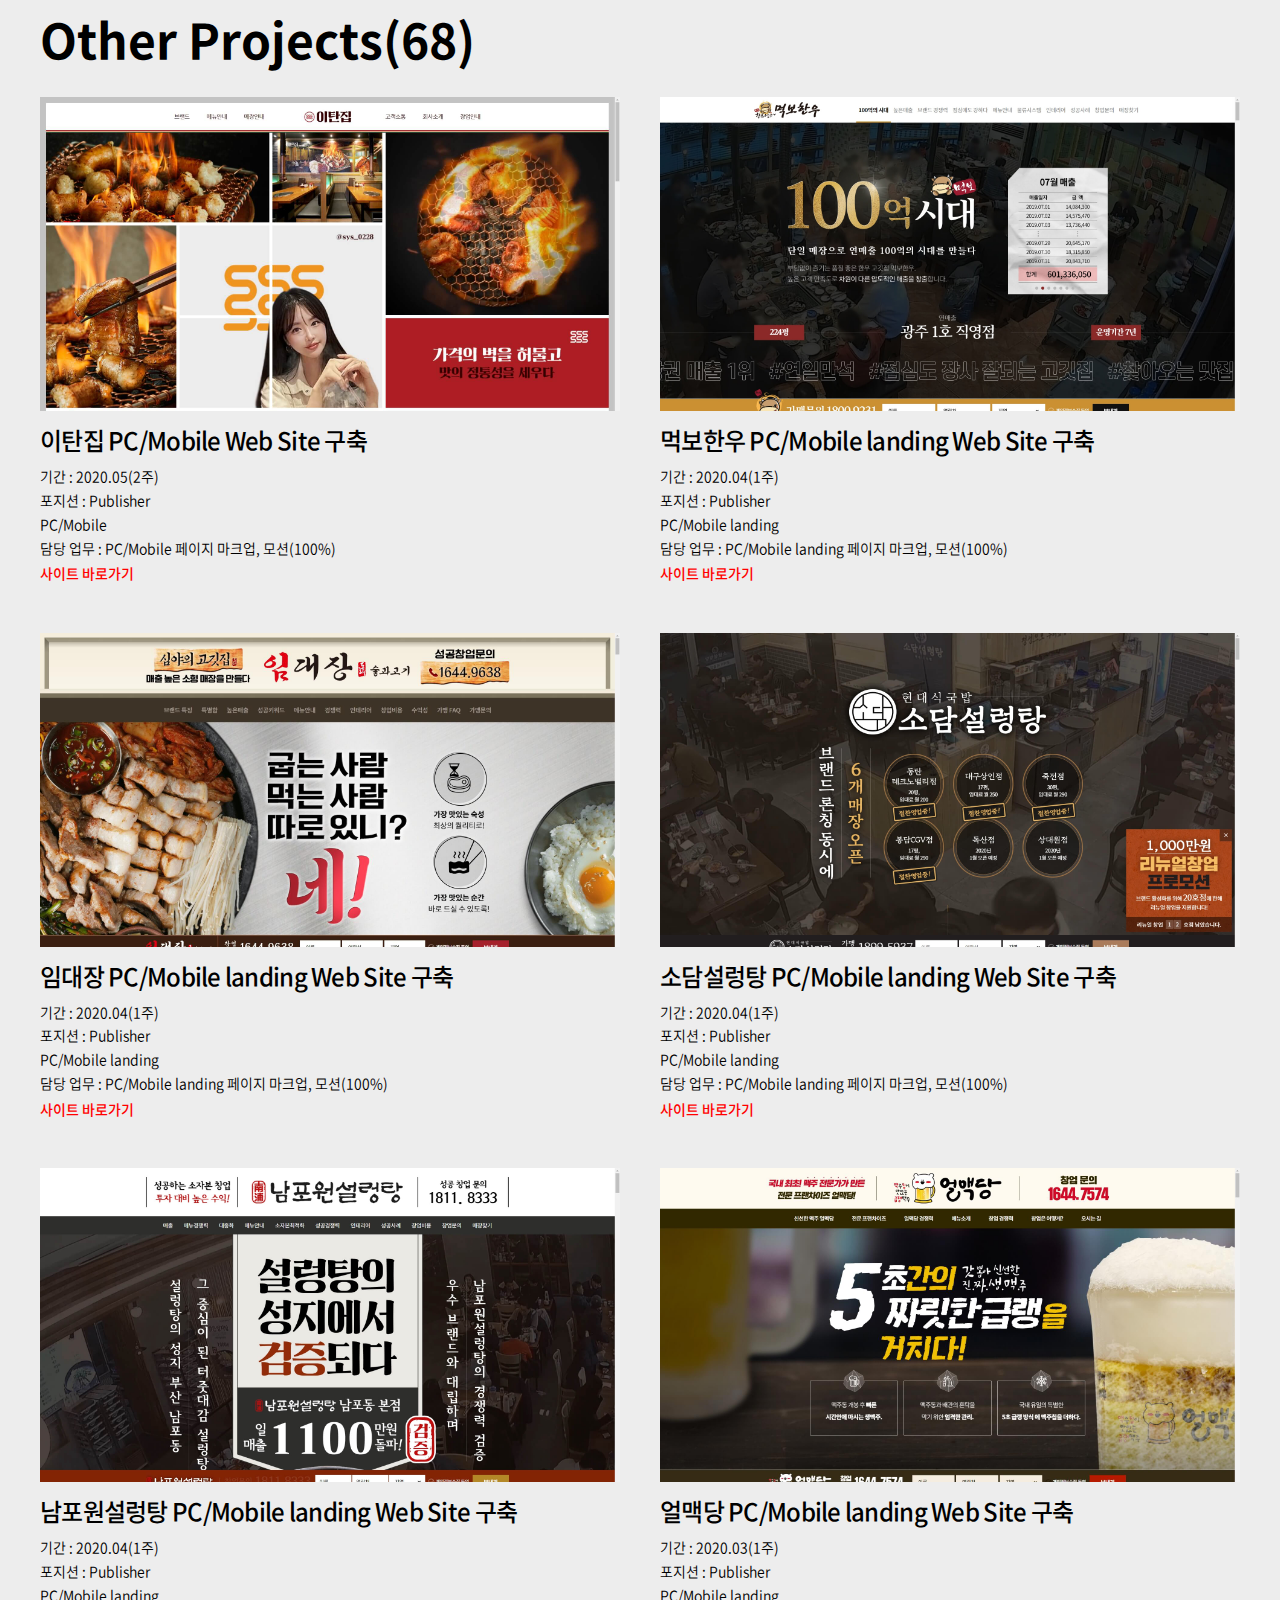
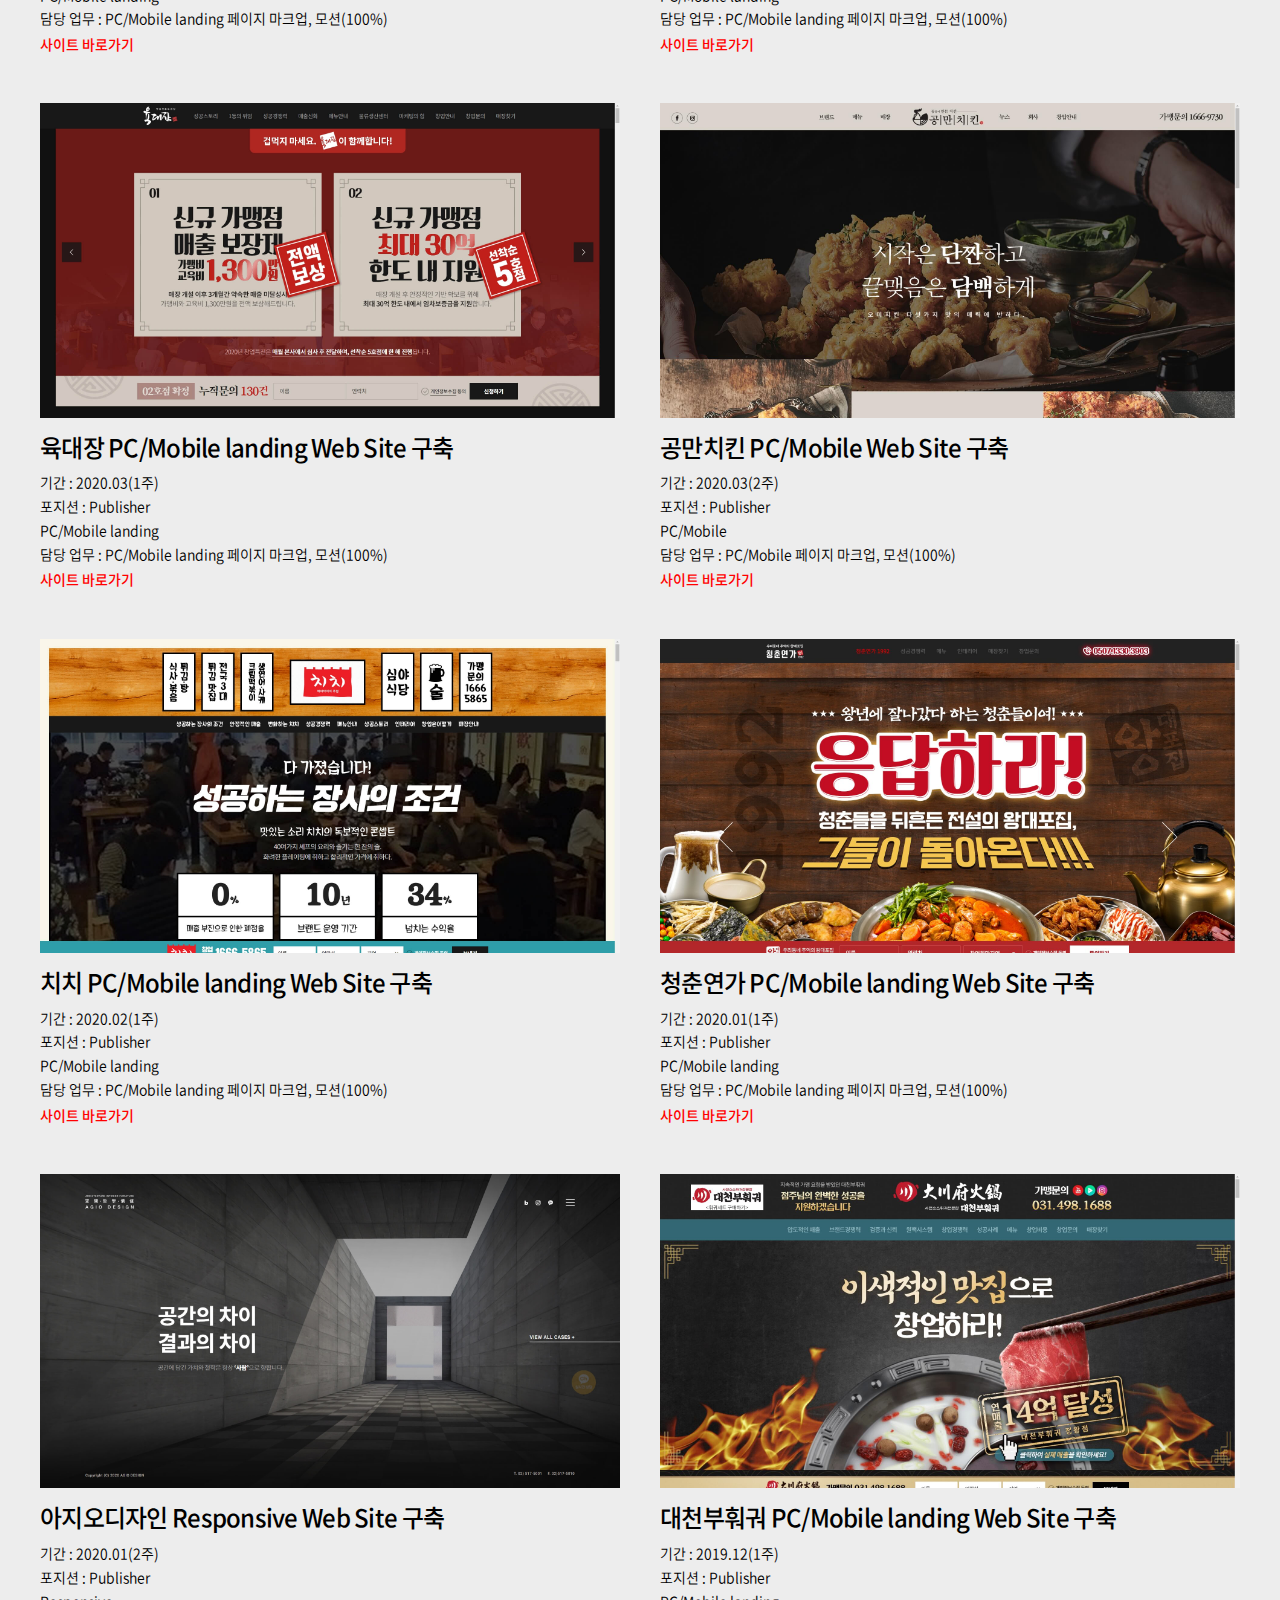
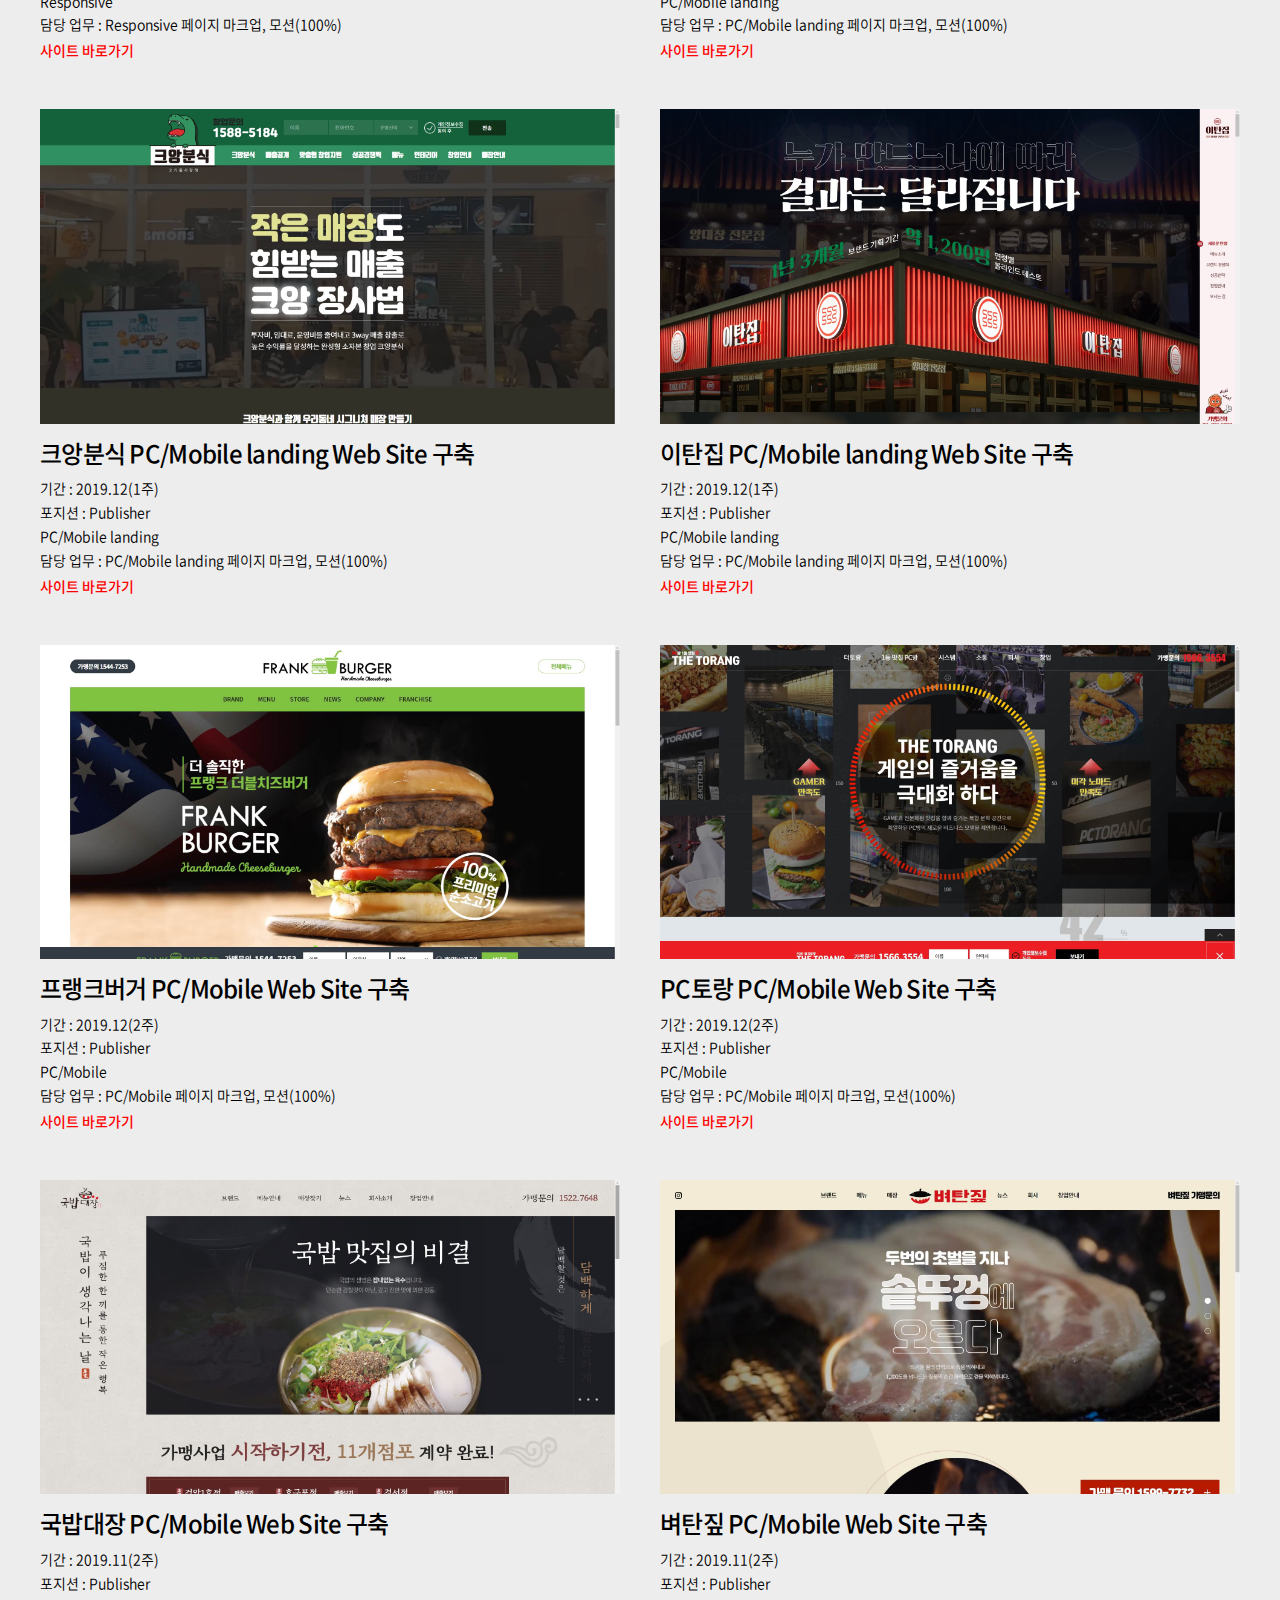
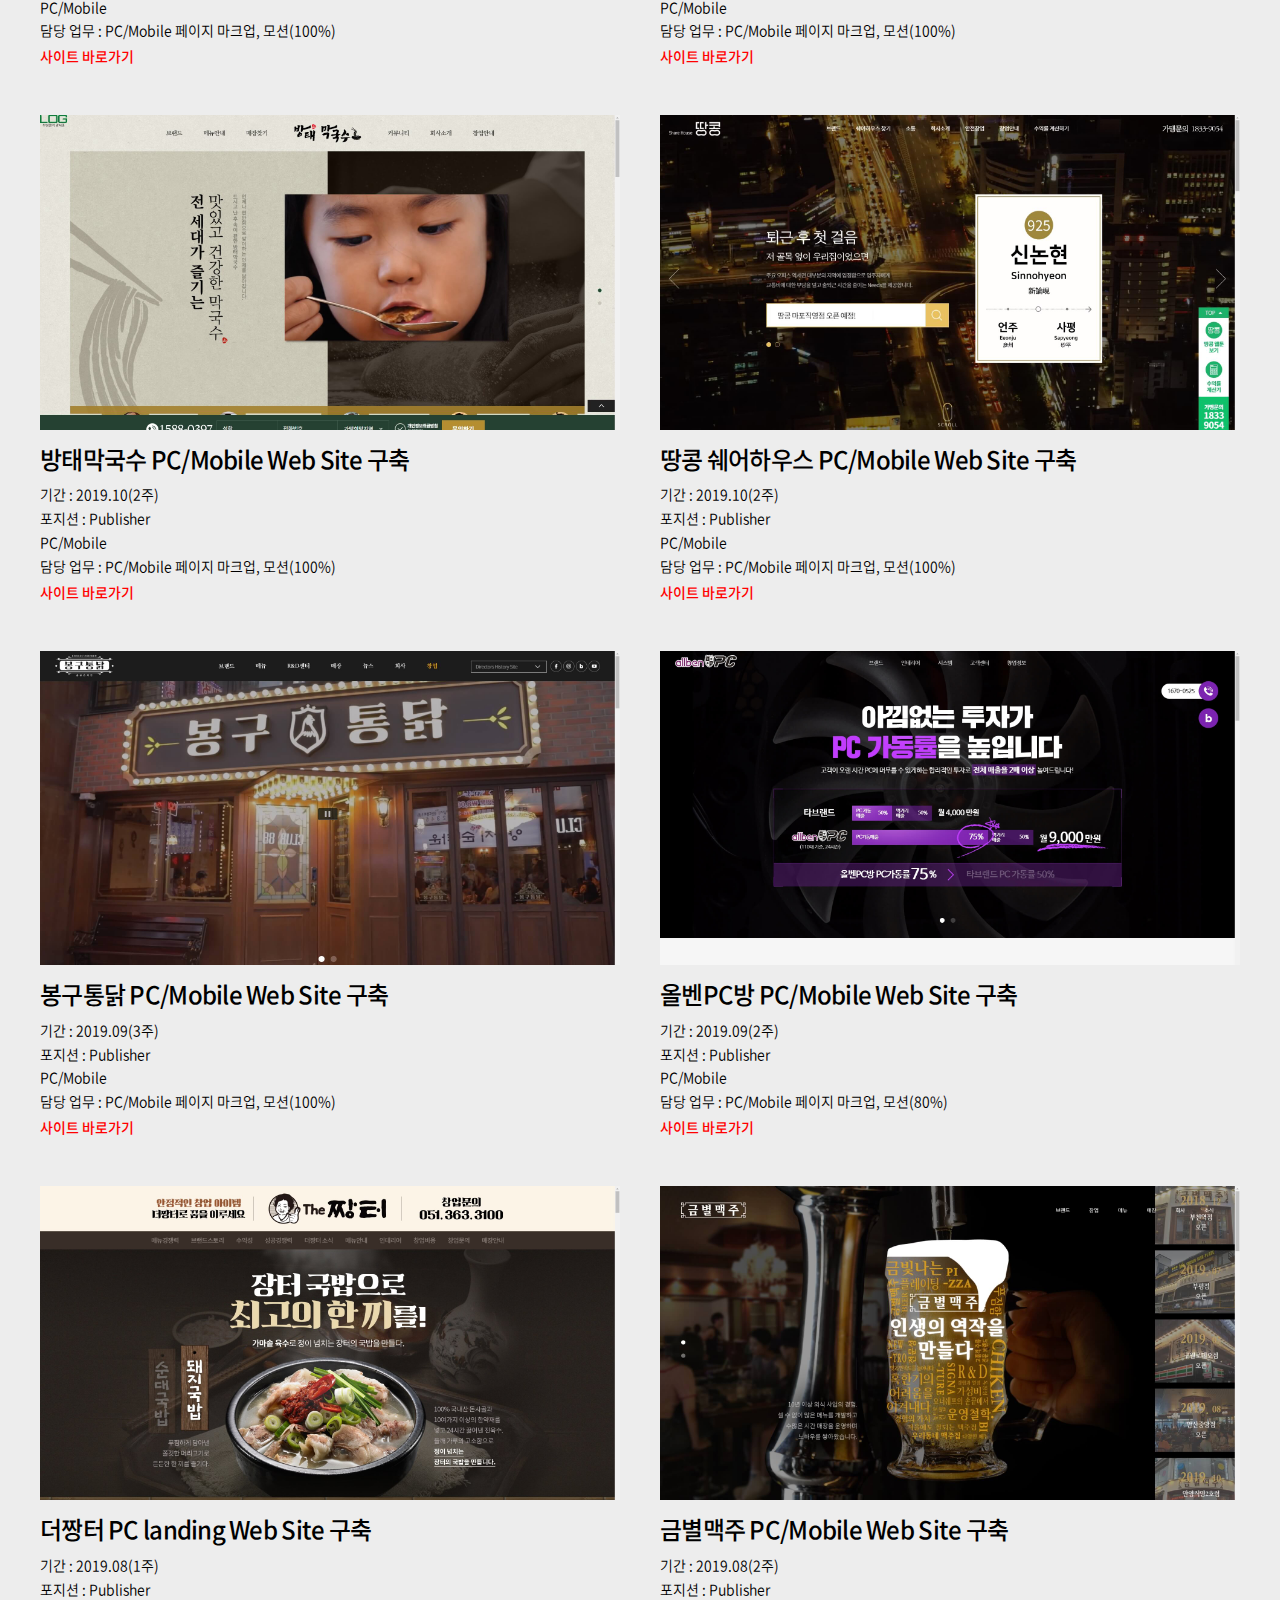
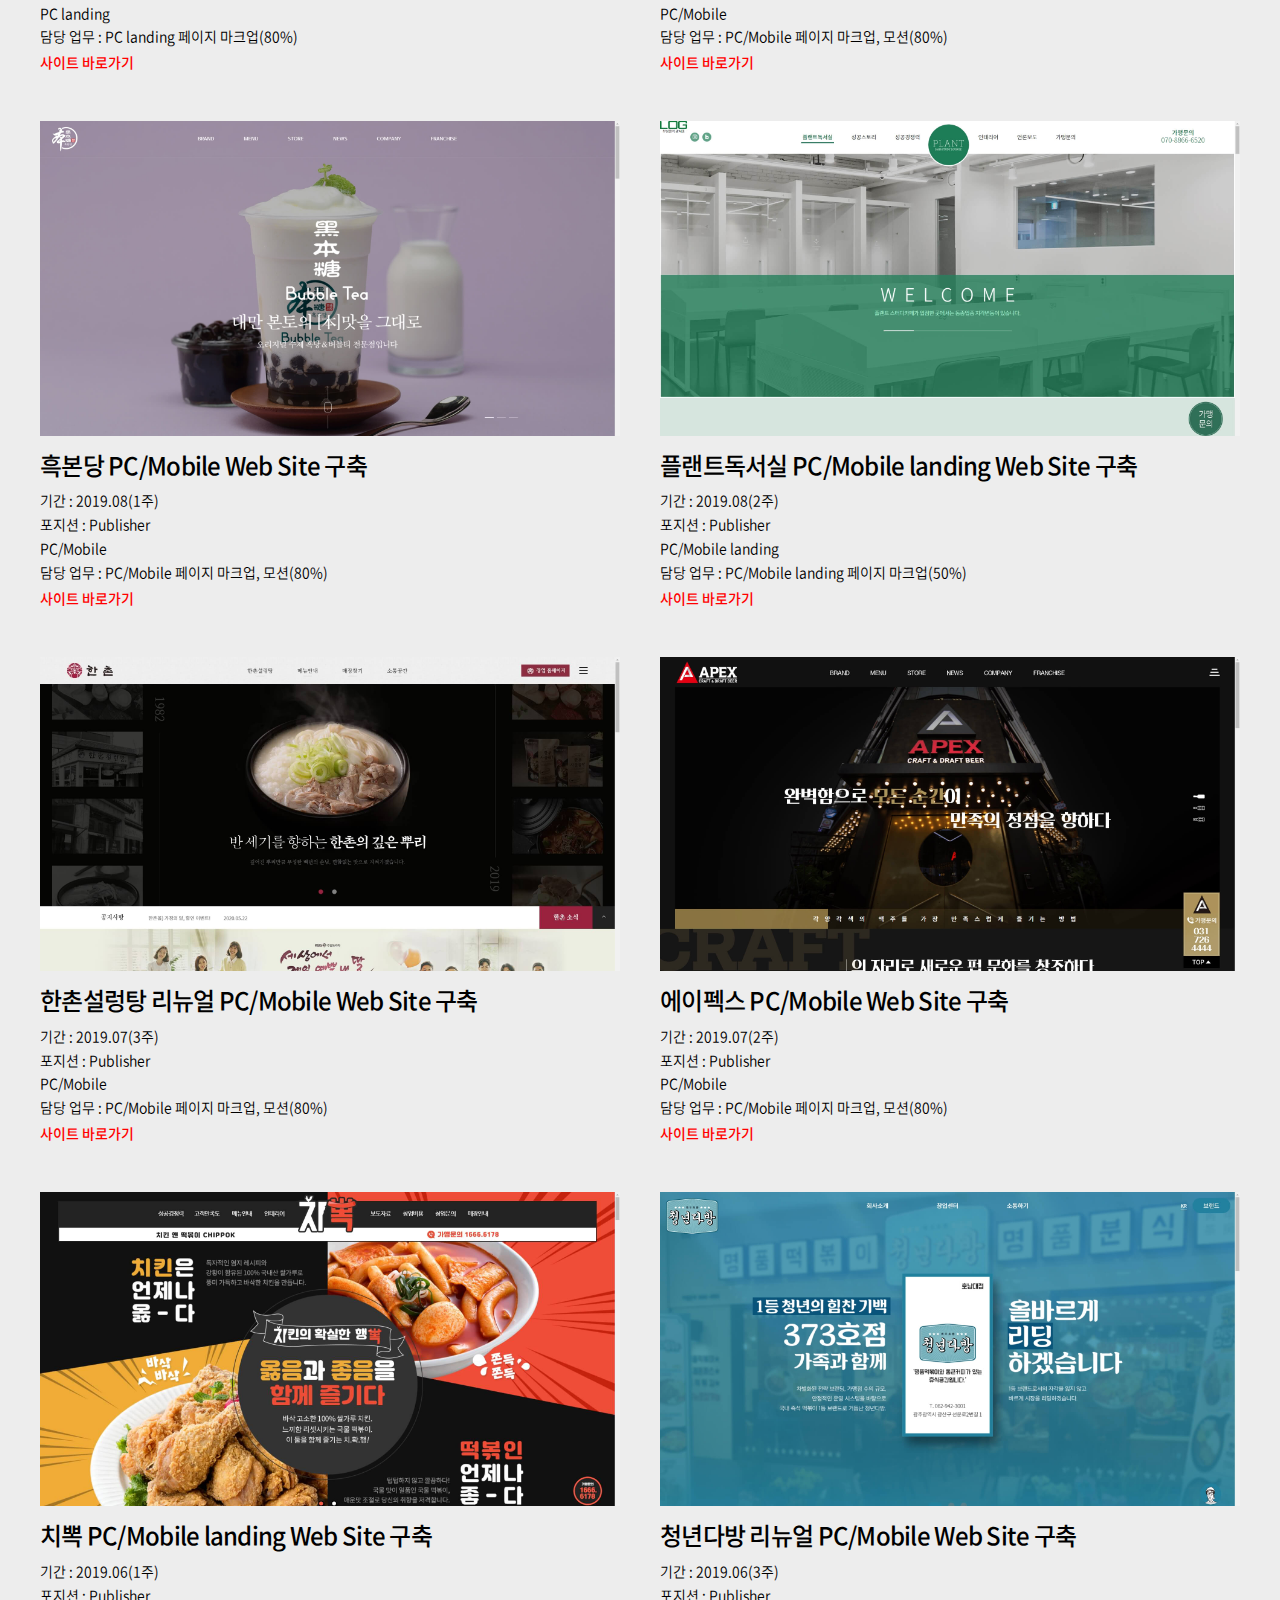
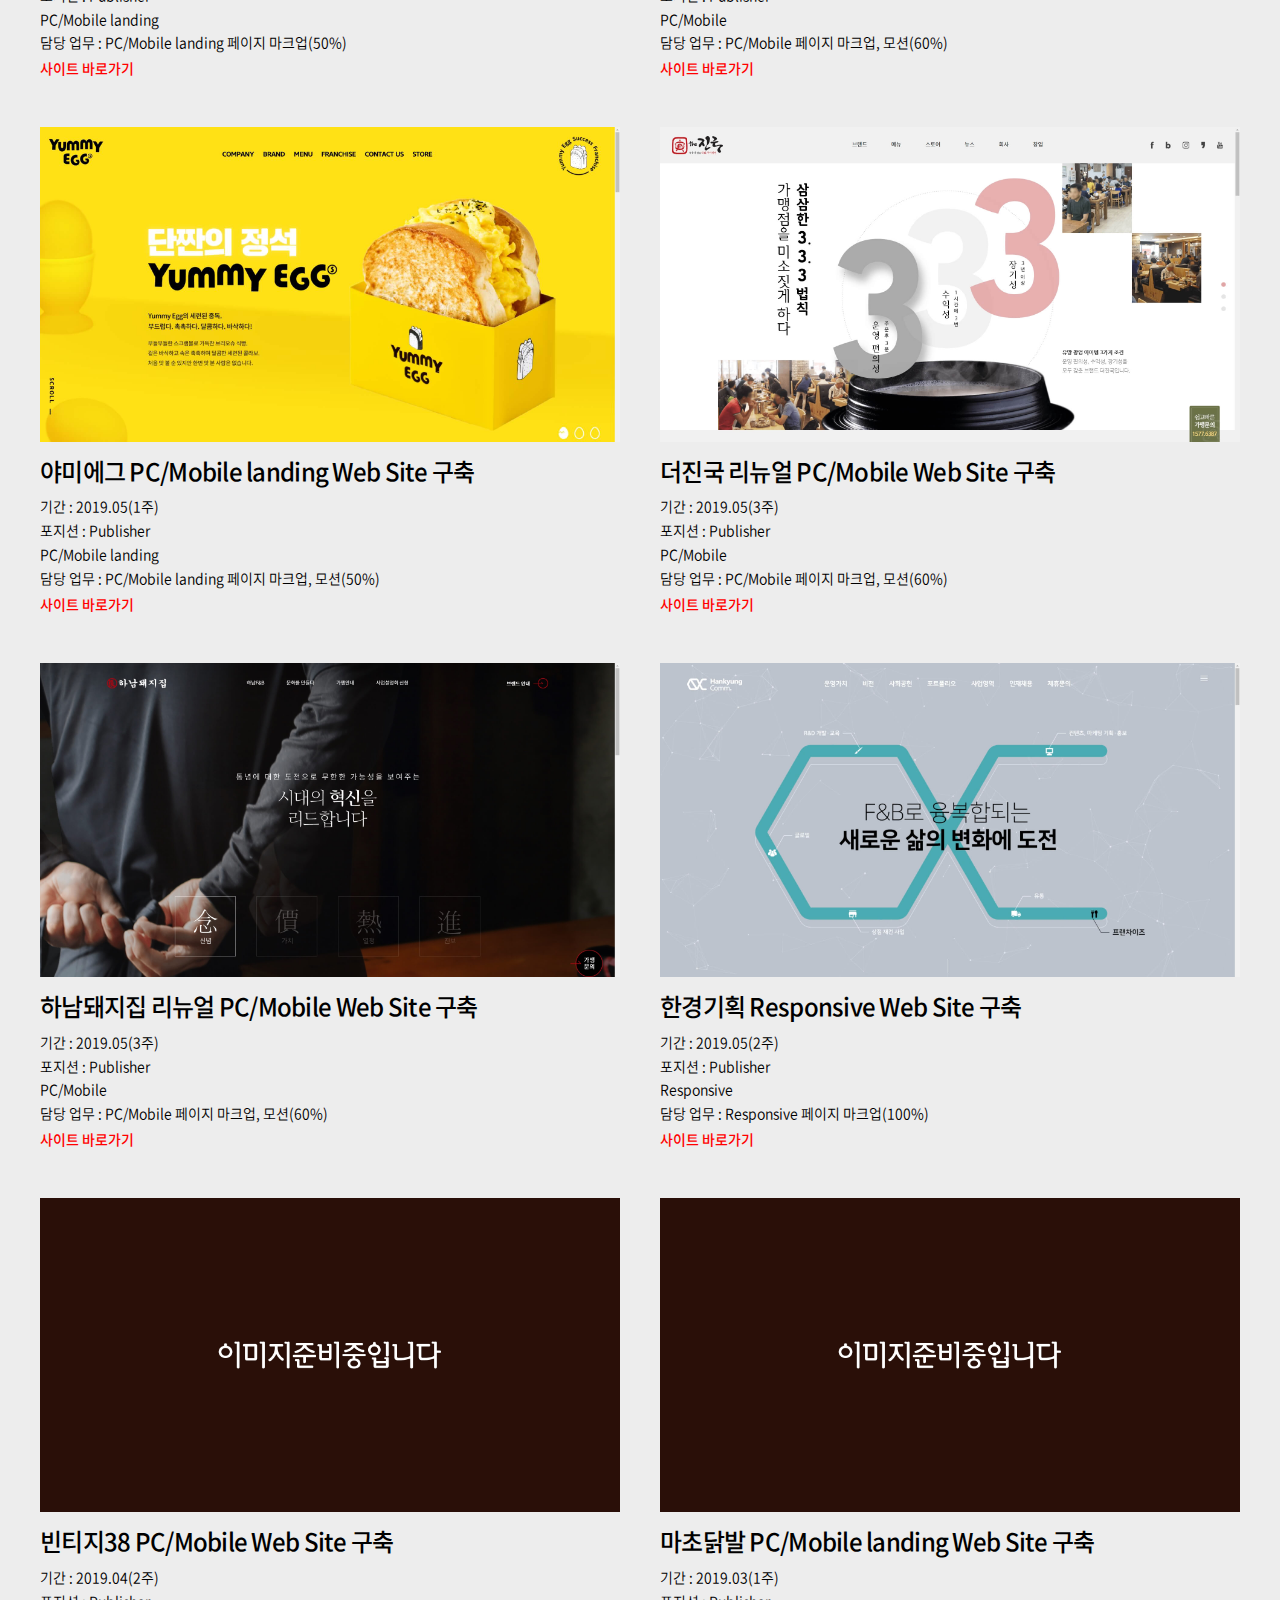
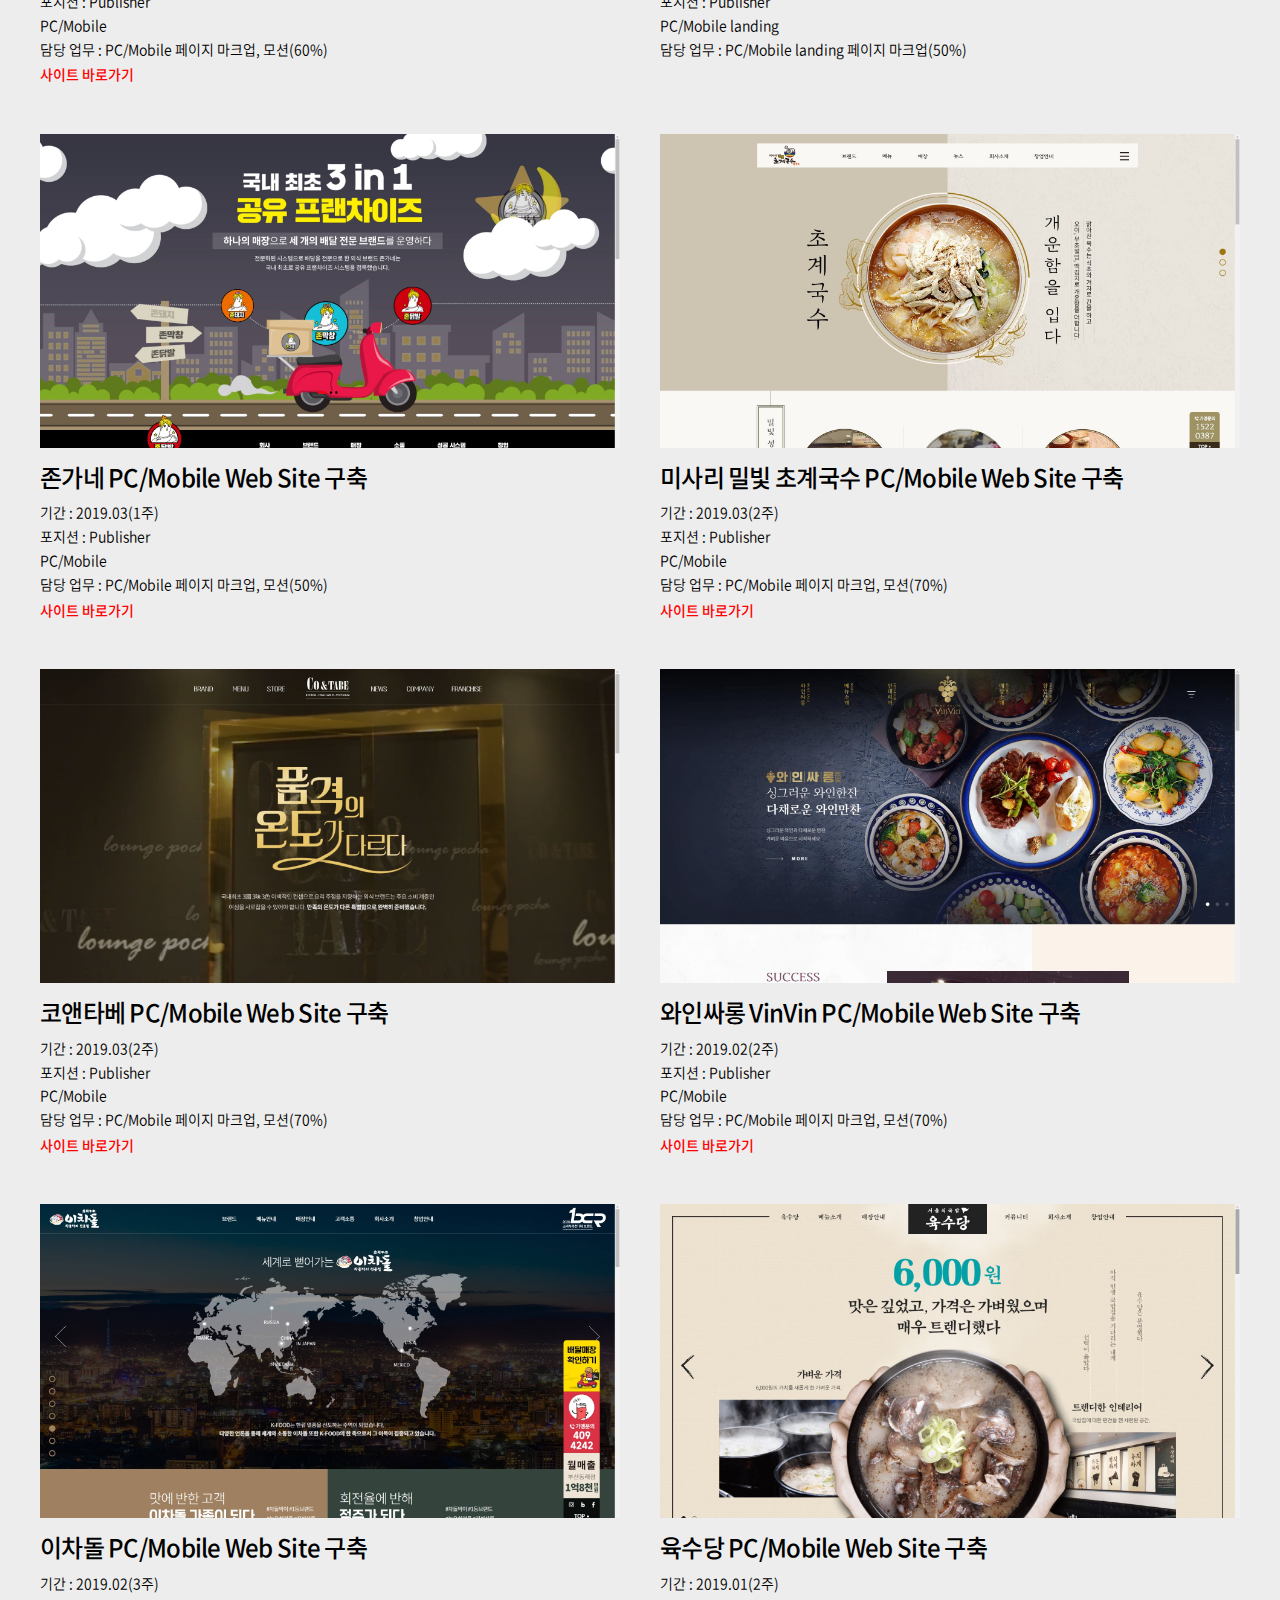
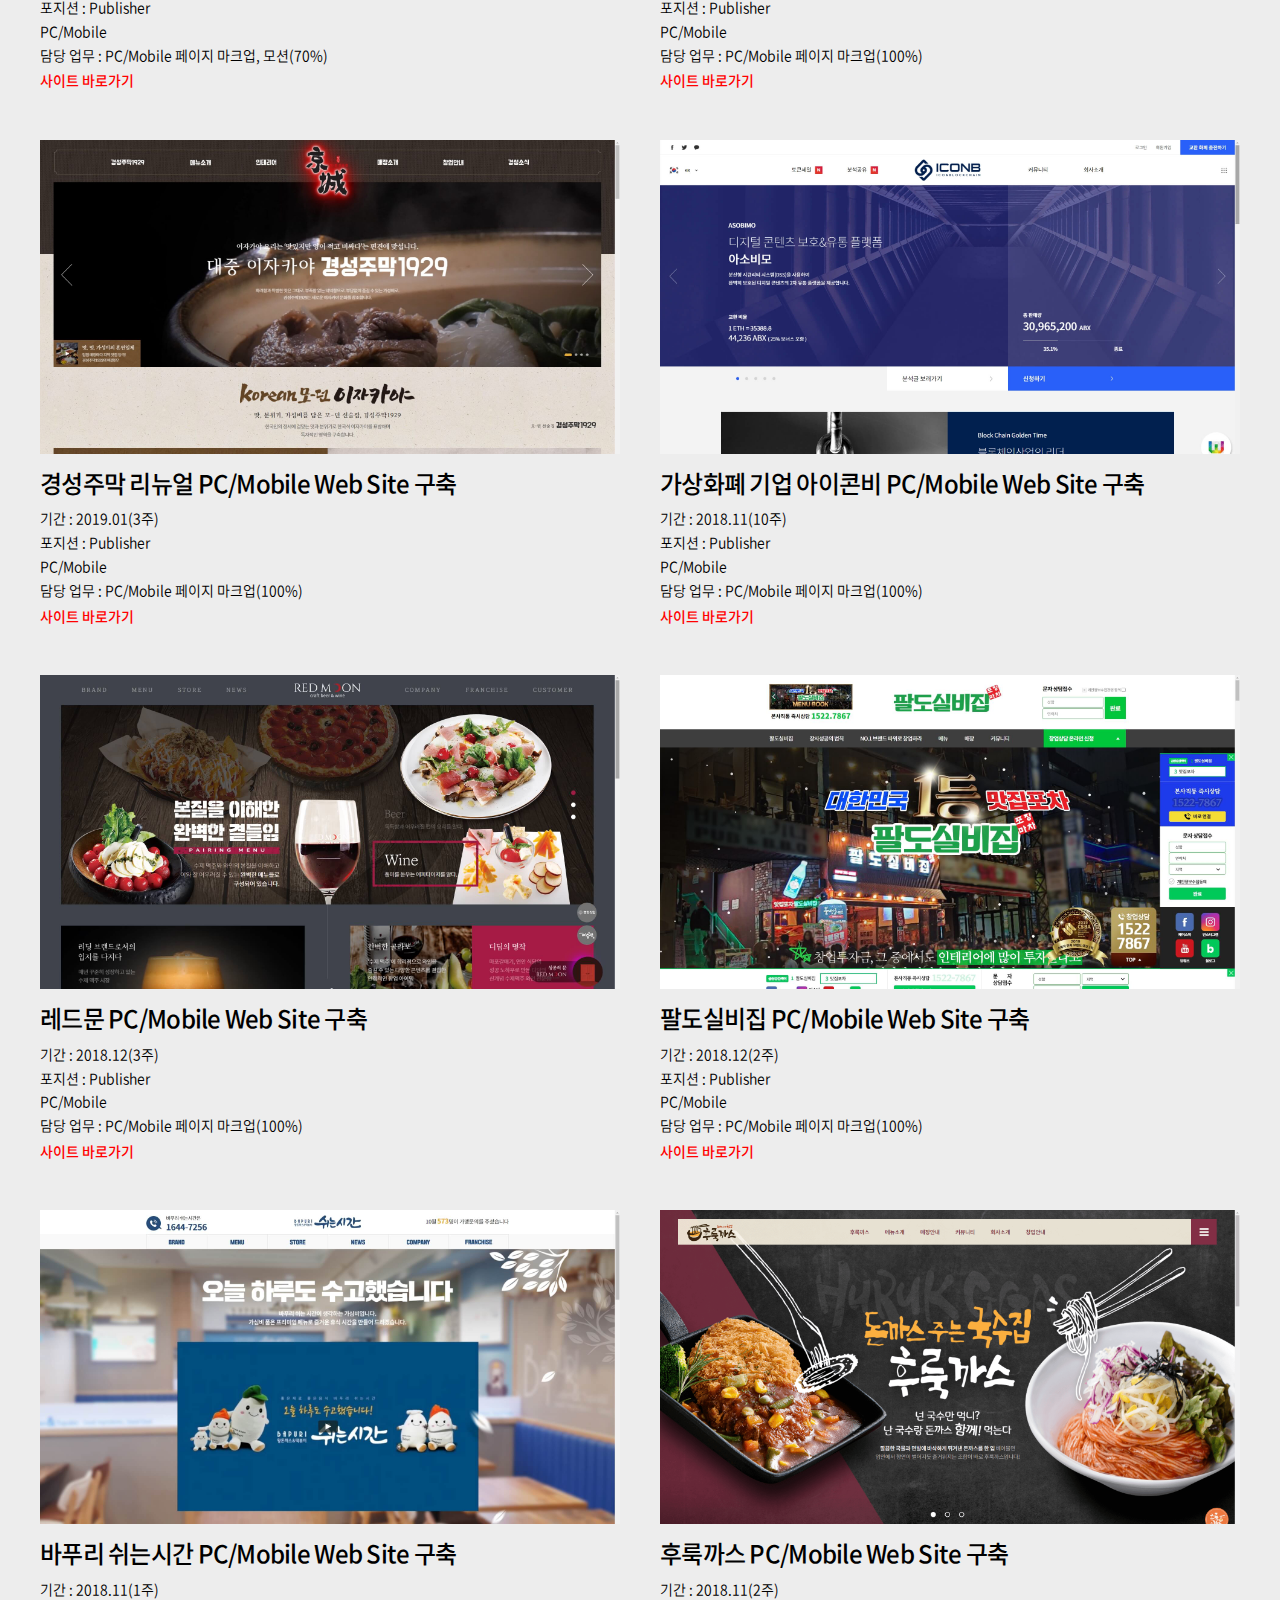
==== commit 4b400d2a: "Update index.html" ====
--- a/index.html
+++ b/index.html
@@ -45,14 +45,11 @@
                     Career : Web Agency 2018.03 ~ 2020.07 / 소프트웨어 개발 중견기업 2020.07 ~ 현재 재직 중<br>
                     Phone : 010-4124-5778 <a href="tel:01041245778" class="btn_tel">call</a><br>
                     Mail : hagon38@gmail.com<br>
-                    //이력서(공개용 pdf) : <a href="uploads/resume_ver20200528.pdf" target="_blank" class="btn_resume">다운로드</a><br>
-                    //<span>* 민감정보가 담긴 이력서는 메일로 보내드릴 수 있습니다.</span>
 			<br><br><br>
                     
                     2년 6개월 차 웹 퍼블리셔입니다.<br>
                     약 80개의 프로젝트를 진행했고 현재도 진행 중 입니다.<br>
                     기업 반응형, 브랜드 PC/Mobile 최적화 사이트, 랜딩 사이트 등 다양한 경험이 있습니다.<br>
-                    //모션 경험이 풍부하며 어떠한 요구사항도 받아들일 준비가 되어있습니다.
                 </p>
             </div>
         </div>
@@ -1060,9 +1057,6 @@
         <p class="copy t_center">Copyright © 하곤 All Rights Reserved</p>
     </footer>
     <!-- //footer end -->
-    /* <div class="resume t_right">
-        <a href="uploads/resume_ver20200528.pdf" target="_blank">이력서 다운로드<br>(공개용)</a>
-    </div> */
 </div>
 
 <!-- script start -->
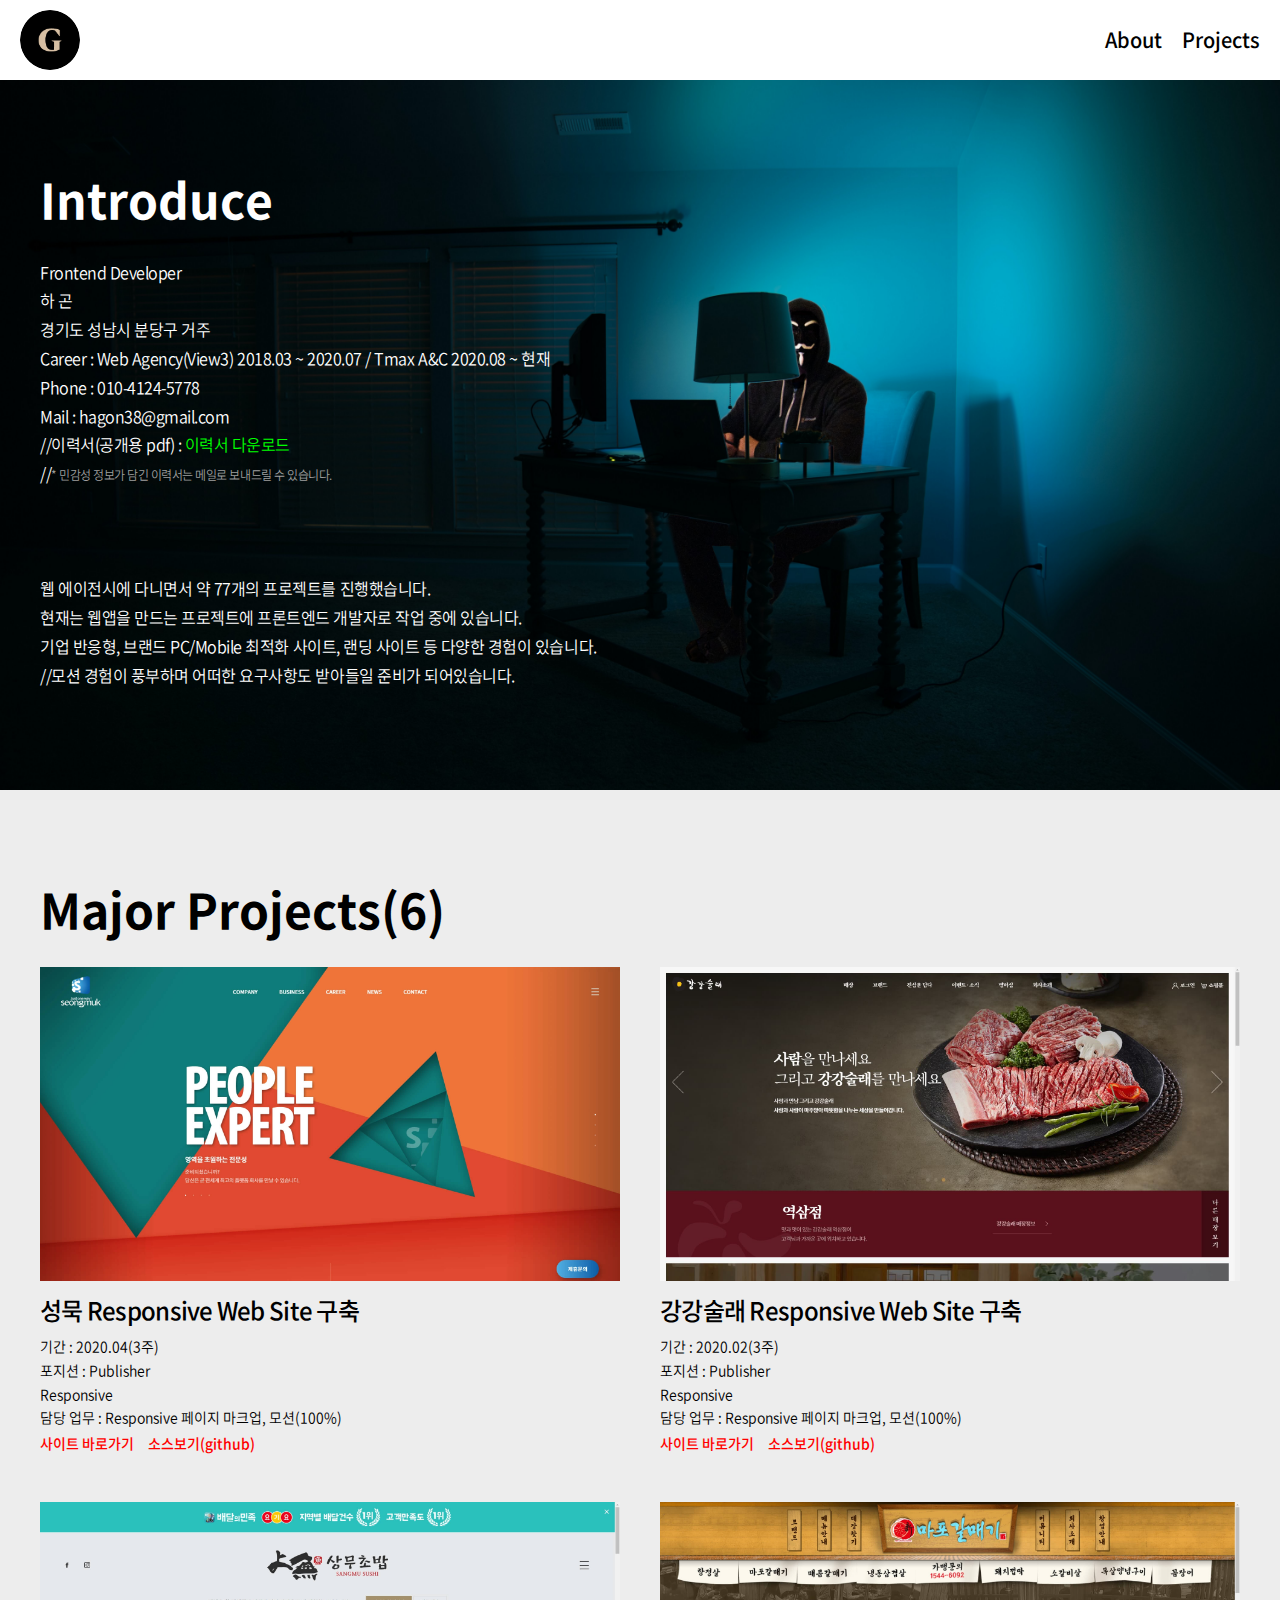
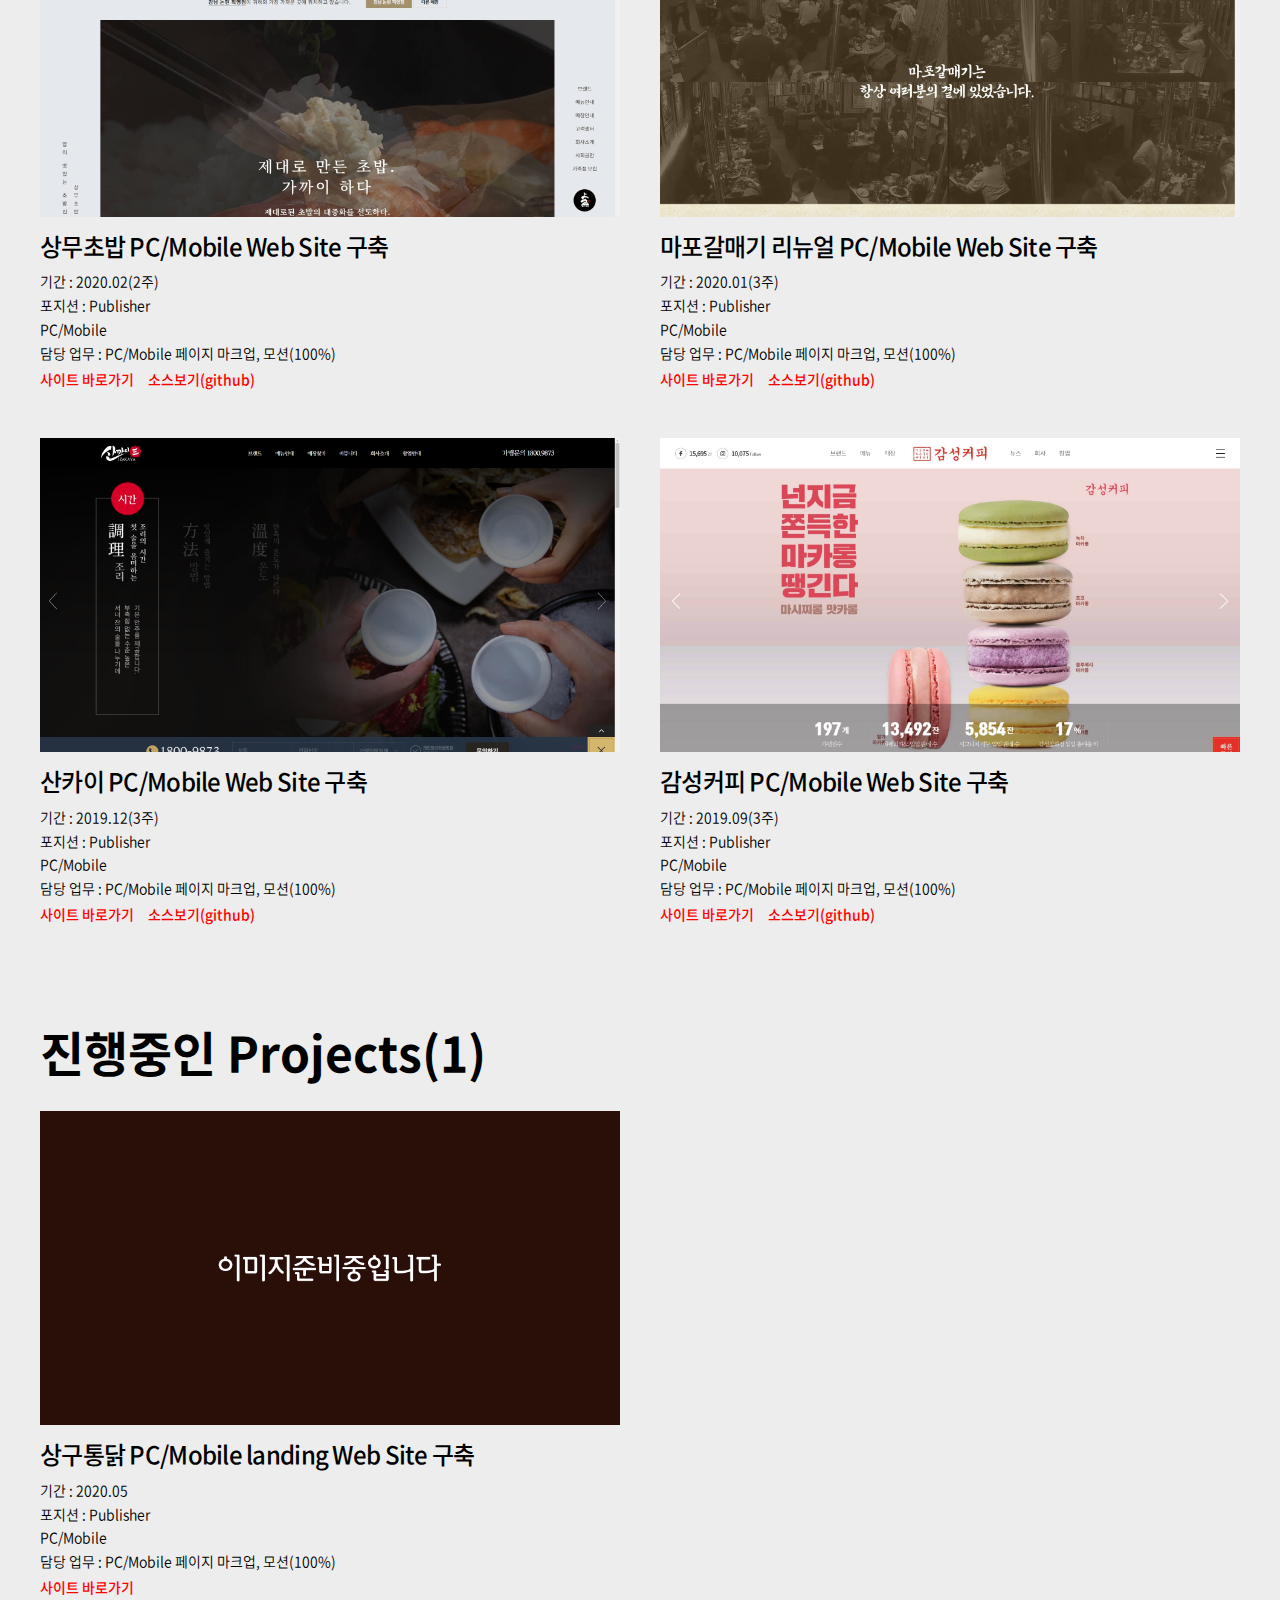
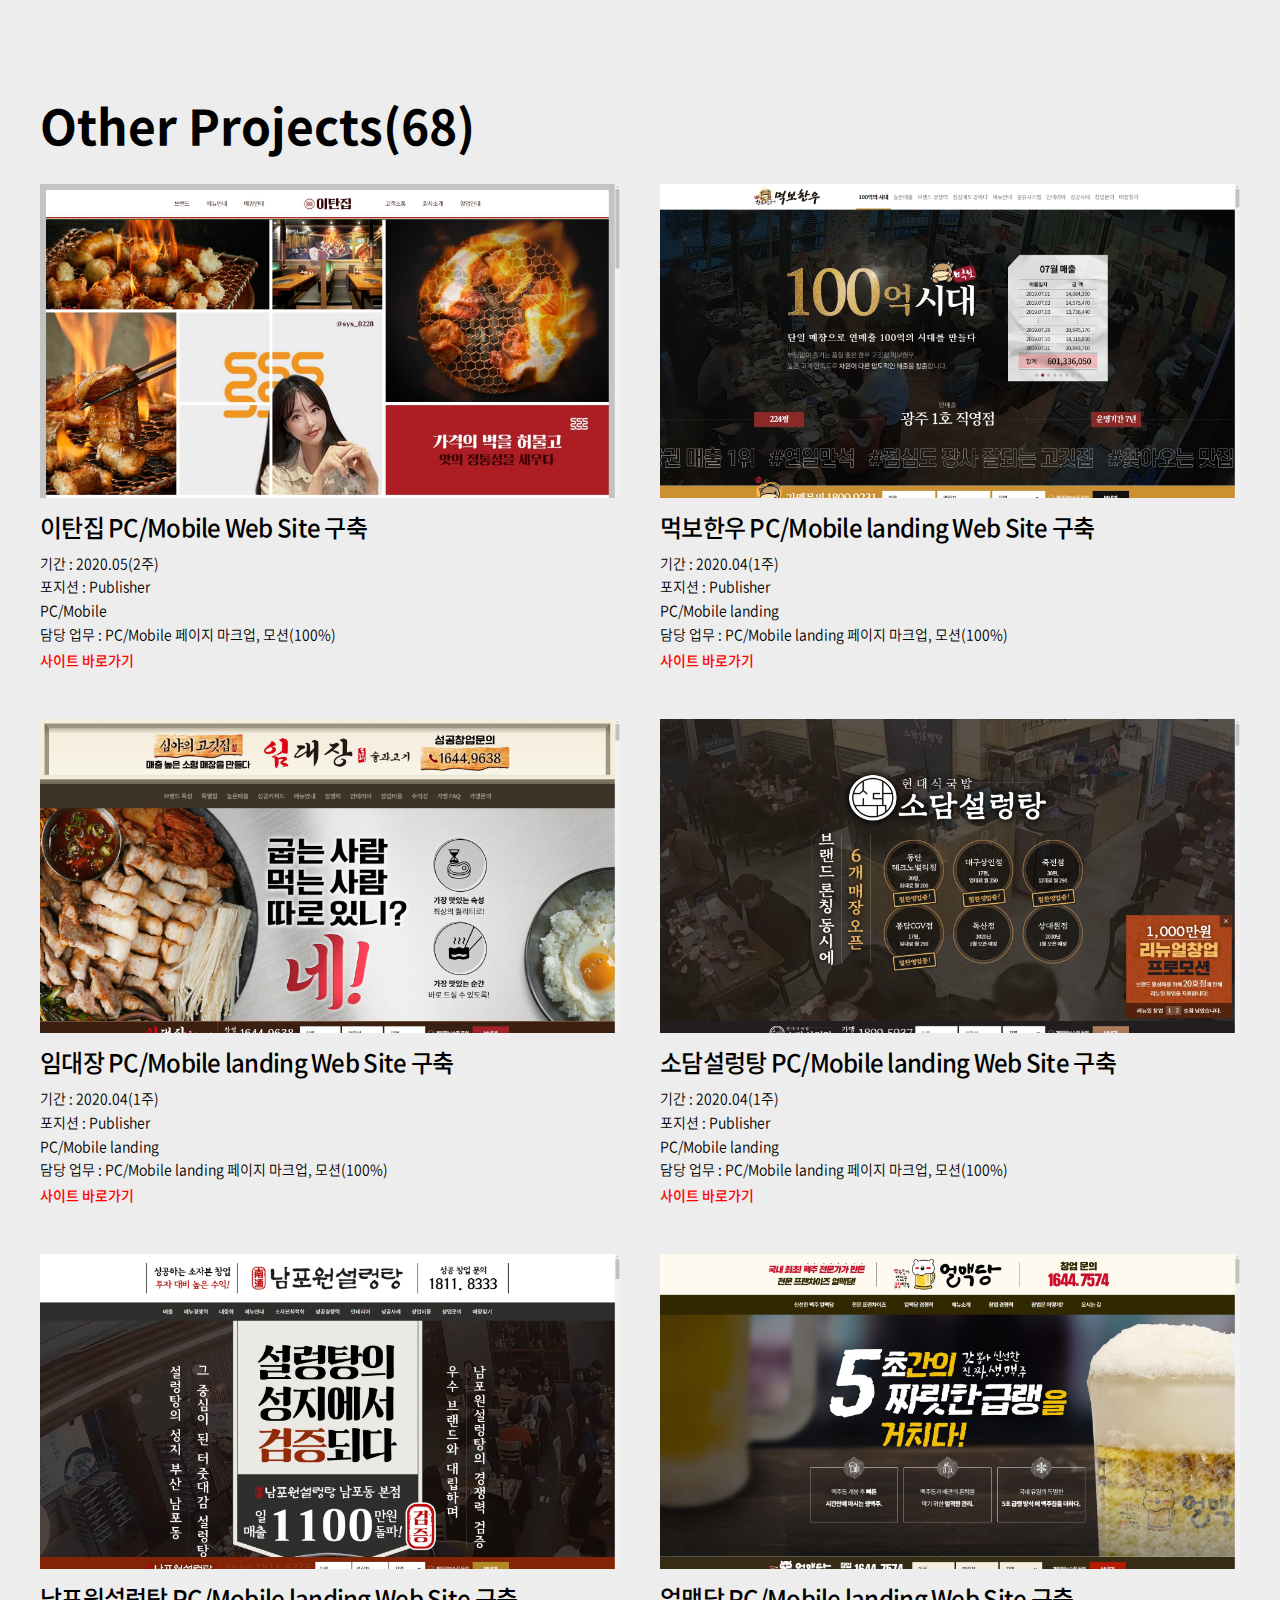
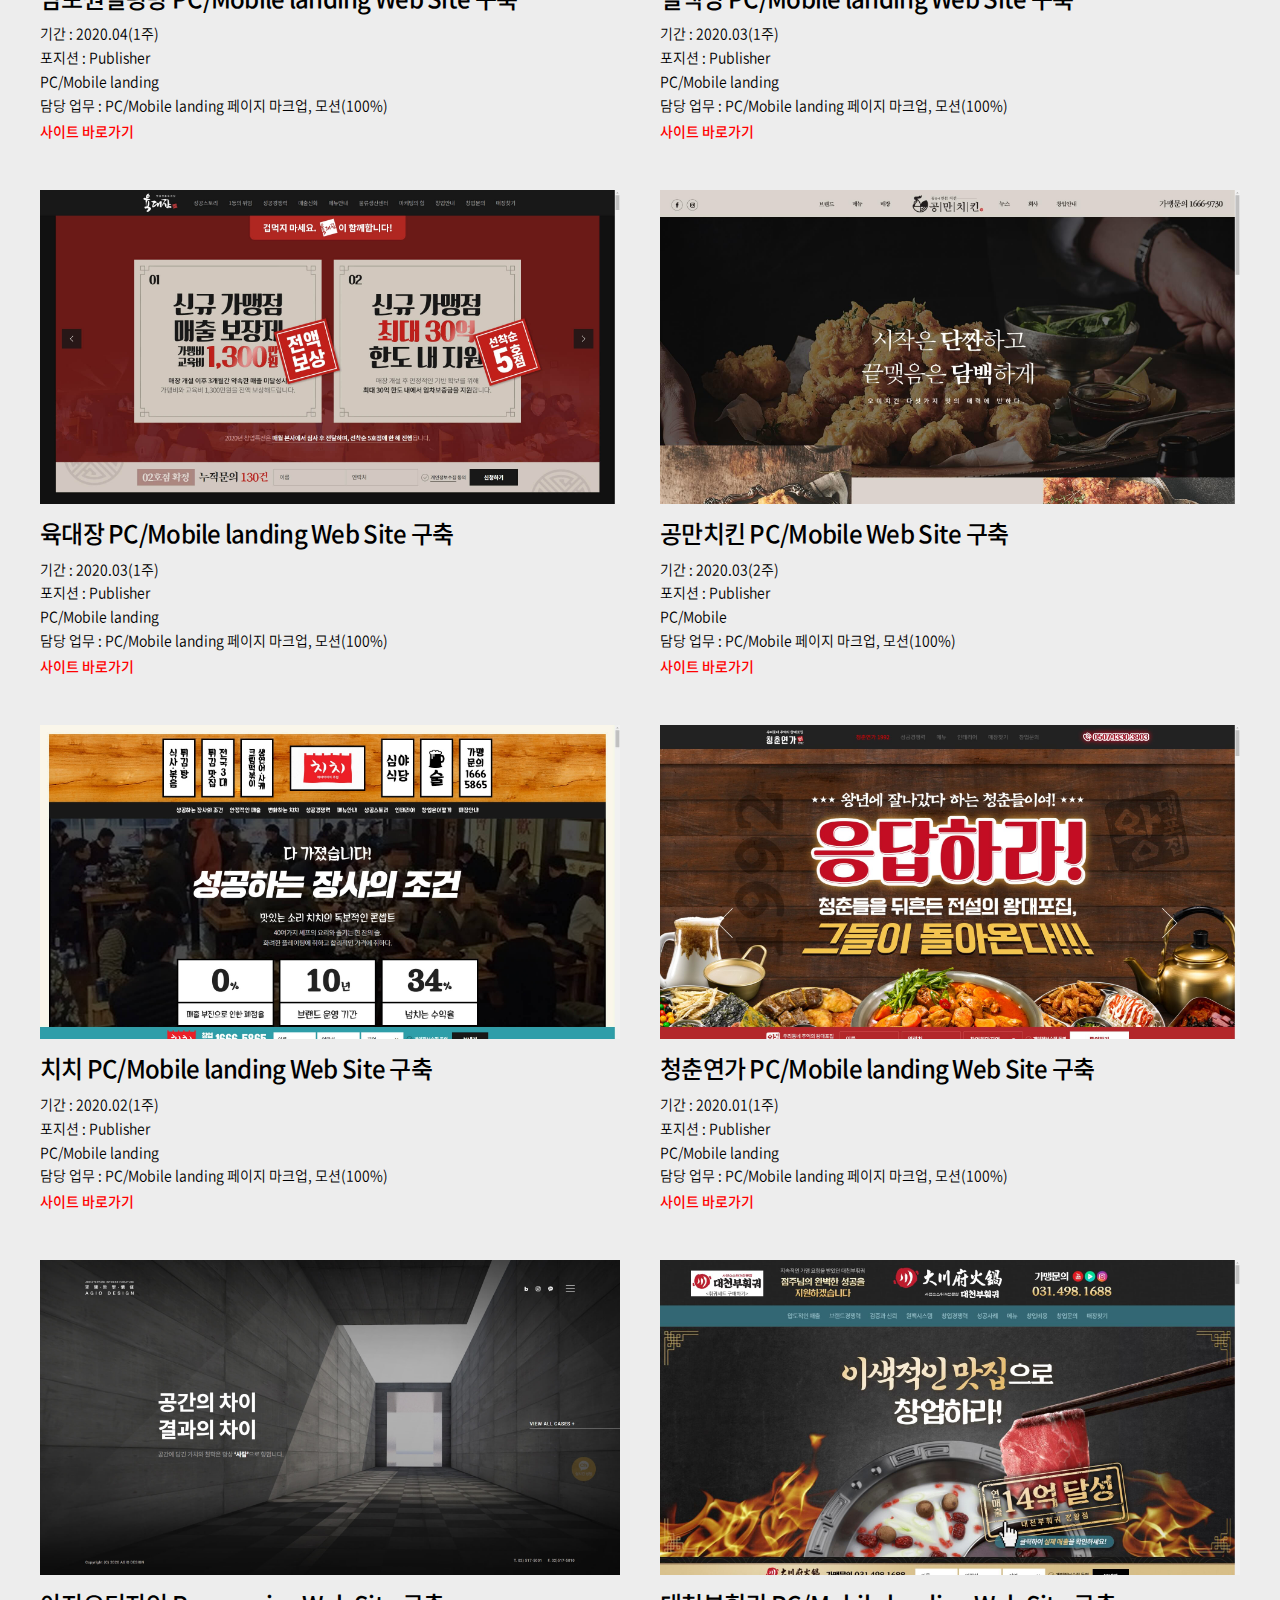
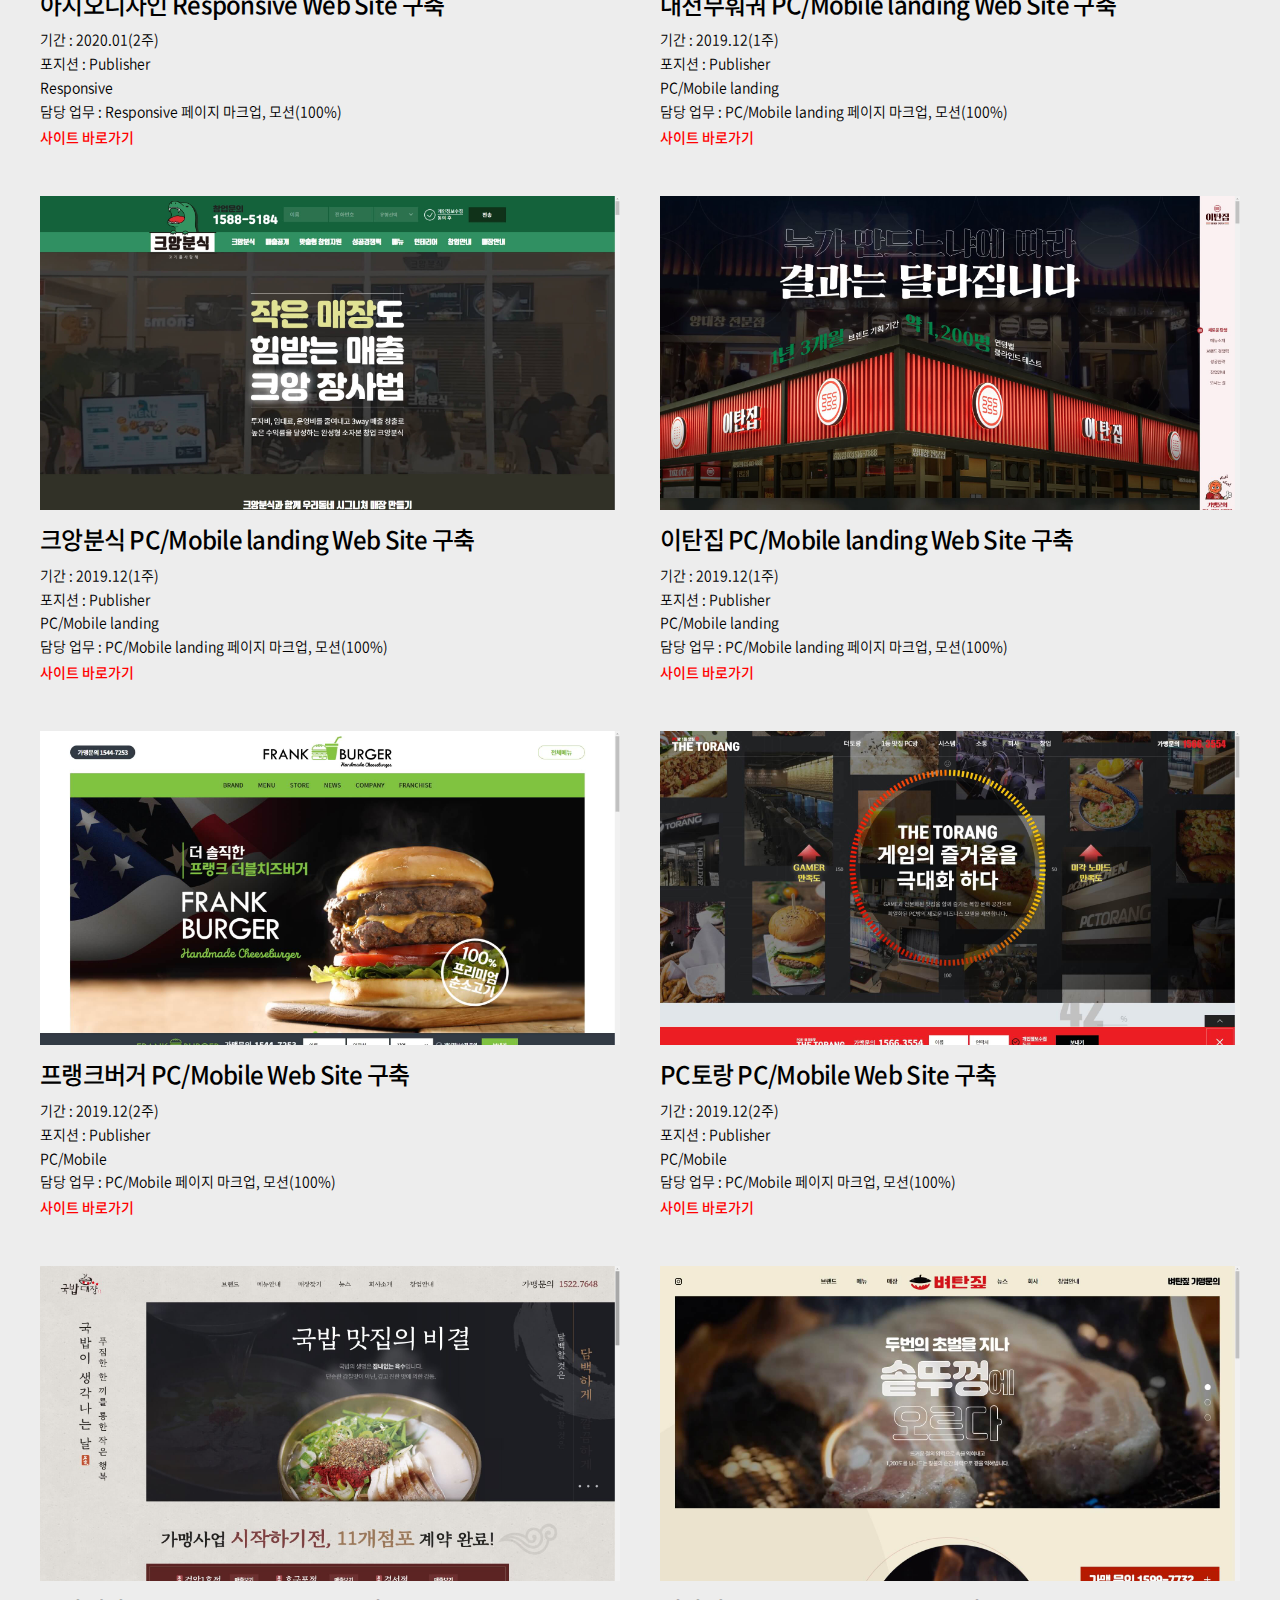
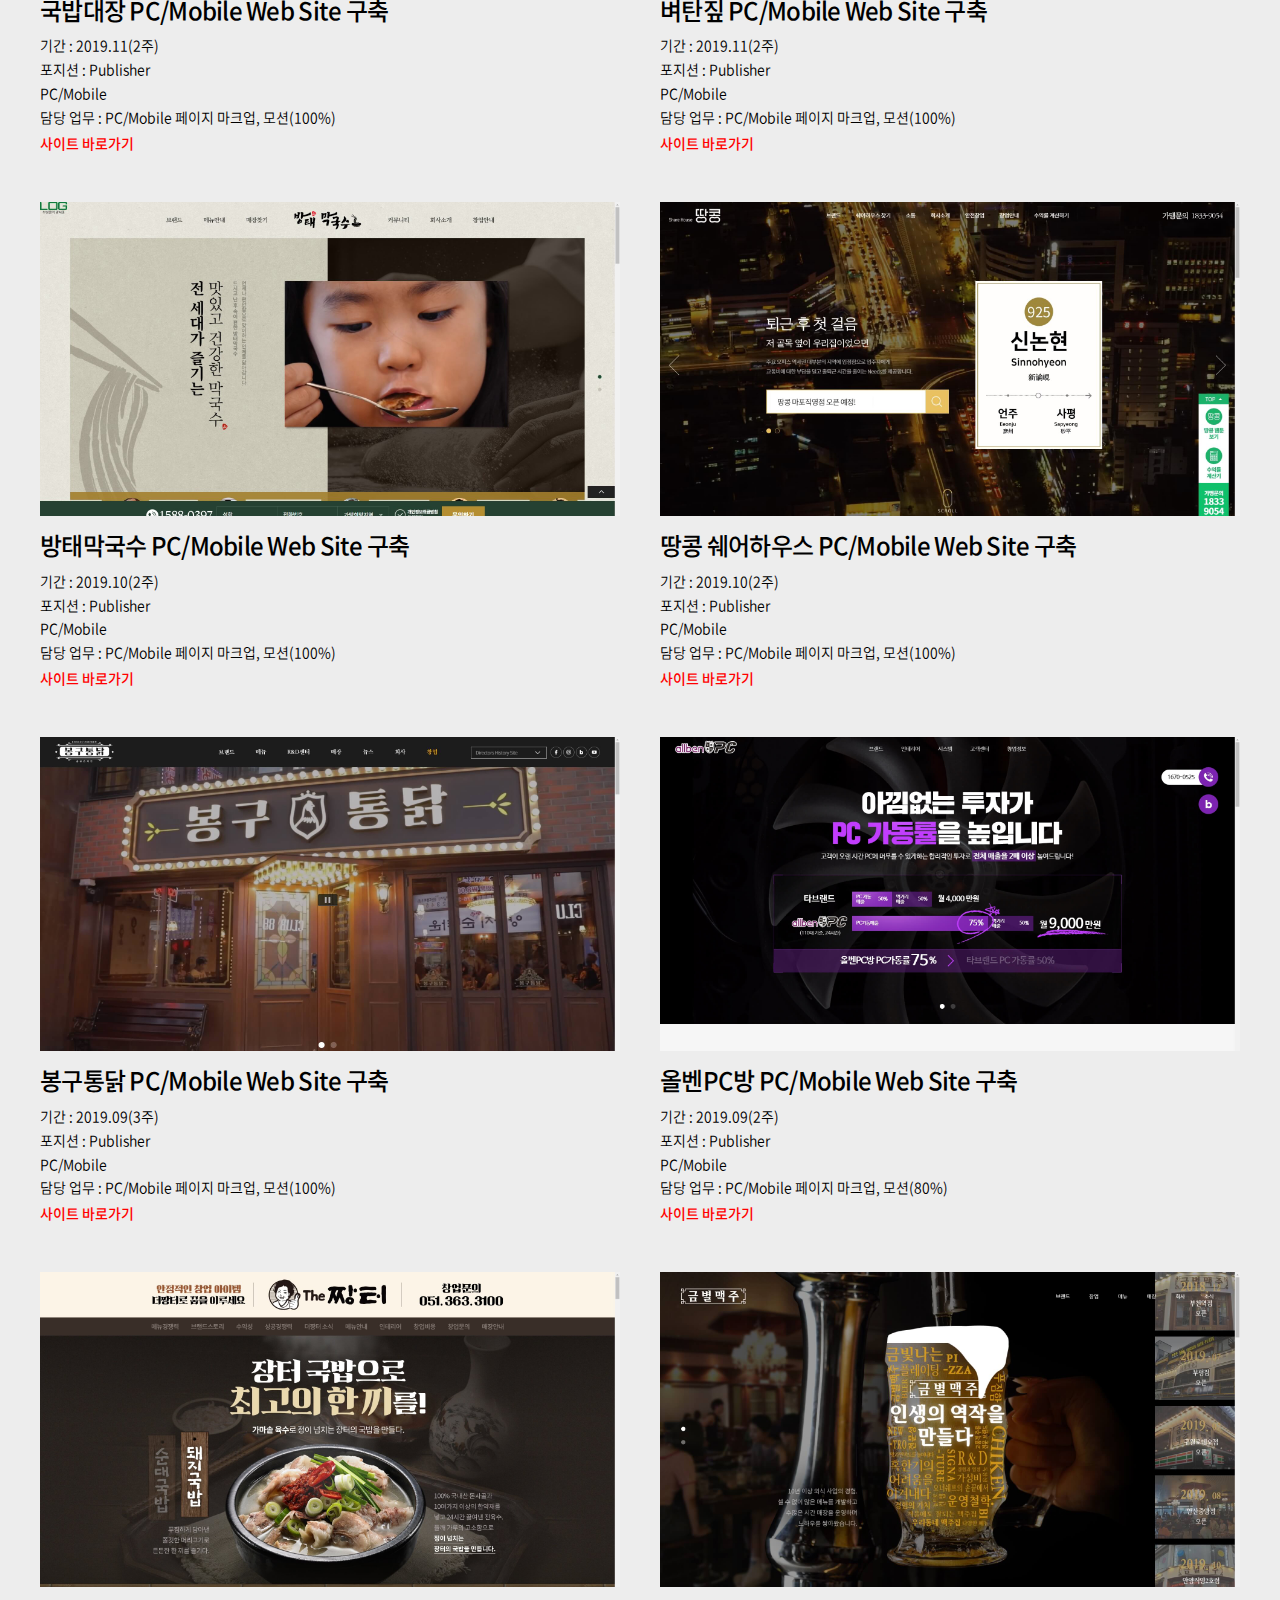
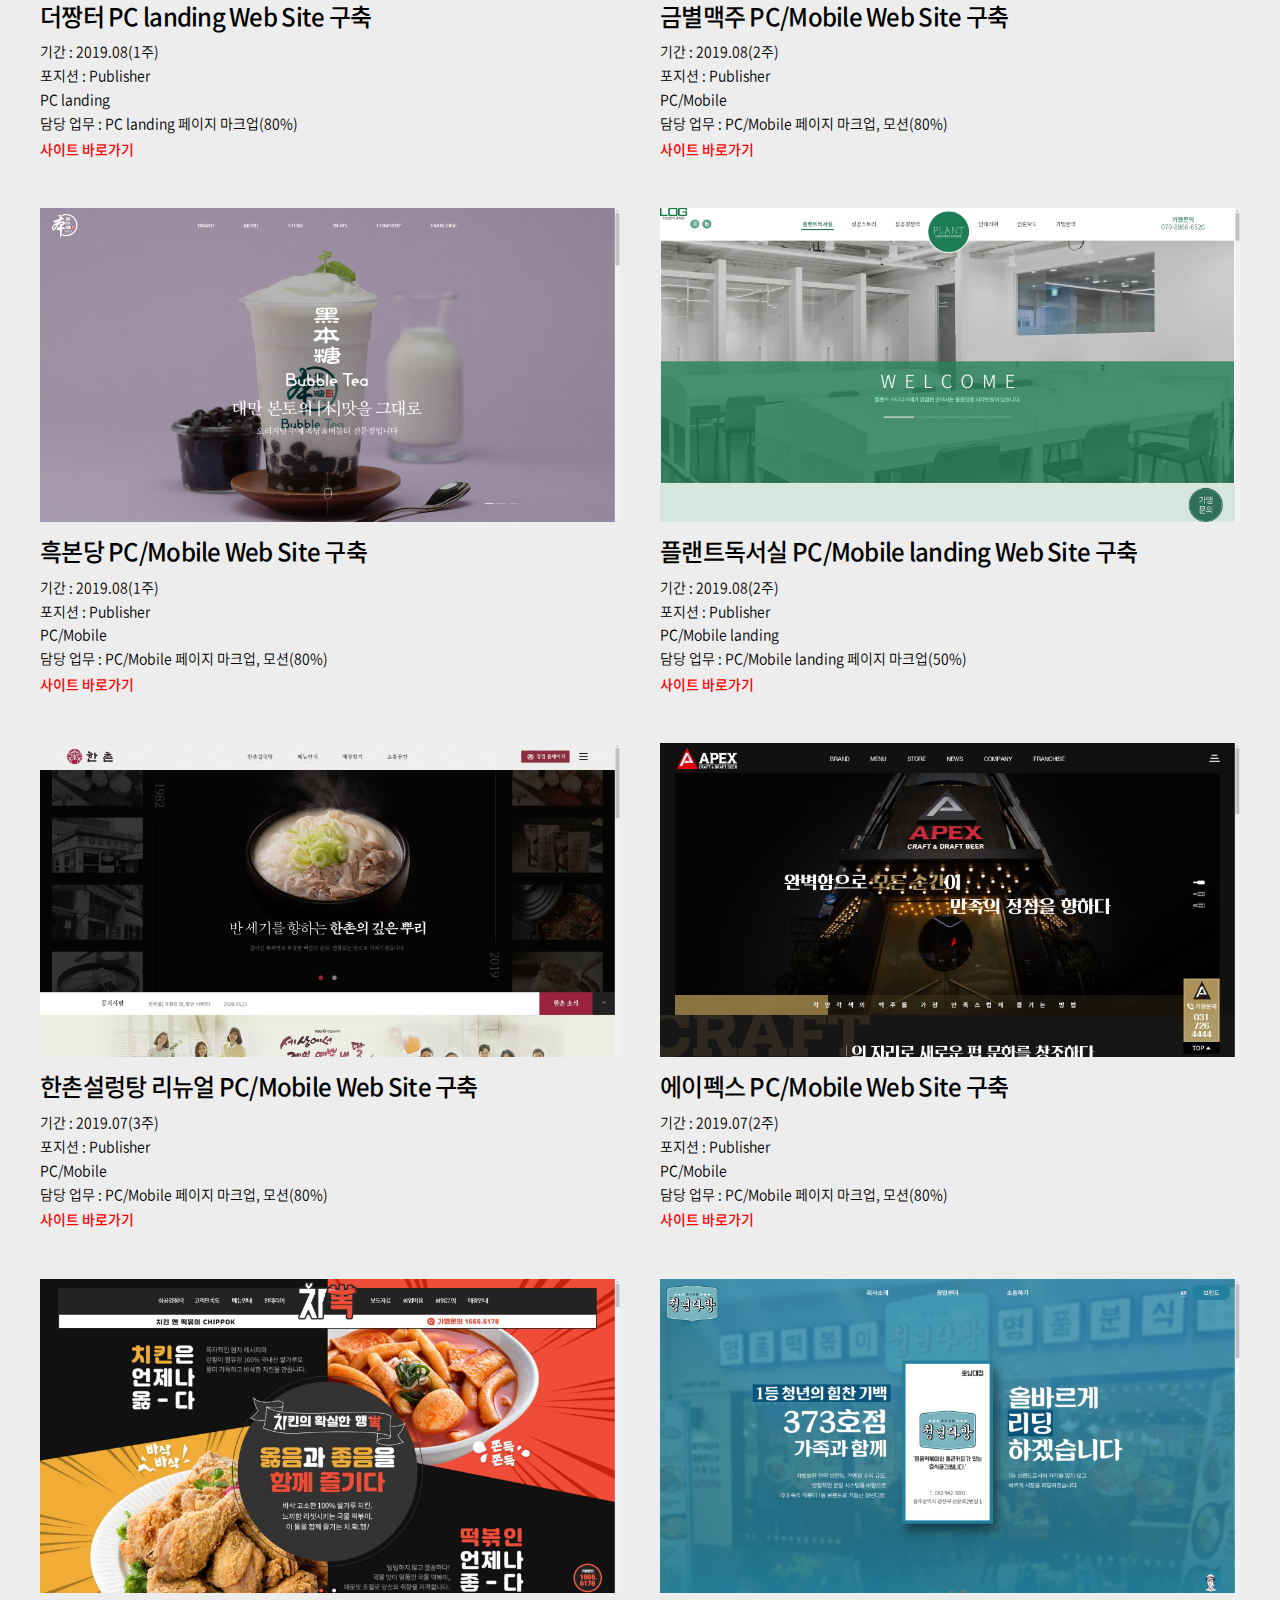
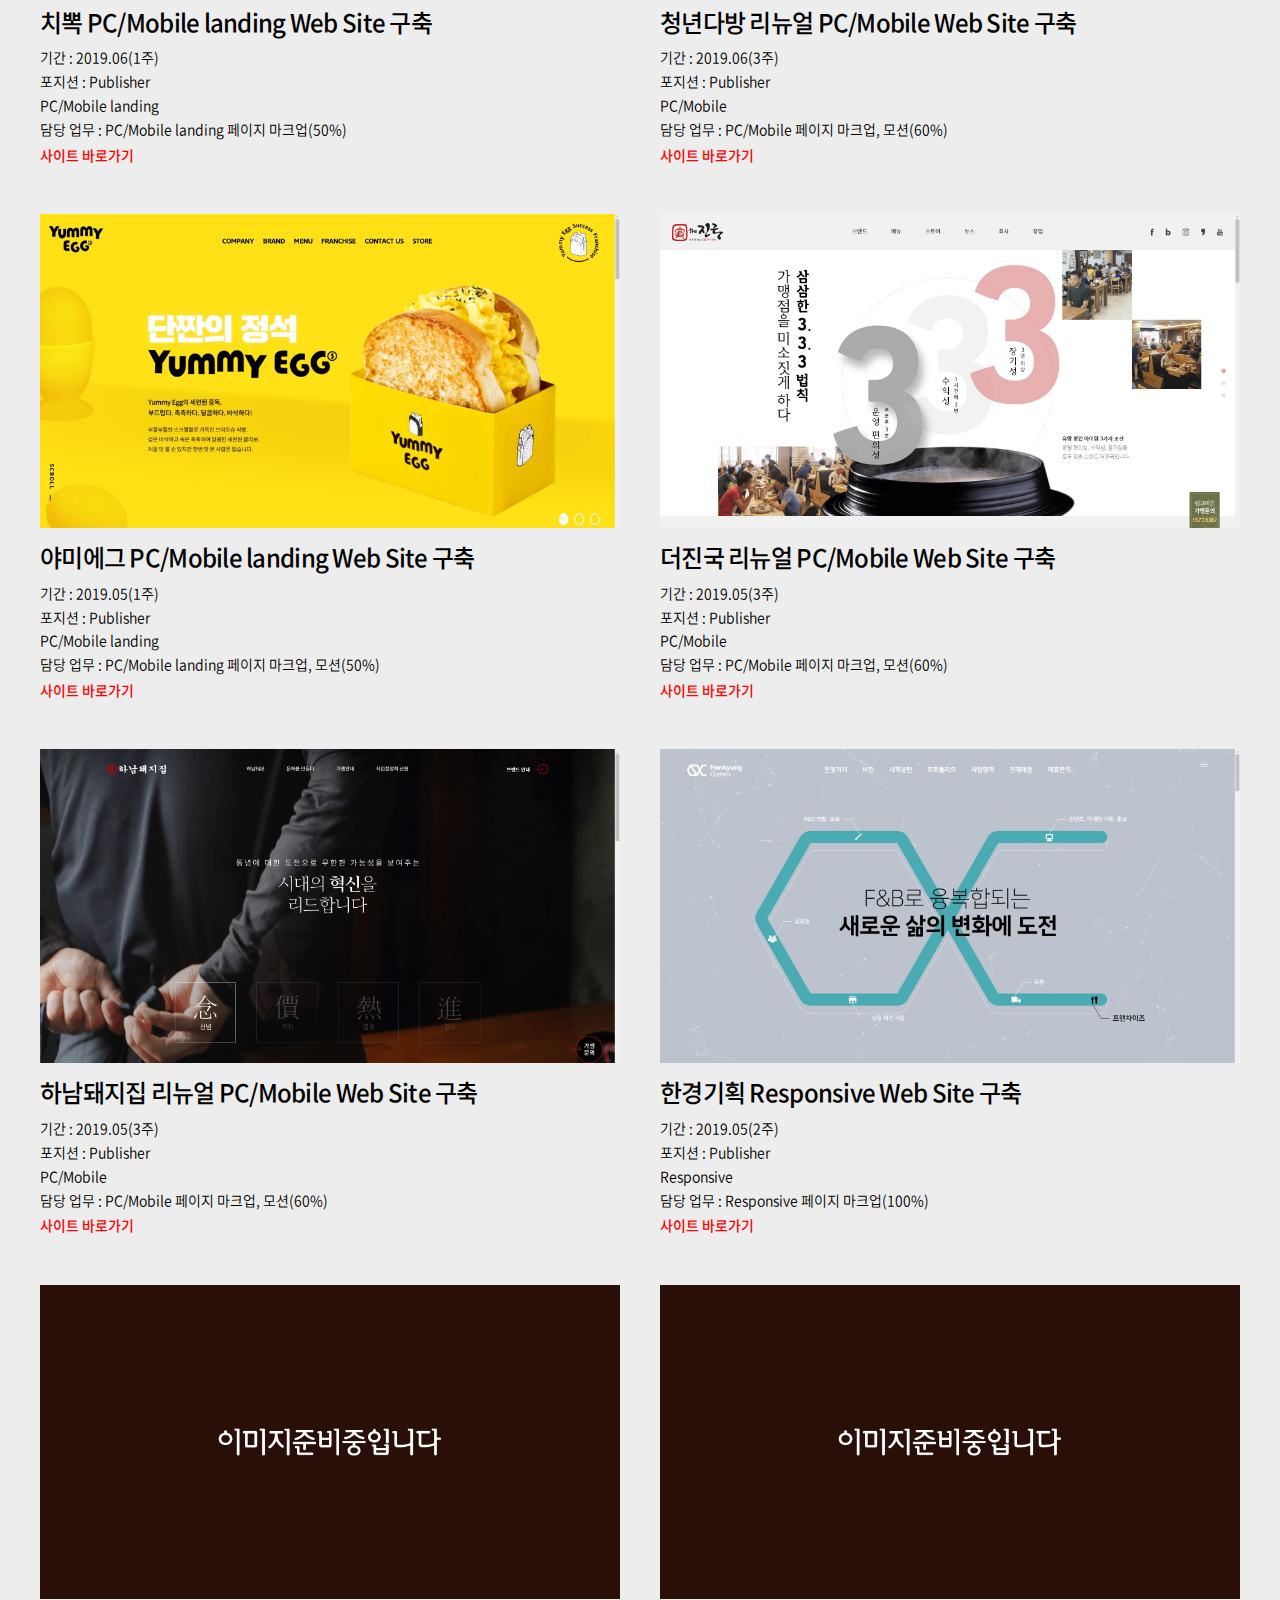
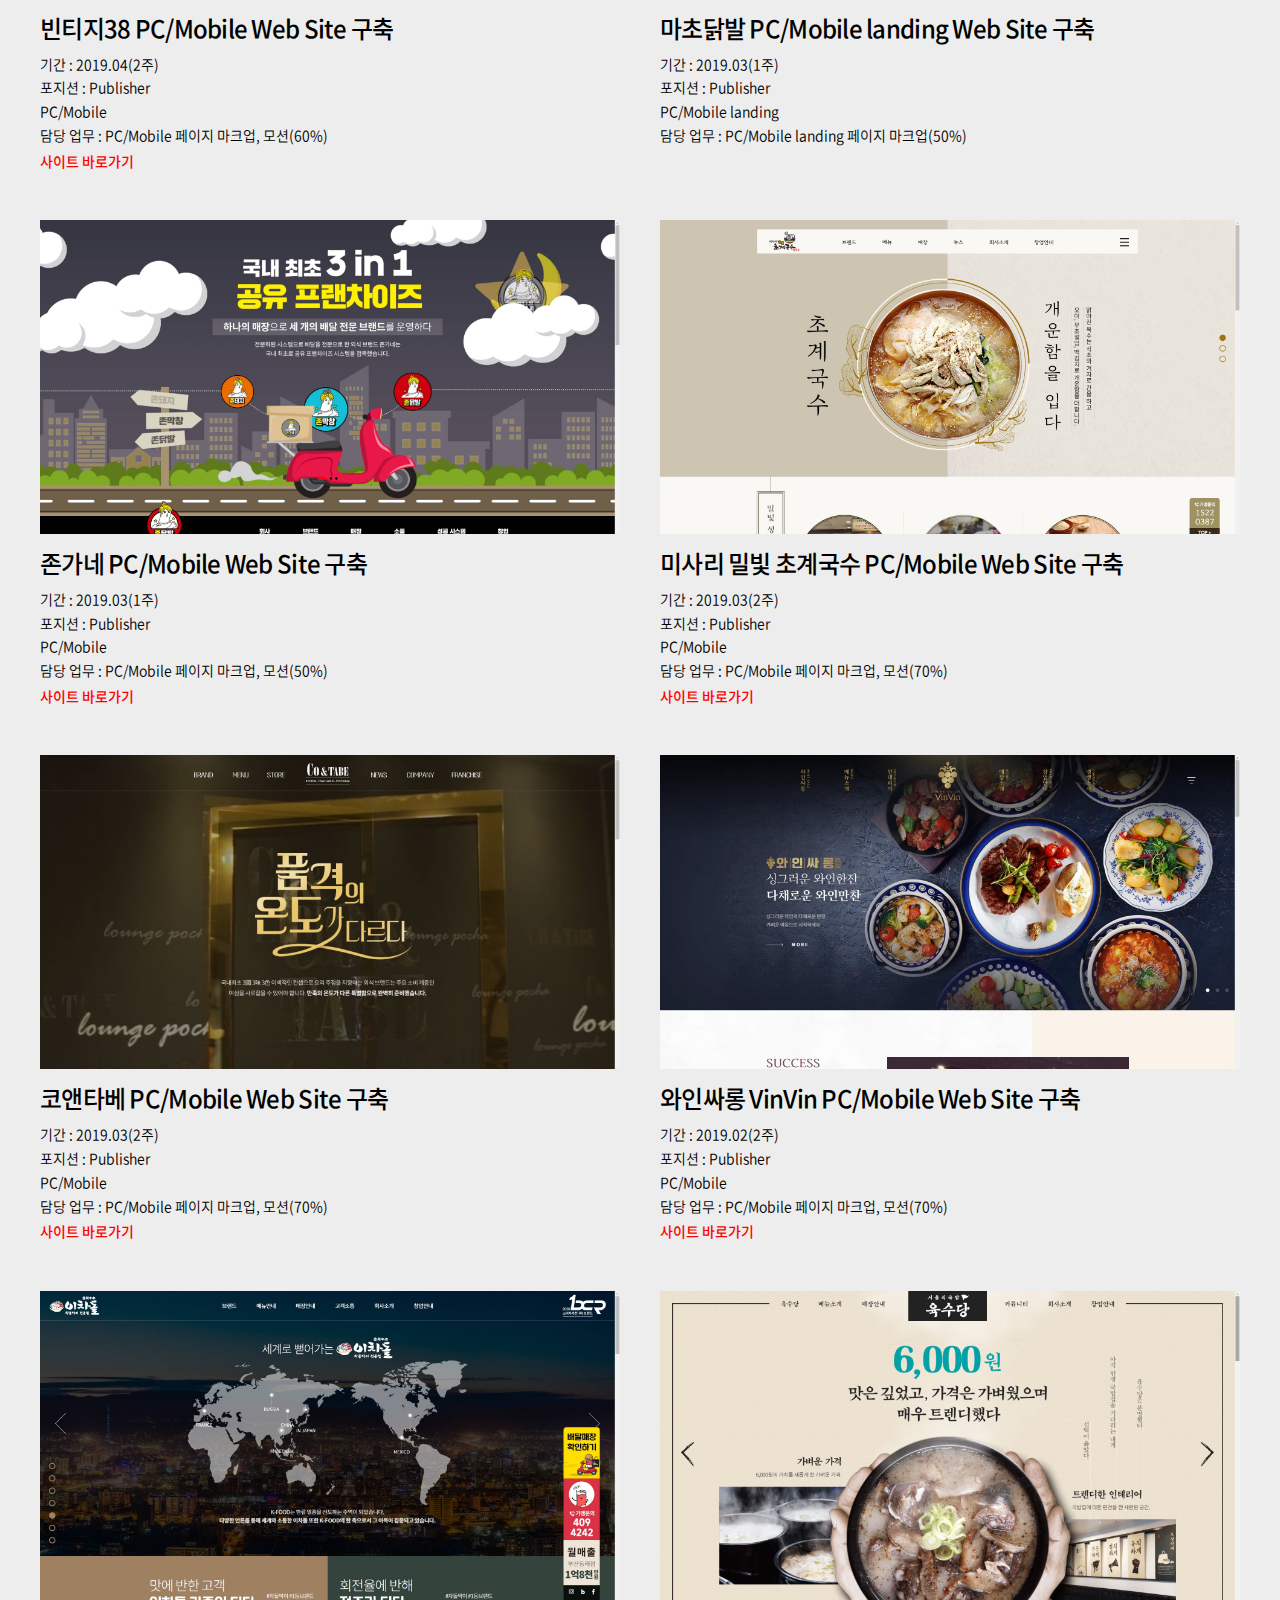
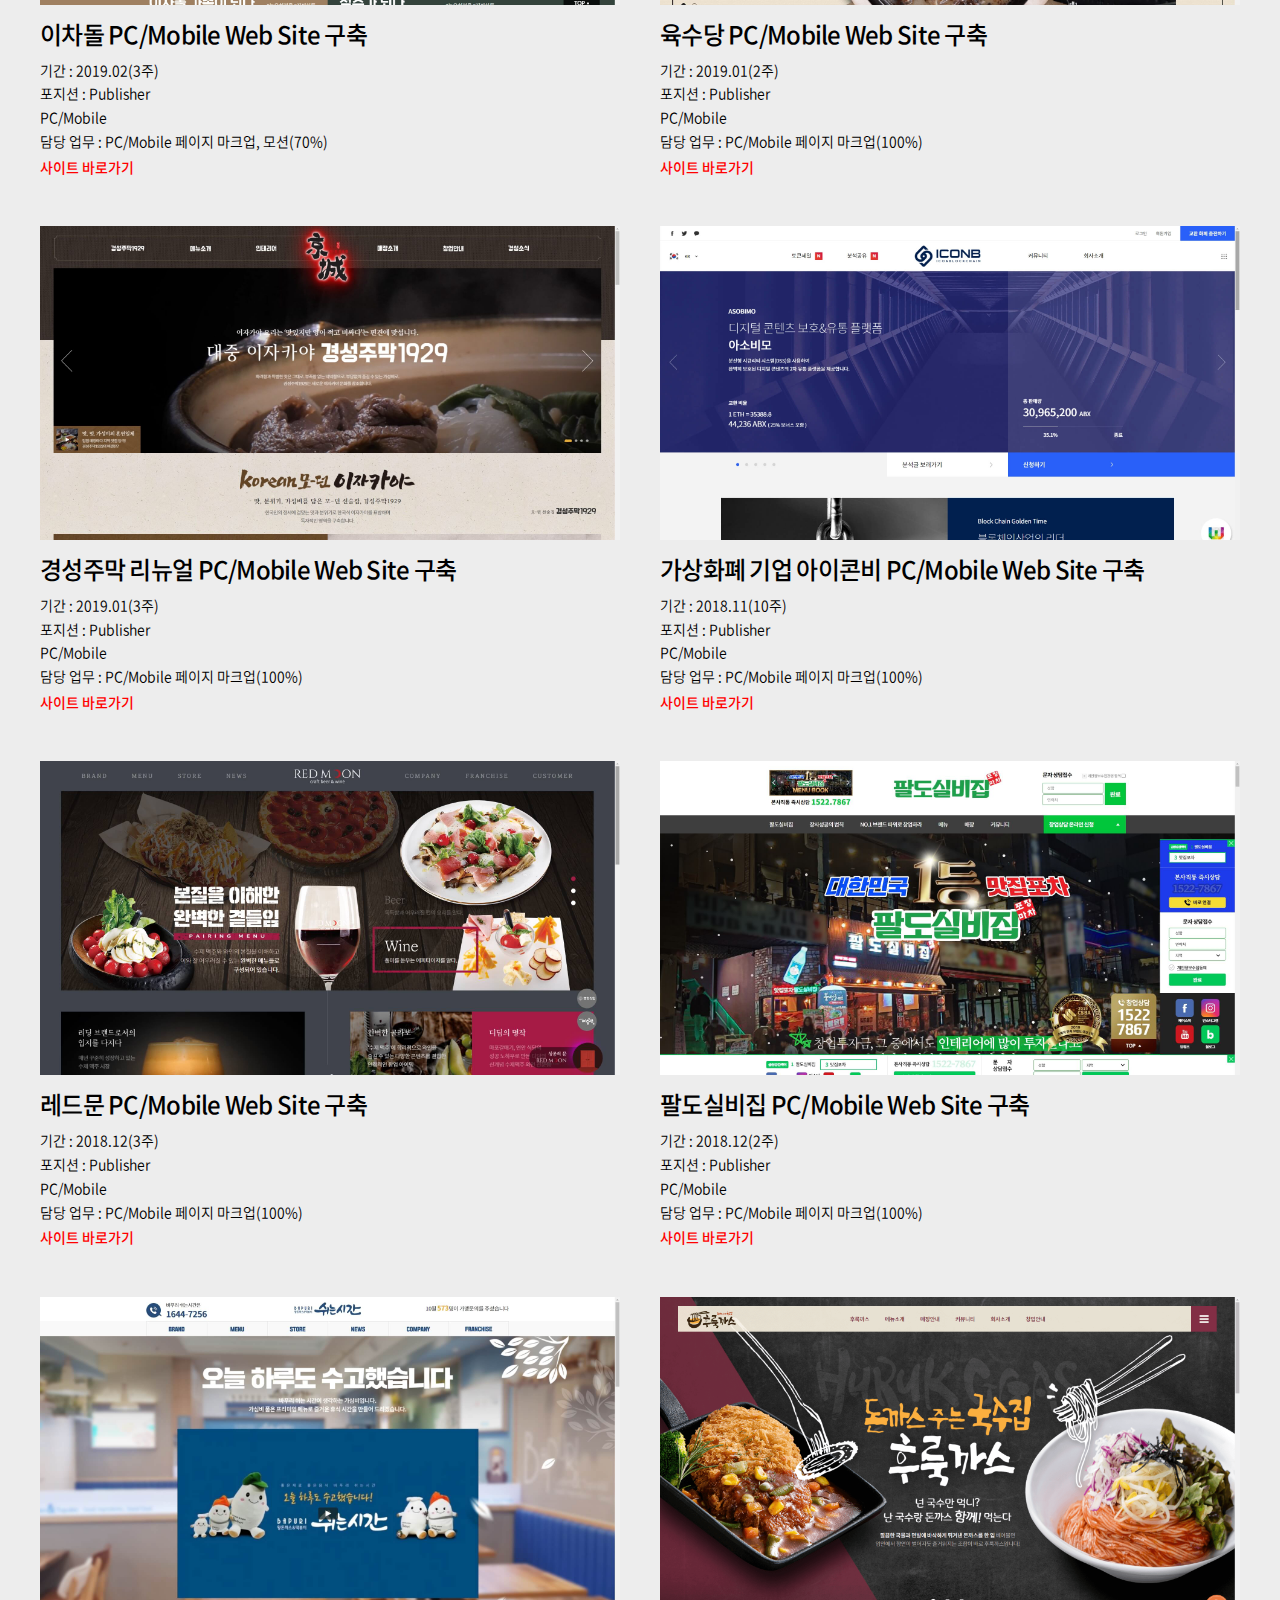
==== commit bb6c11a4: "update index" ====
--- a/index.html
+++ b/index.html
@@ -37,19 +37,23 @@
         <!-- introduce start -->
         <div class="int layer bg chapters">
             <div class="inner">
-                <p class="title">About</p>
+                <p class="title">Introduce</p>
                 <p class="text">
-                    Web Publisher<br>
+                    Frontend Developer<br>
                     하 곤<br>
                     경기도 성남시 분당구 거주<br>
-                    Career : Web Agency 2018.03 ~ 2020.07 / 소프트웨어 개발 중견기업 2020.07 ~ 현재 재직 중<br>
+                    Career : Web Agency(View3) 2018.03 ~ 2020.07 / Tmax A&C 2020.08 ~ 현재<br>
                     Phone : 010-4124-5778 <a href="tel:01041245778" class="btn_tel">call</a><br>
                     Mail : hagon38@gmail.com<br>
+                    //이력서(공개용 pdf) : <a href="uploads/resume_ver20200528.pdf" class="btn_resume" target="_blank">이력서 다운로드</a><br>
+                    //<span>* 민감성 정보가 담긴 이력서는 메일로 보내드릴 수 있습니다.</span>
 			<br><br><br>
                     
-                    2년 6개월 차 웹 퍼블리셔입니다.<br>
-                    약 80개의 프로젝트를 진행했고 현재도 진행 중 입니다.<br>
+                    <br>
+                    웹 에이전시에 다니면서 약 77개의 프로젝트를 진행했습니다.<br>
+                    현재는 웹앱을 만드는 프로젝트에 프론트엔드 개발자로 작업 중에 있습니다.<br>
                     기업 반응형, 브랜드 PC/Mobile 최적화 사이트, 랜딩 사이트 등 다양한 경험이 있습니다.<br>
+                    //모션 경험이 풍부하며 어떠한 요구사항도 받아들일 준비가 되어있습니다.
                 </p>
             </div>
         </div>
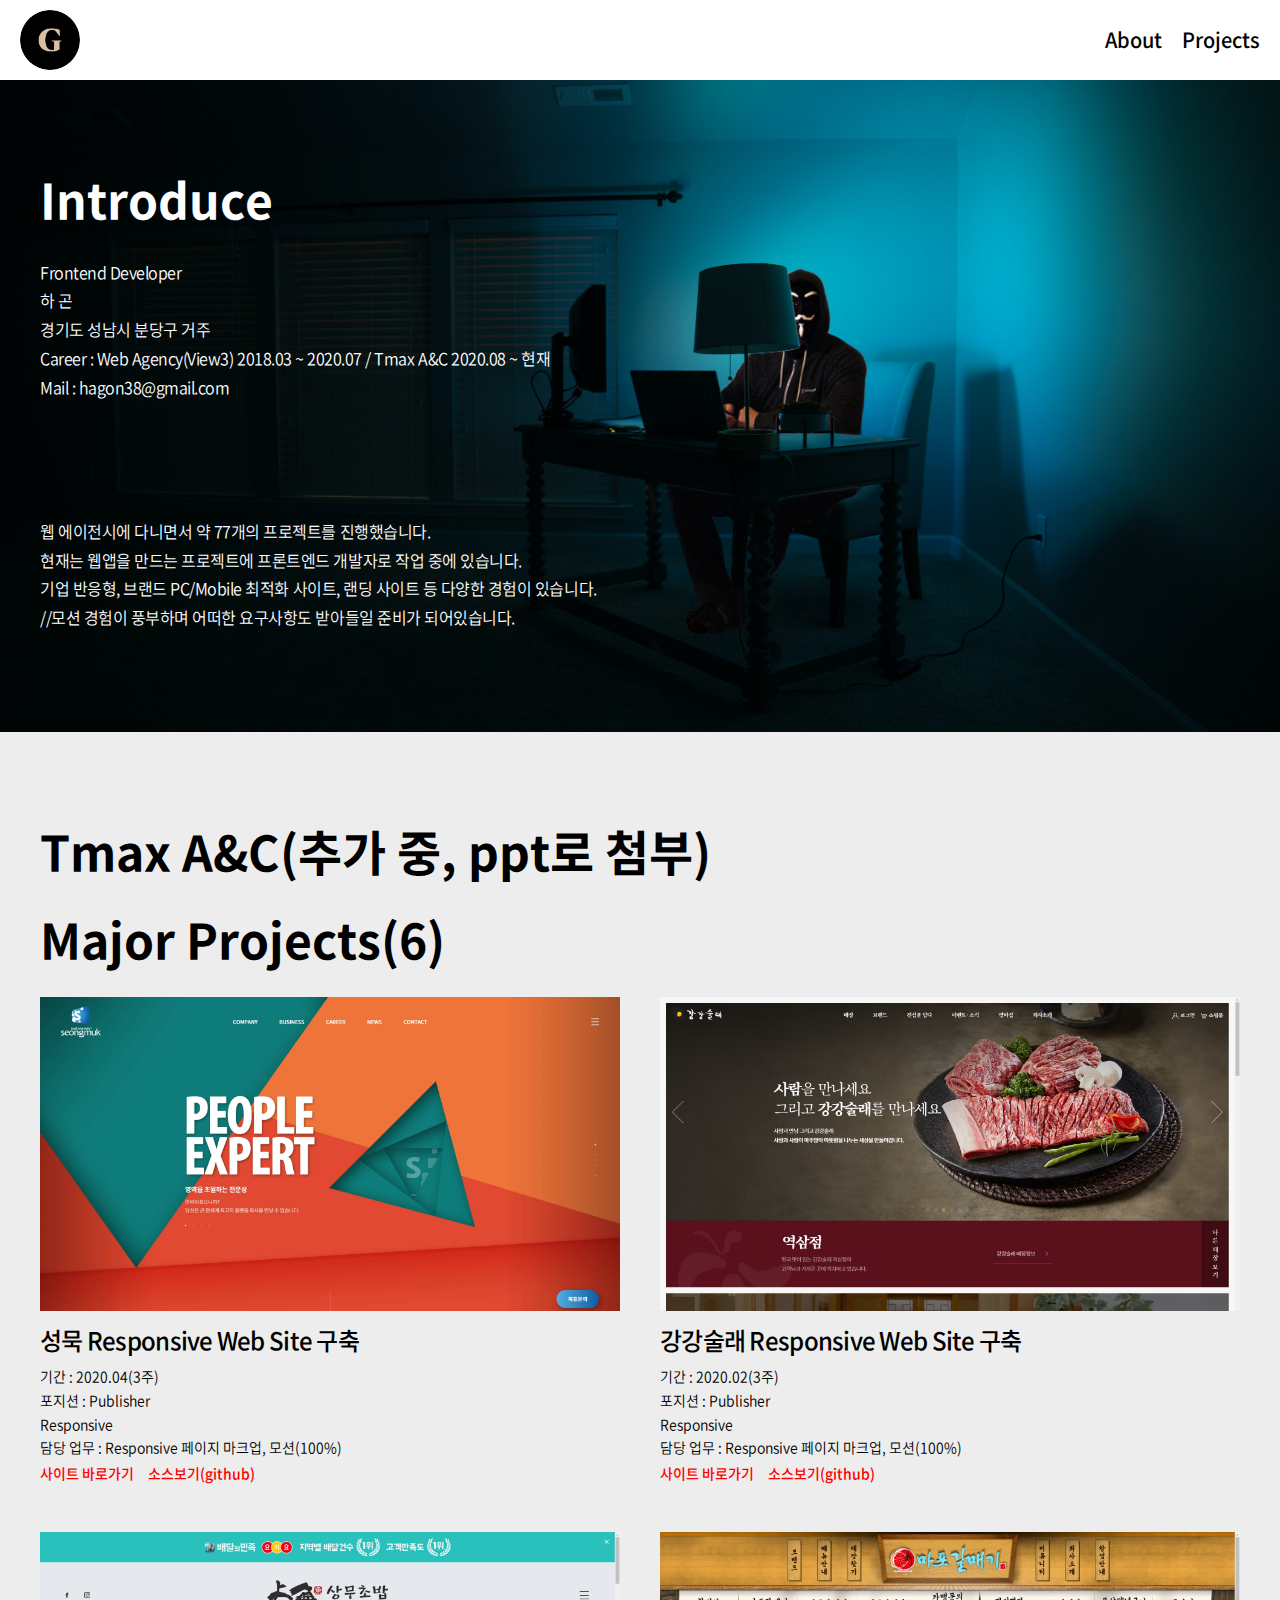
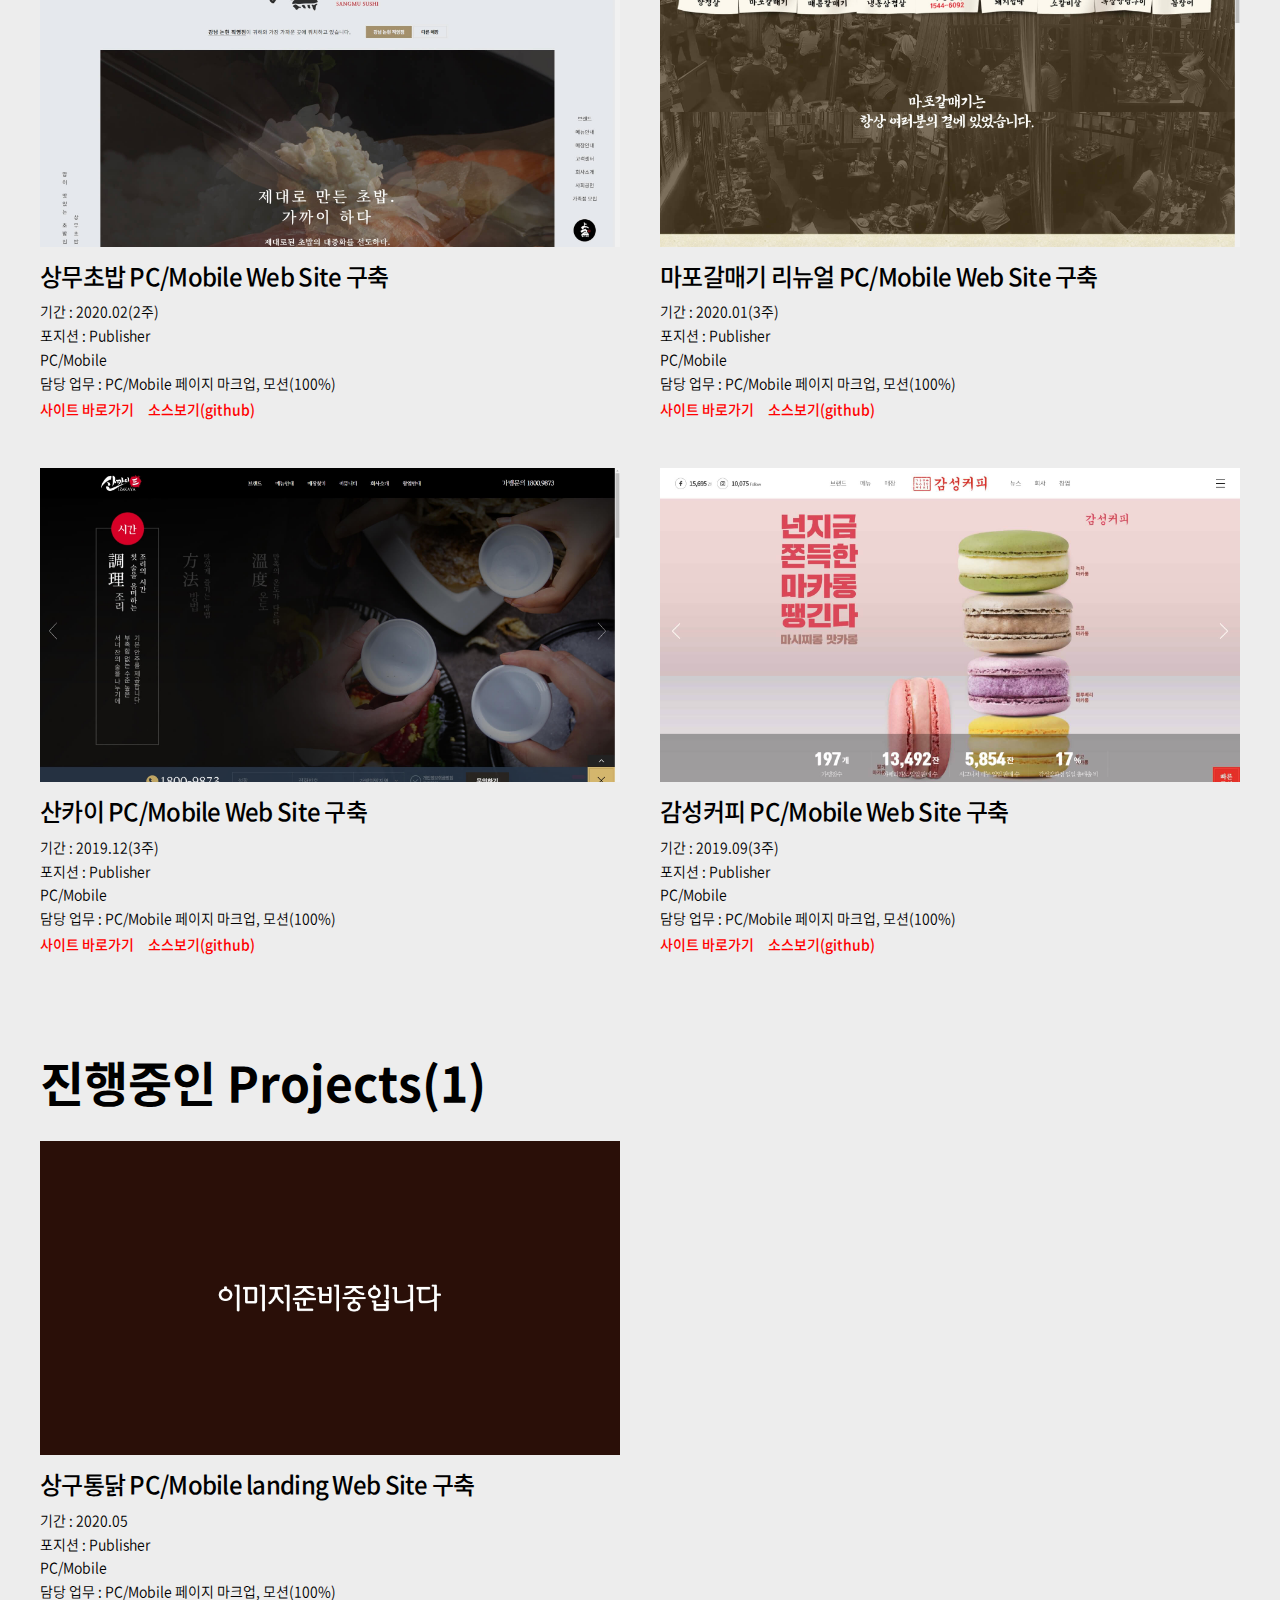
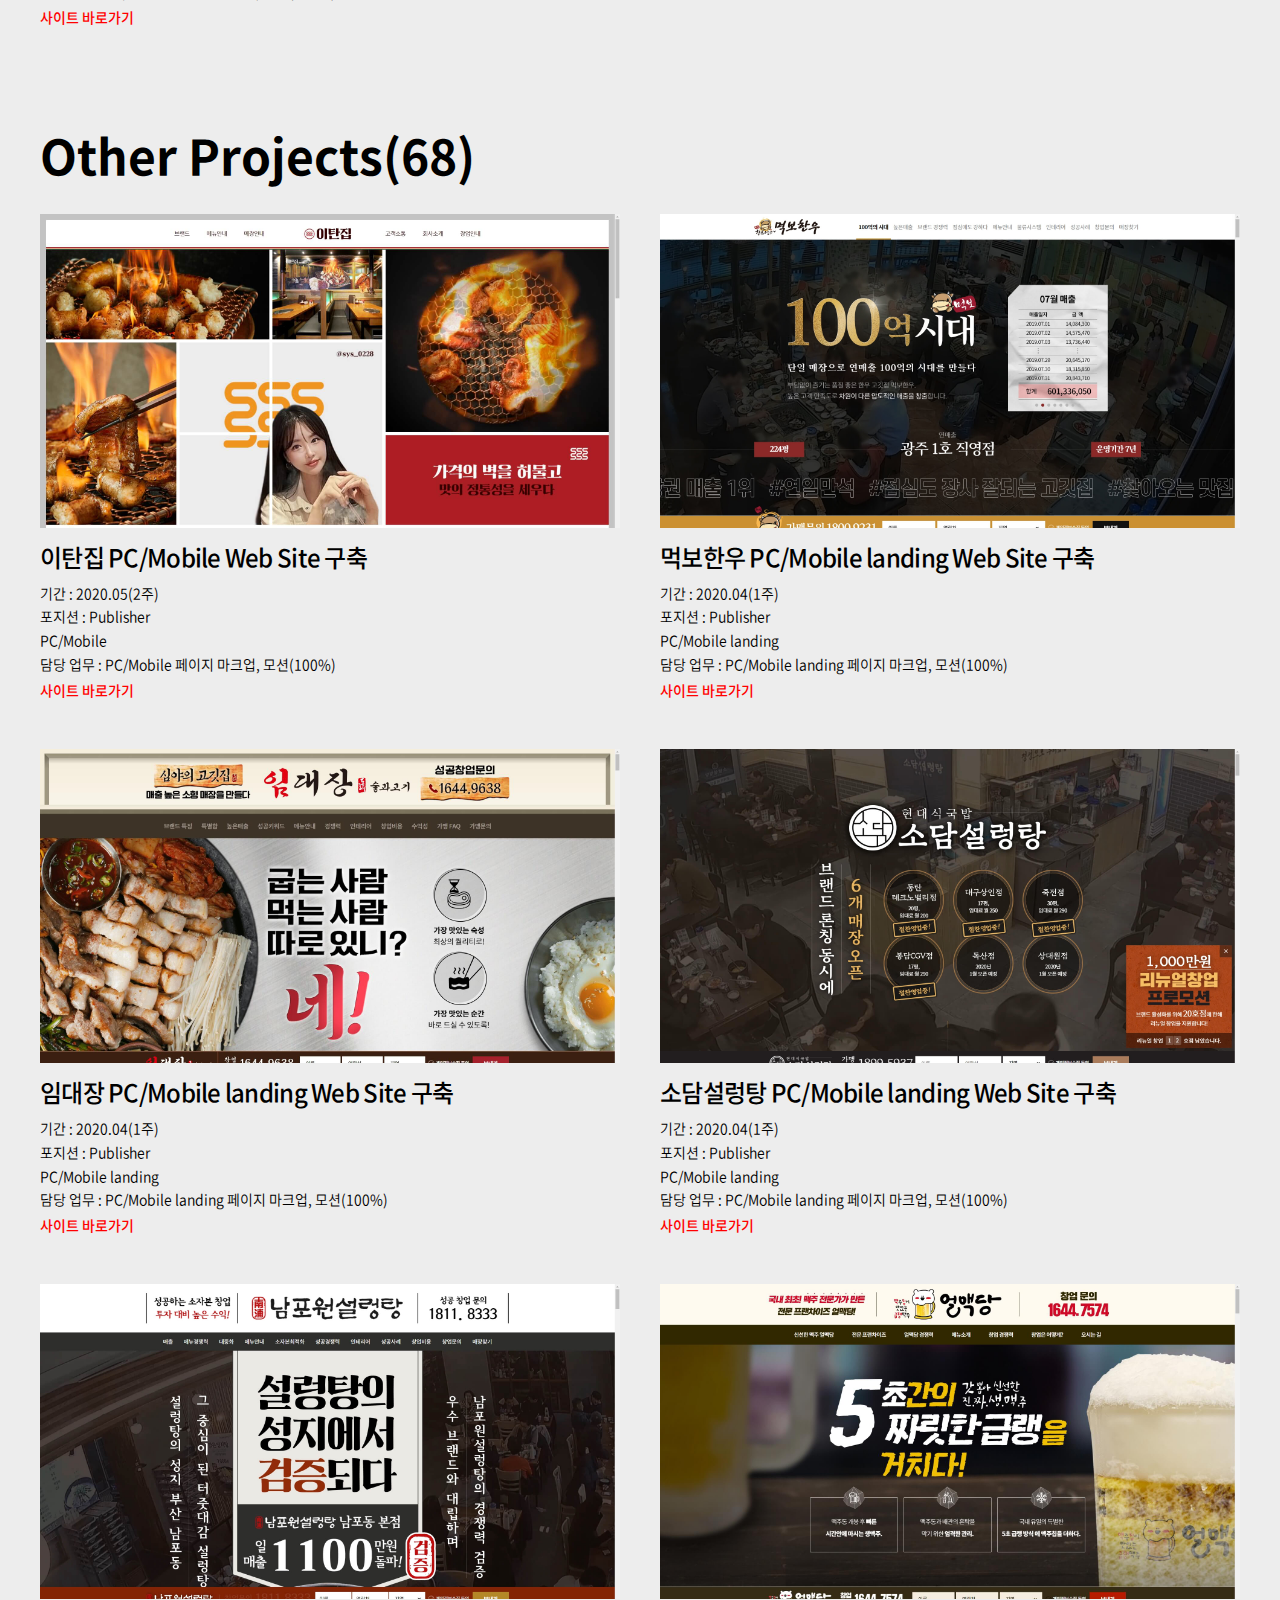
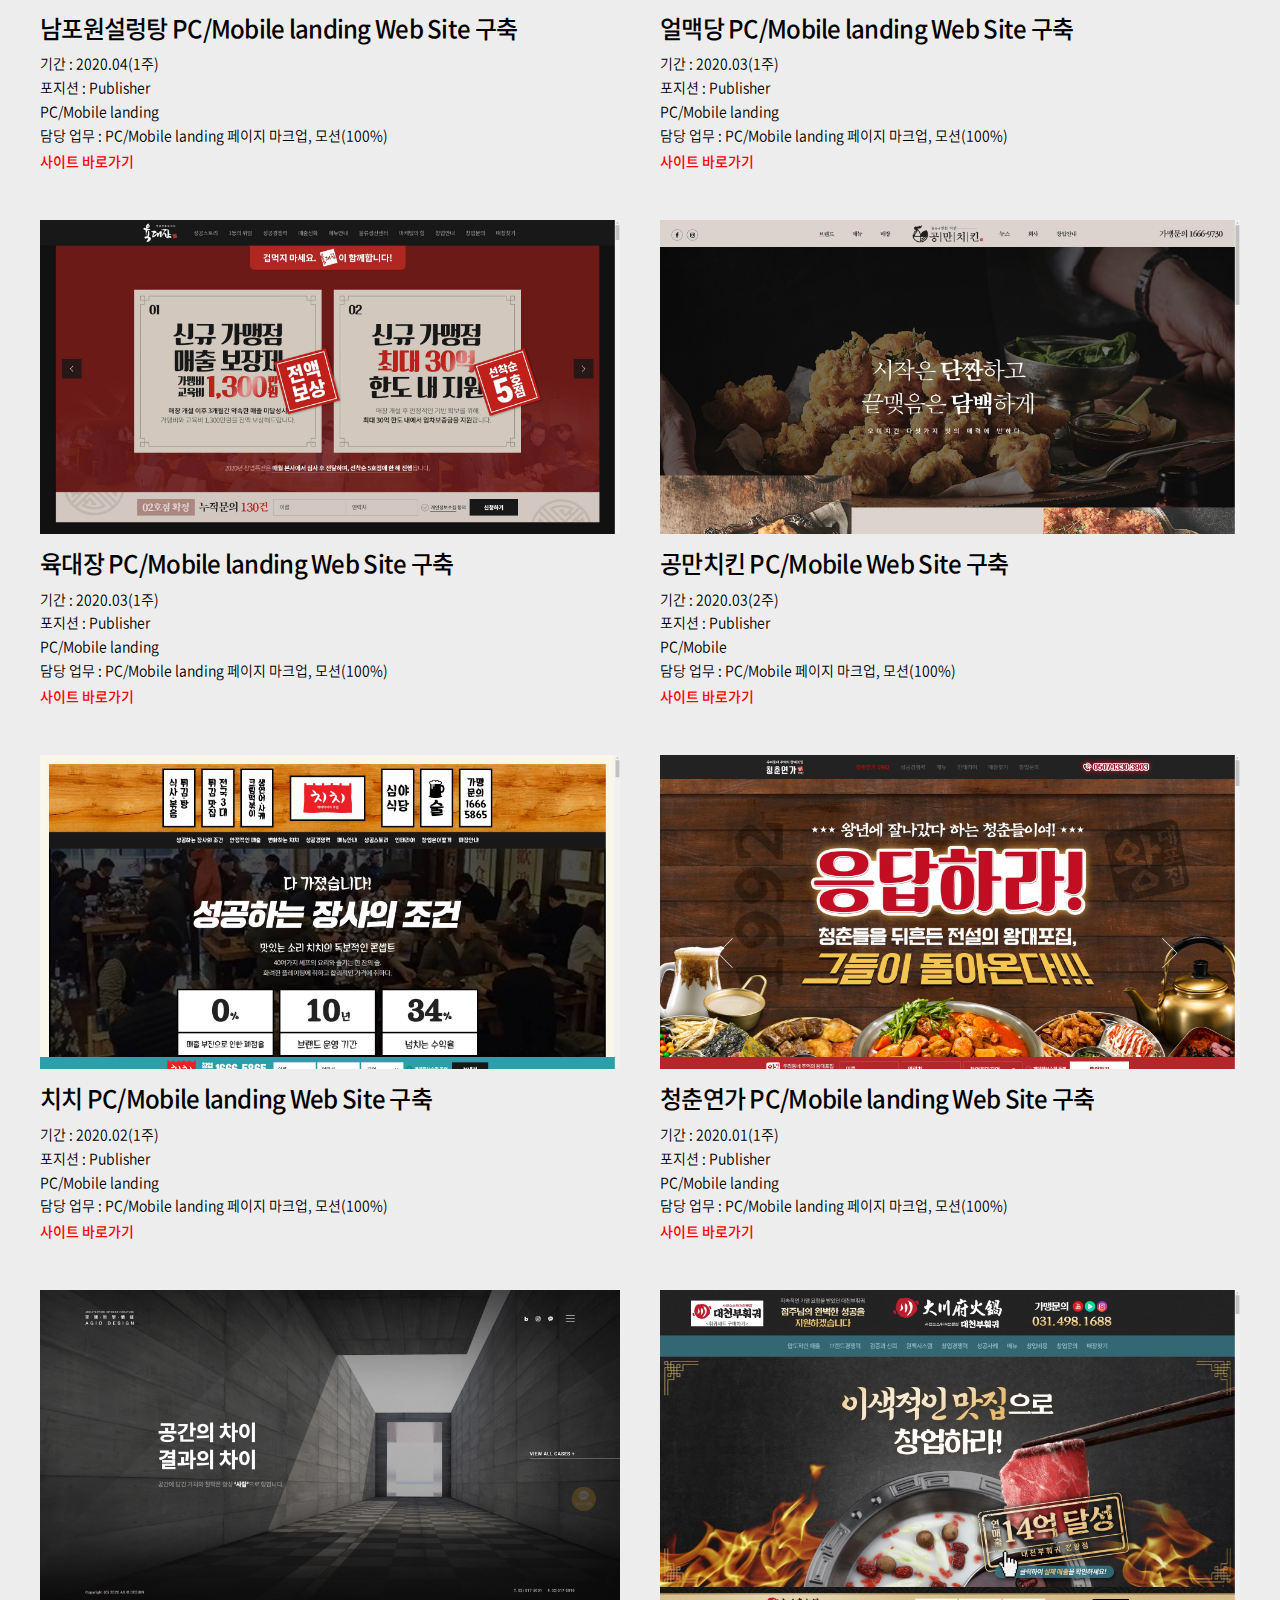
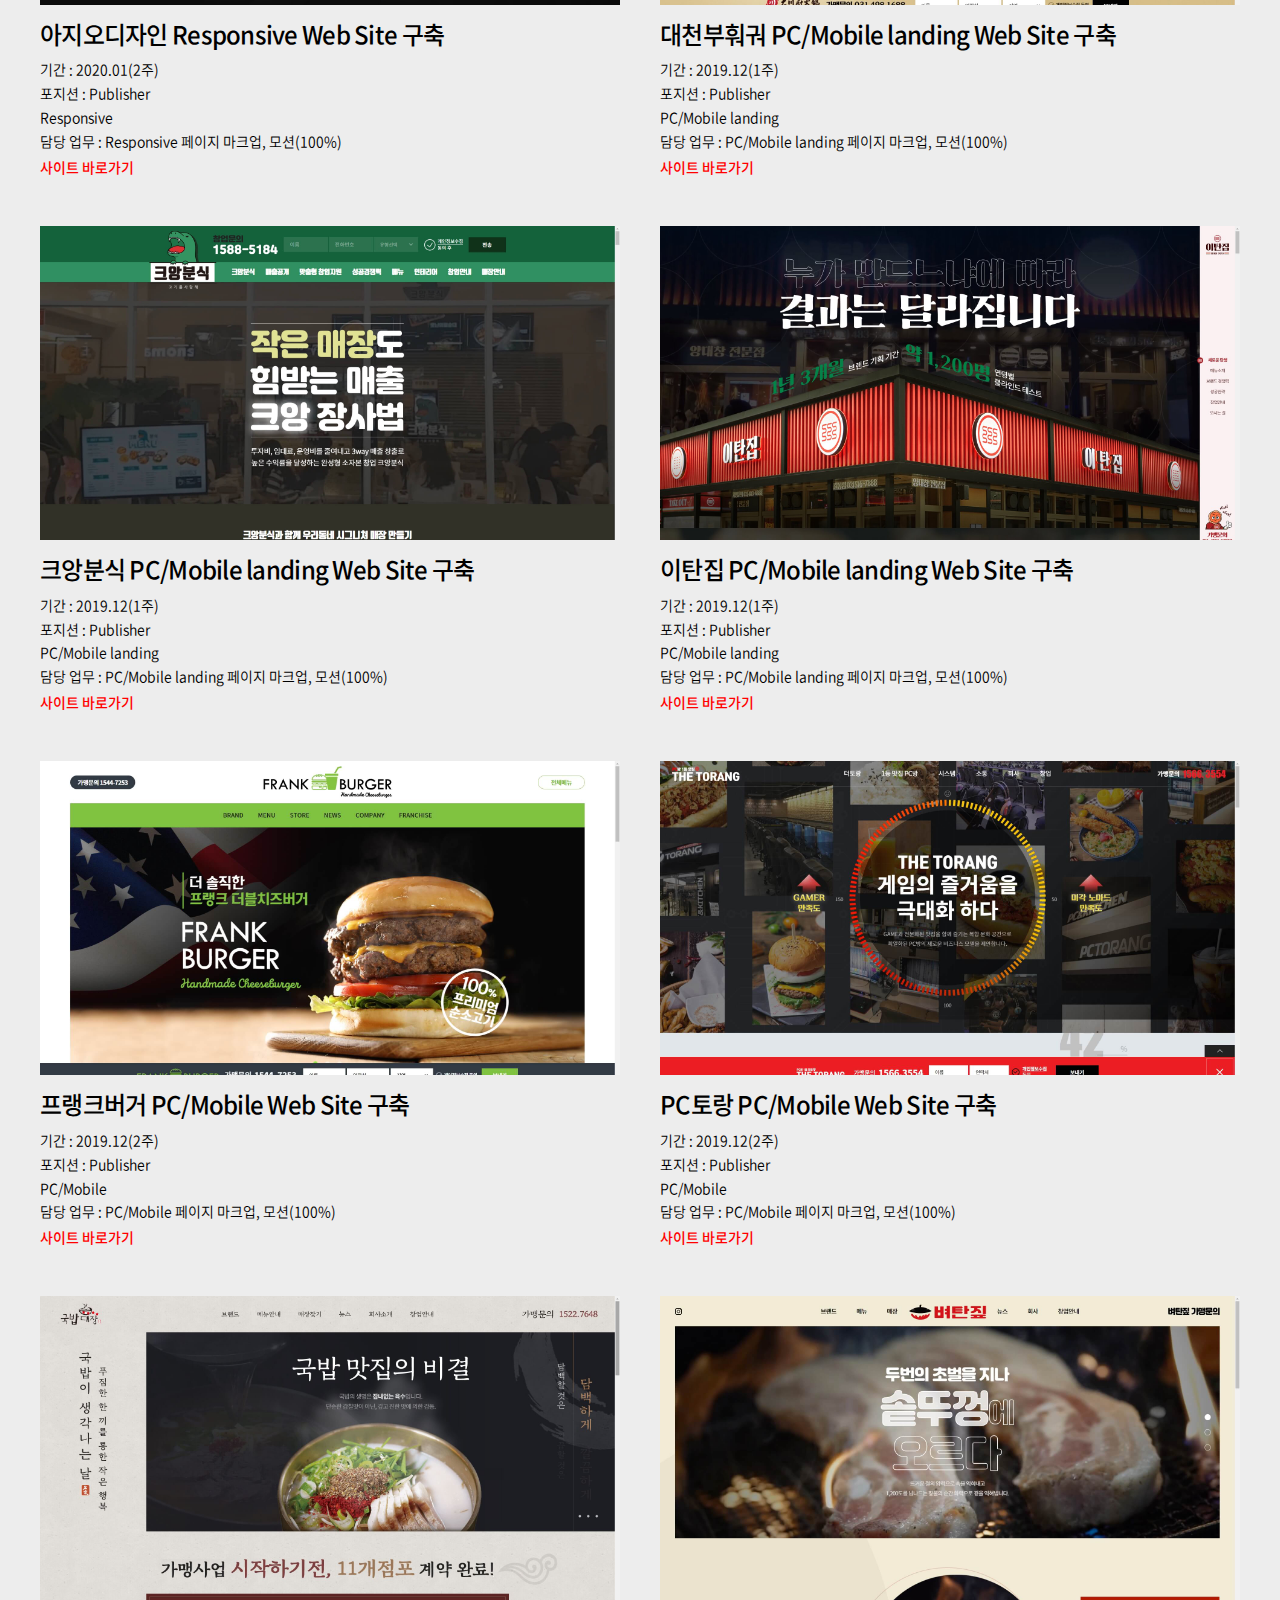
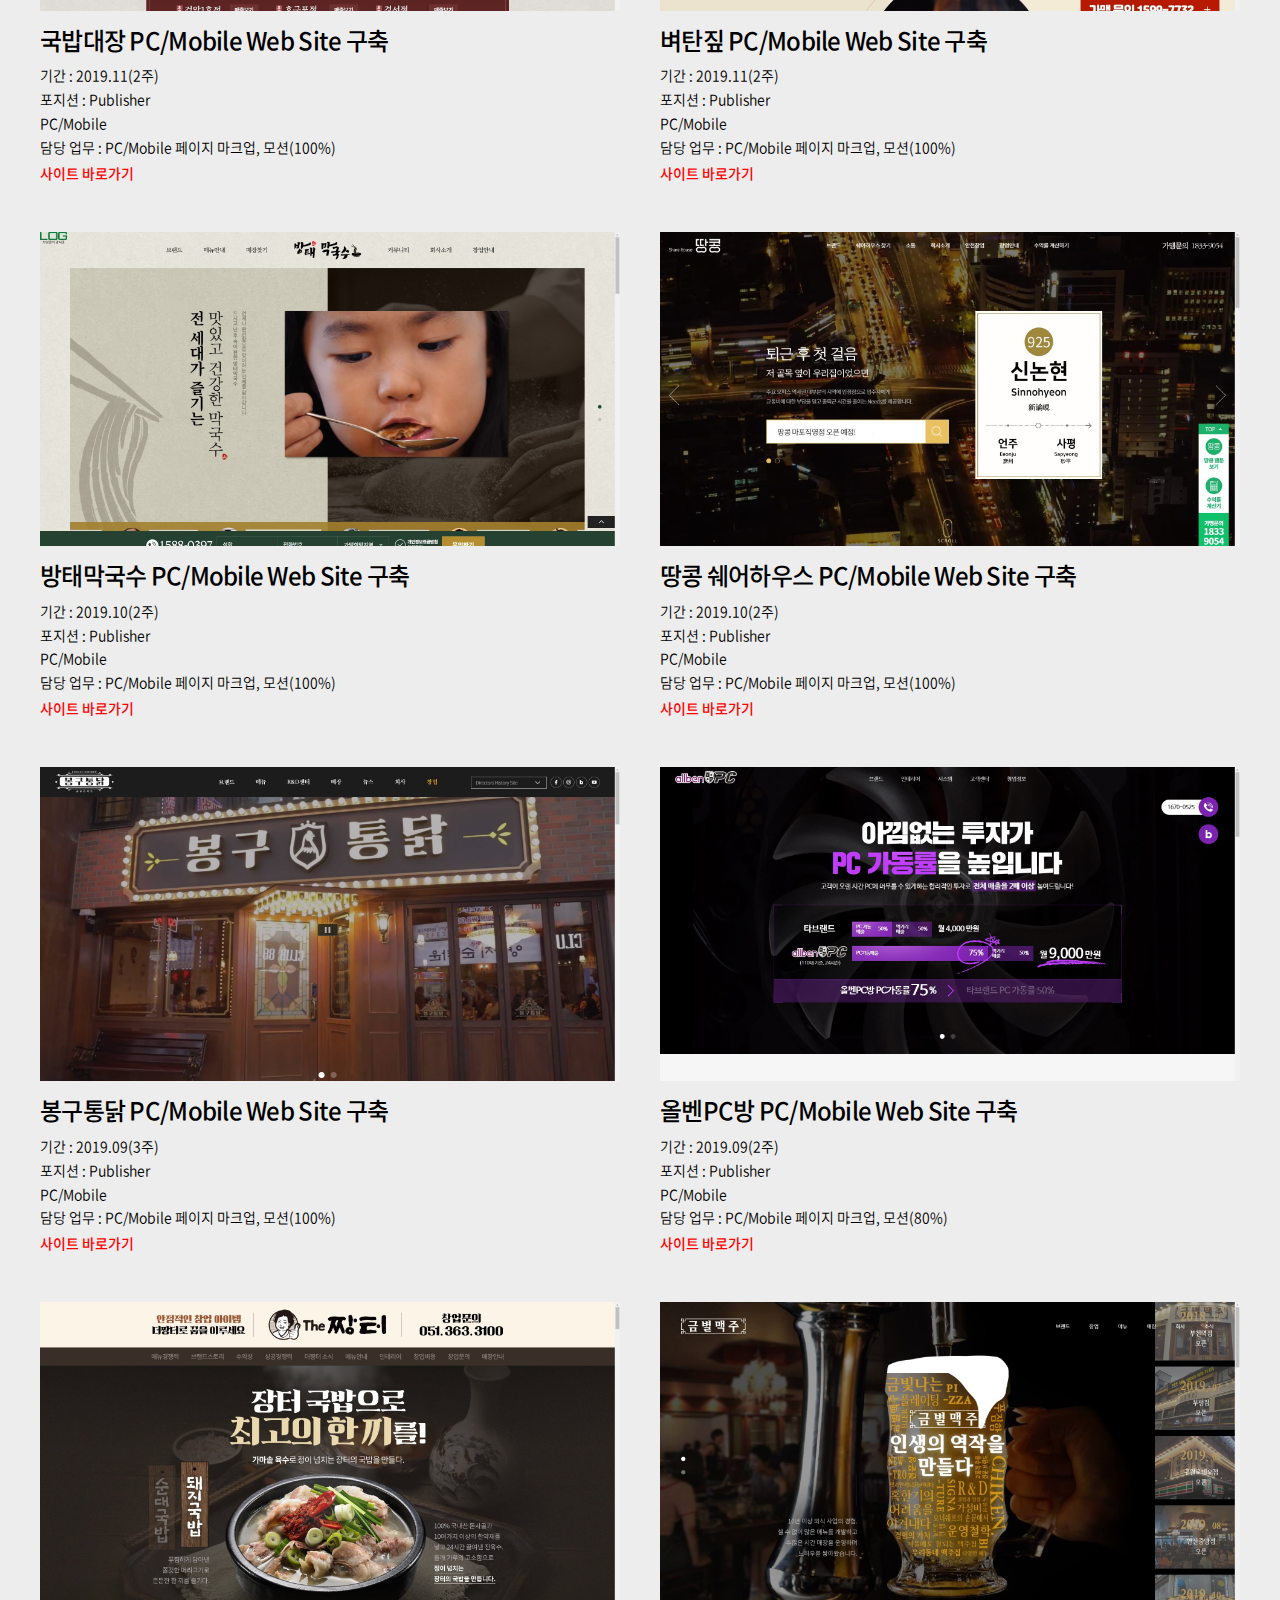
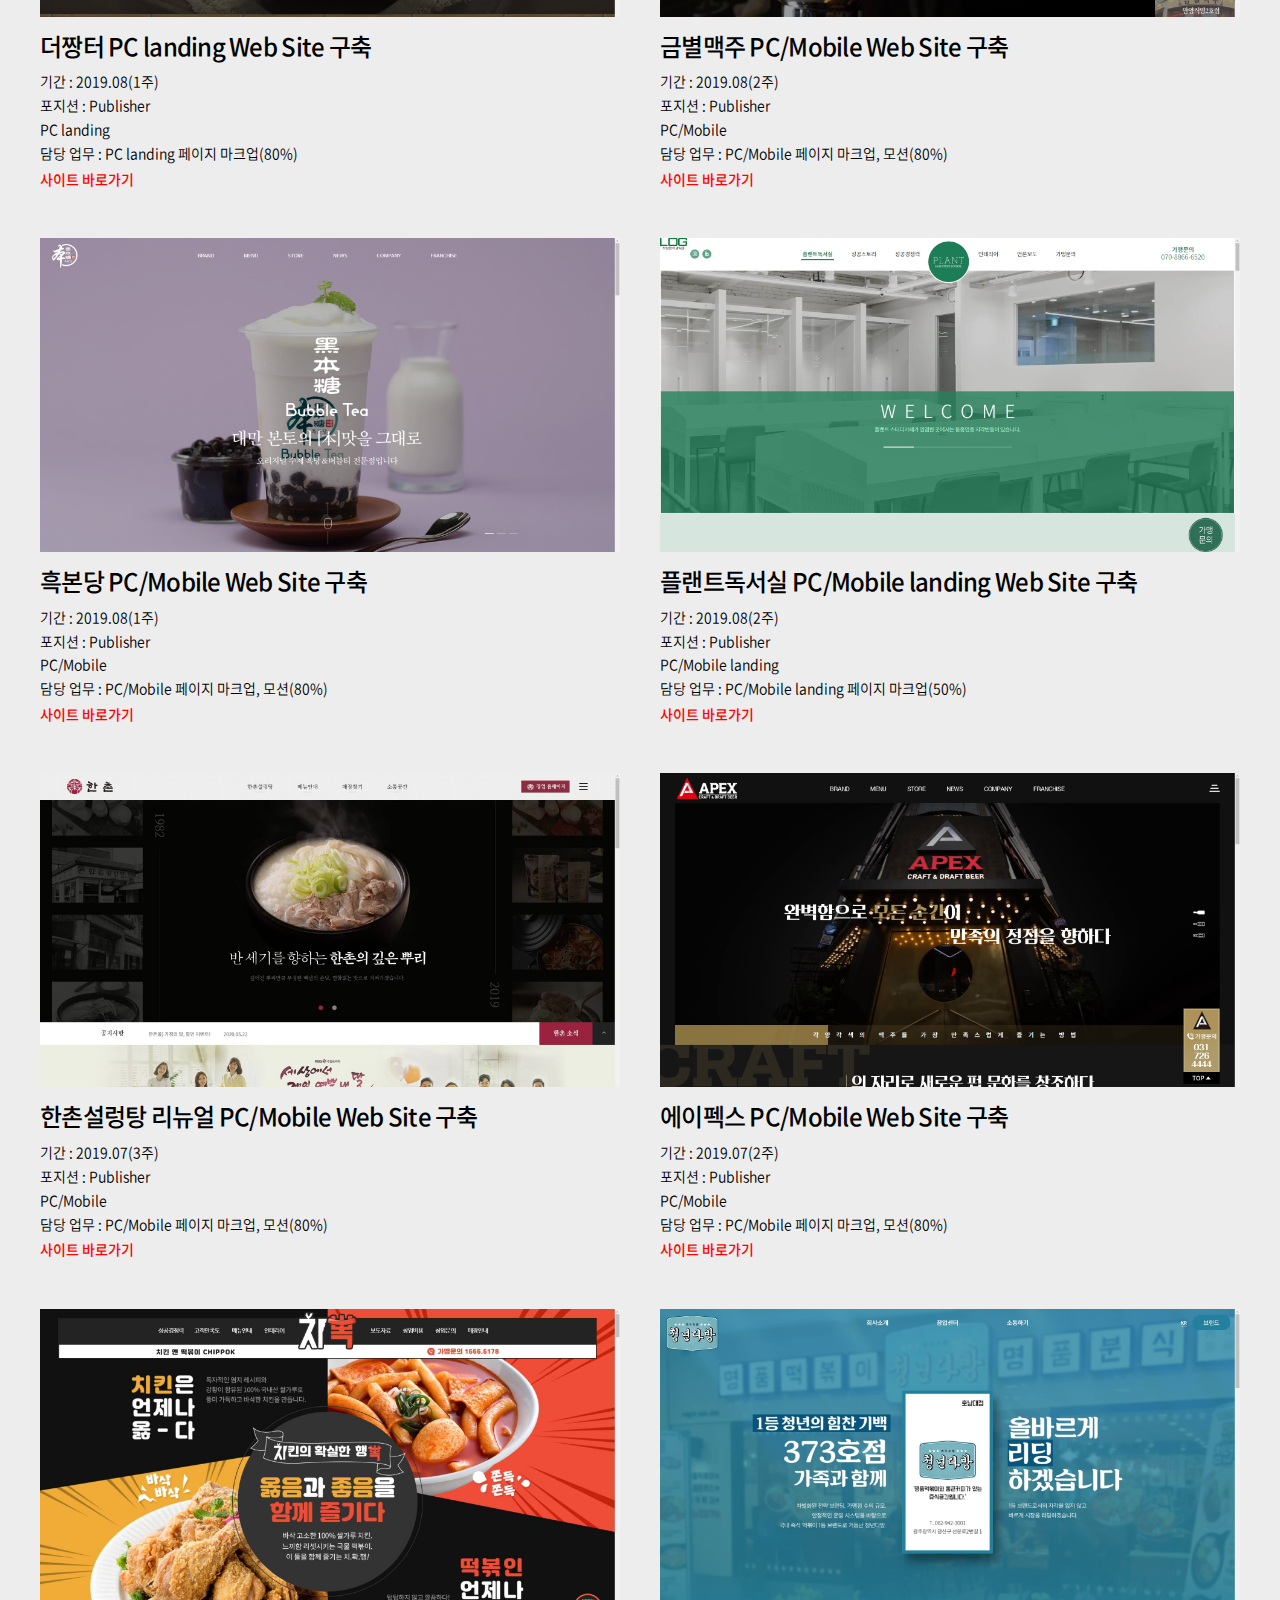
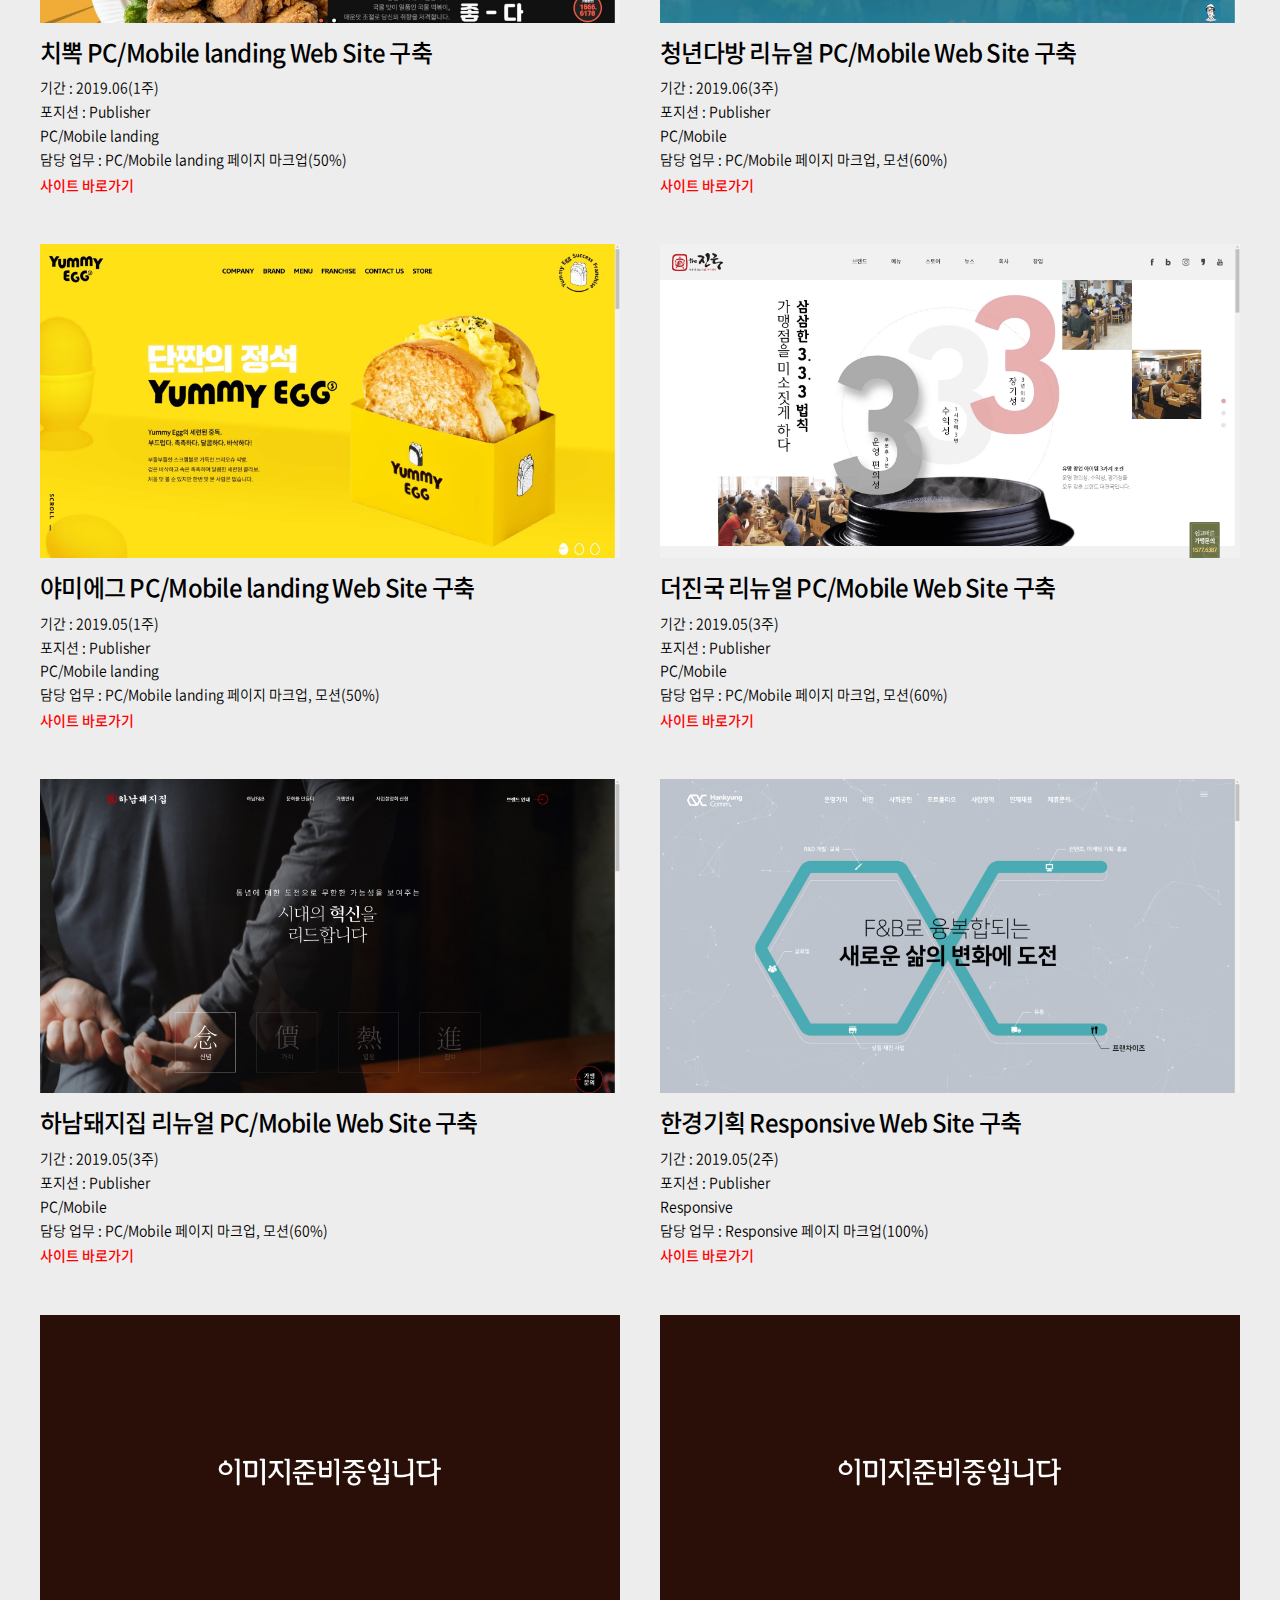
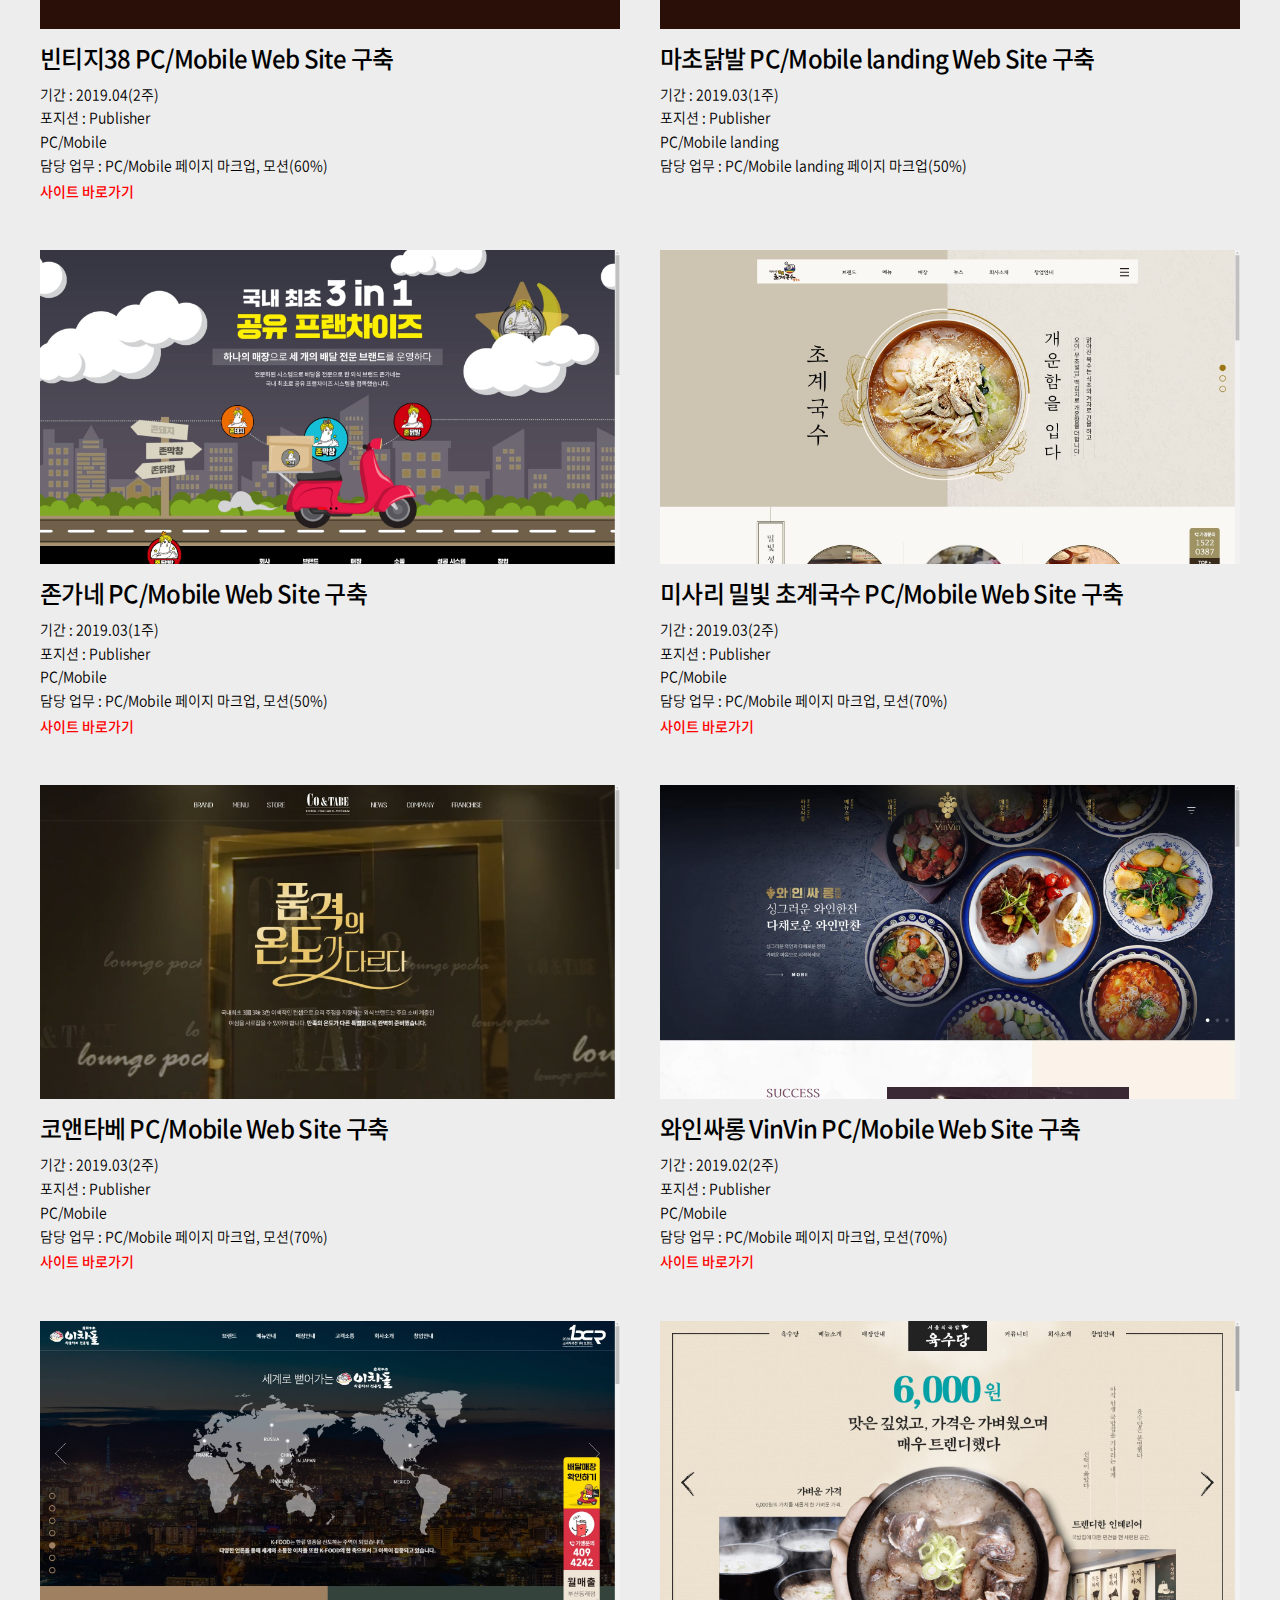
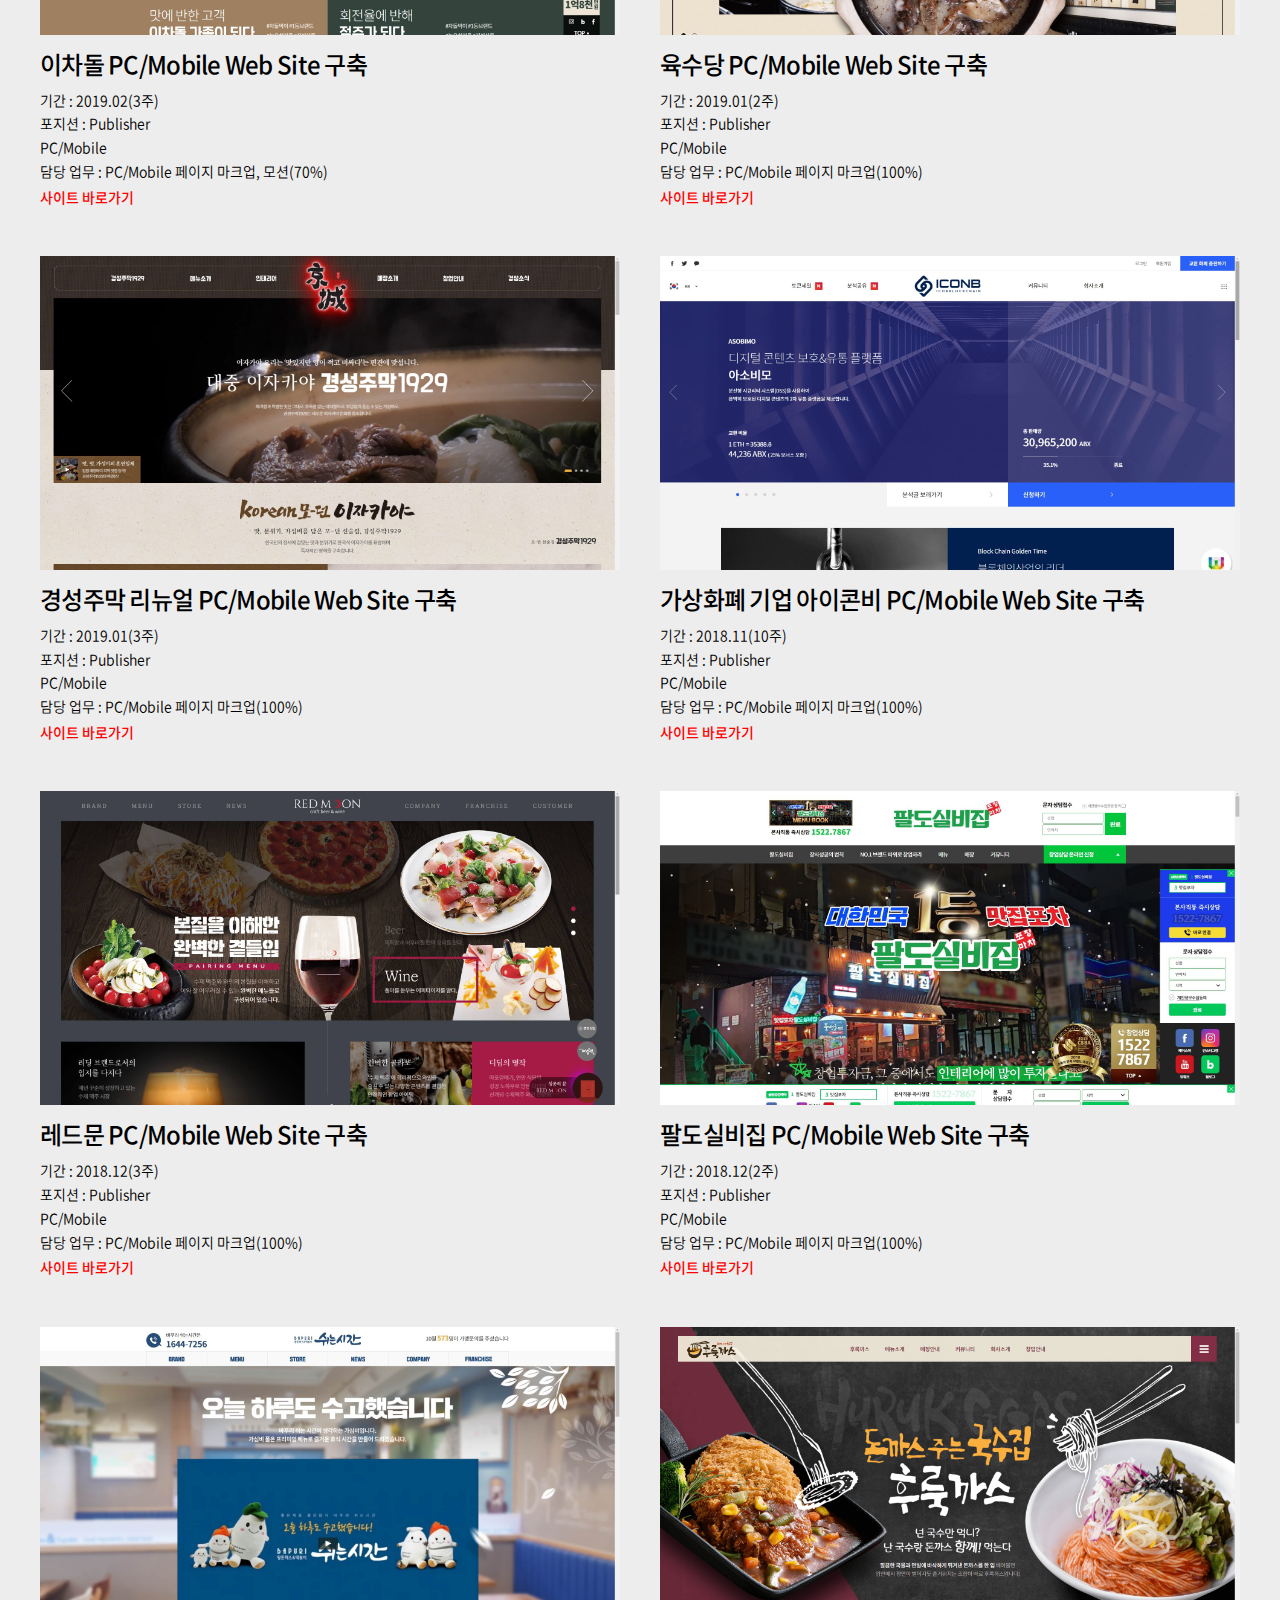
==== commit 49254a4d: "update index" ====
--- a/index.html
+++ b/index.html
@@ -43,10 +43,7 @@
                     하 곤<br>
                     경기도 성남시 분당구 거주<br>
                     Career : Web Agency(View3) 2018.03 ~ 2020.07 / Tmax A&C 2020.08 ~ 현재<br>
-                    Phone : 010-4124-5778 <a href="tel:01041245778" class="btn_tel">call</a><br>
                     Mail : hagon38@gmail.com<br>
-                    //이력서(공개용 pdf) : <a href="uploads/resume_ver20200528.pdf" class="btn_resume" target="_blank">이력서 다운로드</a><br>
-                    //<span>* 민감성 정보가 담긴 이력서는 메일로 보내드릴 수 있습니다.</span>
 			<br><br><br>
                     
                     <br>
@@ -61,6 +58,7 @@
         <!-- projects start -->
         <div class="projects layer chapters">
             <div class="inner">
+                <p class="title">Tmax A&C(추가 중, ppt로 첨부)</p>
                 <p class="title">Major Projects(6)</p>
                 <ul class="pj_list fs_def">
                     <li>
